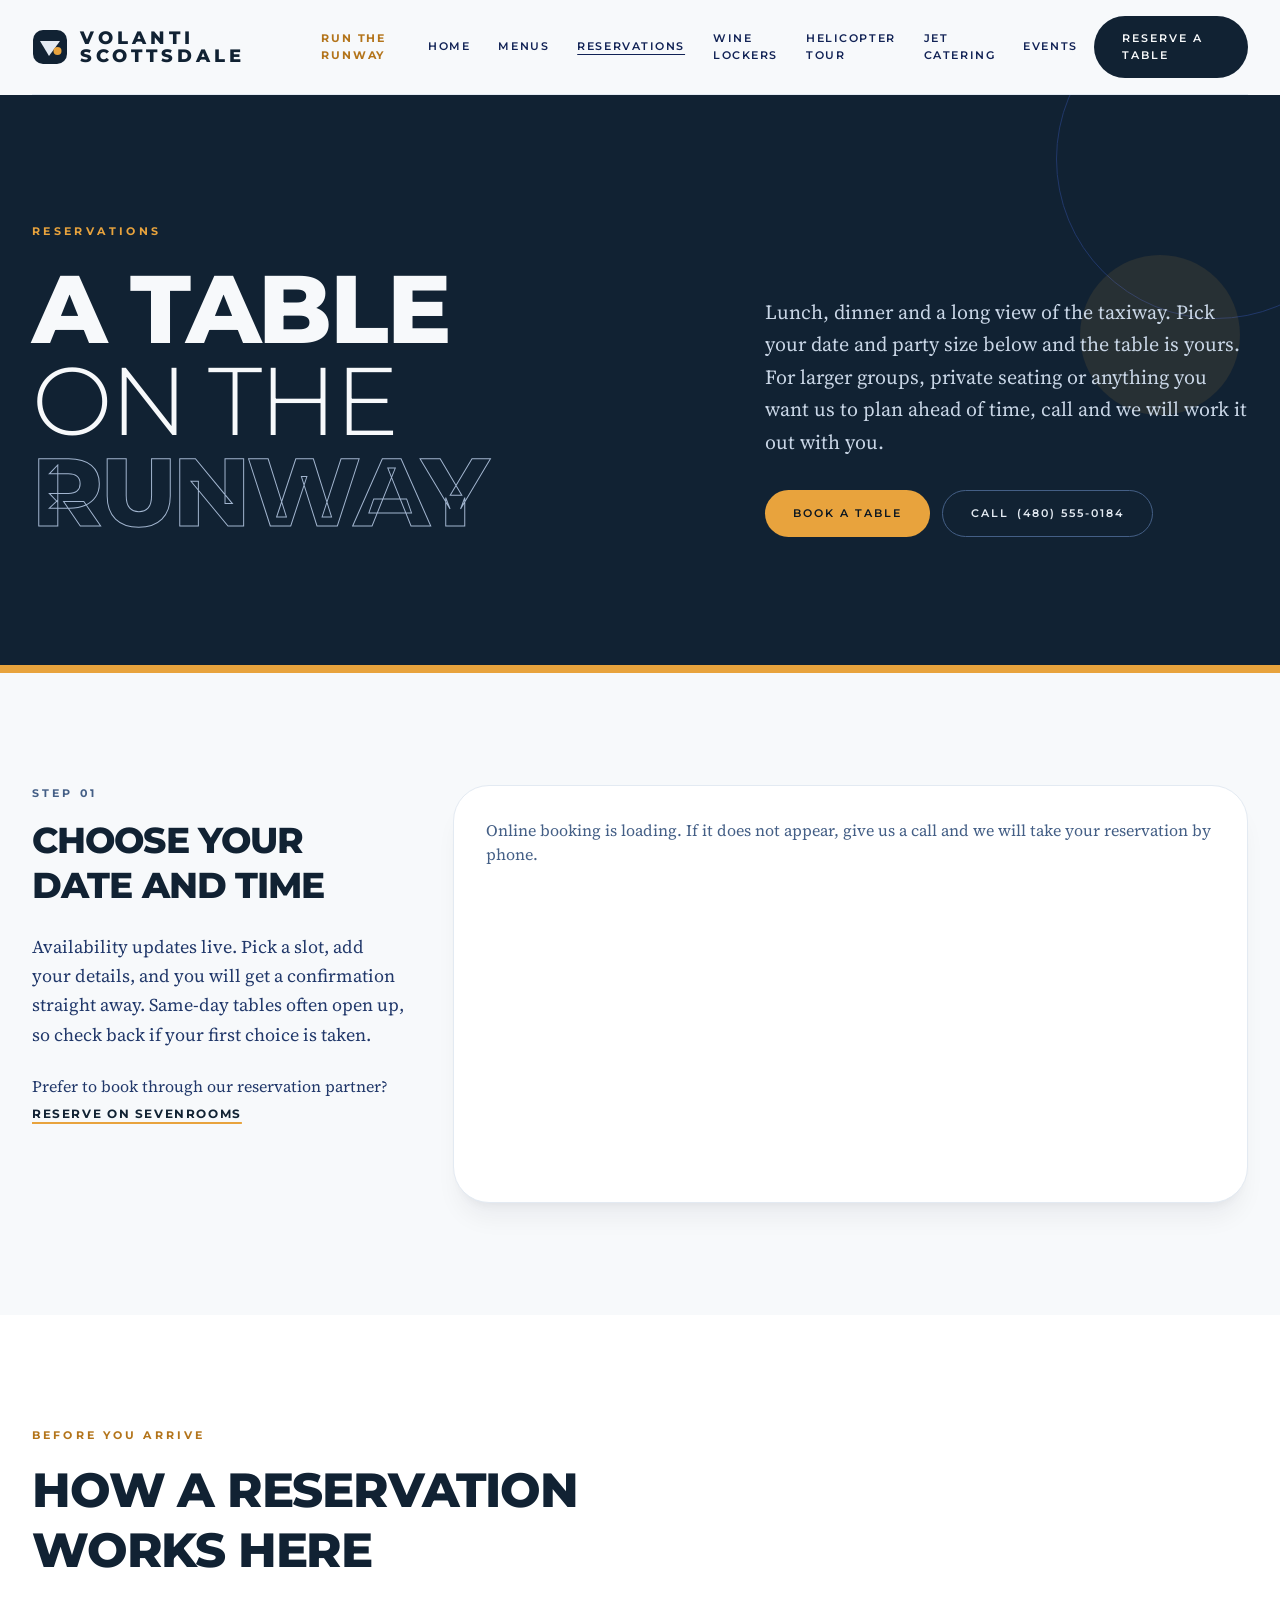
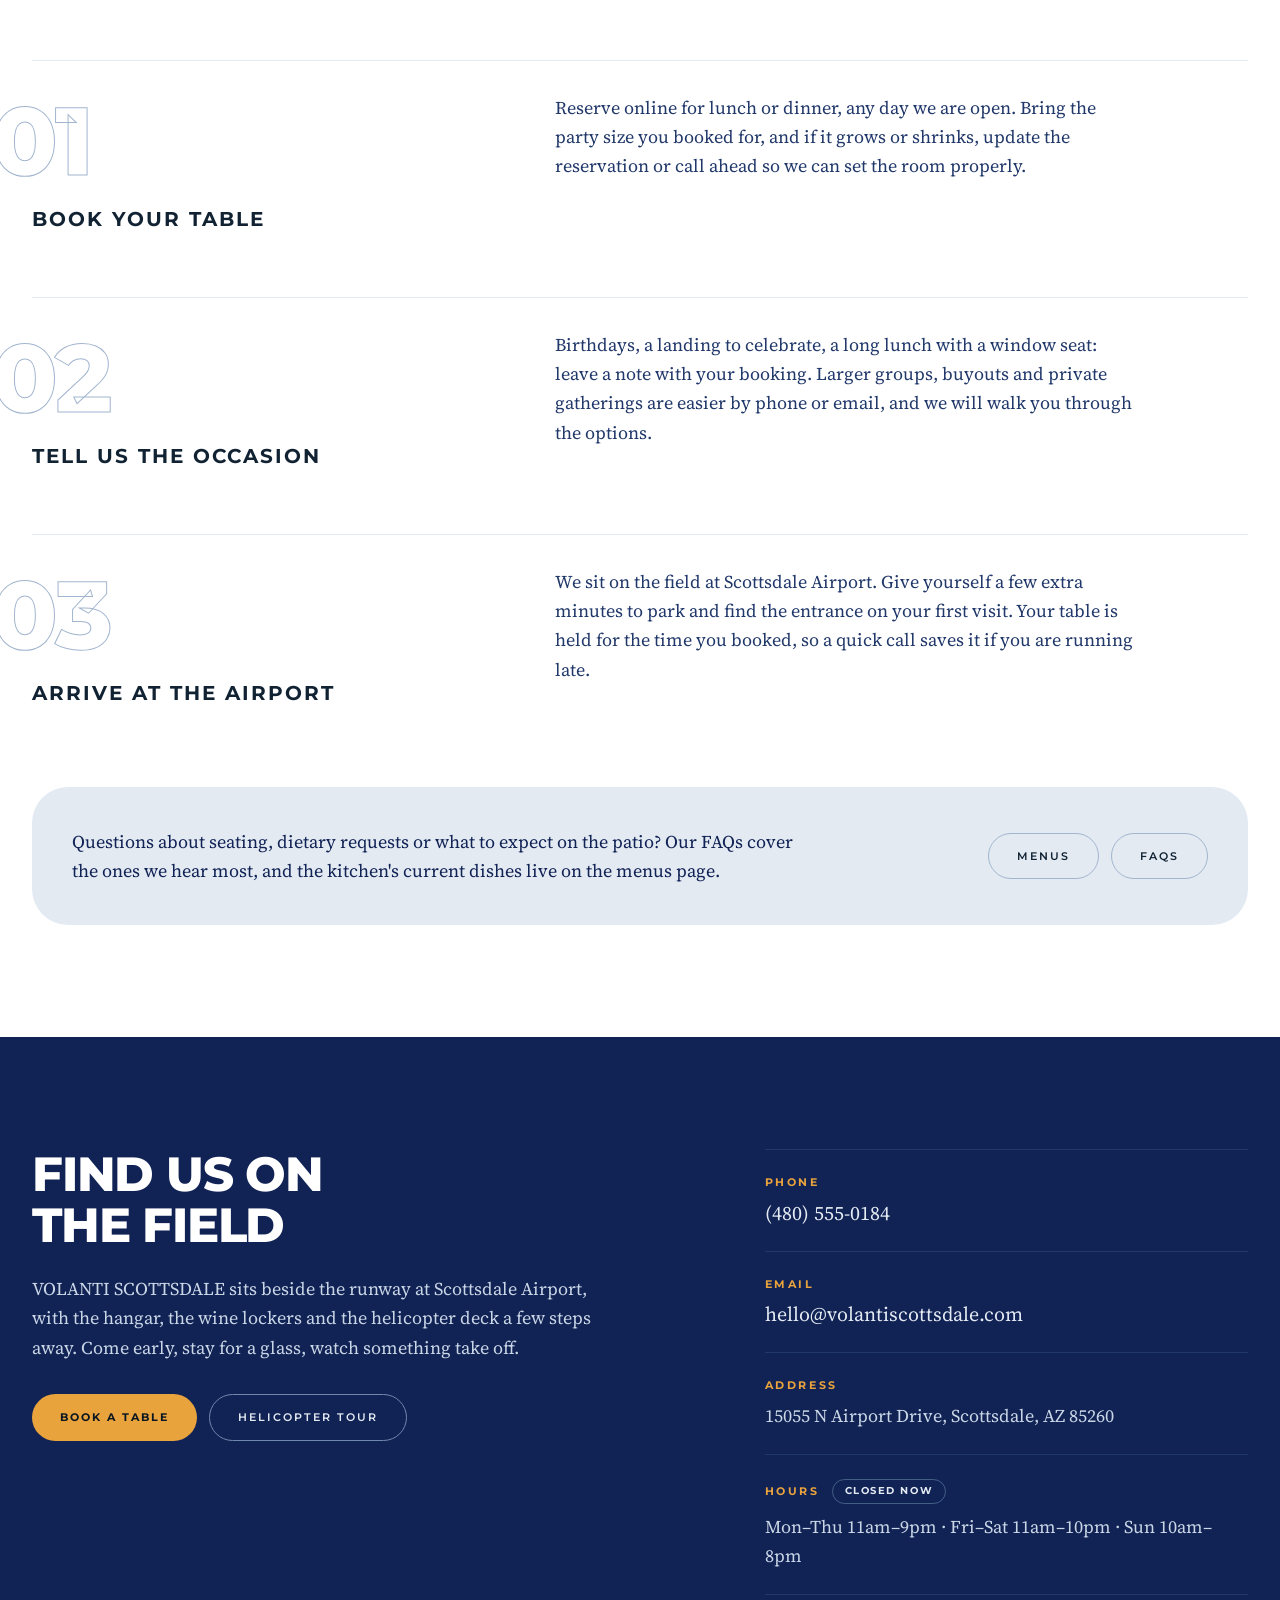
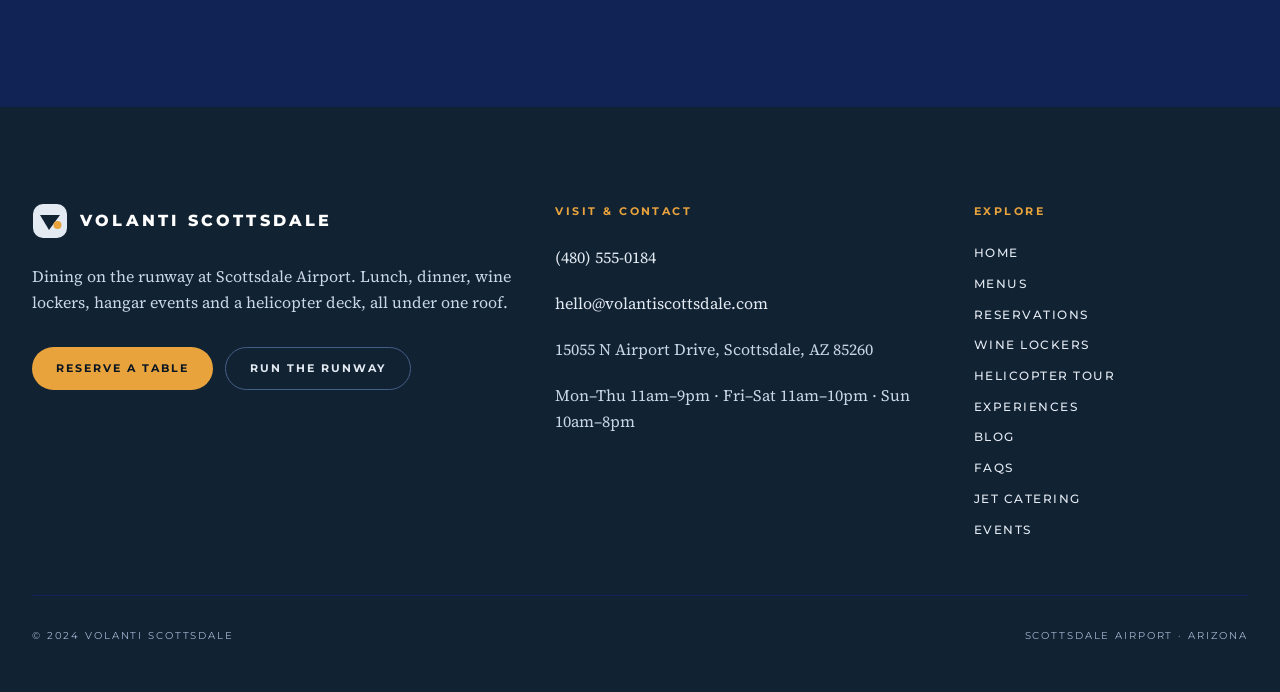
==== 9967610.html @ dc447f07 "Initial site generated by Tibly" ====
<!DOCTYPE html>
<html lang="en">
<head>
<meta charset="utf-8">
<meta name="viewport" content="width=device-width, initial-scale=1">
<title>Reservations | VOLANTI SCOTTSDALE</title>
<meta name="description" content="Book a table at VOLANTI SCOTTSDALE, the restaurant on the runway at Scottsdale Airport. Reserve online in a few taps, or call us for larger parties and special requests.">
<link rel="canonical" href="https://volanti-scottsdale-bf6c.sites.tibly.ai/9967610">
<meta property="og:type" content="website">
<meta property="og:url" content="https://volanti-scottsdale-bf6c.sites.tibly.ai/9967610">
<meta property="og:site_name" content="VOLANTI SCOTTSDALE">
<meta property="og:title" content="Reservations | VOLANTI SCOTTSDALE">
<meta property="og:description" content="Book a table at VOLANTI SCOTTSDALE, the restaurant on the runway at Scottsdale Airport. Reserve online in a few taps, or call us for larger parties and special requests.">
<meta name="twitter:card" content="summary_large_image">
<script type="application/ld+json" data-tibly-business>{"@context":"https://schema.org","@type":"FoodEstablishment","name":"VOLANTI SCOTTSDALE","url":"https://volanti-scottsdale-bf6c.sites.tibly.ai/"}</script>
<link rel="icon" href="/favicon.svg" type="image/svg+xml">
<link rel="preconnect" href="https://fonts.googleapis.com">
<link rel="preconnect" href="https://fonts.gstatic.com" crossorigin>
<link href="https://fonts.googleapis.com/css2?family=Montserrat:ital,wght@0,300;0,400;0,500;0,600;0,700;0,800;1,400&family=Source+Serif+4:ital,opsz,wght@0,8..60,300;0,8..60,400;0,8..60,600;1,8..60,400&display=swap" rel="stylesheet">
<style>details[open] > *:not(summary){animation:tibly-acc .35s ease}@keyframes tibly-acc{from{opacity:0;transform:translateY(-4px)}}</style>
<style>@media (prefers-reduced-motion:no-preference){.tibly-fx{opacity:0;transform:translateY(24px);transition:opacity .7s ease,transform .7s ease}.tibly-fx.tibly-fx-in{opacity:1;transform:none}}</style>
<script>addEventListener('DOMContentLoaded',function(){if(!('IntersectionObserver' in window))return;var io=new IntersectionObserver(function(es){es.forEach(function(en){if(en.isIntersecting){en.target.classList.add('tibly-fx-in');io.unobserve(en.target)}})},{rootMargin:'0px 0px -8% 0px'});document.querySelectorAll('section[data-block] > *').forEach(function(el){var p=getComputedStyle(el).position;if(p==='absolute'||p==='fixed')return;if(el.getBoundingClientRect().top>innerHeight){el.classList.add('tibly-fx');io.observe(el)}})});</script>
<style>.tibly-ba{position:relative;overflow:hidden;--ba:50%;cursor:ew-resize;touch-action:pan-y;user-select:none;-webkit-user-select:none}.tibly-ba>img{display:block;width:100%;height:100%;object-fit:cover}.tibly-ba .tibly-ba-before{position:absolute;inset:0;clip-path:inset(0 calc(100% - var(--ba)) 0 0)}.tibly-ba .tibly-ba-before img{display:block;width:100%;height:100%;object-fit:cover}.tibly-ba::after{content:'';position:absolute;top:0;bottom:0;left:var(--ba);width:2px;margin-left:-1px;background:#fff;box-shadow:0 0 6px rgba(0,0,0,.55);pointer-events:none;z-index:1}.tibly-ba::before{content:'';position:absolute;top:50%;left:var(--ba);width:44px;height:44px;transform:translate(-50%,-50%);border-radius:9999px;background:rgba(0,0,0,.75) url("data:image/svg+xml,%3Csvg%20xmlns='http://www.w3.org/2000/svg'%20viewBox='0%200%2024%2024'%20fill='%23fff'%3E%3Cpath%20d='M9%206l-6%206%206%206zM15%206l6%206-6%206z'/%3E%3C/svg%3E") center/22px 22px no-repeat;border:2px solid #fff;box-shadow:0 2px 8px rgba(0,0,0,.4);pointer-events:none;z-index:1}.tibly-ba input[type=range]{position:absolute;inset:0;width:100%;height:100%;margin:0;opacity:0;pointer-events:none;-webkit-appearance:none;appearance:none;z-index:2}.tibly-gallery-item{position:relative;overflow:hidden;margin:0;display:block;isolation:isolate}.tibly-gallery-item>img,.tibly-gallery-item>a>img{display:block;width:100%;height:100%;object-fit:cover;transition:transform 1.1s cubic-bezier(.2,.7,.2,1),filter .6s ease}.tibly-gallery-item:hover>img,.tibly-gallery-item:hover>a>img,.tibly-gallery-item:focus-within>img{transform:scale(1.06);filter:brightness(1.04)}.tibly-gallery-item>figcaption{position:absolute;left:0;right:0;bottom:0;padding:2.25rem 1rem .9rem;color:#fff;font-size:.875rem;line-height:1.35;background:linear-gradient(to top,rgba(0,0,0,.7),rgba(0,0,0,0));transform:translateY(100%);opacity:0;transition:transform .55s cubic-bezier(.2,.7,.2,1),opacity .45s ease;pointer-events:none}.tibly-gallery-item:hover>figcaption,.tibly-gallery-item:focus-within>figcaption{transform:none;opacity:1}@media (hover:none){.tibly-gallery-item>figcaption{transform:none;opacity:1}}.tibly-gallery[data-gallery-ready] .tibly-gallery-item{opacity:0;transform:translateY(28px) scale(.97);transition:opacity .7s ease,transform .9s cubic-bezier(.2,.7,.2,1);transition-delay:calc(var(--i,0)*70ms)}.tibly-gallery[data-gallery-ready] .tibly-gallery-item.is-in{opacity:1;transform:none}@media (prefers-reduced-motion:reduce){.tibly-gallery .tibly-gallery-item{opacity:1!important;transform:none!important;transition:none!important}.tibly-gallery-item>img{transition:none!important}}[data-lightbox]{cursor:zoom-in}.tibly-lb{position:fixed;inset:0;z-index:9999;background:rgba(8,8,10,.94);-webkit-backdrop-filter:blur(14px);backdrop-filter:blur(14px);display:flex;align-items:center;justify-content:center;cursor:zoom-out;padding:clamp(16px,4vw,48px);animation:tibly-lb-in .28s ease both;touch-action:pan-y}.tibly-lb.is-out{animation:tibly-lb-out .22s ease both}.tibly-lb figure{position:relative;margin:0;max-width:100%;max-height:100%;display:flex;flex-direction:column;align-items:center;cursor:default}.tibly-lb img{display:block;-webkit-user-drag:none;user-select:none;-webkit-user-select:none;max-width:100%;max-height:calc(100vh - clamp(32px,8vw,96px) - 3.5rem);object-fit:contain;border-radius:6px;box-shadow:0 30px 80px rgba(0,0,0,.6);animation:tibly-lb-img .4s cubic-bezier(.2,.7,.2,1) both}.tibly-lb figcaption{color:rgba(255,255,255,.85);font-size:.9rem;line-height:1.4;text-align:center;padding:.9rem 1rem 0;max-width:60ch;min-height:1.5rem}.tibly-lb figcaption:empty{display:none}.tibly-lb button{position:absolute;display:flex;align-items:center;justify-content:center;width:44px;height:44px;border:0;border-radius:9999px;background:rgba(255,255,255,.12);color:#fff;cursor:pointer;transition:background .2s,transform .2s;-webkit-tap-highlight-color:transparent}.tibly-lb button:hover{background:rgba(255,255,255,.24);transform:scale(1.06)}.tibly-lb button:focus-visible{outline:2px solid #fff;outline-offset:2px}.tibly-lb button svg{width:22px;height:22px;fill:none;stroke:currentColor;stroke-width:2;stroke-linecap:round;stroke-linejoin:round}.tibly-lb .tibly-lb-x{top:16px;right:16px}.tibly-lb .tibly-lb-prev,.tibly-lb .tibly-lb-next{top:50%;transform:translateY(-50%)}.tibly-lb .tibly-lb-prev:hover,.tibly-lb .tibly-lb-next:hover{transform:translateY(-50%) scale(1.06)}.tibly-lb .tibly-lb-prev{left:12px}.tibly-lb .tibly-lb-next{right:12px}.tibly-lb .tibly-lb-n{position:absolute;top:24px;left:50%;transform:translateX(-50%);color:rgba(255,255,255,.7);font-size:.8rem;letter-spacing:.08em;font-variant-numeric:tabular-nums}.tibly-lb[data-single] .tibly-lb-prev,.tibly-lb[data-single] .tibly-lb-next,.tibly-lb[data-single] .tibly-lb-n{display:none}@keyframes tibly-lb-in{from{opacity:0}to{opacity:1}}@keyframes tibly-lb-out{from{opacity:1}to{opacity:0}}@keyframes tibly-lb-img{from{opacity:0;transform:scale(.92) translateY(12px)}to{opacity:1;transform:none}}@media (prefers-reduced-motion:reduce){.tibly-lb,.tibly-lb img,.tibly-lb.is-out{animation:none!important}}</style>
<script>document.addEventListener('input',function(e){var t=e.target;if(!t||t.type!=='range')return;var c=t.closest&&t.closest('.tibly-ba');if(c)c.style.setProperty('--ba',t.value+'%')});document.addEventListener('pointerdown',function(e){var c=e.target.closest&&e.target.closest('.tibly-ba');if(!c||e.button>0)return;e.preventDefault();var inp=c.querySelector('input[type=range]');var set=function(x){var r=c.getBoundingClientRect();if(!r.width)return;var p=Math.max(0,Math.min(100,(x-r.left)*100/r.width));c.style.setProperty('--ba',p+'%');if(inp)inp.value=Math.round(p)};set(e.clientX);var mv=function(ev){set(ev.clientX)};var up=function(){document.removeEventListener('pointermove',mv);document.removeEventListener('pointerup',up);document.removeEventListener('pointercancel',up)};document.addEventListener('pointermove',mv);document.addEventListener('pointerup',up);document.addEventListener('pointercancel',up)});document.addEventListener('click',function(e){var im=e.target.closest&&e.target.closest('[data-lightbox]');if(!im||!(im.currentSrc||im.src)||e.target.closest('.tibly-lb'))return;e.preventDefault();var scope=im.closest('.tibly-gallery')||im.closest('section')||im.parentNode;var set=Array.prototype.filter.call(scope.querySelectorAll('[data-lightbox]'),function(x){return x.currentSrc||x.src});var i=Math.max(0,set.indexOf(im));var o=document.createElement('div');o.className='tibly-lb';o.setAttribute('role','dialog');o.setAttribute('aria-modal','true');o.setAttribute('aria-label','Photo viewer');if(set.length<2)o.setAttribute('data-single','');var svgL='<svg viewBox="0 0 24 24"><path d="M15 6l-6 6 6 6"/></svg>',svgR='<svg viewBox="0 0 24 24"><path d="M9 6l6 6-6 6"/></svg>',svgX='<svg viewBox="0 0 24 24"><path d="M6 6l12 12M18 6L6 18"/></svg>';o.innerHTML='<span class="tibly-lb-n"></span><figure><img alt="" draggable="false"><figcaption></figcaption></figure><button type="button" class="tibly-lb-prev" aria-label="Previous photo">'+svgL+'</button><button type="button" class="tibly-lb-next" aria-label="Next photo">'+svgR+'</button><button type="button" class="tibly-lb-x" aria-label="Close">'+svgX+'</button>';var big=o.querySelector('img'),cap=o.querySelector('figcaption'),n=o.querySelector('.tibly-lb-n');var capOf=function(x){var f=x.closest('figure'),c=f&&f.querySelector('figcaption');return (c&&c.textContent.trim())||x.alt||''};var show=function(k){i=(k+set.length)%set.length;var x=set[i];big.style.animation='none';void big.offsetWidth;big.style.animation='';big.src=x.currentSrc||x.src;big.alt=x.alt||'';cap.textContent=capOf(x);n.textContent=(i+1)+' / '+set.length;[set[(i+1)%set.length],set[(i-1+set.length)%set.length]].forEach(function(p){if(p&&p!==x){var pre=new Image();pre.src=p.currentSrc||p.src}})};var prevOverflow=document.documentElement.style.overflow;document.documentElement.style.overflow='hidden';var close=function(){document.removeEventListener('keydown',key);o.classList.add('is-out');var done=function(){o.remove();document.documentElement.style.overflow=prevOverflow;try{im.focus({preventScroll:true})}catch(_){}};if(matchMedia('(prefers-reduced-motion:reduce)').matches)done();else setTimeout(done,220)};var key=function(ev){if(ev.key==='Escape')close();else if(ev.key==='ArrowRight')show(i+1);else if(ev.key==='ArrowLeft')show(i-1)};document.addEventListener('keydown',key);var swiped=false;o.addEventListener('click',function(ev){if(swiped){swiped=false;return}var b=ev.target.closest('button');if(b){ev.stopPropagation();if(b.classList.contains('tibly-lb-prev'))show(i-1);else if(b.classList.contains('tibly-lb-next'))show(i+1);else close();return}if(!ev.target.closest('figure'))close()});var x0=null;o.addEventListener('pointerdown',function(ev){x0=ev.clientX});o.addEventListener('pointerup',function(ev){if(x0===null)return;var dx=ev.clientX-x0;x0=null;if(Math.abs(dx)>40&&set.length>1){swiped=true;show(dx<0?i+1:i-1)}});show(i);document.body.appendChild(o);var xb=o.querySelector('.tibly-lb-x');if(xb)xb.focus({preventScroll:true})});document.addEventListener('click',function(e){var x=e.target.closest&&e.target.closest('[data-announce-close]');if(!x)return;var b=x.closest('[data-announce]');if(b){b.style.display='none';try{sessionStorage.setItem('tibly-announce','1')}catch(_){}}});addEventListener('DOMContentLoaded',function(){try{if(sessionStorage.getItem('tibly-announce')==='1'){var b=document.querySelector('[data-announce]');if(b)b.style.display='none'}}catch(_){}if('IntersectionObserver' in window&&!matchMedia('(prefers-reduced-motion:reduce)').matches){var els=document.querySelectorAll('[data-count]');if(els.length){var io=new IntersectionObserver(function(es){es.forEach(function(en){if(!en.isIntersecting)return;io.unobserve(en.target);var el=en.target,s=el.textContent||'',m=s.match(/[\d,]*\d(?:\.\d+)?/);if(!m)return;var raw=m[0],num=parseFloat(raw.replace(/,/g,''));if(!isFinite(num))return;if(!el.getAttribute('data-count'))el.setAttribute('data-count',s);var pre=s.slice(0,m.index),post=s.slice(m.index+raw.length),grp=raw.indexOf(',')>=0,dec=(raw.split('.')[1]||'').length,t0=performance.now();requestAnimationFrame(function tick(now){var p=Math.min((now-t0)/1400,1);p=1-Math.pow(1-p,3);var v=(num*p).toFixed(dec);if(grp)v=Number(v).toLocaleString('en-US',{minimumFractionDigits:dec});el.textContent=pre+v+post;if(p<1)requestAnimationFrame(tick)})})},{rootMargin:'0px 0px -10% 0px'});els.forEach(function(el){io.observe(el)})}}if('IntersectionObserver' in window&&!matchMedia('(prefers-reduced-motion:reduce)').matches){document.querySelectorAll('.tibly-gallery').forEach(function(g){var items=g.querySelectorAll('.tibly-gallery-item');if(!items.length)return;var gio=new IntersectionObserver(function(es){es.forEach(function(en){if(!en.isIntersecting)return;gio.unobserve(en.target);en.target.classList.add('is-in')})},{rootMargin:'0px 0px -8% 0px',threshold:.1});var watch=function(el,k){el.style.setProperty('--i',k%12);gio.observe(el)};items.forEach(watch);g.setAttribute('data-gallery-ready','');if('MutationObserver' in window)new MutationObserver(function(ms){ms.forEach(function(m){m.addedNodes.forEach(function(nd){if(nd.nodeType===1&&nd.classList&&nd.classList.contains('tibly-gallery-item'))watch(nd,0)})})}).observe(g,{childList:true})})}var badge=document.querySelector('[data-tibly-open]');if(badge){var src=document.querySelector('[data-tibly-field="hours"]');var txt=(src&&src.textContent||'').toLowerCase();var days=['sun','mon','tue','wed','thu','fri','sat'];var toMin=function(h,mm,ap){h=+h;mm=+(mm||0);if(ap==='pm'&&h!==12)h+=12;if(ap==='am'&&h===12)h=0;return h*60+mm};var spans=[];var re=/(sun|mon|tue|wed|thu|fri|sat|daily|every ?day)[a-z]*\s*(?:[-\u2013\u2014]\s*(sun|mon|tue|wed|thu|fri|sat)[a-z]*)?\s*:?\s*(\d{1,2})(?::(\d{2}))?\s*(am|pm)?\s*[-\u2013\u2014]\s*(\d{1,2})(?::(\d{2}))?\s*(am|pm)?/g,mm;while((mm=re.exec(txt))){var d1=mm[1].slice(0,3),d2=mm[2],ap1=mm[5]||(mm[8]==='pm'&&+mm[3]<=+mm[6]?'am':mm[8]),o=toMin(mm[3],mm[4],ap1),c=toMin(mm[6],mm[7],mm[8]);var from=d1==='dai'||d1==='eve'?0:days.indexOf(d1),to=d2?days.indexOf(d2.slice(0,3)):(d1==='dai'||d1==='eve'?6:from);if(from<0)continue;for(var d=from;;d=(d+1)%7){spans.push([d,o,c]);if(d===to)break}}if(spans.length){var now=new Date(),cur=now.getDay(),min=now.getHours()*60+now.getMinutes();var open=spans.some(function(s){return s[0]===cur&&min>=s[1]&&min<s[2]});badge.textContent=open?(badge.getAttribute('data-open-text')||'Open now'):(badge.getAttribute('data-closed-text')||'Closed now');badge.setAttribute('data-state',open?'open':'closed');badge.hidden=false}}});</script>
<style>header a[aria-current="page"]:not(:has(img,svg)){text-decoration:underline;text-underline-offset:4px;text-decoration-thickness:1px}</style>
<style>#nav-open~[class*="peer-checked:"][class*="fixed"]{min-height:100vh;min-height:100dvh}@media (prefers-reduced-motion:no-preference){label[for="nav-open"] span{transition:transform .3s ease,opacity .2s ease}header:has(#nav-open:checked) label[for="nav-open"]:not([aria-label="Close" i]) span:not(:has(span)):nth-of-type(1){transform:translateY(8px) rotate(45deg)}header:has(#nav-open:checked) label[for="nav-open"]:not([aria-label="Close" i]) span:not(:has(span)):nth-of-type(2){opacity:0}header:has(#nav-open:checked) label[for="nav-open"]:not([aria-label="Close" i]) span:not(:has(span)):nth-of-type(3){transform:translateY(-8px) rotate(-45deg)}#nav-open:checked~[class*="peer-checked:"]{animation:tibly-nav-in .25s ease}#nav-open:checked~[class*="peer-checked:"] label[for="nav-open"]{display:inline-block;animation:tibly-x-in .35s ease}@keyframes tibly-nav-in{from{opacity:0;transform:translateY(10px)}}@keyframes tibly-x-in{from{opacity:0;transform:rotate(-90deg) scale(.6)}}}</style>
<link rel="stylesheet" href="/styles.css?v=20c56b38">
</head>
<body>
<!-- block:header -->
<header class="sticky top-0 z-40 w-full bg-surface">
  <div class="mx-auto w-full max-w-7xl px-5 sm:px-8">
    <input type="checkbox" id="nav-open" class="peer sr-only">

    <div class="flex items-center justify-between gap-4 border-b border-brand-100 py-4">
      <a href="/" class="group flex items-center gap-3">
        <svg width="36" height="36" viewBox="0 0 36 36" fill="none" aria-hidden="true" class="shrink-0">
          <rect x="1" y="1" width="34" height="34" rx="10" fill="#112233"/>
          <path d="M8 12h20L17 27z" fill="#E3EAF2"/>
          <circle cx="25.5" cy="22" r="4" fill="#E8A33D"/>
        </svg>
        <span class="font-display text-base font-extrabold uppercase leading-none tracking-[0.22em] text-ink sm:text-lg" data-tibly-field="business-name">VOLANTI SCOTTSDALE</span>
      </a>

      <nav class="hidden items-center gap-4 md:flex lg:gap-7" aria-label="Primary">
        <a href="https://runtherunwayaz.org" class="font-display text-[0.65rem] font-bold uppercase tracking-[0.16em] text-accent-600 transition hover:text-accent-500 lg:text-[0.7rem]">Run the Runway</a>
        <a href="/" class="font-display text-[0.65rem] font-semibold uppercase tracking-[0.14em] text-brand-700 transition hover:text-ink lg:text-[0.7rem]">Home</a>
        <a href="/menus" class="font-display text-[0.65rem] font-semibold uppercase tracking-[0.14em] text-brand-700 transition hover:text-ink lg:text-[0.7rem]">Menus</a>
        <a href="/9967610" class="font-display text-[0.65rem] font-semibold uppercase tracking-[0.14em] text-brand-700 transition hover:text-ink lg:text-[0.7rem]" aria-current="page">Reservations</a>
        <a href="/wine-lockers" class="font-display text-[0.65rem] font-semibold uppercase tracking-[0.14em] text-brand-700 transition hover:text-ink lg:text-[0.7rem]">Wine Lockers</a>
        <a href="/helicopter" class="font-display text-[0.65rem] font-semibold uppercase tracking-[0.14em] text-brand-700 transition hover:text-ink lg:text-[0.7rem]">Helicopter Tour</a>
        <a href="https://www.volantijetcatering.com" class="font-display text-[0.65rem] font-semibold uppercase tracking-[0.14em] text-brand-700 transition hover:text-ink lg:text-[0.7rem]">Jet Catering</a>
        <a href="https://volantihangarevents.com" class="font-display text-[0.65rem] font-semibold uppercase tracking-[0.14em] text-brand-700 transition hover:text-ink lg:text-[0.7rem]">Events</a>
      </nav>

      <div class="flex items-center gap-3">
        <a href="https://www.sevenrooms.com/explore/volanti/reservations/create/search/" class="btn hidden sm:inline-flex">Reserve a Table</a>
        <label for="nav-open" class="md:hidden cursor-pointer p-2 text-ink" aria-label="Menu">
          <span class="block h-0.5 w-7 bg-current"></span>
          <span class="mt-1.5 block h-0.5 w-7 bg-current"></span>
          <span class="mt-1.5 block h-0.5 w-7 bg-current"></span>
        </label>
      </div>
    </div>

    <div class="hidden peer-checked:flex md:hidden fixed inset-0 z-50 flex-col bg-brand-800 px-5 py-4 text-brand-50 overflow-y-auto">
      <div class="flex items-center justify-between">
        <span class="flex items-center gap-3">
          <svg width="36" height="36" viewBox="0 0 36 36" fill="none" aria-hidden="true" class="shrink-0">
            <rect x="1" y="1" width="34" height="34" rx="10" fill="#E3EAF2"/>
            <path d="M8 12h20L17 27z" fill="#112233"/>
            <circle cx="25.5" cy="22" r="4" fill="#E8A33D"/>
          </svg>
          <span class="font-display text-sm font-extrabold uppercase tracking-[0.2em]">VOLANTI SCOTTSDALE</span>
        </span>
        <label for="nav-open" aria-label="Close" class="cursor-pointer p-2">
          <svg width="26" height="26" viewBox="0 0 24 24" fill="none" stroke="currentColor" stroke-width="1.8" aria-hidden="true"><path d="M5 5l14 14M19 5L5 19"/></svg>
        </label>
      </div>

      <nav class="mt-10 flex flex-col gap-5" aria-label="Mobile">
        <a href="https://runtherunwayaz.org" class="font-display text-3xl font-bold uppercase tracking-tight text-accent-400">Run the Runway</a>
        <a href="/" class="font-display text-3xl font-light tracking-tight transition hover:text-accent-300">Home</a>
        <a href="/menus" class="font-display text-3xl font-light tracking-tight transition hover:text-accent-300">Menus</a>
        <a href="/9967610" class="font-display text-3xl font-light tracking-tight transition hover:text-accent-300" aria-current="page">Reservations</a>
        <a href="/wine-lockers" class="font-display text-3xl font-light tracking-tight transition hover:text-accent-300">Wine Lockers</a>
        <a href="/helicopter" class="font-display text-3xl font-light tracking-tight transition hover:text-accent-300">Helicopter Tour</a>
        <a href="https://www.volantijetcatering.com" class="font-display text-3xl font-light tracking-tight transition hover:text-accent-300">Jet Catering</a>
        <a href="https://volantihangarevents.com" class="font-display text-3xl font-light tracking-tight transition hover:text-accent-300">Events</a>
      </nav>

      <div class="mt-auto pt-10">
        <a href="https://www.sevenrooms.com/explore/volanti/reservations/create/search/" class="flex w-full items-center justify-center rounded-full bg-accent-400 px-7 py-4 font-display text-xs font-bold uppercase tracking-[0.18em] text-brand-900 transition hover:bg-accent-300">Reserve a Table</a>
      </div>
    </div>
  </div>
</header>
<!-- /block:header -->
<!-- block:image-hero -->
<section class="relative overflow-hidden bg-brand-800 text-brand-50" data-block="image-hero">
  <div class="pointer-events-none absolute -right-24 -top-24 hidden h-80 w-80 rounded-full border border-brand-600 md:block"></div>
  <div class="pointer-events-none absolute right-10 top-40 hidden h-40 w-40 rounded-full bg-accent-400/10 animate-pulse-soft lg:block"></div>

  <div class="relative mx-auto w-full max-w-7xl px-5 py-20 sm:px-8 md:py-32">
    <div class="grid grid-cols-1 gap-12 md:grid-cols-12 md:gap-10">
      <div class="md:col-span-7">
        <p class="font-display text-[0.7rem] font-bold uppercase tracking-[0.3em] text-accent-400">Reservations</p>
        <h1 class="mt-6 font-display text-4xl font-extrabold uppercase leading-[0.95] tracking-tight sm:text-6xl md:text-7xl lg:text-8xl">
          A table<br>
          <span class="font-light">on the</span><br>
          <span class="text-transparent [-webkit-text-stroke:1px_var(--color-brand-300)]">runway</span>
        </h1>
      </div>

      <div class="flex flex-col justify-end md:col-span-5">
        <p class="max-w-prose font-body text-lg leading-relaxed text-brand-200 md:text-xl">
          Lunch, dinner and a long view of the taxiway. Pick your date and party size below and the table is yours. For larger groups, private seating or anything you want us to plan ahead of time, call and we will work it out with you.
        </p>
        <div class="mt-8 flex flex-wrap gap-3">
          <a href="#book" class="btn bg-accent-400 text-brand-900 hover:bg-accent-300">Book a table</a>
          <a href="tel:+14805550184" class="btn-secondary border-brand-500 text-brand-100 hover:border-accent-400 hover:bg-accent-400 hover:text-brand-900">Call <span data-tibly-field="phone">(480) 555-0184</span></a>
        </div>
      </div>
    </div>
  </div>
  <div class="h-2 w-full bg-accent-400"></div>
</section>
<!-- /block:image-hero -->
<!-- block:booking -->
<section id="book" class="bg-surface py-16 md:py-28" data-block="booking">
  <div class="mx-auto w-full max-w-7xl px-5 sm:px-8">
    <div class="grid grid-cols-1 gap-10 md:grid-cols-12 md:gap-12">
      <div class="md:col-span-4">
        <p class="font-display text-[0.7rem] font-bold uppercase tracking-[0.28em] text-brand-500">Step 01</p>
        <h2 class="mt-4 font-display text-3xl font-extrabold uppercase leading-tight tracking-tight text-ink sm:text-4xl">
          Choose your<br>date and time
        </h2>
        <p class="mt-6 max-w-prose font-body text-lg leading-relaxed text-brand-600">
          Availability updates live. Pick a slot, add your details, and you will get a confirmation straight away. Same-day tables often open up, so check back if your first choice is taken.
        </p>
        <p class="mt-6 font-body text-base leading-relaxed text-brand-600">
          Prefer to book through our reservation partner?
          <a href="https://www.sevenrooms.com/explore/volanti/reservations/create/search/" class="font-display text-[0.72rem] font-bold uppercase tracking-[0.14em] text-brand-800 underline decoration-accent-400 decoration-2 underline-offset-4 transition hover:text-accent-600">Reserve on SevenRooms</a>
        </p>
      </div>

      <div class="md:col-span-8">
        <div class="rounded-2xl border border-brand-100 bg-white p-4 shadow-xl shadow-brand-900/5 sm:p-6 md:p-8">
          <div data-tibly-booking class="min-h-[22rem] font-body text-base text-brand-500">
            Online booking is loading. If it does not appear, give us a call and we will take your reservation by phone.
          </div>
        </div>
      </div>
    </div>
  </div>
</section>
<!-- /block:booking -->
<!-- block:warm-intro -->
<section class="overflow-hidden bg-white py-16 md:py-28" data-block="warm-intro">
  <div class="mx-auto w-full max-w-7xl px-5 sm:px-8">
    <div class="max-w-2xl">
      <p class="font-display text-[0.7rem] font-bold uppercase tracking-[0.28em] text-accent-600">Before you arrive</p>
      <h2 class="mt-4 font-display text-3xl font-extrabold uppercase leading-tight tracking-tight text-ink sm:text-5xl">
        How a reservation<br class="hidden sm:block"> works here
      </h2>
    </div>

    <div class="mt-12 space-y-12 md:mt-20 md:space-y-16">

      <article class="grid grid-cols-1 gap-4 border-t border-brand-100 pt-8 md:grid-cols-12 md:gap-10">
        <div class="md:col-span-4">
          <span class="block font-display text-6xl font-extrabold leading-none tracking-tight text-transparent [-webkit-text-stroke:1px_var(--color-brand-300)] md:-ml-4 md:text-8xl lg:-ml-10">01</span>
          <h3 class="mt-4 font-display text-xl font-bold uppercase tracking-[0.1em] text-ink">Book your table</h3>
        </div>
        <div class="md:col-span-7 md:col-start-6">
          <p class="max-w-prose font-body text-lg leading-relaxed text-brand-600">
            Reserve online for lunch or dinner, any day we are open. Bring the party size you booked for, and if it grows or shrinks, update the reservation or call ahead so we can set the room properly.
          </p>
        </div>
      </article>

      <article class="grid grid-cols-1 gap-4 border-t border-brand-100 pt-8 md:grid-cols-12 md:gap-10">
        <div class="md:col-span-4">
          <span class="block font-display text-6xl font-extrabold leading-none tracking-tight text-transparent [-webkit-text-stroke:1px_var(--color-brand-300)] md:-ml-4 md:text-8xl lg:-ml-10">02</span>
          <h3 class="mt-4 font-display text-xl font-bold uppercase tracking-[0.1em] text-ink">Tell us the occasion</h3>
        </div>
        <div class="md:col-span-7 md:col-start-6">
          <p class="max-w-prose font-body text-lg leading-relaxed text-brand-600">
            Birthdays, a landing to celebrate, a long lunch with a window seat: leave a note with your booking. Larger groups, buyouts and private gatherings are easier by phone or email, and we will walk you through the options.
          </p>
        </div>
      </article>

      <article class="grid grid-cols-1 gap-4 border-t border-brand-100 pt-8 md:grid-cols-12 md:gap-10">
        <div class="md:col-span-4">
          <span class="block font-display text-6xl font-extrabold leading-none tracking-tight text-transparent [-webkit-text-stroke:1px_var(--color-brand-300)] md:-ml-4 md:text-8xl lg:-ml-10">03</span>
          <h3 class="mt-4 font-display text-xl font-bold uppercase tracking-[0.1em] text-ink">Arrive at the airport</h3>
        </div>
        <div class="md:col-span-7 md:col-start-6">
          <p class="max-w-prose font-body text-lg leading-relaxed text-brand-600">
            We sit on the field at Scottsdale Airport. Give yourself a few extra minutes to park and find the entrance on your first visit. Your table is held for the time you booked, so a quick call saves it if you are running late.
          </p>
        </div>
      </article>

    </div>

    <div class="mt-14 rounded-2xl bg-brand-100 p-6 md:mt-20 md:p-10">
      <div class="grid grid-cols-1 gap-6 md:grid-cols-12 md:items-center">
        <p class="font-body text-lg leading-relaxed text-brand-700 md:col-span-8">
          Questions about seating, dietary requests or what to expect on the patio? Our FAQs cover the ones we hear most, and the kitchen's current dishes live on the menus page.
        </p>
        <div class="flex flex-wrap gap-3 md:col-span-4 md:justify-end">
          <a href="/menus" class="btn-secondary">Menus</a>
          <a href="/faqs" class="btn-secondary">FAQs</a>
        </div>
      </div>
    </div>
  </div>
</section>
<!-- /block:warm-intro -->
<!-- block:visit-cta -->
<section class="bg-brand-700 py-16 text-brand-100 md:py-28" data-block="visit-cta">
  <div class="mx-auto w-full max-w-7xl px-5 sm:px-8">
    <div class="grid grid-cols-1 gap-12 md:grid-cols-12 md:gap-10">

      <div class="md:col-span-6">
        <h2 class="font-display text-3xl font-extrabold uppercase leading-[1.05] tracking-tight text-white sm:text-5xl">
          Find us on<br>the field
        </h2>
        <p class="mt-6 max-w-prose font-body text-lg leading-relaxed text-brand-200">
          <span data-tibly-field="business-name">VOLANTI SCOTTSDALE</span> sits beside the runway at Scottsdale Airport, with the hangar, the wine lockers and the helicopter deck a few steps away. Come early, stay for a glass, watch something take off.
        </p>
        <div class="mt-8 flex flex-wrap gap-3">
          <a href="#book" class="inline-flex items-center justify-center rounded-full bg-accent-400 px-7 py-3.5 font-display text-[0.7rem] font-bold uppercase tracking-[0.18em] text-brand-900 transition duration-300 hover:-translate-y-0.5 hover:bg-accent-300">Book a table</a>
          <a href="/helicopter" class="btn-secondary border-brand-400 text-brand-100 hover:border-brand-100 hover:bg-brand-100 hover:text-brand-800">Helicopter Tour</a>
        </div>
      </div>

      <div class="md:col-span-5 md:col-start-8">
        <dl class="divide-y divide-brand-600 border-y border-brand-600">
          <div class="py-6">
            <dt class="font-display text-[0.68rem] font-bold uppercase tracking-[0.24em] text-accent-400">Phone</dt>
            <dd class="mt-2 font-body text-xl">
              <a href="tel:+14805550184" class="transition hover:text-accent-300"><span data-tibly-field="phone">(480) 555-0184</span></a>
            </dd>
          </div>
          <div class="py-6">
            <dt class="font-display text-[0.68rem] font-bold uppercase tracking-[0.24em] text-accent-400">Email</dt>
            <dd class="mt-2 font-body text-xl">
              <a href="mailto:hello@volantiscottsdale.com" class="break-words transition hover:text-accent-300"><span data-tibly-field="email">hello@volantiscottsdale.com</span></a>
            </dd>
          </div>
          <div class="py-6">
            <dt class="font-display text-[0.68rem] font-bold uppercase tracking-[0.24em] text-accent-400">Address</dt>
            <dd class="mt-2 font-body text-lg leading-relaxed text-brand-200">
              <span data-tibly-field="address">15055 N Airport Drive, Scottsdale, AZ 85260</span>
            </dd>
          </div>
          <div class="py-6">
            <dt class="flex flex-wrap items-center gap-3 font-display text-[0.68rem] font-bold uppercase tracking-[0.24em] text-accent-400">
              Hours
              <span data-tibly-open hidden class="rounded-full border border-brand-500 px-3 py-1 font-display text-[0.6rem] font-bold uppercase tracking-[0.16em] text-brand-100 data-[state=open]:border-accent-400 data-[state=open]:text-accent-300"></span>
            </dt>
            <dd class="mt-2 font-body text-lg leading-relaxed text-brand-200">
              <span data-tibly-field="hours">Mon&ndash;Thu 11am&ndash;9pm &middot; Fri&ndash;Sat 11am&ndash;10pm &middot; Sun 10am&ndash;8pm</span>
            </dd>
          </div>
        </dl>
      </div>

    </div>
  </div>
</section>
<!-- /block:visit-cta -->
<!-- block:footer -->
<footer class="bg-brand-800 pb-24 pt-16 text-brand-100 md:pb-12 md:pt-24">
  <div class="mx-auto w-full max-w-7xl px-5 sm:px-8">
    <div class="grid grid-cols-1 gap-12 md:grid-cols-12 md:gap-10">

      <div class="md:col-span-5">
        <div class="flex items-center gap-3">
          <svg width="36" height="36" viewBox="0 0 36 36" fill="none" aria-hidden="true" class="shrink-0">
            <rect x="1" y="1" width="34" height="34" rx="10" fill="#E3EAF2"/>
            <path d="M8 12h20L17 27z" fill="#112233"/>
            <circle cx="25.5" cy="22" r="4" fill="#E8A33D"/>
          </svg>
          <span class="font-display text-base font-extrabold uppercase leading-none tracking-[0.2em] text-white" data-tibly-field="business-name">VOLANTI SCOTTSDALE</span>
        </div>
        <p class="mt-6 max-w-prose font-body text-base leading-relaxed text-brand-200">
          Dining on the runway at Scottsdale Airport. Lunch, dinner, wine lockers, hangar events and a helicopter deck, all under one roof.
        </p>
        <div class="mt-8 flex flex-wrap gap-3" data-tibly-field="links">
          <a href="https://www.sevenrooms.com/explore/volanti/reservations/create/search/" class="inline-flex items-center rounded-full bg-accent-400 px-6 py-3 font-display text-[0.7rem] font-bold uppercase tracking-[0.18em] text-brand-900 transition hover:bg-accent-300">Reserve a Table</a>
          <a href="https://runtherunwayaz.org" class="inline-flex items-center rounded-full border border-brand-500 px-6 py-3 font-display text-[0.7rem] font-bold uppercase tracking-[0.18em] text-brand-100 transition hover:border-accent-400 hover:text-accent-300">Run the Runway</a>
        </div>
      </div>

      <div class="md:col-span-4">
        <h2 class="font-display text-[0.7rem] font-bold uppercase tracking-[0.22em] text-accent-400">Visit &amp; Contact</h2>
        <ul class="mt-6 space-y-5 font-body text-base leading-relaxed">
          <li>
            <a href="tel:+14805550184" class="transition hover:text-accent-300"><span data-tibly-field="phone">(480) 555-0184</span></a>
          </li>
          <li>
            <a href="mailto:hello@volantiscottsdale.com" class="break-words transition hover:text-accent-300"><span data-tibly-field="email">hello@volantiscottsdale.com</span></a>
          </li>
          <li>
            <span data-tibly-field="address" class="block text-brand-200">15055 N Airport Drive, Scottsdale, AZ 85260</span>
          </li>
          <li>
            <span data-tibly-field="hours" class="block text-brand-200">Mon&ndash;Thu 11am&ndash;9pm &middot; Fri&ndash;Sat 11am&ndash;10pm &middot; Sun 10am&ndash;8pm</span>
          </li>
        </ul>
      </div>

      <nav class="md:col-span-3" aria-label="Footer">
        <h2 class="font-display text-[0.7rem] font-bold uppercase tracking-[0.22em] text-accent-400">Explore</h2>
        <ul class="mt-6 grid grid-cols-2 gap-x-6 gap-y-3 font-display text-[0.78rem] font-medium uppercase tracking-[0.12em] md:grid-cols-1">
          <li><a href="/" class="transition hover:text-accent-300">Home</a></li>
          <li><a href="/menus" class="transition hover:text-accent-300">Menus</a></li>
          <li><a href="/9967610" class="transition hover:text-accent-300">Reservations</a></li>
          <li><a href="/wine-lockers" class="transition hover:text-accent-300">Wine Lockers</a></li>
          <li><a href="/helicopter" class="transition hover:text-accent-300">Helicopter Tour</a></li>
          <li><a href="/experiences" class="transition hover:text-accent-300">Experiences</a></li>
          <li><a href="/blog" class="transition hover:text-accent-300">Blog</a></li>
          <li><a href="/faqs" class="transition hover:text-accent-300">FAQs</a></li>
          <li><a href="https://www.volantijetcatering.com" class="transition hover:text-accent-300">Jet Catering</a></li>
          <li><a href="https://volantihangarevents.com" class="transition hover:text-accent-300">Events</a></li>
        </ul>
      </nav>
    </div>

    <div class="mt-14 flex flex-col gap-4 border-t border-brand-700 pt-8 font-display text-[0.65rem] uppercase tracking-[0.18em] text-brand-300 md:flex-row md:items-center md:justify-between">
      <p>&copy; 2024 <span data-tibly-field="business-name">VOLANTI SCOTTSDALE</span></p>
      <p>Scottsdale Airport &middot; Arizona</p>
    </div>
  </div>

  <div class="md:hidden fixed bottom-0 inset-x-0 z-40 border-t border-brand-700 bg-brand-800 p-3">
    <a href="tel:+14805550184" class="flex w-full items-center justify-center gap-2 rounded-full bg-accent-400 px-6 py-4 font-display text-sm font-bold uppercase tracking-[0.16em] text-brand-900 transition hover:bg-accent-300">
      Call <span data-tibly-field="phone">(480) 555-0184</span>
    </a>
  </div>
</footer>
<!-- /block:footer -->
  <script async src="https://api.tibly.ai/widget/v1.js"></script>
</body>
</html>
---- styles.css ----
/*! tailwindcss v4.3.2 | MIT License | https://tailwindcss.com */
@layer properties{@supports (((-webkit-hyphens:none)) and (not (margin-trim:inline))) or ((-moz-orient:inline) and (not (color:rgb(from red r g b)))){*,:before,:after,::backdrop{--tw-space-y-reverse:0;--tw-divide-y-reverse:0;--tw-border-style:solid;--tw-gradient-position:initial;--tw-gradient-from:#0000;--tw-gradient-via:#0000;--tw-gradient-to:#0000;--tw-gradient-stops:initial;--tw-gradient-via-stops:initial;--tw-gradient-from-position:0%;--tw-gradient-via-position:50%;--tw-gradient-to-position:100%;--tw-leading:initial;--tw-font-weight:initial;--tw-tracking:initial;--tw-shadow:0 0 #0000;--tw-shadow-color:initial;--tw-shadow-alpha:100%;--tw-inset-shadow:0 0 #0000;--tw-inset-shadow-color:initial;--tw-inset-shadow-alpha:100%;--tw-ring-color:initial;--tw-ring-shadow:0 0 #0000;--tw-inset-ring-color:initial;--tw-inset-ring-shadow:0 0 #0000;--tw-ring-inset:initial;--tw-ring-offset-width:0px;--tw-ring-offset-color:#fff;--tw-ring-offset-shadow:0 0 #0000;--tw-duration:initial;--tw-translate-x:0;--tw-translate-y:0;--tw-translate-z:0;--tw-outline-style:solid}}}@layer theme{:root,:host{--font-sans:ui-sans-serif, system-ui, sans-serif, "Apple Color Emoji", "Segoe UI Emoji", "Segoe UI Symbol", "Noto Color Emoji";--font-mono:ui-monospace, SFMono-Regular, Menlo, Monaco, Consolas, "Liberation Mono", "Courier New", monospace;--color-white:#fff;--spacing:.25rem;--container-sm:24rem;--container-xl:36rem;--container-2xl:42rem;--container-4xl:56rem;--container-7xl:80rem;--text-xs:.75rem;--text-xs--line-height:calc(1 / .75);--text-sm:.875rem;--text-sm--line-height:calc(1.25 / .875);--text-base:1rem;--text-base--line-height:calc(1.5 / 1);--text-lg:1.125rem;--text-lg--line-height:calc(1.75 / 1.125);--text-xl:1.25rem;--text-xl--line-height:calc(1.75 / 1.25);--text-2xl:1.5rem;--text-2xl--line-height:calc(2 / 1.5);--text-3xl:1.875rem;--text-3xl--line-height:calc(2.25 / 1.875);--text-4xl:2.25rem;--text-4xl--line-height:calc(2.5 / 2.25);--text-5xl:3rem;--text-5xl--line-height:1;--text-6xl:3.75rem;--text-6xl--line-height:1;--text-7xl:4.5rem;--text-7xl--line-height:1;--text-8xl:6rem;--text-8xl--line-height:1;--text-9xl:8rem;--text-9xl--line-height:1;--font-weight-extralight:200;--font-weight-light:300;--font-weight-medium:500;--font-weight-semibold:600;--font-weight-bold:700;--font-weight-extrabold:800;--tracking-tighter:-.05em;--tracking-tight:-.025em;--leading-tight:1.25;--leading-snug:1.375;--leading-relaxed:1.625;--radius-sm:.5rem;--radius-md:.875rem;--radius-lg:1rem;--radius-xl:1.75rem;--radius-2xl:2.25rem;--aspect-video:16 / 9;--default-transition-duration:.15s;--default-transition-timing-function:cubic-bezier(.4, 0, .2, 1);--default-font-family:var(--font-sans);--default-mono-font-family:var(--font-mono);--color-brand-50:#f7f9fb;--color-brand-100:#e3eaf2;--color-brand-200:#c9d6e6;--color-brand-300:#a2b5cf;--color-brand-400:#6f89ad;--color-brand-500:#445f86;--color-brand-600:#21386a;--color-brand-700:#125;--color-brand-800:#123;--color-brand-900:#0a1621;--color-accent-50:#fdf6ea;--color-accent-100:#fae9cc;--color-accent-200:#f5d49e;--color-accent-300:#f0be6e;--color-accent-400:#e8a33d;--color-accent-500:#d88f23;--color-accent-600:#b3741a;--color-accent-700:#8c5a15;--color-accent-800:#654111;--color-accent-900:#42290b;--color-surface:#f7f9fb;--color-ink:#123;--font-display:"Montserrat", ui-sans-serif, system-ui, sans-serif;--font-body:"Source Serif 4", ui-serif, Georgia, serif;--animate-marquee:marquee 30s linear infinite;--animate-kenburns:kenburns 18s ease-in-out infinite alternate;--animate-float:float 6s ease-in-out infinite;--animate-pulse-soft:pulse-soft 4s ease-in-out infinite;--animate-spin-slow:spin-slow 24s linear infinite}}@layer base{*,:after,:before,::backdrop{box-sizing:border-box;border:0 solid;margin:0;padding:0}::file-selector-button{box-sizing:border-box;border:0 solid;margin:0;padding:0}html,:host{-webkit-text-size-adjust:100%;tab-size:4;line-height:1.5;font-family:var(--default-font-family,ui-sans-serif, system-ui, sans-serif, "Apple Color Emoji", "Segoe UI Emoji", "Segoe UI Symbol", "Noto Color Emoji");font-feature-settings:var(--default-font-feature-settings,normal);font-variation-settings:var(--default-font-variation-settings,normal);-webkit-tap-highlight-color:transparent}hr{height:0;color:inherit;border-top-width:1px}abbr:where([title]){-webkit-text-decoration:underline dotted;text-decoration:underline dotted}h1,h2,h3,h4,h5,h6{font-size:inherit;font-weight:inherit}a{color:inherit;-webkit-text-decoration:inherit;-webkit-text-decoration:inherit;-webkit-text-decoration:inherit;text-decoration:inherit}b,strong{font-weight:bolder}code,kbd,samp,pre{font-family:var(--default-mono-font-family,ui-monospace, SFMono-Regular, Menlo, Monaco, Consolas, "Liberation Mono", "Courier New", monospace);font-feature-settings:var(--default-mono-font-feature-settings,normal);font-variation-settings:var(--default-mono-font-variation-settings,normal);font-size:1em}small{font-size:80%}sub,sup{vertical-align:baseline;font-size:75%;line-height:0;position:relative}sub{bottom:-.25em}sup{top:-.5em}table{text-indent:0;border-color:inherit;border-collapse:collapse}:-moz-focusring{outline:auto}progress{vertical-align:baseline}summary{display:list-item}ol,ul,menu{list-style:none}img,svg,video,canvas,audio,iframe,embed,object{vertical-align:middle;display:block}img,video{max-width:100%;height:auto}button,input,select,optgroup,textarea{font:inherit;font-feature-settings:inherit;font-variation-settings:inherit;letter-spacing:inherit;color:inherit;opacity:1;background-color:#0000;border-radius:0}::file-selector-button{font:inherit;font-feature-settings:inherit;font-variation-settings:inherit;letter-spacing:inherit;color:inherit;opacity:1;background-color:#0000;border-radius:0}:where(select:is([multiple],[size])) optgroup{font-weight:bolder}:where(select:is([multiple],[size])) optgroup option{padding-inline-start:20px}::file-selector-button{margin-inline-end:4px}::placeholder{opacity:1}@supports (not ((-webkit-appearance:-apple-pay-button))) or (contain-intrinsic-size:1px){::placeholder{color:currentColor}@supports (color:color-mix(in lab, red, red)){::placeholder{color:color-mix(in oklab, currentcolor 50%, transparent)}}}textarea{resize:vertical}::-webkit-search-decoration{-webkit-appearance:none}::-webkit-date-and-time-value{min-height:1lh;text-align:inherit}::-webkit-datetime-edit{display:inline-flex}::-webkit-datetime-edit-fields-wrapper{padding:0}::-webkit-datetime-edit{padding-block:0}::-webkit-datetime-edit-year-field{padding-block:0}::-webkit-datetime-edit-month-field{padding-block:0}::-webkit-datetime-edit-day-field{padding-block:0}::-webkit-datetime-edit-hour-field{padding-block:0}::-webkit-datetime-edit-minute-field{padding-block:0}::-webkit-datetime-edit-second-field{padding-block:0}::-webkit-datetime-edit-millisecond-field{padding-block:0}::-webkit-datetime-edit-meridiem-field{padding-block:0}::-webkit-calendar-picker-indicator{line-height:1}:-moz-ui-invalid{box-shadow:none}button,input:where([type=button],[type=reset],[type=submit]){appearance:button}::file-selector-button{appearance:button}::-webkit-inner-spin-button{height:auto}::-webkit-outer-spin-button{height:auto}[hidden]:where(:not([hidden=until-found])){display:none!important}}@layer components{.btn{justify-content:center;align-items:center;gap:calc(var(--spacing) * 2);background-color:var(--color-brand-800);padding-inline:calc(var(--spacing) * 7);padding-block:calc(var(--spacing) * 3.5);font-family:var(--font-display);--tw-font-weight:var(--font-weight-semibold);font-size:.7rem;font-weight:var(--font-weight-semibold);--tw-tracking:.18em;letter-spacing:.18em;color:var(--color-brand-50);text-transform:uppercase;transition-property:color,background-color,border-color,outline-color,text-decoration-color,fill,stroke,--tw-gradient-from,--tw-gradient-via,--tw-gradient-to,opacity,box-shadow,transform,translate,scale,rotate,filter,-webkit-backdrop-filter,backdrop-filter,display,content-visibility,overlay,pointer-events;transition-timing-function:var(--tw-ease,var(--default-transition-timing-function));transition-duration:var(--tw-duration,var(--default-transition-duration));--tw-duration:.3s;border-radius:3.40282e38px;transition-duration:.3s;display:inline-flex}@media (hover:hover){.btn:hover{--tw-translate-y:calc(var(--spacing) * -.5);translate:var(--tw-translate-x) var(--tw-translate-y);background-color:var(--color-brand-700)}}.btn:focus-visible{outline-style:var(--tw-outline-style);outline-offset:2px;outline-width:2px;outline-color:var(--color-accent-400)}.btn-secondary{justify-content:center;align-items:center;gap:calc(var(--spacing) * 2);border-style:var(--tw-border-style);border-width:1px;border-color:var(--color-brand-300);padding-inline:calc(var(--spacing) * 7);padding-block:calc(var(--spacing) * 3.5);font-family:var(--font-display);--tw-font-weight:var(--font-weight-semibold);font-size:.7rem;font-weight:var(--font-weight-semibold);--tw-tracking:.18em;letter-spacing:.18em;color:var(--color-brand-800);text-transform:uppercase;transition-property:color,background-color,border-color,outline-color,text-decoration-color,fill,stroke,--tw-gradient-from,--tw-gradient-via,--tw-gradient-to,opacity,box-shadow,transform,translate,scale,rotate,filter,-webkit-backdrop-filter,backdrop-filter,display,content-visibility,overlay,pointer-events;transition-timing-function:var(--tw-ease,var(--default-transition-timing-function));transition-duration:var(--tw-duration,var(--default-transition-duration));--tw-duration:.3s;background-color:#0000;border-radius:3.40282e38px;transition-duration:.3s;display:inline-flex}@media (hover:hover){.btn-secondary:hover{border-color:var(--color-brand-800);background-color:var(--color-brand-800);color:var(--color-brand-50)}}.btn-secondary:focus-visible{outline-style:var(--tw-outline-style);outline-offset:2px;outline-width:2px;outline-color:var(--color-accent-400)}.card{border-radius:var(--radius-xl);border-style:var(--tw-border-style);border-width:1px;border-color:var(--color-brand-100);background-color:var(--color-white);padding:calc(var(--spacing) * 6);transition-property:color,background-color,border-color,outline-color,text-decoration-color,fill,stroke,--tw-gradient-from,--tw-gradient-via,--tw-gradient-to,opacity,box-shadow,transform,translate,scale,rotate,filter,-webkit-backdrop-filter,backdrop-filter,display,content-visibility,overlay,pointer-events;transition-timing-function:var(--tw-ease,var(--default-transition-timing-function));transition-duration:var(--tw-duration,var(--default-transition-duration));--tw-duration:.3s;transition-duration:.3s}@media (hover:hover){.card:hover{border-color:var(--color-brand-200);--tw-shadow:0 20px 25px -5px var(--tw-shadow-color,#0000001a), 0 8px 10px -6px var(--tw-shadow-color,#0000001a);box-shadow:var(--tw-inset-shadow), var(--tw-inset-ring-shadow), var(--tw-ring-offset-shadow), var(--tw-ring-shadow), var(--tw-shadow);--tw-shadow-color:#0a16210d}@supports (color:color-mix(in lab, red, red)){.card:hover{--tw-shadow-color:color-mix(in oklab, color-mix(in oklab, var(--color-brand-900) 5%, transparent) var(--tw-shadow-alpha), transparent)}}}@media (min-width:48rem){.card{padding:calc(var(--spacing) * 8)}}}@layer utilities{.pointer-events-none{pointer-events:none}.sr-only{clip-path:inset(50%);white-space:nowrap;border-width:0;width:1px;height:1px;margin:-1px;padding:0;position:absolute;overflow:hidden}.absolute{position:absolute}.fixed{position:fixed}.relative{position:relative}.sticky{position:sticky}.inset-0{inset:0}.inset-x-0{inset-inline:0}.inset-y-0{inset-block:0}.-top-24{top:calc(var(--spacing) * -24)}.-top-28{top:calc(var(--spacing) * -28)}.top-0{top:0}.top-1\/2{top:50%}.top-40{top:calc(var(--spacing) * 40)}.-right-10{right:calc(var(--spacing) * -10)}.-right-24{right:calc(var(--spacing) * -24)}.-right-28{right:calc(var(--spacing) * -28)}.right-0{right:0}.right-10{right:calc(var(--spacing) * 10)}.bottom-0{bottom:0}.isolate{isolation:isolate}.z-10{z-index:10}.z-40{z-index:40}.z-50{z-index:50}.mx-auto{margin-inline:auto}.mt-1\.5{margin-top:calc(var(--spacing) * 1.5)}.mt-2{margin-top:calc(var(--spacing) * 2)}.mt-3{margin-top:calc(var(--spacing) * 3)}.mt-4{margin-top:calc(var(--spacing) * 4)}.mt-5{margin-top:calc(var(--spacing) * 5)}.mt-6{margin-top:calc(var(--spacing) * 6)}.mt-7{margin-top:calc(var(--spacing) * 7)}.mt-8{margin-top:calc(var(--spacing) * 8)}.mt-9{margin-top:calc(var(--spacing) * 9)}.mt-10{margin-top:calc(var(--spacing) * 10)}.mt-12{margin-top:calc(var(--spacing) * 12)}.mt-14{margin-top:calc(var(--spacing) * 14)}.mt-16{margin-top:calc(var(--spacing) * 16)}.mt-auto{margin-top:auto}.-ml-1{margin-left:calc(var(--spacing) * -1)}.-ml-2{margin-left:calc(var(--spacing) * -2)}.-ml-5{margin-left:calc(var(--spacing) * -5)}.ml-3{margin-left:calc(var(--spacing) * 3)}.block{display:block}.flex{display:flex}.grid{display:grid}.hidden{display:none}.inline-block{display:inline-block}.inline-flex{display:inline-flex}.table{display:table}.aspect-video{aspect-ratio:var(--aspect-video)}.h-0\.5{height:calc(var(--spacing) * .5)}.h-2{height:calc(var(--spacing) * 2)}.h-16{height:calc(var(--spacing) * 16)}.h-40{height:calc(var(--spacing) * 40)}.h-72{height:calc(var(--spacing) * 72)}.h-80{height:calc(var(--spacing) * 80)}.h-full{height:100%}.h-px{height:1px}.min-h-\[22rem\]{min-height:22rem}.min-h-\[88svh\]{min-height:88svh}.w-1\/3{width:33.3333%}.w-7{width:calc(var(--spacing) * 7)}.w-10{width:calc(var(--spacing) * 10)}.w-14{width:calc(var(--spacing) * 14)}.w-16{width:calc(var(--spacing) * 16)}.w-20{width:calc(var(--spacing) * 20)}.w-24{width:calc(var(--spacing) * 24)}.w-40{width:calc(var(--spacing) * 40)}.w-72{width:calc(var(--spacing) * 72)}.w-80{width:calc(var(--spacing) * 80)}.w-fit{width:fit-content}.w-full{width:100%}.max-w-2xl{max-width:var(--container-2xl)}.max-w-4xl{max-width:var(--container-4xl)}.max-w-7xl{max-width:var(--container-7xl)}.max-w-prose{max-width:65ch}.max-w-sm{max-width:var(--container-sm)}.max-w-xl{max-width:var(--container-xl)}.shrink-0{flex-shrink:0}.animate-float{animation:var(--animate-float)}.animate-pulse-soft{animation:var(--animate-pulse-soft)}.cursor-pointer{cursor:pointer}.grid-cols-1{grid-template-columns:repeat(1,minmax(0,1fr))}.grid-cols-2{grid-template-columns:repeat(2,minmax(0,1fr))}.flex-col{flex-direction:column}.flex-wrap{flex-wrap:wrap}.items-baseline{align-items:baseline}.items-center{align-items:center}.items-end{align-items:flex-end}.items-start{align-items:flex-start}.justify-between{justify-content:space-between}.justify-center{justify-content:center}.justify-end{justify-content:flex-end}.gap-2{gap:calc(var(--spacing) * 2)}.gap-3{gap:calc(var(--spacing) * 3)}.gap-4{gap:calc(var(--spacing) * 4)}.gap-5{gap:calc(var(--spacing) * 5)}.gap-6{gap:calc(var(--spacing) * 6)}.gap-8{gap:calc(var(--spacing) * 8)}.gap-10{gap:calc(var(--spacing) * 10)}.gap-12{gap:calc(var(--spacing) * 12)}:where(.space-y-0>:not(:last-child)){--tw-space-y-reverse:0;margin-block:0}:where(.space-y-2>:not(:last-child)){--tw-space-y-reverse:0;margin-block-start:calc(calc(var(--spacing) * 2) * var(--tw-space-y-reverse));margin-block-end:calc(calc(var(--spacing) * 2) * calc(1 - var(--tw-space-y-reverse)))}:where(.space-y-5>:not(:last-child)){--tw-space-y-reverse:0;margin-block-start:calc(calc(var(--spacing) * 5) * var(--tw-space-y-reverse));margin-block-end:calc(calc(var(--spacing) * 5) * calc(1 - var(--tw-space-y-reverse)))}:where(.space-y-6>:not(:last-child)){--tw-space-y-reverse:0;margin-block-start:calc(calc(var(--spacing) * 6) * var(--tw-space-y-reverse));margin-block-end:calc(calc(var(--spacing) * 6) * calc(1 - var(--tw-space-y-reverse)))}:where(.space-y-7>:not(:last-child)){--tw-space-y-reverse:0;margin-block-start:calc(calc(var(--spacing) * 7) * var(--tw-space-y-reverse));margin-block-end:calc(calc(var(--spacing) * 7) * calc(1 - var(--tw-space-y-reverse)))}:where(.space-y-12>:not(:last-child)){--tw-space-y-reverse:0;margin-block-start:calc(calc(var(--spacing) * 12) * var(--tw-space-y-reverse));margin-block-end:calc(calc(var(--spacing) * 12) * calc(1 - var(--tw-space-y-reverse)))}:where(.space-y-14>:not(:last-child)){--tw-space-y-reverse:0;margin-block-start:calc(calc(var(--spacing) * 14) * var(--tw-space-y-reverse));margin-block-end:calc(calc(var(--spacing) * 14) * calc(1 - var(--tw-space-y-reverse)))}.gap-x-6{column-gap:calc(var(--spacing) * 6)}.gap-y-3{row-gap:calc(var(--spacing) * 3)}:where(.divide-y>:not(:last-child)){--tw-divide-y-reverse:0;border-bottom-style:var(--tw-border-style);border-top-style:var(--tw-border-style);border-top-width:calc(1px * var(--tw-divide-y-reverse));border-bottom-width:calc(1px * calc(1 - var(--tw-divide-y-reverse)))}:where(.divide-brand-100>:not(:last-child)){border-color:var(--color-brand-100)}:where(.divide-brand-600>:not(:last-child)){border-color:var(--color-brand-600)}.overflow-hidden{overflow:hidden}.overflow-y-auto{overflow-y:auto}.rounded-2xl{border-radius:var(--radius-2xl)}.rounded-full{border-radius:3.40282e38px}.rounded-md{border-radius:var(--radius-md)}.rounded-xl{border-radius:var(--radius-xl)}.border{border-style:var(--tw-border-style);border-width:1px}.border-0{border-style:var(--tw-border-style);border-width:0}.border-y{border-block-style:var(--tw-border-style);border-block-width:1px}.border-t{border-top-style:var(--tw-border-style);border-top-width:1px}.border-b{border-bottom-style:var(--tw-border-style);border-bottom-width:1px}.border-l{border-left-style:var(--tw-border-style);border-left-width:1px}.border-l-0{border-left-style:var(--tw-border-style);border-left-width:0}.border-l-2{border-left-style:var(--tw-border-style);border-left-width:2px}.border-accent-400{border-color:var(--color-accent-400)}.border-accent-400\/40{border-color:#e8a33d66}@supports (color:color-mix(in lab, red, red)){.border-accent-400\/40{border-color:color-mix(in oklab, var(--color-accent-400) 40%, transparent)}}.border-accent-400\/60{border-color:#e8a33d99}@supports (color:color-mix(in lab, red, red)){.border-accent-400\/60{border-color:color-mix(in oklab, var(--color-accent-400) 60%, transparent)}}.border-brand-100{border-color:var(--color-brand-100)}.border-brand-200{border-color:var(--color-brand-200)}.border-brand-300{border-color:var(--color-brand-300)}.border-brand-300\/60{border-color:#a2b5cf99}@supports (color:color-mix(in lab, red, red)){.border-brand-300\/60{border-color:color-mix(in oklab, var(--color-brand-300) 60%, transparent)}}.border-brand-400{border-color:var(--color-brand-400)}.border-brand-500{border-color:var(--color-brand-500)}.border-brand-600{border-color:var(--color-brand-600)}.border-brand-700{border-color:var(--color-brand-700)}.border-transparent{border-color:#0000}.border-white\/15{border-color:#ffffff26}@supports (color:color-mix(in lab, red, red)){.border-white\/15{border-color:color-mix(in oklab, var(--color-white) 15%, transparent)}}.bg-accent-400{background-color:var(--color-accent-400)}.bg-accent-400\/10{background-color:#e8a33d1a}@supports (color:color-mix(in lab, red, red)){.bg-accent-400\/10{background-color:color-mix(in oklab, var(--color-accent-400) 10%, transparent)}}.bg-accent-400\/90{background-color:#e8a33de6}@supports (color:color-mix(in lab, red, red)){.bg-accent-400\/90{background-color:color-mix(in oklab, var(--color-accent-400) 90%, transparent)}}.bg-brand-50{background-color:var(--color-brand-50)}.bg-brand-100{background-color:var(--color-brand-100)}.bg-brand-300{background-color:var(--color-brand-300)}.bg-brand-700{background-color:var(--color-brand-700)}.bg-brand-700\/60{background-color:#1259}@supports (color:color-mix(in lab, red, red)){.bg-brand-700\/60{background-color:color-mix(in oklab, var(--color-brand-700) 60%, transparent)}}.bg-brand-800{background-color:var(--color-brand-800)}.bg-brand-900\/40{background-color:#0a162166}@supports (color:color-mix(in lab, red, red)){.bg-brand-900\/40{background-color:color-mix(in oklab, var(--color-brand-900) 40%, transparent)}}.bg-current{background-color:currentColor}.bg-ink{background-color:var(--color-ink)}.bg-surface{background-color:var(--color-surface)}.bg-white{background-color:var(--color-white)}.bg-gradient-to-t{--tw-gradient-position:to top in oklab;background-image:linear-gradient(var(--tw-gradient-stops))}.from-brand-900\/92{--tw-gradient-from:#0a1621eb}@supports (color:color-mix(in lab, red, red)){.from-brand-900\/92{--tw-gradient-from:color-mix(in oklab, var(--color-brand-900) 92%, transparent)}}.from-brand-900\/92{--tw-gradient-stops:var(--tw-gradient-via-stops,var(--tw-gradient-position), var(--tw-gradient-from) var(--tw-gradient-from-position), var(--tw-gradient-to) var(--tw-gradient-to-position))}.via-brand-900\/60{--tw-gradient-via:#0a162199}@supports (color:color-mix(in lab, red, red)){.via-brand-900\/60{--tw-gradient-via:color-mix(in oklab, var(--color-brand-900) 60%, transparent)}}.via-brand-900\/60{--tw-gradient-via-stops:var(--tw-gradient-position), var(--tw-gradient-from) var(--tw-gradient-from-position), var(--tw-gradient-via) var(--tw-gradient-via-position), var(--tw-gradient-to) var(--tw-gradient-to-position);--tw-gradient-stops:var(--tw-gradient-via-stops)}.to-brand-900\/25{--tw-gradient-to:#0a162140}@supports (color:color-mix(in lab, red, red)){.to-brand-900\/25{--tw-gradient-to:color-mix(in oklab, var(--color-brand-900) 25%, transparent)}}.to-brand-900\/25{--tw-gradient-stops:var(--tw-gradient-via-stops,var(--tw-gradient-position), var(--tw-gradient-from) var(--tw-gradient-from-position), var(--tw-gradient-to) var(--tw-gradient-to-position))}.object-cover{object-fit:cover}.p-2{padding:calc(var(--spacing) * 2)}.p-3{padding:calc(var(--spacing) * 3)}.p-4{padding:calc(var(--spacing) * 4)}.p-6{padding:calc(var(--spacing) * 6)}.p-7{padding:calc(var(--spacing) * 7)}.p-8{padding:calc(var(--spacing) * 8)}.px-3{padding-inline:calc(var(--spacing) * 3)}.px-4{padding-inline:calc(var(--spacing) * 4)}.px-5{padding-inline:calc(var(--spacing) * 5)}.px-6{padding-inline:calc(var(--spacing) * 6)}.px-7{padding-inline:calc(var(--spacing) * 7)}.px-8{padding-inline:calc(var(--spacing) * 8)}.py-1{padding-block:var(--spacing)}.py-1\.5{padding-block:calc(var(--spacing) * 1.5)}.py-2{padding-block:calc(var(--spacing) * 2)}.py-3{padding-block:calc(var(--spacing) * 3)}.py-3\.5{padding-block:calc(var(--spacing) * 3.5)}.py-4{padding-block:calc(var(--spacing) * 4)}.py-6{padding-block:calc(var(--spacing) * 6)}.py-7{padding-block:calc(var(--spacing) * 7)}.py-8{padding-block:calc(var(--spacing) * 8)}.py-10{padding-block:calc(var(--spacing) * 10)}.py-12{padding-block:calc(var(--spacing) * 12)}.py-16{padding-block:calc(var(--spacing) * 16)}.py-20{padding-block:calc(var(--spacing) * 20)}.py-24{padding-block:calc(var(--spacing) * 24)}.pt-4{padding-top:calc(var(--spacing) * 4)}.pt-6{padding-top:calc(var(--spacing) * 6)}.pt-8{padding-top:calc(var(--spacing) * 8)}.pt-10{padding-top:calc(var(--spacing) * 10)}.pt-12{padding-top:calc(var(--spacing) * 12)}.pt-16{padding-top:calc(var(--spacing) * 16)}.pt-28{padding-top:calc(var(--spacing) * 28)}.pb-0\.5{padding-bottom:calc(var(--spacing) * .5)}.pb-1{padding-bottom:var(--spacing)}.pb-3{padding-bottom:calc(var(--spacing) * 3)}.pb-4{padding-bottom:calc(var(--spacing) * 4)}.pb-12{padding-bottom:calc(var(--spacing) * 12)}.pb-16{padding-bottom:calc(var(--spacing) * 16)}.pb-24{padding-bottom:calc(var(--spacing) * 24)}.pl-6{padding-left:calc(var(--spacing) * 6)}.font-body{font-family:var(--font-body)}.font-display{font-family:var(--font-display)}.text-2xl{font-size:var(--text-2xl);line-height:var(--tw-leading,var(--text-2xl--line-height))}.text-3xl{font-size:var(--text-3xl);line-height:var(--tw-leading,var(--text-3xl--line-height))}.text-4xl{font-size:var(--text-4xl);line-height:var(--tw-leading,var(--text-4xl--line-height))}.text-5xl{font-size:var(--text-5xl);line-height:var(--tw-leading,var(--text-5xl--line-height))}.text-6xl{font-size:var(--text-6xl);line-height:var(--tw-leading,var(--text-6xl--line-height))}.text-7xl{font-size:var(--text-7xl);line-height:var(--tw-leading,var(--text-7xl--line-height))}.text-base{font-size:var(--text-base);line-height:var(--tw-leading,var(--text-base--line-height))}.text-lg{font-size:var(--text-lg);line-height:var(--tw-leading,var(--text-lg--line-height))}.text-sm{font-size:var(--text-sm);line-height:var(--tw-leading,var(--text-sm--line-height))}.text-xl{font-size:var(--text-xl);line-height:var(--tw-leading,var(--text-xl--line-height))}.text-xs{font-size:var(--text-xs);line-height:var(--tw-leading,var(--text-xs--line-height))}.text-\[0\.6rem\]{font-size:.6rem}.text-\[0\.7rem\]{font-size:.7rem}.text-\[0\.62rem\]{font-size:.62rem}.text-\[0\.65rem\]{font-size:.65rem}.text-\[0\.68rem\]{font-size:.68rem}.text-\[0\.72rem\]{font-size:.72rem}.text-\[0\.78rem\]{font-size:.78rem}.text-\[6\.5rem\]{font-size:6.5rem}.leading-\[0\.9\]{--tw-leading:.9;line-height:.9}.leading-\[0\.75\]{--tw-leading:.75;line-height:.75}.leading-\[0\.92\]{--tw-leading:.92;line-height:.92}.leading-\[0\.95\]{--tw-leading:.95;line-height:.95}.leading-\[1\.02\]{--tw-leading:1.02;line-height:1.02}.leading-\[1\.05\]{--tw-leading:1.05;line-height:1.05}.leading-\[1\.75\]{--tw-leading:1.75;line-height:1.75}.leading-none{--tw-leading:1;line-height:1}.leading-relaxed{--tw-leading:var(--leading-relaxed);line-height:var(--leading-relaxed)}.leading-snug{--tw-leading:var(--leading-snug);line-height:var(--leading-snug)}.leading-tight{--tw-leading:var(--leading-tight);line-height:var(--leading-tight)}.font-bold{--tw-font-weight:var(--font-weight-bold);font-weight:var(--font-weight-bold)}.font-extrabold{--tw-font-weight:var(--font-weight-extrabold);font-weight:var(--font-weight-extrabold)}.font-extralight{--tw-font-weight:var(--font-weight-extralight);font-weight:var(--font-weight-extralight)}.font-light{--tw-font-weight:var(--font-weight-light);font-weight:var(--font-weight-light)}.font-medium{--tw-font-weight:var(--font-weight-medium);font-weight:var(--font-weight-medium)}.font-semibold{--tw-font-weight:var(--font-weight-semibold);font-weight:var(--font-weight-semibold)}.tracking-\[0\.1em\]{--tw-tracking:.1em;letter-spacing:.1em}.tracking-\[0\.2em\]{--tw-tracking:.2em;letter-spacing:.2em}.tracking-\[0\.3em\]{--tw-tracking:.3em;letter-spacing:.3em}.tracking-\[0\.08em\]{--tw-tracking:.08em;letter-spacing:.08em}.tracking-\[0\.12em\]{--tw-tracking:.12em;letter-spacing:.12em}.tracking-\[0\.14em\]{--tw-tracking:.14em;letter-spacing:.14em}.tracking-\[0\.16em\]{--tw-tracking:.16em;letter-spacing:.16em}.tracking-\[0\.18em\]{--tw-tracking:.18em;letter-spacing:.18em}.tracking-\[0\.22em\]{--tw-tracking:.22em;letter-spacing:.22em}.tracking-\[0\.24em\]{--tw-tracking:.24em;letter-spacing:.24em}.tracking-\[0\.28em\]{--tw-tracking:.28em;letter-spacing:.28em}.tracking-\[0\.35em\]{--tw-tracking:.35em;letter-spacing:.35em}.tracking-tight{--tw-tracking:var(--tracking-tight);letter-spacing:var(--tracking-tight)}.tracking-tighter{--tw-tracking:var(--tracking-tighter);letter-spacing:var(--tracking-tighter)}.break-words{overflow-wrap:break-word}.text-accent-300{color:var(--color-accent-300)}.text-accent-400{color:var(--color-accent-400)}.text-accent-500{color:var(--color-accent-500)}.text-accent-600{color:var(--color-accent-600)}.text-brand-50{color:var(--color-brand-50)}.text-brand-100{color:var(--color-brand-100)}.text-brand-200{color:var(--color-brand-200)}.text-brand-300{color:var(--color-brand-300)}.text-brand-400{color:var(--color-brand-400)}.text-brand-500{color:var(--color-brand-500)}.text-brand-600{color:var(--color-brand-600)}.text-brand-700{color:var(--color-brand-700)}.text-brand-800{color:var(--color-brand-800)}.text-brand-900{color:var(--color-brand-900)}.text-ink{color:var(--color-ink)}.text-transparent{color:#0000}.text-white{color:var(--color-white)}.uppercase{text-transform:uppercase}.italic{font-style:italic}.underline{text-decoration-line:underline}.decoration-accent-400{-webkit-text-decoration-color:var(--color-accent-400);-webkit-text-decoration-color:var(--color-accent-400);text-decoration-color:var(--color-accent-400)}.decoration-brand-500{-webkit-text-decoration-color:var(--color-brand-500);-webkit-text-decoration-color:var(--color-brand-500);text-decoration-color:var(--color-brand-500)}.decoration-brand-600{-webkit-text-decoration-color:var(--color-brand-600);-webkit-text-decoration-color:var(--color-brand-600);text-decoration-color:var(--color-brand-600)}.decoration-2{text-decoration-thickness:2px}.underline-offset-4{text-underline-offset:4px}.underline-offset-8{text-underline-offset:8px}.shadow-xl{--tw-shadow:0 20px 25px -5px var(--tw-shadow-color,#0000001a), 0 8px 10px -6px var(--tw-shadow-color,#0000001a);box-shadow:var(--tw-inset-shadow), var(--tw-inset-ring-shadow), var(--tw-ring-offset-shadow), var(--tw-ring-shadow), var(--tw-shadow)}.shadow-brand-900\/5{--tw-shadow-color:#0a16210d}@supports (color:color-mix(in lab, red, red)){.shadow-brand-900\/5{--tw-shadow-color:color-mix(in oklab, color-mix(in oklab, var(--color-brand-900) 5%, transparent) var(--tw-shadow-alpha), transparent)}}.transition{transition-property:color,background-color,border-color,outline-color,text-decoration-color,fill,stroke,--tw-gradient-from,--tw-gradient-via,--tw-gradient-to,opacity,box-shadow,transform,translate,scale,rotate,filter,-webkit-backdrop-filter,backdrop-filter,display,content-visibility,overlay,pointer-events;transition-timing-function:var(--tw-ease,var(--default-transition-timing-function));transition-duration:var(--tw-duration,var(--default-transition-duration))}.transition-all{transition-property:all;transition-timing-function:var(--tw-ease,var(--default-transition-timing-function));transition-duration:var(--tw-duration,var(--default-transition-duration))}.transition-transform{transition-property:transform,translate,scale,rotate;transition-timing-function:var(--tw-ease,var(--default-transition-timing-function));transition-duration:var(--tw-duration,var(--default-transition-duration))}.duration-300{--tw-duration:.3s;transition-duration:.3s}.\[-webkit-text-stroke\:1\.5px_var\(--color-accent-400\)\]{-webkit-text-stroke:1.5px var(--color-accent-400)}.\[-webkit-text-stroke\:1\.5px_var\(--color-brand-300\)\]{-webkit-text-stroke:1.5px var(--color-brand-300)}.\[-webkit-text-stroke\:1px_var\(--color-accent-400\)\]{-webkit-text-stroke:1px var(--color-accent-400)}.\[-webkit-text-stroke\:1px_var\(--color-brand-100\)\]{-webkit-text-stroke:1px var(--color-brand-100)}.\[-webkit-text-stroke\:1px_var\(--color-brand-300\)\]{-webkit-text-stroke:1px var(--color-brand-300)}.\[-webkit-text-stroke\:1px_var\(--color-brand-400\)\]{-webkit-text-stroke:1px var(--color-brand-400)}.\[-webkit-text-stroke\:1px_var\(--color-ink\)\]{-webkit-text-stroke:1px var(--color-ink)}@media (hover:hover){.group-hover\:w-16:is(:where(.group):hover *){width:calc(var(--spacing) * 16)}.group-hover\:translate-x-1:is(:where(.group):hover *){--tw-translate-x:var(--spacing);translate:var(--tw-translate-x) var(--tw-translate-y)}.group-hover\:bg-accent-500:is(:where(.group):hover *){background-color:var(--color-accent-500)}.group-hover\:text-accent-600:is(:where(.group):hover *){color:var(--color-accent-600)}}.peer-checked\:flex:is(:where(.peer):checked~*){display:flex}.first-letter\:float-left:first-letter{float:left}.first-letter\:mt-1:first-letter{margin-top:var(--spacing)}.first-letter\:mr-3:first-letter{margin-right:calc(var(--spacing) * 3)}.first-letter\:font-display:first-letter{font-family:var(--font-display)}.first-letter\:text-6xl:first-letter{font-size:var(--text-6xl);line-height:var(--tw-leading,var(--text-6xl--line-height))}.first-letter\:leading-\[0\.78\]:first-letter{--tw-leading:.78;line-height:.78}.first-letter\:font-light:first-letter{--tw-font-weight:var(--font-weight-light);font-weight:var(--font-weight-light)}.first-letter\:text-brand-700:first-letter{color:var(--color-brand-700)}@media (hover:hover){.hover\:-translate-y-0\.5:hover{--tw-translate-y:calc(var(--spacing) * -.5);translate:var(--tw-translate-x) var(--tw-translate-y)}.hover\:border-accent-300:hover{border-color:var(--color-accent-300)}.hover\:border-accent-400:hover{border-color:var(--color-accent-400)}.hover\:border-brand-100:hover{border-color:var(--color-brand-100)}.hover\:border-white:hover{border-color:var(--color-white)}.hover\:bg-accent-300:hover{background-color:var(--color-accent-300)}.hover\:bg-accent-400:hover{background-color:var(--color-accent-400)}.hover\:bg-brand-100:hover{background-color:var(--color-brand-100)}.hover\:bg-white:hover{background-color:var(--color-white)}.hover\:text-accent-300:hover{color:var(--color-accent-300)}.hover\:text-accent-500:hover{color:var(--color-accent-500)}.hover\:text-accent-600:hover{color:var(--color-accent-600)}.hover\:text-brand-700:hover{color:var(--color-brand-700)}.hover\:text-brand-800:hover{color:var(--color-brand-800)}.hover\:text-brand-900:hover{color:var(--color-brand-900)}.hover\:text-ink:hover{color:var(--color-ink)}.hover\:text-white:hover{color:var(--color-white)}.hover\:underline:hover{text-decoration-line:underline}.hover\:decoration-accent-400:hover{-webkit-text-decoration-color:var(--color-accent-400);-webkit-text-decoration-color:var(--color-accent-400);text-decoration-color:var(--color-accent-400)}.hover\:underline-offset-4:hover{text-underline-offset:4px}}.focus-visible\:outline-2:focus-visible{outline-style:var(--tw-outline-style);outline-width:2px}.focus-visible\:outline-offset-2:focus-visible{outline-offset:2px}.focus-visible\:outline-accent-200:focus-visible{outline-color:var(--color-accent-200)}.focus-visible\:outline-accent-400:focus-visible{outline-color:var(--color-accent-400)}.data-\[state\=closed\]\:border-brand-500[data-state=closed]{border-color:var(--color-brand-500)}.data-\[state\=closed\]\:text-brand-300[data-state=closed]{color:var(--color-brand-300)}.data-\[state\=open\]\:border-accent-400[data-state=open]{border-color:var(--color-accent-400)}.data-\[state\=open\]\:bg-accent-400[data-state=open]{background-color:var(--color-accent-400)}.data-\[state\=open\]\:text-accent-300[data-state=open]{color:var(--color-accent-300)}.data-\[state\=open\]\:text-brand-900[data-state=open]{color:var(--color-brand-900)}@media (min-width:40rem){.sm\:-ml-4{margin-left:calc(var(--spacing) * -4)}.sm\:-ml-8{margin-left:calc(var(--spacing) * -8)}.sm\:block{display:block}.sm\:inline-flex{display:inline-flex}.sm\:w-auto{width:auto}.sm\:grid-cols-2{grid-template-columns:repeat(2,minmax(0,1fr))}.sm\:grid-cols-3{grid-template-columns:repeat(3,minmax(0,1fr))}.sm\:flex-row{flex-direction:row}.sm\:flex-wrap{flex-wrap:wrap}.sm\:items-center{align-items:center}.sm\:gap-5{gap:calc(var(--spacing) * 5)}.sm\:p-6{padding:calc(var(--spacing) * 6)}.sm\:p-10{padding:calc(var(--spacing) * 10)}.sm\:px-8{padding-inline:calc(var(--spacing) * 8)}.sm\:px-10{padding-inline:calc(var(--spacing) * 10)}.sm\:text-2xl{font-size:var(--text-2xl);line-height:var(--tw-leading,var(--text-2xl--line-height))}.sm\:text-3xl{font-size:var(--text-3xl);line-height:var(--tw-leading,var(--text-3xl--line-height))}.sm\:text-4xl{font-size:var(--text-4xl);line-height:var(--tw-leading,var(--text-4xl--line-height))}.sm\:text-5xl{font-size:var(--text-5xl);line-height:var(--tw-leading,var(--text-5xl--line-height))}.sm\:text-6xl{font-size:var(--text-6xl);line-height:var(--tw-leading,var(--text-6xl--line-height))}.sm\:text-7xl{font-size:var(--text-7xl);line-height:var(--tw-leading,var(--text-7xl--line-height))}.sm\:text-8xl{font-size:var(--text-8xl);line-height:var(--tw-leading,var(--text-8xl--line-height))}.sm\:text-lg{font-size:var(--text-lg);line-height:var(--tw-leading,var(--text-lg--line-height))}.sm\:text-\[10rem\]{font-size:10rem}}@media (min-width:48rem){.md\:sticky{position:sticky}.md\:top-28{top:calc(var(--spacing) * 28)}.md\:col-span-3{grid-column:span 3/span 3}.md\:col-span-4{grid-column:span 4/span 4}.md\:col-span-5{grid-column:span 5/span 5}.md\:col-span-6{grid-column:span 6/span 6}.md\:col-span-7{grid-column:span 7/span 7}.md\:col-span-8{grid-column:span 8/span 8}.md\:col-span-9{grid-column:span 9/span 9}.md\:col-span-10{grid-column:span 10/span 10}.md\:col-start-5{grid-column-start:5}.md\:col-start-6{grid-column-start:6}.md\:col-start-7{grid-column-start:7}.md\:col-start-8{grid-column-start:8}.md\:col-start-9{grid-column-start:9}.md\:mt-2{margin-top:calc(var(--spacing) * 2)}.md\:mt-4{margin-top:calc(var(--spacing) * 4)}.md\:mt-14{margin-top:calc(var(--spacing) * 14)}.md\:mt-16{margin-top:calc(var(--spacing) * 16)}.md\:mt-20{margin-top:calc(var(--spacing) * 20)}.md\:mt-24{margin-top:calc(var(--spacing) * 24)}.md\:-ml-4{margin-left:calc(var(--spacing) * -4)}.md\:-ml-6{margin-left:calc(var(--spacing) * -6)}.md\:-ml-7{margin-left:calc(var(--spacing) * -7)}.md\:-ml-8{margin-left:calc(var(--spacing) * -8)}.md\:-ml-20{margin-left:calc(var(--spacing) * -20)}.md\:block{display:block}.md\:flex{display:flex}.md\:hidden{display:none}.md\:h-96{height:calc(var(--spacing) * 96)}.md\:w-96{width:calc(var(--spacing) * 96)}.md\:w-full{width:100%}.md\:grid-cols-1{grid-template-columns:repeat(1,minmax(0,1fr))}.md\:grid-cols-2{grid-template-columns:repeat(2,minmax(0,1fr))}.md\:grid-cols-12{grid-template-columns:repeat(12,minmax(0,1fr))}.md\:flex-col{flex-direction:column}.md\:flex-row{flex-direction:row}.md\:items-baseline{align-items:baseline}.md\:items-center{align-items:center}.md\:items-end{align-items:flex-end}.md\:items-start{align-items:flex-start}.md\:justify-between{justify-content:space-between}.md\:justify-end{justify-content:flex-end}.md\:gap-6{gap:calc(var(--spacing) * 6)}.md\:gap-8{gap:calc(var(--spacing) * 8)}.md\:gap-10{gap:calc(var(--spacing) * 10)}.md\:gap-12{gap:calc(var(--spacing) * 12)}.md\:gap-14{gap:calc(var(--spacing) * 14)}.md\:gap-16{gap:calc(var(--spacing) * 16)}:where(.md\:space-y-16>:not(:last-child)){--tw-space-y-reverse:0;margin-block-start:calc(calc(var(--spacing) * 16) * var(--tw-space-y-reverse));margin-block-end:calc(calc(var(--spacing) * 16) * calc(1 - var(--tw-space-y-reverse)))}:where(.md\:space-y-20>:not(:last-child)){--tw-space-y-reverse:0;margin-block-start:calc(calc(var(--spacing) * 20) * var(--tw-space-y-reverse));margin-block-end:calc(calc(var(--spacing) * 20) * calc(1 - var(--tw-space-y-reverse)))}.md\:self-end{align-self:flex-end}.md\:border-t-0{border-top-style:var(--tw-border-style);border-top-width:0}.md\:border-l{border-left-style:var(--tw-border-style);border-left-width:1px}.md\:border-brand-700{border-color:var(--color-brand-700)}.md\:p-7{padding:calc(var(--spacing) * 7)}.md\:p-8{padding:calc(var(--spacing) * 8)}.md\:p-9{padding:calc(var(--spacing) * 9)}.md\:p-10{padding:calc(var(--spacing) * 10)}.md\:p-14{padding:calc(var(--spacing) * 14)}.md\:px-14{padding-inline:calc(var(--spacing) * 14)}.md\:px-16{padding-inline:calc(var(--spacing) * 16)}.md\:py-8{padding-block:calc(var(--spacing) * 8)}.md\:py-14{padding-block:calc(var(--spacing) * 14)}.md\:py-16{padding-block:calc(var(--spacing) * 16)}.md\:py-20{padding-block:calc(var(--spacing) * 20)}.md\:py-24{padding-block:calc(var(--spacing) * 24)}.md\:py-28{padding-block:calc(var(--spacing) * 28)}.md\:py-32{padding-block:calc(var(--spacing) * 32)}.md\:py-36{padding-block:calc(var(--spacing) * 36)}.md\:pt-2{padding-top:calc(var(--spacing) * 2)}.md\:pt-6{padding-top:calc(var(--spacing) * 6)}.md\:pt-12{padding-top:calc(var(--spacing) * 12)}.md\:pt-16{padding-top:calc(var(--spacing) * 16)}.md\:pt-24{padding-top:calc(var(--spacing) * 24)}.md\:pt-40{padding-top:calc(var(--spacing) * 40)}.md\:pb-6{padding-bottom:calc(var(--spacing) * 6)}.md\:pb-12{padding-bottom:calc(var(--spacing) * 12)}.md\:pb-16{padding-bottom:calc(var(--spacing) * 16)}.md\:pb-24{padding-bottom:calc(var(--spacing) * 24)}.md\:pb-28{padding-bottom:calc(var(--spacing) * 28)}.md\:pl-12{padding-left:calc(var(--spacing) * 12)}.md\:pl-14{padding-left:calc(var(--spacing) * 14)}.md\:text-right{text-align:right}.md\:text-2xl{font-size:var(--text-2xl);line-height:var(--tw-leading,var(--text-2xl--line-height))}.md\:text-3xl{font-size:var(--text-3xl);line-height:var(--tw-leading,var(--text-3xl--line-height))}.md\:text-4xl{font-size:var(--text-4xl);line-height:var(--tw-leading,var(--text-4xl--line-height))}.md\:text-5xl{font-size:var(--text-5xl);line-height:var(--tw-leading,var(--text-5xl--line-height))}.md\:text-6xl{font-size:var(--text-6xl);line-height:var(--tw-leading,var(--text-6xl--line-height))}.md\:text-7xl{font-size:var(--text-7xl);line-height:var(--tw-leading,var(--text-7xl--line-height))}.md\:text-8xl{font-size:var(--text-8xl);line-height:var(--tw-leading,var(--text-8xl--line-height))}.md\:text-9xl{font-size:var(--text-9xl);line-height:var(--tw-leading,var(--text-9xl--line-height))}.md\:text-lg{font-size:var(--text-lg);line-height:var(--tw-leading,var(--text-lg--line-height))}.md\:text-sm{font-size:var(--text-sm);line-height:var(--tw-leading,var(--text-sm--line-height))}.md\:text-xl{font-size:var(--text-xl);line-height:var(--tw-leading,var(--text-xl--line-height))}.md\:text-\[1\.19rem\]{font-size:1.19rem}.md\:text-\[2\.1rem\]{font-size:2.1rem}.md\:text-\[8rem\]{font-size:8rem}.md\:text-\[9rem\]{font-size:9rem}.md\:text-\[14rem\]{font-size:14rem}.md\:leading-\[1\.25\]{--tw-leading:1.25;line-height:1.25}.md\:leading-relaxed{--tw-leading:var(--leading-relaxed);line-height:var(--leading-relaxed)}}@media (min-width:64rem){.lg\:col-span-2{grid-column:span 2/span 2}.lg\:col-span-3{grid-column:span 3/span 3}.lg\:col-span-4{grid-column:span 4/span 4}.lg\:col-span-5{grid-column:span 5/span 5}.lg\:col-span-7{grid-column:span 7/span 7}.lg\:col-span-8{grid-column:span 8/span 8}.lg\:col-span-9{grid-column:span 9/span 9}.lg\:col-start-5{grid-column-start:5}.lg\:-ml-10{margin-left:calc(var(--spacing) * -10)}.lg\:-ml-14{margin-left:calc(var(--spacing) * -14)}.lg\:-ml-16{margin-left:calc(var(--spacing) * -16)}.lg\:-ml-28{margin-left:calc(var(--spacing) * -28)}.lg\:block{display:block}.lg\:grid-cols-3{grid-template-columns:repeat(3,minmax(0,1fr))}.lg\:grid-cols-4{grid-template-columns:repeat(4,minmax(0,1fr))}.lg\:grid-cols-12{grid-template-columns:repeat(12,minmax(0,1fr))}.lg\:flex-col{flex-direction:column}.lg\:items-end{align-items:flex-end}.lg\:gap-7{gap:calc(var(--spacing) * 7)}.lg\:gap-16{gap:calc(var(--spacing) * 16)}.lg\:gap-20{gap:calc(var(--spacing) * 20)}.lg\:py-40{padding-block:calc(var(--spacing) * 40)}.lg\:text-8xl{font-size:var(--text-8xl);line-height:var(--tw-leading,var(--text-8xl--line-height))}.lg\:text-9xl{font-size:var(--text-9xl);line-height:var(--tw-leading,var(--text-9xl--line-height))}.lg\:text-\[0\.7rem\]{font-size:.7rem}.lg\:text-\[10rem\]{font-size:10rem}.lg\:text-\[11rem\]{font-size:11rem}}}[data-tb-bg]{position:relative}.tb-bg{pointer-events:none;position:absolute;inset:0;overflow:hidden}.tb-bg video,.tb-bg img{object-fit:cover;width:100%;height:100%}.tb-bg-tint{background:#000;position:absolute;inset:0}[data-tb-bg]>:not(.tb-bg){z-index:1;position:relative}@media (prefers-reduced-motion:reduce){.tb-bg video{display:none}}@property --tw-space-y-reverse{syntax:"*";inherits:false;initial-value:0}@property --tw-divide-y-reverse{syntax:"*";inherits:false;initial-value:0}@property --tw-border-style{syntax:"*";inherits:false;initial-value:solid}@property --tw-gradient-position{syntax:"*";inherits:false}@property --tw-gradient-from{syntax:"<color>";inherits:false;initial-value:#0000}@property --tw-gradient-via{syntax:"<color>";inherits:false;initial-value:#0000}@property --tw-gradient-to{syntax:"<color>";inherits:false;initial-value:#0000}@property --tw-gradient-stops{syntax:"*";inherits:false}@property --tw-gradient-via-stops{syntax:"*";inherits:false}@property --tw-gradient-from-position{syntax:"<length-percentage>";inherits:false;initial-value:0%}@property --tw-gradient-via-position{syntax:"<length-percentage>";inherits:false;initial-value:50%}@property --tw-gradient-to-position{syntax:"<length-percentage>";inherits:false;initial-value:100%}@property --tw-leading{syntax:"*";inherits:false}@property --tw-font-weight{syntax:"*";inherits:false}@property --tw-tracking{syntax:"*";inherits:false}@property --tw-shadow{syntax:"*";inherits:false;initial-value:0 0 #0000}@property --tw-shadow-color{syntax:"*";inherits:false}@property --tw-shadow-alpha{syntax:"<percentage>";inherits:false;initial-value:100%}@property --tw-inset-shadow{syntax:"*";inherits:false;initial-value:0 0 #0000}@property --tw-inset-shadow-color{syntax:"*";inherits:false}@property --tw-inset-shadow-alpha{syntax:"<percentage>";inherits:false;initial-value:100%}@property --tw-ring-color{syntax:"*";inherits:false}@property --tw-ring-shadow{syntax:"*";inherits:false;initial-value:0 0 #0000}@property --tw-inset-ring-color{syntax:"*";inherits:false}@property --tw-inset-ring-shadow{syntax:"*";inherits:false;initial-value:0 0 #0000}@property --tw-ring-inset{syntax:"*";inherits:false}@property --tw-ring-offset-width{syntax:"<length>";inherits:false;initial-value:0}@property --tw-ring-offset-color{syntax:"*";inherits:false;initial-value:#fff}@property --tw-ring-offset-shadow{syntax:"*";inherits:false;initial-value:0 0 #0000}@property --tw-duration{syntax:"*";inherits:false}@property --tw-translate-x{syntax:"*";inherits:false;initial-value:0}@property --tw-translate-y{syntax:"*";inherits:false;initial-value:0}@property --tw-translate-z{syntax:"*";inherits:false;initial-value:0}@property --tw-outline-style{syntax:"*";inherits:false;initial-value:solid}@keyframes marquee{to{transform:translate(-50%)}}@keyframes kenburns{to{transform:scale(1.08)}}@keyframes float{0%,to{transform:translateY(0)}50%{transform:translateY(-12px)}}@keyframes pulse-soft{0%,to{opacity:1}50%{opacity:.55}}@keyframes spin-slow{to{transform:rotate(360deg)}}
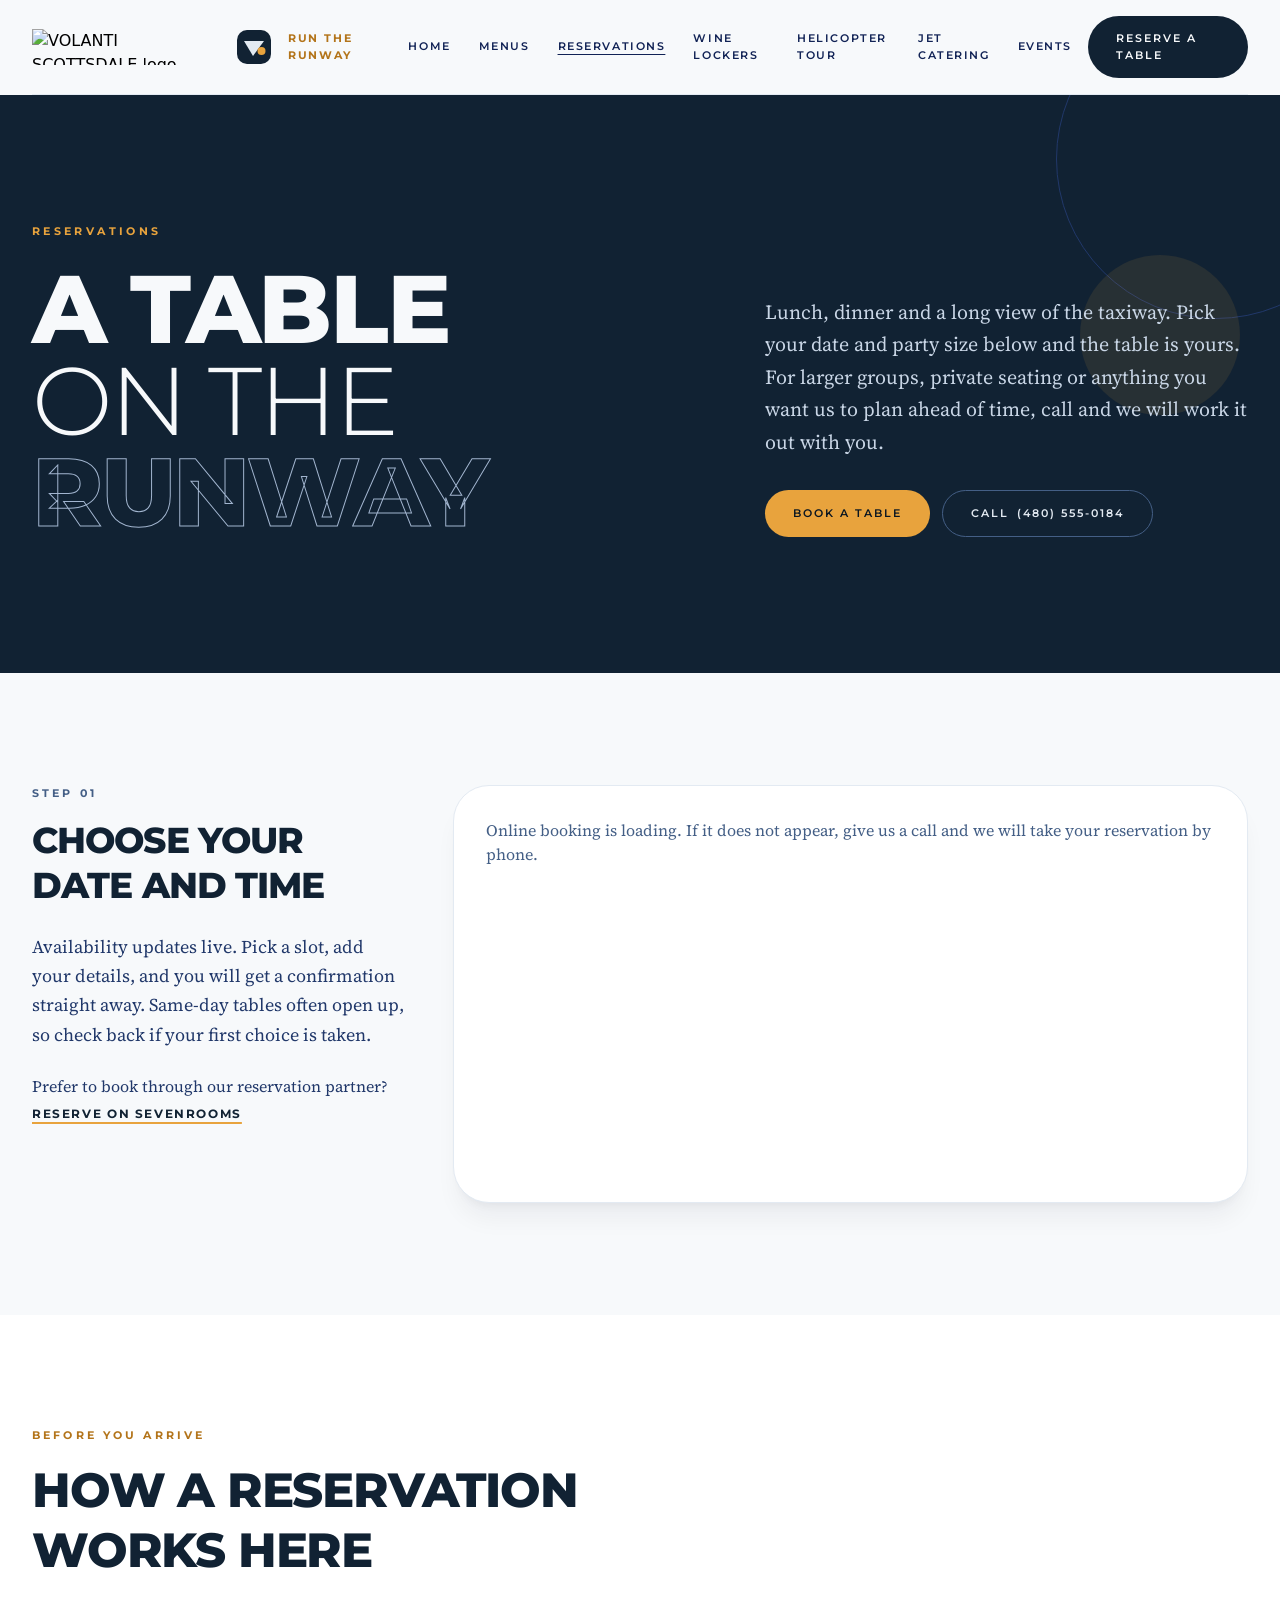
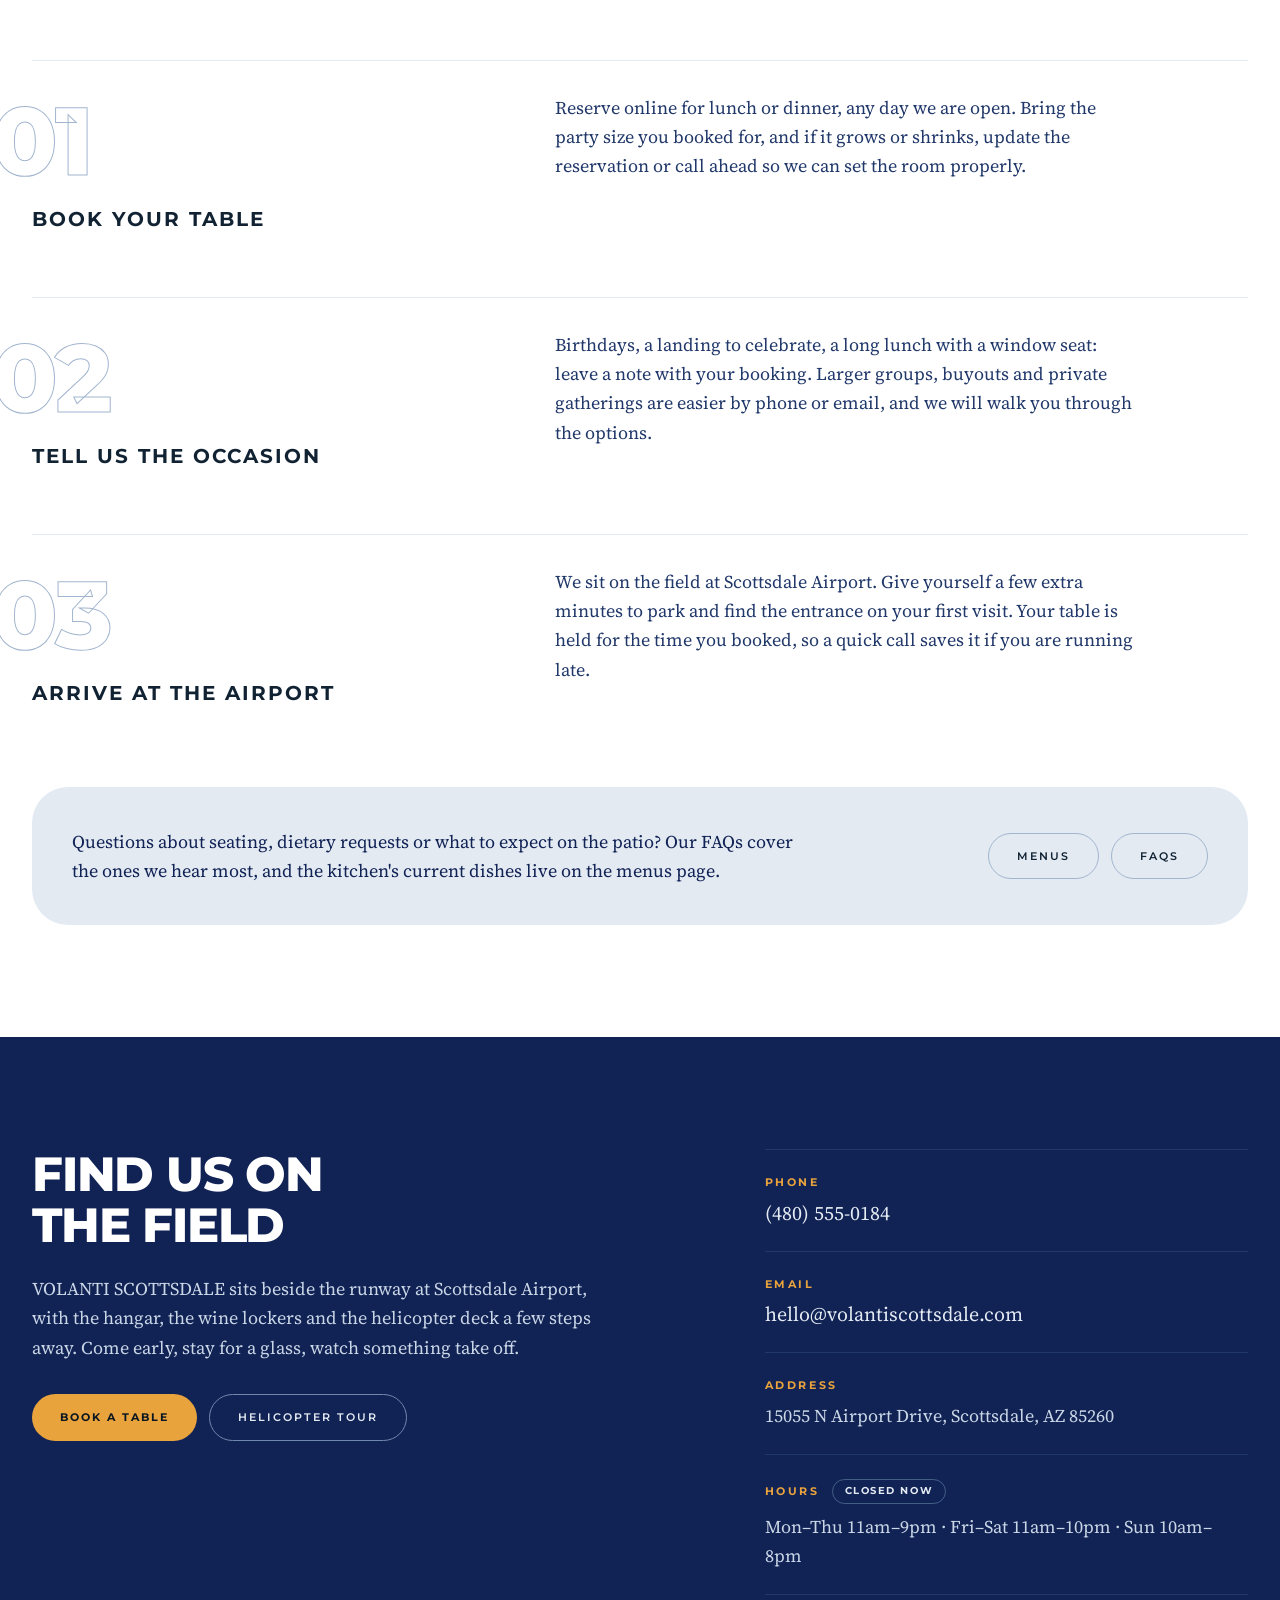
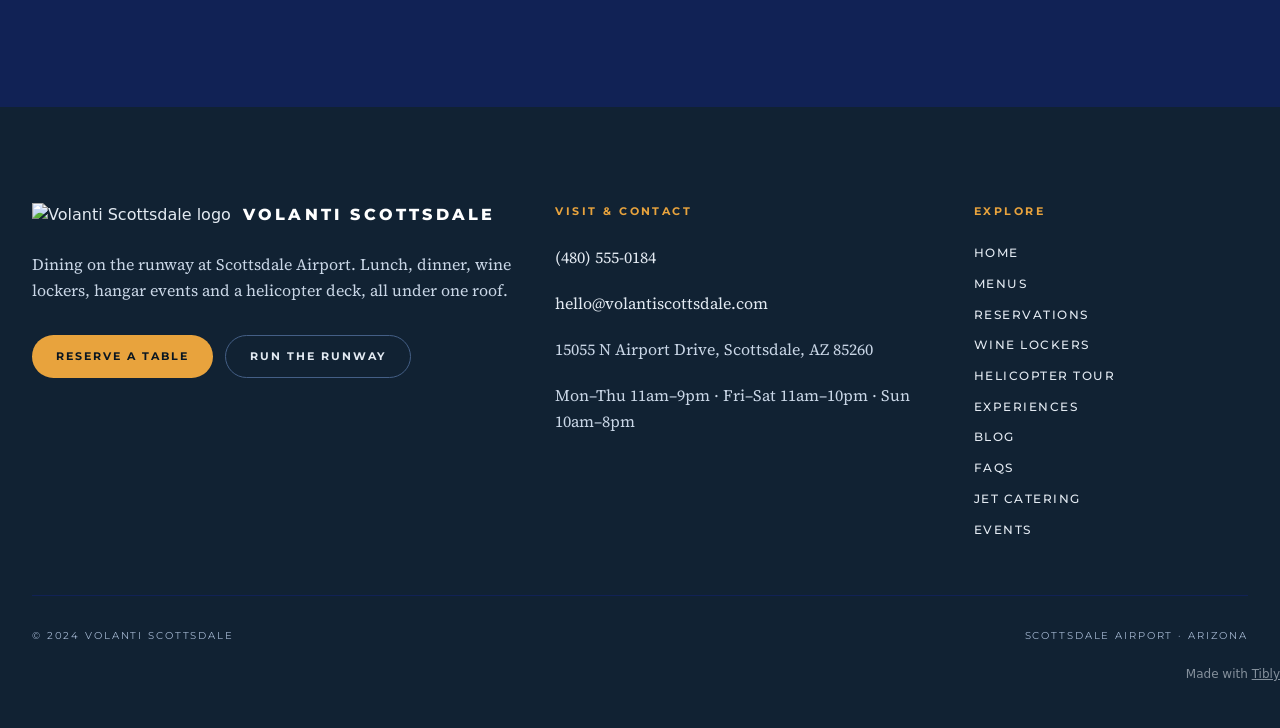
==== commit be671e09: "Publish 5 changes via Tibly" ====
--- a/9967610.html
+++ b/9967610.html
@@ -13,48 +13,49 @@
 <meta property="og:description" content="Book a table at VOLANTI SCOTTSDALE, the restaurant on the runway at Scottsdale Airport. Reserve online in a few taps, or call us for larger parties and special requests.">
 <meta name="twitter:card" content="summary_large_image">
 <script type="application/ld+json" data-tibly-business>{"@context":"https://schema.org","@type":"FoodEstablishment","name":"VOLANTI SCOTTSDALE","url":"https://volanti-scottsdale-bf6c.sites.tibly.ai/"}</script>
-<link rel="icon" href="/favicon.svg" type="image/svg+xml">
 <link rel="preconnect" href="https://fonts.googleapis.com">
 <link rel="preconnect" href="https://fonts.gstatic.com" crossorigin>
 <link href="https://fonts.googleapis.com/css2?family=Montserrat:ital,wght@0,300;0,400;0,500;0,600;0,700;0,800;1,400&family=Source+Serif+4:ital,opsz,wght@0,8..60,300;0,8..60,400;0,8..60,600;1,8..60,400&display=swap" rel="stylesheet">
 <style>details[open] > *:not(summary){animation:tibly-acc .35s ease}@keyframes tibly-acc{from{opacity:0;transform:translateY(-4px)}}</style>
 <style>@media (prefers-reduced-motion:no-preference){.tibly-fx{opacity:0;transform:translateY(24px);transition:opacity .7s ease,transform .7s ease}.tibly-fx.tibly-fx-in{opacity:1;transform:none}}</style>
 <script>addEventListener('DOMContentLoaded',function(){if(!('IntersectionObserver' in window))return;var io=new IntersectionObserver(function(es){es.forEach(function(en){if(en.isIntersecting){en.target.classList.add('tibly-fx-in');io.unobserve(en.target)}})},{rootMargin:'0px 0px -8% 0px'});document.querySelectorAll('section[data-block] > *').forEach(function(el){var p=getComputedStyle(el).position;if(p==='absolute'||p==='fixed')return;if(el.getBoundingClientRect().top>innerHeight){el.classList.add('tibly-fx');io.observe(el)}})});</script>
+
+<link rel="icon" href="https://br-winter-boat-ajcnusyq.storage.c-3.us-east-2.aws.neon.tech/tibly-site-media/sites/20a2a979-ffe7-46c9-9e67-ef5b201b06fc/d455a220aa80208096e04dc2bdc10773.webp">
 <style>.tibly-ba{position:relative;overflow:hidden;--ba:50%;cursor:ew-resize;touch-action:pan-y;user-select:none;-webkit-user-select:none}.tibly-ba>img{display:block;width:100%;height:100%;object-fit:cover}.tibly-ba .tibly-ba-before{position:absolute;inset:0;clip-path:inset(0 calc(100% - var(--ba)) 0 0)}.tibly-ba .tibly-ba-before img{display:block;width:100%;height:100%;object-fit:cover}.tibly-ba::after{content:'';position:absolute;top:0;bottom:0;left:var(--ba);width:2px;margin-left:-1px;background:#fff;box-shadow:0 0 6px rgba(0,0,0,.55);pointer-events:none;z-index:1}.tibly-ba::before{content:'';position:absolute;top:50%;left:var(--ba);width:44px;height:44px;transform:translate(-50%,-50%);border-radius:9999px;background:rgba(0,0,0,.75) url("data:image/svg+xml,%3Csvg%20xmlns='http://www.w3.org/2000/svg'%20viewBox='0%200%2024%2024'%20fill='%23fff'%3E%3Cpath%20d='M9%206l-6%206%206%206zM15%206l6%206-6%206z'/%3E%3C/svg%3E") center/22px 22px no-repeat;border:2px solid #fff;box-shadow:0 2px 8px rgba(0,0,0,.4);pointer-events:none;z-index:1}.tibly-ba input[type=range]{position:absolute;inset:0;width:100%;height:100%;margin:0;opacity:0;pointer-events:none;-webkit-appearance:none;appearance:none;z-index:2}.tibly-gallery-item{position:relative;overflow:hidden;margin:0;display:block;isolation:isolate}.tibly-gallery-item>img,.tibly-gallery-item>a>img{display:block;width:100%;height:100%;object-fit:cover;transition:transform 1.1s cubic-bezier(.2,.7,.2,1),filter .6s ease}.tibly-gallery-item:hover>img,.tibly-gallery-item:hover>a>img,.tibly-gallery-item:focus-within>img{transform:scale(1.06);filter:brightness(1.04)}.tibly-gallery-item>figcaption{position:absolute;left:0;right:0;bottom:0;padding:2.25rem 1rem .9rem;color:#fff;font-size:.875rem;line-height:1.35;background:linear-gradient(to top,rgba(0,0,0,.7),rgba(0,0,0,0));transform:translateY(100%);opacity:0;transition:transform .55s cubic-bezier(.2,.7,.2,1),opacity .45s ease;pointer-events:none}.tibly-gallery-item:hover>figcaption,.tibly-gallery-item:focus-within>figcaption{transform:none;opacity:1}@media (hover:none){.tibly-gallery-item>figcaption{transform:none;opacity:1}}.tibly-gallery[data-gallery-ready] .tibly-gallery-item{opacity:0;transform:translateY(28px) scale(.97);transition:opacity .7s ease,transform .9s cubic-bezier(.2,.7,.2,1);transition-delay:calc(var(--i,0)*70ms)}.tibly-gallery[data-gallery-ready] .tibly-gallery-item.is-in{opacity:1;transform:none}@media (prefers-reduced-motion:reduce){.tibly-gallery .tibly-gallery-item{opacity:1!important;transform:none!important;transition:none!important}.tibly-gallery-item>img{transition:none!important}}[data-lightbox]{cursor:zoom-in}.tibly-lb{position:fixed;inset:0;z-index:9999;background:rgba(8,8,10,.94);-webkit-backdrop-filter:blur(14px);backdrop-filter:blur(14px);display:flex;align-items:center;justify-content:center;cursor:zoom-out;padding:clamp(16px,4vw,48px);animation:tibly-lb-in .28s ease both;touch-action:pan-y}.tibly-lb.is-out{animation:tibly-lb-out .22s ease both}.tibly-lb figure{position:relative;margin:0;max-width:100%;max-height:100%;display:flex;flex-direction:column;align-items:center;cursor:default}.tibly-lb img{display:block;-webkit-user-drag:none;user-select:none;-webkit-user-select:none;max-width:100%;max-height:calc(100vh - clamp(32px,8vw,96px) - 3.5rem);object-fit:contain;border-radius:6px;box-shadow:0 30px 80px rgba(0,0,0,.6);animation:tibly-lb-img .4s cubic-bezier(.2,.7,.2,1) both}.tibly-lb figcaption{color:rgba(255,255,255,.85);font-size:.9rem;line-height:1.4;text-align:center;padding:.9rem 1rem 0;max-width:60ch;min-height:1.5rem}.tibly-lb figcaption:empty{display:none}.tibly-lb button{position:absolute;display:flex;align-items:center;justify-content:center;width:44px;height:44px;border:0;border-radius:9999px;background:rgba(255,255,255,.12);color:#fff;cursor:pointer;transition:background .2s,transform .2s;-webkit-tap-highlight-color:transparent}.tibly-lb button:hover{background:rgba(255,255,255,.24);transform:scale(1.06)}.tibly-lb button:focus-visible{outline:2px solid #fff;outline-offset:2px}.tibly-lb button svg{width:22px;height:22px;fill:none;stroke:currentColor;stroke-width:2;stroke-linecap:round;stroke-linejoin:round}.tibly-lb .tibly-lb-x{top:16px;right:16px}.tibly-lb .tibly-lb-prev,.tibly-lb .tibly-lb-next{top:50%;transform:translateY(-50%)}.tibly-lb .tibly-lb-prev:hover,.tibly-lb .tibly-lb-next:hover{transform:translateY(-50%) scale(1.06)}.tibly-lb .tibly-lb-prev{left:12px}.tibly-lb .tibly-lb-next{right:12px}.tibly-lb .tibly-lb-n{position:absolute;top:24px;left:50%;transform:translateX(-50%);color:rgba(255,255,255,.7);font-size:.8rem;letter-spacing:.08em;font-variant-numeric:tabular-nums}.tibly-lb[data-single] .tibly-lb-prev,.tibly-lb[data-single] .tibly-lb-next,.tibly-lb[data-single] .tibly-lb-n{display:none}@keyframes tibly-lb-in{from{opacity:0}to{opacity:1}}@keyframes tibly-lb-out{from{opacity:1}to{opacity:0}}@keyframes tibly-lb-img{from{opacity:0;transform:scale(.92) translateY(12px)}to{opacity:1;transform:none}}@media (prefers-reduced-motion:reduce){.tibly-lb,.tibly-lb img,.tibly-lb.is-out{animation:none!important}}</style>
 <script>document.addEventListener('input',function(e){var t=e.target;if(!t||t.type!=='range')return;var c=t.closest&&t.closest('.tibly-ba');if(c)c.style.setProperty('--ba',t.value+'%')});document.addEventListener('pointerdown',function(e){var c=e.target.closest&&e.target.closest('.tibly-ba');if(!c||e.button>0)return;e.preventDefault();var inp=c.querySelector('input[type=range]');var set=function(x){var r=c.getBoundingClientRect();if(!r.width)return;var p=Math.max(0,Math.min(100,(x-r.left)*100/r.width));c.style.setProperty('--ba',p+'%');if(inp)inp.value=Math.round(p)};set(e.clientX);var mv=function(ev){set(ev.clientX)};var up=function(){document.removeEventListener('pointermove',mv);document.removeEventListener('pointerup',up);document.removeEventListener('pointercancel',up)};document.addEventListener('pointermove',mv);document.addEventListener('pointerup',up);document.addEventListener('pointercancel',up)});document.addEventListener('click',function(e){var im=e.target.closest&&e.target.closest('[data-lightbox]');if(!im||!(im.currentSrc||im.src)||e.target.closest('.tibly-lb'))return;e.preventDefault();var scope=im.closest('.tibly-gallery')||im.closest('section')||im.parentNode;var set=Array.prototype.filter.call(scope.querySelectorAll('[data-lightbox]'),function(x){return x.currentSrc||x.src});var i=Math.max(0,set.indexOf(im));var o=document.createElement('div');o.className='tibly-lb';o.setAttribute('role','dialog');o.setAttribute('aria-modal','true');o.setAttribute('aria-label','Photo viewer');if(set.length<2)o.setAttribute('data-single','');var svgL='<svg viewBox="0 0 24 24"><path d="M15 6l-6 6 6 6"/></svg>',svgR='<svg viewBox="0 0 24 24"><path d="M9 6l6 6-6 6"/></svg>',svgX='<svg viewBox="0 0 24 24"><path d="M6 6l12 12M18 6L6 18"/></svg>';o.innerHTML='<span class="tibly-lb-n"></span><figure><img alt="" draggable="false"><figcaption></figcaption></figure><button type="button" class="tibly-lb-prev" aria-label="Previous photo">'+svgL+'</button><button type="button" class="tibly-lb-next" aria-label="Next photo">'+svgR+'</button><button type="button" class="tibly-lb-x" aria-label="Close">'+svgX+'</button>';var big=o.querySelector('img'),cap=o.querySelector('figcaption'),n=o.querySelector('.tibly-lb-n');var capOf=function(x){var f=x.closest('figure'),c=f&&f.querySelector('figcaption');return (c&&c.textContent.trim())||x.alt||''};var show=function(k){i=(k+set.length)%set.length;var x=set[i];big.style.animation='none';void big.offsetWidth;big.style.animation='';big.src=x.currentSrc||x.src;big.alt=x.alt||'';cap.textContent=capOf(x);n.textContent=(i+1)+' / '+set.length;[set[(i+1)%set.length],set[(i-1+set.length)%set.length]].forEach(function(p){if(p&&p!==x){var pre=new Image();pre.src=p.currentSrc||p.src}})};var prevOverflow=document.documentElement.style.overflow;document.documentElement.style.overflow='hidden';var close=function(){document.removeEventListener('keydown',key);o.classList.add('is-out');var done=function(){o.remove();document.documentElement.style.overflow=prevOverflow;try{im.focus({preventScroll:true})}catch(_){}};if(matchMedia('(prefers-reduced-motion:reduce)').matches)done();else setTimeout(done,220)};var key=function(ev){if(ev.key==='Escape')close();else if(ev.key==='ArrowRight')show(i+1);else if(ev.key==='ArrowLeft')show(i-1)};document.addEventListener('keydown',key);var swiped=false;o.addEventListener('click',function(ev){if(swiped){swiped=false;return}var b=ev.target.closest('button');if(b){ev.stopPropagation();if(b.classList.contains('tibly-lb-prev'))show(i-1);else if(b.classList.contains('tibly-lb-next'))show(i+1);else close();return}if(!ev.target.closest('figure'))close()});var x0=null;o.addEventListener('pointerdown',function(ev){x0=ev.clientX});o.addEventListener('pointerup',function(ev){if(x0===null)return;var dx=ev.clientX-x0;x0=null;if(Math.abs(dx)>40&&set.length>1){swiped=true;show(dx<0?i+1:i-1)}});show(i);document.body.appendChild(o);var xb=o.querySelector('.tibly-lb-x');if(xb)xb.focus({preventScroll:true})});document.addEventListener('click',function(e){var x=e.target.closest&&e.target.closest('[data-announce-close]');if(!x)return;var b=x.closest('[data-announce]');if(b){b.style.display='none';try{sessionStorage.setItem('tibly-announce','1')}catch(_){}}});addEventListener('DOMContentLoaded',function(){try{if(sessionStorage.getItem('tibly-announce')==='1'){var b=document.querySelector('[data-announce]');if(b)b.style.display='none'}}catch(_){}if('IntersectionObserver' in window&&!matchMedia('(prefers-reduced-motion:reduce)').matches){var els=document.querySelectorAll('[data-count]');if(els.length){var io=new IntersectionObserver(function(es){es.forEach(function(en){if(!en.isIntersecting)return;io.unobserve(en.target);var el=en.target,s=el.textContent||'',m=s.match(/[\d,]*\d(?:\.\d+)?/);if(!m)return;var raw=m[0],num=parseFloat(raw.replace(/,/g,''));if(!isFinite(num))return;if(!el.getAttribute('data-count'))el.setAttribute('data-count',s);var pre=s.slice(0,m.index),post=s.slice(m.index+raw.length),grp=raw.indexOf(',')>=0,dec=(raw.split('.')[1]||'').length,t0=performance.now();requestAnimationFrame(function tick(now){var p=Math.min((now-t0)/1400,1);p=1-Math.pow(1-p,3);var v=(num*p).toFixed(dec);if(grp)v=Number(v).toLocaleString('en-US',{minimumFractionDigits:dec});el.textContent=pre+v+post;if(p<1)requestAnimationFrame(tick)})})},{rootMargin:'0px 0px -10% 0px'});els.forEach(function(el){io.observe(el)})}}if('IntersectionObserver' in window&&!matchMedia('(prefers-reduced-motion:reduce)').matches){document.querySelectorAll('.tibly-gallery').forEach(function(g){var items=g.querySelectorAll('.tibly-gallery-item');if(!items.length)return;var gio=new IntersectionObserver(function(es){es.forEach(function(en){if(!en.isIntersecting)return;gio.unobserve(en.target);en.target.classList.add('is-in')})},{rootMargin:'0px 0px -8% 0px',threshold:.1});var watch=function(el,k){el.style.setProperty('--i',k%12);gio.observe(el)};items.forEach(watch);g.setAttribute('data-gallery-ready','');if('MutationObserver' in window)new MutationObserver(function(ms){ms.forEach(function(m){m.addedNodes.forEach(function(nd){if(nd.nodeType===1&&nd.classList&&nd.classList.contains('tibly-gallery-item'))watch(nd,0)})})}).observe(g,{childList:true})})}var badge=document.querySelector('[data-tibly-open]');if(badge){var src=document.querySelector('[data-tibly-field="hours"]');var txt=(src&&src.textContent||'').toLowerCase();var days=['sun','mon','tue','wed','thu','fri','sat'];var toMin=function(h,mm,ap){h=+h;mm=+(mm||0);if(ap==='pm'&&h!==12)h+=12;if(ap==='am'&&h===12)h=0;return h*60+mm};var spans=[];var re=/(sun|mon|tue|wed|thu|fri|sat|daily|every ?day)[a-z]*\s*(?:[-\u2013\u2014]\s*(sun|mon|tue|wed|thu|fri|sat)[a-z]*)?\s*:?\s*(\d{1,2})(?::(\d{2}))?\s*(am|pm)?\s*[-\u2013\u2014]\s*(\d{1,2})(?::(\d{2}))?\s*(am|pm)?/g,mm;while((mm=re.exec(txt))){var d1=mm[1].slice(0,3),d2=mm[2],ap1=mm[5]||(mm[8]==='pm'&&+mm[3]<=+mm[6]?'am':mm[8]),o=toMin(mm[3],mm[4],ap1),c=toMin(mm[6],mm[7],mm[8]);var from=d1==='dai'||d1==='eve'?0:days.indexOf(d1),to=d2?days.indexOf(d2.slice(0,3)):(d1==='dai'||d1==='eve'?6:from);if(from<0)continue;for(var d=from;;d=(d+1)%7){spans.push([d,o,c]);if(d===to)break}}if(spans.length){var now=new Date(),cur=now.getDay(),min=now.getHours()*60+now.getMinutes();var open=spans.some(function(s){return s[0]===cur&&min>=s[1]&&min<s[2]});badge.textContent=open?(badge.getAttribute('data-open-text')||'Open now'):(badge.getAttribute('data-closed-text')||'Closed now');badge.setAttribute('data-state',open?'open':'closed');badge.hidden=false}}});</script>
 <style>header a[aria-current="page"]:not(:has(img,svg)){text-decoration:underline;text-underline-offset:4px;text-decoration-thickness:1px}</style>
 <style>#nav-open~[class*="peer-checked:"][class*="fixed"]{min-height:100vh;min-height:100dvh}@media (prefers-reduced-motion:no-preference){label[for="nav-open"] span{transition:transform .3s ease,opacity .2s ease}header:has(#nav-open:checked) label[for="nav-open"]:not([aria-label="Close" i]) span:not(:has(span)):nth-of-type(1){transform:translateY(8px) rotate(45deg)}header:has(#nav-open:checked) label[for="nav-open"]:not([aria-label="Close" i]) span:not(:has(span)):nth-of-type(2){opacity:0}header:has(#nav-open:checked) label[for="nav-open"]:not([aria-label="Close" i]) span:not(:has(span)):nth-of-type(3){transform:translateY(-8px) rotate(-45deg)}#nav-open:checked~[class*="peer-checked:"]{animation:tibly-nav-in .25s ease}#nav-open:checked~[class*="peer-checked:"] label[for="nav-open"]{display:inline-block;animation:tibly-x-in .35s ease}@keyframes tibly-nav-in{from{opacity:0;transform:translateY(10px)}}@keyframes tibly-x-in{from{opacity:0;transform:rotate(-90deg) scale(.6)}}}</style>
-<link rel="stylesheet" href="/styles.css?v=20c56b38">
+<link rel="stylesheet" href="/styles.css?v=80b8ef83">
 </head>
 <body>
 <!-- block:header -->
 <header class="sticky top-0 z-40 w-full bg-surface">
   <div class="mx-auto w-full max-w-7xl px-5 sm:px-8">
-    <input type="checkbox" id="nav-open" class="peer sr-only">
+    <input type="checkbox" id="nav-open" class="peer sr-only"/>
 
     <div class="flex items-center justify-between gap-4 border-b border-brand-100 py-4">
-      <a href="/" class="group flex items-center gap-3">
+      <a class="group flex items-center gap-3" href="/"><img data-tibly-logo="" src="https://br-winter-boat-ajcnusyq.storage.c-3.us-east-2.aws.neon.tech/tibly-site-media/sites/20a2a979-ffe7-46c9-9e67-ef5b201b06fc/a7d19541ecc7aaaa133e98862545978d.webp" alt="VOLANTI SCOTTSDALE logo" style="height:36px;width:auto;display:inline-block;vertical-align:middle"/> 
         <svg width="36" height="36" viewBox="0 0 36 36" fill="none" aria-hidden="true" class="shrink-0">
-          <rect x="1" y="1" width="34" height="34" rx="10" fill="#112233"/>
-          <path d="M8 12h20L17 27z" fill="#E3EAF2"/>
-          <circle cx="25.5" cy="22" r="4" fill="#E8A33D"/>
+          <rect x="1" y="1" width="34" height="34" rx="10" fill="#112233"></rect>
+          <path d="M8 12h20L17 27z" fill="#E3EAF2"></path>
+          <circle cx="25.5" cy="22" r="4" fill="#E8A33D"></circle>
         </svg>
-        <span class="font-display text-base font-extrabold uppercase leading-none tracking-[0.22em] text-ink sm:text-lg" data-tibly-field="business-name">VOLANTI SCOTTSDALE</span>
+        
       </a>
 
       <nav class="hidden items-center gap-4 md:flex lg:gap-7" aria-label="Primary">
-        <a href="https://runtherunwayaz.org" class="font-display text-[0.65rem] font-bold uppercase tracking-[0.16em] text-accent-600 transition hover:text-accent-500 lg:text-[0.7rem]">Run the Runway</a>
-        <a href="/" class="font-display text-[0.65rem] font-semibold uppercase tracking-[0.14em] text-brand-700 transition hover:text-ink lg:text-[0.7rem]">Home</a>
-        <a href="/menus" class="font-display text-[0.65rem] font-semibold uppercase tracking-[0.14em] text-brand-700 transition hover:text-ink lg:text-[0.7rem]">Menus</a>
-        <a href="/9967610" class="font-display text-[0.65rem] font-semibold uppercase tracking-[0.14em] text-brand-700 transition hover:text-ink lg:text-[0.7rem]" aria-current="page">Reservations</a>
-        <a href="/wine-lockers" class="font-display text-[0.65rem] font-semibold uppercase tracking-[0.14em] text-brand-700 transition hover:text-ink lg:text-[0.7rem]">Wine Lockers</a>
-        <a href="/helicopter" class="font-display text-[0.65rem] font-semibold uppercase tracking-[0.14em] text-brand-700 transition hover:text-ink lg:text-[0.7rem]">Helicopter Tour</a>
-        <a href="https://www.volantijetcatering.com" class="font-display text-[0.65rem] font-semibold uppercase tracking-[0.14em] text-brand-700 transition hover:text-ink lg:text-[0.7rem]">Jet Catering</a>
-        <a href="https://volantihangarevents.com" class="font-display text-[0.65rem] font-semibold uppercase tracking-[0.14em] text-brand-700 transition hover:text-ink lg:text-[0.7rem]">Events</a>
+        <a class="font-display text-[0.65rem] font-bold uppercase tracking-[0.16em] text-accent-600 transition hover:text-accent-500 lg:text-[0.7rem]" href="https://runtherunwayaz.org">Run the Runway</a>
+        <a class="font-display text-[0.65rem] font-semibold uppercase tracking-[0.14em] text-brand-700 transition hover:text-ink lg:text-[0.7rem]" href="/">Home</a>
+        <a class="font-display text-[0.65rem] font-semibold uppercase tracking-[0.14em] text-brand-700 transition hover:text-ink lg:text-[0.7rem]" href="/menus">Menus</a>
+        <a class="font-display text-[0.65rem] font-semibold uppercase tracking-[0.14em] text-brand-700 transition hover:text-ink lg:text-[0.7rem]" href="/9967610" aria-current="page">Reservations</a>
+        <a class="font-display text-[0.65rem] font-semibold uppercase tracking-[0.14em] text-brand-700 transition hover:text-ink lg:text-[0.7rem]" href="/wine-lockers">Wine Lockers</a>
+        <a class="font-display text-[0.65rem] font-semibold uppercase tracking-[0.14em] text-brand-700 transition hover:text-ink lg:text-[0.7rem]" href="/helicopter">Helicopter Tour</a>
+        <a class="font-display text-[0.65rem] font-semibold uppercase tracking-[0.14em] text-brand-700 transition hover:text-ink lg:text-[0.7rem]" href="https://www.volantijetcatering.com">Jet Catering</a>
+        <a class="font-display text-[0.65rem] font-semibold uppercase tracking-[0.14em] text-brand-700 transition hover:text-ink lg:text-[0.7rem]" href="https://volantihangarevents.com">Events</a>
       </nav>
 
       <div class="flex items-center gap-3">
-        <a href="https://www.sevenrooms.com/explore/volanti/reservations/create/search/" class="btn hidden sm:inline-flex">Reserve a Table</a>
+        <a class="btn hidden sm:inline-flex" href="https://www.sevenrooms.com/explore/volanti/reservations/create/search/">Reserve a Table</a>
         <label for="nav-open" class="md:hidden cursor-pointer p-2 text-ink" aria-label="Menu">
           <span class="block h-0.5 w-7 bg-current"></span>
           <span class="mt-1.5 block h-0.5 w-7 bg-current"></span>
@@ -67,30 +68,30 @@
       <div class="flex items-center justify-between">
         <span class="flex items-center gap-3">
           <svg width="36" height="36" viewBox="0 0 36 36" fill="none" aria-hidden="true" class="shrink-0">
-            <rect x="1" y="1" width="34" height="34" rx="10" fill="#E3EAF2"/>
-            <path d="M8 12h20L17 27z" fill="#112233"/>
-            <circle cx="25.5" cy="22" r="4" fill="#E8A33D"/>
+            <rect x="1" y="1" width="34" height="34" rx="10" fill="#E3EAF2"></rect>
+            <path d="M8 12h20L17 27z" fill="#112233"></path>
+            <circle cx="25.5" cy="22" r="4" fill="#E8A33D"></circle>
           </svg>
           <span class="font-display text-sm font-extrabold uppercase tracking-[0.2em]">VOLANTI SCOTTSDALE</span>
         </span>
         <label for="nav-open" aria-label="Close" class="cursor-pointer p-2">
-          <svg width="26" height="26" viewBox="0 0 24 24" fill="none" stroke="currentColor" stroke-width="1.8" aria-hidden="true"><path d="M5 5l14 14M19 5L5 19"/></svg>
+          <svg width="26" height="26" viewBox="0 0 24 24" fill="none" stroke="currentColor" stroke-width="1.8" aria-hidden="true"><path d="M5 5l14 14M19 5L5 19"></path></svg>
         </label>
       </div>
 
       <nav class="mt-10 flex flex-col gap-5" aria-label="Mobile">
-        <a href="https://runtherunwayaz.org" class="font-display text-3xl font-bold uppercase tracking-tight text-accent-400">Run the Runway</a>
-        <a href="/" class="font-display text-3xl font-light tracking-tight transition hover:text-accent-300">Home</a>
-        <a href="/menus" class="font-display text-3xl font-light tracking-tight transition hover:text-accent-300">Menus</a>
-        <a href="/9967610" class="font-display text-3xl font-light tracking-tight transition hover:text-accent-300" aria-current="page">Reservations</a>
-        <a href="/wine-lockers" class="font-display text-3xl font-light tracking-tight transition hover:text-accent-300">Wine Lockers</a>
-        <a href="/helicopter" class="font-display text-3xl font-light tracking-tight transition hover:text-accent-300">Helicopter Tour</a>
-        <a href="https://www.volantijetcatering.com" class="font-display text-3xl font-light tracking-tight transition hover:text-accent-300">Jet Catering</a>
-        <a href="https://volantihangarevents.com" class="font-display text-3xl font-light tracking-tight transition hover:text-accent-300">Events</a>
+        <a class="font-display text-3xl font-bold uppercase tracking-tight text-accent-400" href="https://runtherunwayaz.org">Run the Runway</a>
+        <a class="font-display text-3xl font-light tracking-tight transition hover:text-accent-300" href="/">Home</a>
+        <a class="font-display text-3xl font-light tracking-tight transition hover:text-accent-300" href="/menus">Menus</a>
+        <a class="font-display text-3xl font-light tracking-tight transition hover:text-accent-300" href="/9967610" aria-current="page">Reservations</a>
+        <a class="font-display text-3xl font-light tracking-tight transition hover:text-accent-300" href="/wine-lockers">Wine Lockers</a>
+        <a class="font-display text-3xl font-light tracking-tight transition hover:text-accent-300" href="/helicopter">Helicopter Tour</a>
+        <a class="font-display text-3xl font-light tracking-tight transition hover:text-accent-300" href="https://www.volantijetcatering.com">Jet Catering</a>
+        <a class="font-display text-3xl font-light tracking-tight transition hover:text-accent-300" href="https://volantihangarevents.com">Events</a>
       </nav>
 
       <div class="mt-auto pt-10">
-        <a href="https://www.sevenrooms.com/explore/volanti/reservations/create/search/" class="flex w-full items-center justify-center rounded-full bg-accent-400 px-7 py-4 font-display text-xs font-bold uppercase tracking-[0.18em] text-brand-900 transition hover:bg-accent-300">Reserve a Table</a>
+        <a class="flex w-full items-center justify-center rounded-full bg-accent-400 px-7 py-4 font-display text-xs font-bold uppercase tracking-[0.18em] text-brand-900 transition hover:bg-accent-300" href="https://www.sevenrooms.com/explore/volanti/reservations/create/search/">Reserve a Table</a>
       </div>
     </div>
   </div>
@@ -280,11 +281,7 @@
 
       <div class="md:col-span-5">
         <div class="flex items-center gap-3">
-          <svg width="36" height="36" viewBox="0 0 36 36" fill="none" aria-hidden="true" class="shrink-0">
-            <rect x="1" y="1" width="34" height="34" rx="10" fill="#E3EAF2"/>
-            <path d="M8 12h20L17 27z" fill="#112233"/>
-            <circle cx="25.5" cy="22" r="4" fill="#E8A33D"/>
-          </svg>
+          <img src="https://br-winter-boat-ajcnusyq.storage.c-3.us-east-2.aws.neon.tech/tibly-site-media/sites/20a2a979-ffe7-46c9-9e67-ef5b201b06fc/d455a220aa80208096e04dc2bdc10773.webp" alt="Volanti Scottsdale logo" loading="lazy" class="h-9 w-auto shrink-0">
           <span class="font-display text-base font-extrabold uppercase leading-none tracking-[0.2em] text-white" data-tibly-field="business-name">VOLANTI SCOTTSDALE</span>
         </div>
         <p class="mt-6 max-w-prose font-body text-base leading-relaxed text-brand-200">
@@ -342,7 +339,7 @@
       Call <span data-tibly-field="phone">(480) 555-0184</span>
     </a>
   </div>
-</footer>
+<div data-tibly-made-with style="text-align:right;font-size:12px;line-height:1;opacity:.55;margin-top:24px;white-space:nowrap;">Made with <a href="https://tibly.ai" target="_blank" rel="noopener" style="display:inline;color:inherit;font-size:inherit;margin:0;text-decoration:underline;">Tibly</a></div></footer>
 <!-- /block:footer -->
   <script async src="https://api.tibly.ai/widget/v1.js"></script>
 </body>
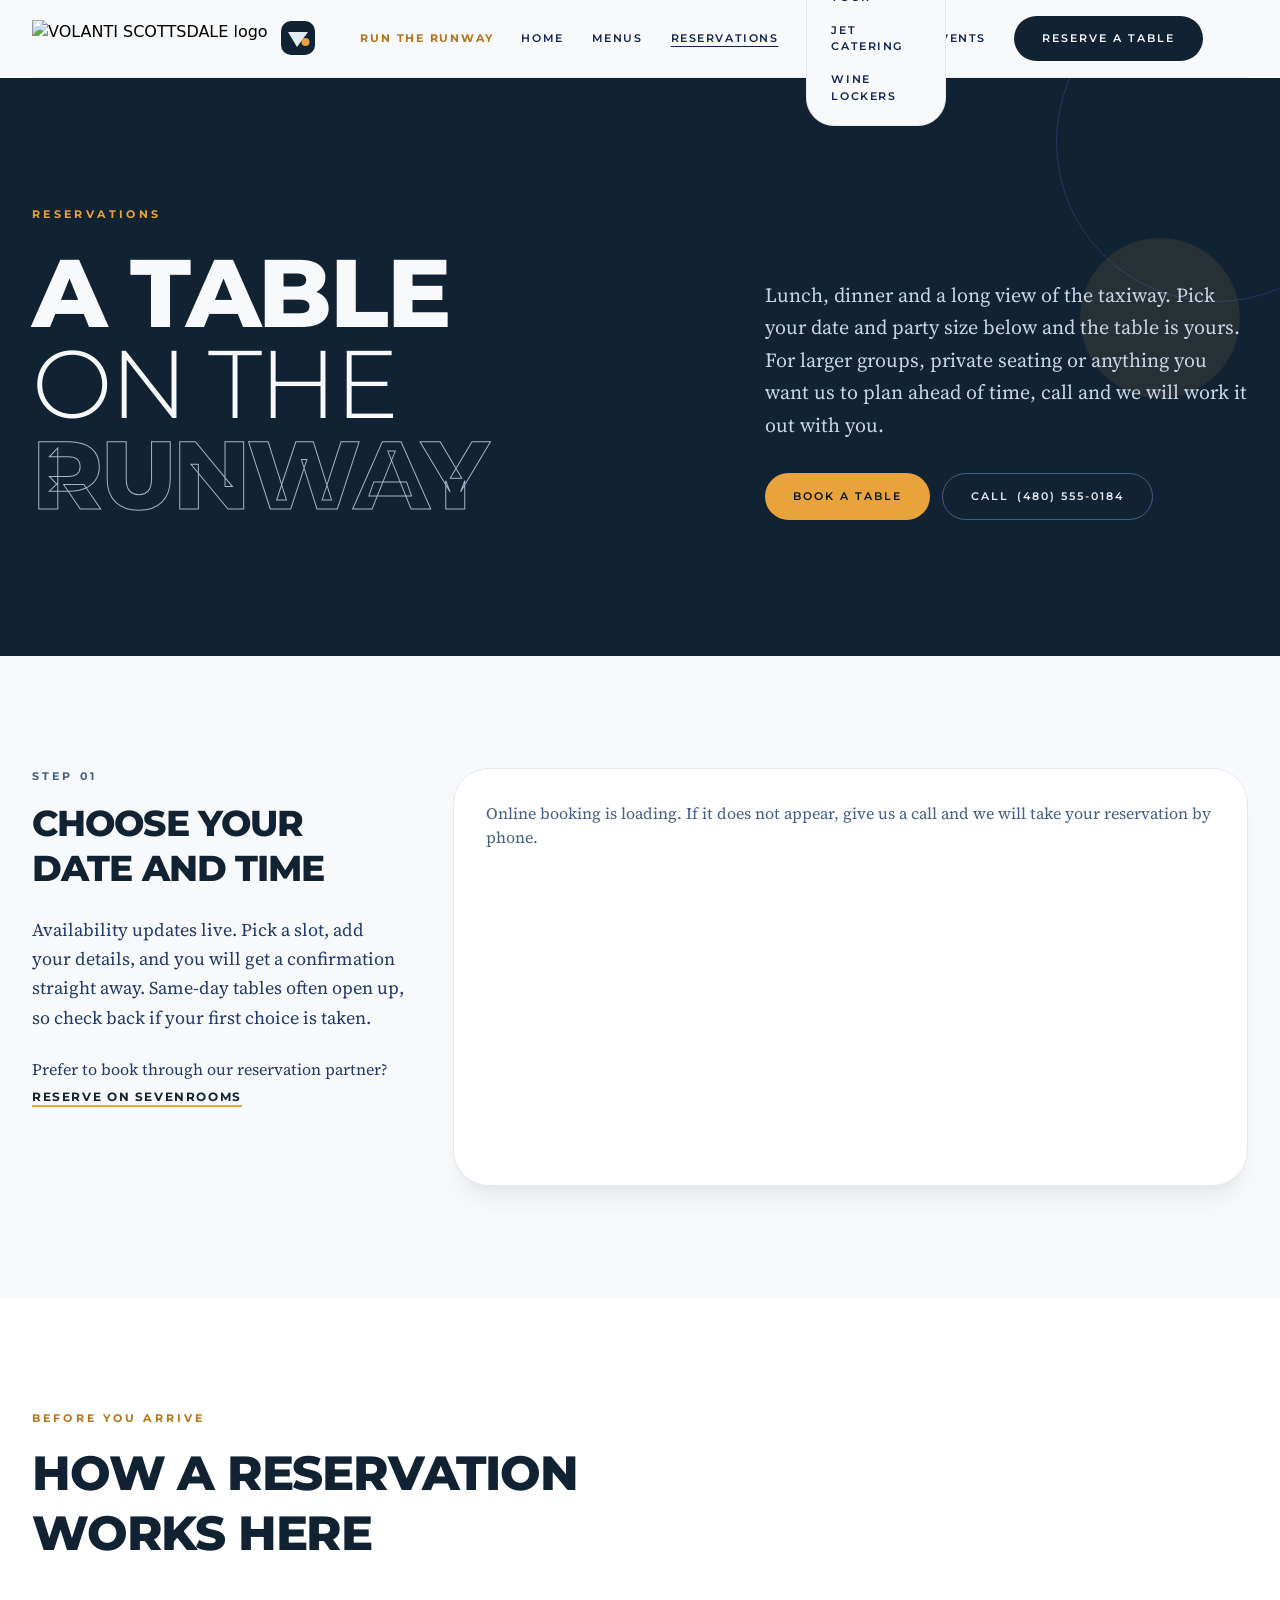
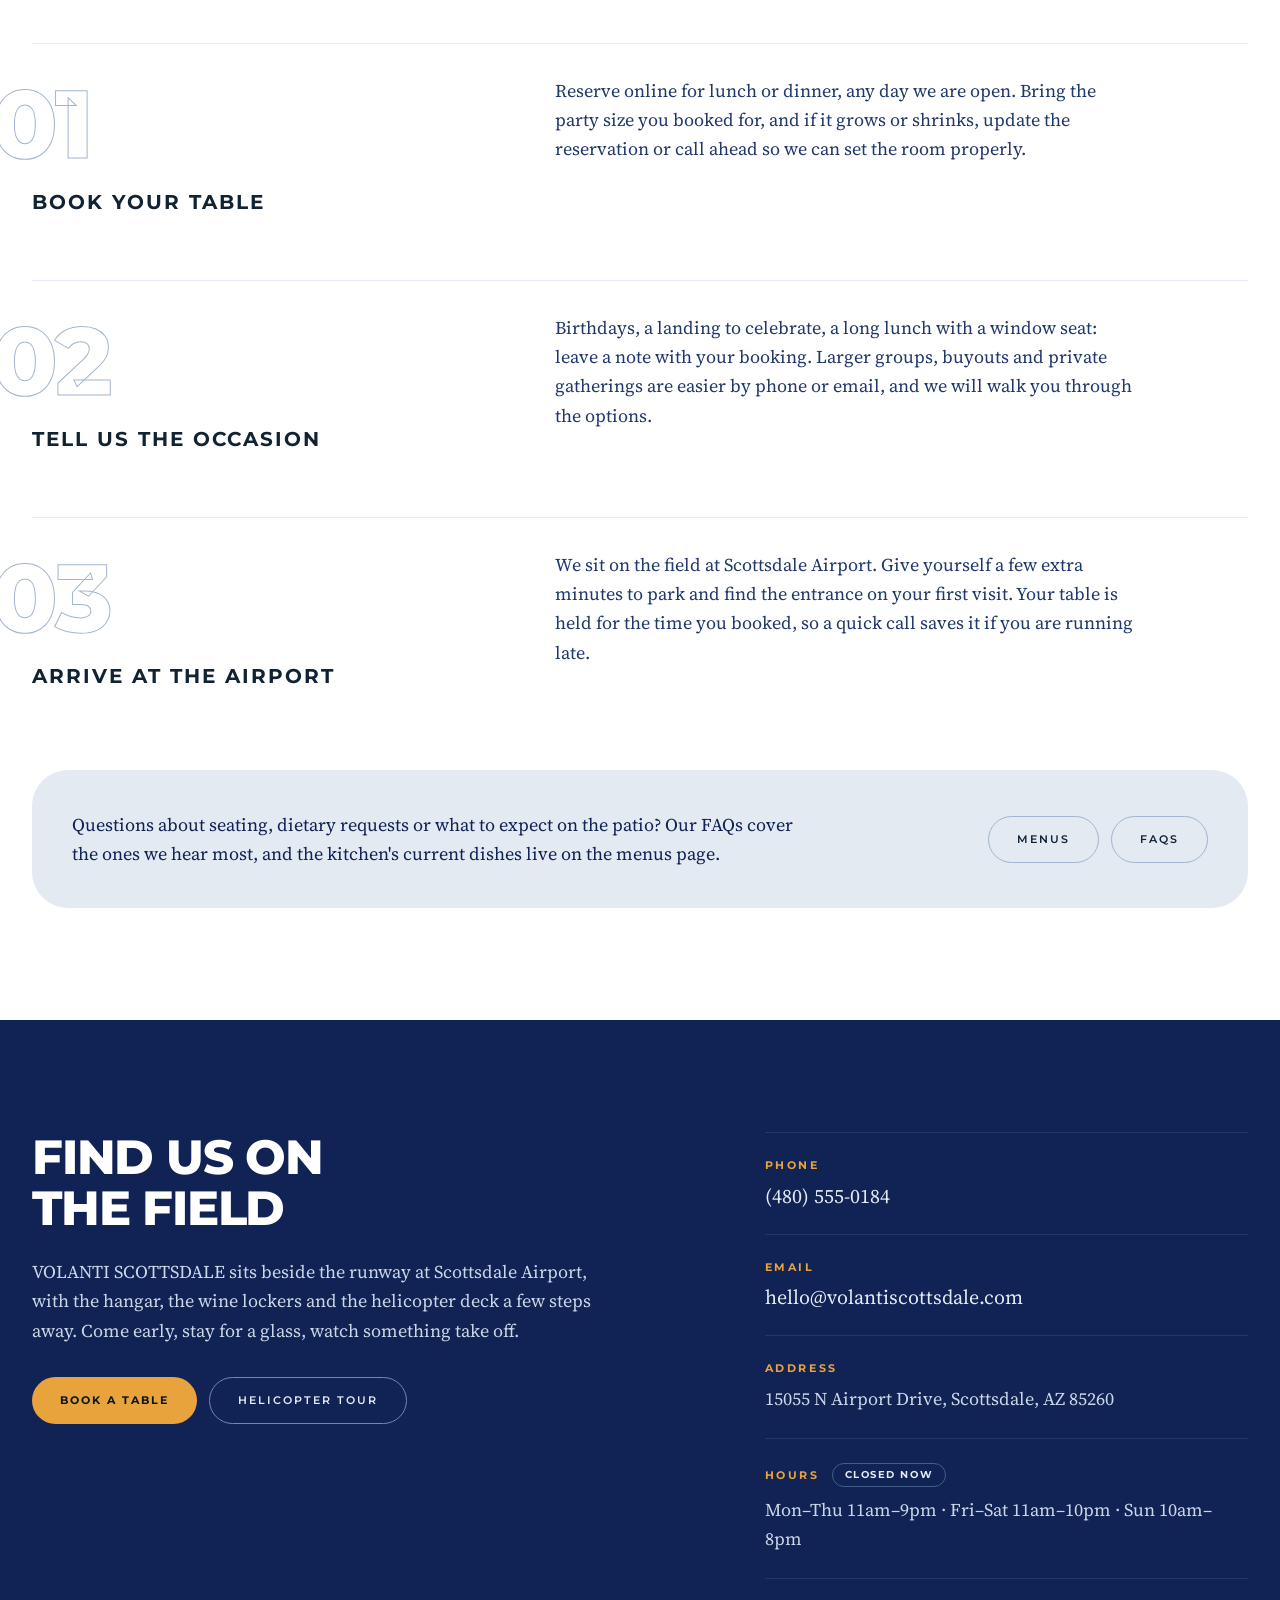
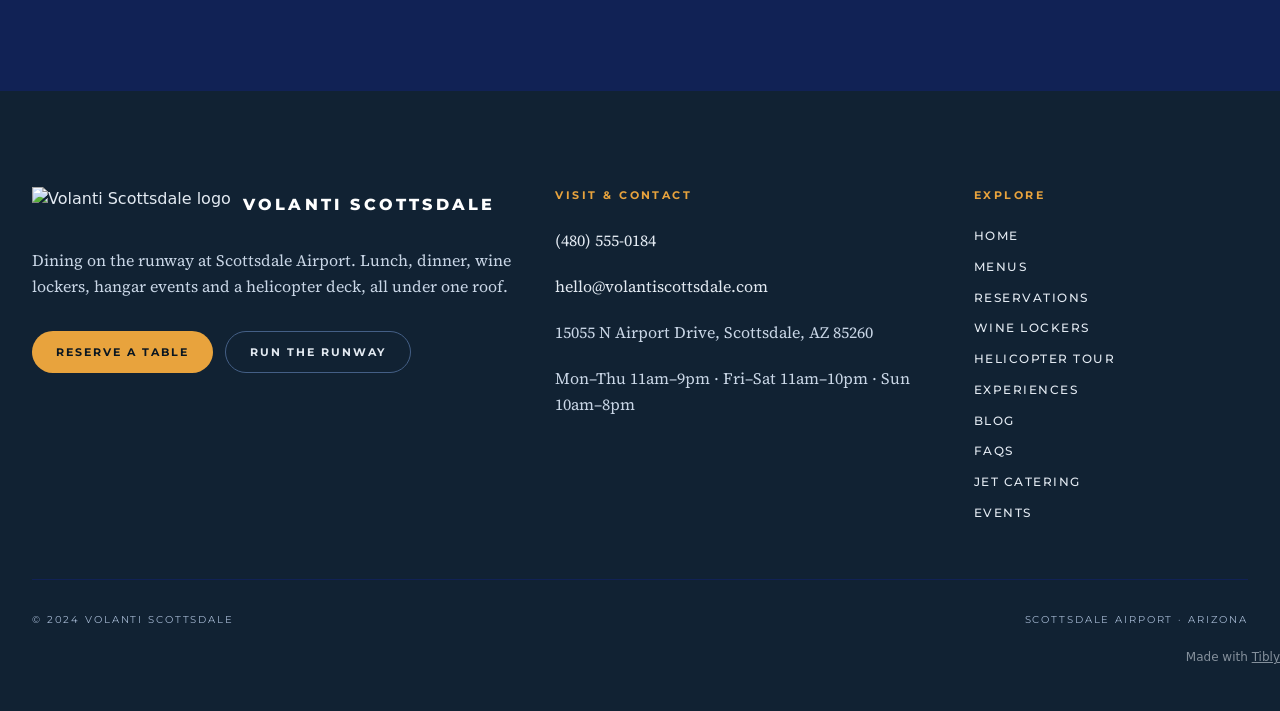
==== commit 815a8465: "Publish 2 changes via Tibly" ====
--- a/9967610.html
+++ b/9967610.html
@@ -25,7 +25,7 @@
 <script>document.addEventListener('input',function(e){var t=e.target;if(!t||t.type!=='range')return;var c=t.closest&&t.closest('.tibly-ba');if(c)c.style.setProperty('--ba',t.value+'%')});document.addEventListener('pointerdown',function(e){var c=e.target.closest&&e.target.closest('.tibly-ba');if(!c||e.button>0)return;e.preventDefault();var inp=c.querySelector('input[type=range]');var set=function(x){var r=c.getBoundingClientRect();if(!r.width)return;var p=Math.max(0,Math.min(100,(x-r.left)*100/r.width));c.style.setProperty('--ba',p+'%');if(inp)inp.value=Math.round(p)};set(e.clientX);var mv=function(ev){set(ev.clientX)};var up=function(){document.removeEventListener('pointermove',mv);document.removeEventListener('pointerup',up);document.removeEventListener('pointercancel',up)};document.addEventListener('pointermove',mv);document.addEventListener('pointerup',up);document.addEventListener('pointercancel',up)});document.addEventListener('click',function(e){var im=e.target.closest&&e.target.closest('[data-lightbox]');if(!im||!(im.currentSrc||im.src)||e.target.closest('.tibly-lb'))return;e.preventDefault();var scope=im.closest('.tibly-gallery')||im.closest('section')||im.parentNode;var set=Array.prototype.filter.call(scope.querySelectorAll('[data-lightbox]'),function(x){return x.currentSrc||x.src});var i=Math.max(0,set.indexOf(im));var o=document.createElement('div');o.className='tibly-lb';o.setAttribute('role','dialog');o.setAttribute('aria-modal','true');o.setAttribute('aria-label','Photo viewer');if(set.length<2)o.setAttribute('data-single','');var svgL='<svg viewBox="0 0 24 24"><path d="M15 6l-6 6 6 6"/></svg>',svgR='<svg viewBox="0 0 24 24"><path d="M9 6l6 6-6 6"/></svg>',svgX='<svg viewBox="0 0 24 24"><path d="M6 6l12 12M18 6L6 18"/></svg>';o.innerHTML='<span class="tibly-lb-n"></span><figure><img alt="" draggable="false"><figcaption></figcaption></figure><button type="button" class="tibly-lb-prev" aria-label="Previous photo">'+svgL+'</button><button type="button" class="tibly-lb-next" aria-label="Next photo">'+svgR+'</button><button type="button" class="tibly-lb-x" aria-label="Close">'+svgX+'</button>';var big=o.querySelector('img'),cap=o.querySelector('figcaption'),n=o.querySelector('.tibly-lb-n');var capOf=function(x){var f=x.closest('figure'),c=f&&f.querySelector('figcaption');return (c&&c.textContent.trim())||x.alt||''};var show=function(k){i=(k+set.length)%set.length;var x=set[i];big.style.animation='none';void big.offsetWidth;big.style.animation='';big.src=x.currentSrc||x.src;big.alt=x.alt||'';cap.textContent=capOf(x);n.textContent=(i+1)+' / '+set.length;[set[(i+1)%set.length],set[(i-1+set.length)%set.length]].forEach(function(p){if(p&&p!==x){var pre=new Image();pre.src=p.currentSrc||p.src}})};var prevOverflow=document.documentElement.style.overflow;document.documentElement.style.overflow='hidden';var close=function(){document.removeEventListener('keydown',key);o.classList.add('is-out');var done=function(){o.remove();document.documentElement.style.overflow=prevOverflow;try{im.focus({preventScroll:true})}catch(_){}};if(matchMedia('(prefers-reduced-motion:reduce)').matches)done();else setTimeout(done,220)};var key=function(ev){if(ev.key==='Escape')close();else if(ev.key==='ArrowRight')show(i+1);else if(ev.key==='ArrowLeft')show(i-1)};document.addEventListener('keydown',key);var swiped=false;o.addEventListener('click',function(ev){if(swiped){swiped=false;return}var b=ev.target.closest('button');if(b){ev.stopPropagation();if(b.classList.contains('tibly-lb-prev'))show(i-1);else if(b.classList.contains('tibly-lb-next'))show(i+1);else close();return}if(!ev.target.closest('figure'))close()});var x0=null;o.addEventListener('pointerdown',function(ev){x0=ev.clientX});o.addEventListener('pointerup',function(ev){if(x0===null)return;var dx=ev.clientX-x0;x0=null;if(Math.abs(dx)>40&&set.length>1){swiped=true;show(dx<0?i+1:i-1)}});show(i);document.body.appendChild(o);var xb=o.querySelector('.tibly-lb-x');if(xb)xb.focus({preventScroll:true})});document.addEventListener('click',function(e){var x=e.target.closest&&e.target.closest('[data-announce-close]');if(!x)return;var b=x.closest('[data-announce]');if(b){b.style.display='none';try{sessionStorage.setItem('tibly-announce','1')}catch(_){}}});addEventListener('DOMContentLoaded',function(){try{if(sessionStorage.getItem('tibly-announce')==='1'){var b=document.querySelector('[data-announce]');if(b)b.style.display='none'}}catch(_){}if('IntersectionObserver' in window&&!matchMedia('(prefers-reduced-motion:reduce)').matches){var els=document.querySelectorAll('[data-count]');if(els.length){var io=new IntersectionObserver(function(es){es.forEach(function(en){if(!en.isIntersecting)return;io.unobserve(en.target);var el=en.target,s=el.textContent||'',m=s.match(/[\d,]*\d(?:\.\d+)?/);if(!m)return;var raw=m[0],num=parseFloat(raw.replace(/,/g,''));if(!isFinite(num))return;if(!el.getAttribute('data-count'))el.setAttribute('data-count',s);var pre=s.slice(0,m.index),post=s.slice(m.index+raw.length),grp=raw.indexOf(',')>=0,dec=(raw.split('.')[1]||'').length,t0=performance.now();requestAnimationFrame(function tick(now){var p=Math.min((now-t0)/1400,1);p=1-Math.pow(1-p,3);var v=(num*p).toFixed(dec);if(grp)v=Number(v).toLocaleString('en-US',{minimumFractionDigits:dec});el.textContent=pre+v+post;if(p<1)requestAnimationFrame(tick)})})},{rootMargin:'0px 0px -10% 0px'});els.forEach(function(el){io.observe(el)})}}if('IntersectionObserver' in window&&!matchMedia('(prefers-reduced-motion:reduce)').matches){document.querySelectorAll('.tibly-gallery').forEach(function(g){var items=g.querySelectorAll('.tibly-gallery-item');if(!items.length)return;var gio=new IntersectionObserver(function(es){es.forEach(function(en){if(!en.isIntersecting)return;gio.unobserve(en.target);en.target.classList.add('is-in')})},{rootMargin:'0px 0px -8% 0px',threshold:.1});var watch=function(el,k){el.style.setProperty('--i',k%12);gio.observe(el)};items.forEach(watch);g.setAttribute('data-gallery-ready','');if('MutationObserver' in window)new MutationObserver(function(ms){ms.forEach(function(m){m.addedNodes.forEach(function(nd){if(nd.nodeType===1&&nd.classList&&nd.classList.contains('tibly-gallery-item'))watch(nd,0)})})}).observe(g,{childList:true})})}var badge=document.querySelector('[data-tibly-open]');if(badge){var src=document.querySelector('[data-tibly-field="hours"]');var txt=(src&&src.textContent||'').toLowerCase();var days=['sun','mon','tue','wed','thu','fri','sat'];var toMin=function(h,mm,ap){h=+h;mm=+(mm||0);if(ap==='pm'&&h!==12)h+=12;if(ap==='am'&&h===12)h=0;return h*60+mm};var spans=[];var re=/(sun|mon|tue|wed|thu|fri|sat|daily|every ?day)[a-z]*\s*(?:[-\u2013\u2014]\s*(sun|mon|tue|wed|thu|fri|sat)[a-z]*)?\s*:?\s*(\d{1,2})(?::(\d{2}))?\s*(am|pm)?\s*[-\u2013\u2014]\s*(\d{1,2})(?::(\d{2}))?\s*(am|pm)?/g,mm;while((mm=re.exec(txt))){var d1=mm[1].slice(0,3),d2=mm[2],ap1=mm[5]||(mm[8]==='pm'&&+mm[3]<=+mm[6]?'am':mm[8]),o=toMin(mm[3],mm[4],ap1),c=toMin(mm[6],mm[7],mm[8]);var from=d1==='dai'||d1==='eve'?0:days.indexOf(d1),to=d2?days.indexOf(d2.slice(0,3)):(d1==='dai'||d1==='eve'?6:from);if(from<0)continue;for(var d=from;;d=(d+1)%7){spans.push([d,o,c]);if(d===to)break}}if(spans.length){var now=new Date(),cur=now.getDay(),min=now.getHours()*60+now.getMinutes();var open=spans.some(function(s){return s[0]===cur&&min>=s[1]&&min<s[2]});badge.textContent=open?(badge.getAttribute('data-open-text')||'Open now'):(badge.getAttribute('data-closed-text')||'Closed now');badge.setAttribute('data-state',open?'open':'closed');badge.hidden=false}}});</script>
 <style>header a[aria-current="page"]:not(:has(img,svg)){text-decoration:underline;text-underline-offset:4px;text-decoration-thickness:1px}</style>
 <style>#nav-open~[class*="peer-checked:"][class*="fixed"]{min-height:100vh;min-height:100dvh}@media (prefers-reduced-motion:no-preference){label[for="nav-open"] span{transition:transform .3s ease,opacity .2s ease}header:has(#nav-open:checked) label[for="nav-open"]:not([aria-label="Close" i]) span:not(:has(span)):nth-of-type(1){transform:translateY(8px) rotate(45deg)}header:has(#nav-open:checked) label[for="nav-open"]:not([aria-label="Close" i]) span:not(:has(span)):nth-of-type(2){opacity:0}header:has(#nav-open:checked) label[for="nav-open"]:not([aria-label="Close" i]) span:not(:has(span)):nth-of-type(3){transform:translateY(-8px) rotate(-45deg)}#nav-open:checked~[class*="peer-checked:"]{animation:tibly-nav-in .25s ease}#nav-open:checked~[class*="peer-checked:"] label[for="nav-open"]{display:inline-block;animation:tibly-x-in .35s ease}@keyframes tibly-nav-in{from{opacity:0;transform:translateY(10px)}}@keyframes tibly-x-in{from{opacity:0;transform:rotate(-90deg) scale(.6)}}}</style>
-<link rel="stylesheet" href="/styles.css?v=80b8ef83">
+<link rel="stylesheet" href="/styles.css?v=4f7e7bba">
 </head>
 <body>
 <!-- block:header -->
@@ -48,14 +48,19 @@
         <a class="font-display text-[0.65rem] font-semibold uppercase tracking-[0.14em] text-brand-700 transition hover:text-ink lg:text-[0.7rem]" href="/">Home</a>
         <a class="font-display text-[0.65rem] font-semibold uppercase tracking-[0.14em] text-brand-700 transition hover:text-ink lg:text-[0.7rem]" href="/menus">Menus</a>
         <a class="font-display text-[0.65rem] font-semibold uppercase tracking-[0.14em] text-brand-700 transition hover:text-ink lg:text-[0.7rem]" href="/9967610" aria-current="page">Reservations</a>
-        <a class="font-display text-[0.65rem] font-semibold uppercase tracking-[0.14em] text-brand-700 transition hover:text-ink lg:text-[0.7rem]" href="/wine-lockers">Wine Lockers</a>
-        <a class="font-display text-[0.65rem] font-semibold uppercase tracking-[0.14em] text-brand-700 transition hover:text-ink lg:text-[0.7rem]" href="/helicopter">Helicopter Tour</a>
-        <a class="font-display text-[0.65rem] font-semibold uppercase tracking-[0.14em] text-brand-700 transition hover:text-ink lg:text-[0.7rem]" href="https://www.volantijetcatering.com">Jet Catering</a>
+        <div class="relative group flex items-center">
+          <button type="button" class="block appearance-none border-0 bg-transparent p-0 font-display text-[0.65rem] font-semibold uppercase leading-none tracking-[0.14em] text-brand-700 transition hover:text-ink lg:text-[0.7rem]">Experiences</button>
+          <div class="invisible absolute left-0 top-full z-50 w-56 rounded-xl border border-brand-100 bg-surface p-3 opacity-0 shadow-lg transition group-hover:visible group-hover:opacity-100 group-focus-within:visible group-focus-within:opacity-100">
+            <a class="block rounded-lg px-3 py-2 font-display text-[0.65rem] font-semibold uppercase tracking-[0.14em] text-brand-700 transition hover:text-ink lg:text-[0.7rem]" href="/helicopter">Helicopter Tour</a>
+            <a class="block rounded-lg px-3 py-2 font-display text-[0.65rem] font-semibold uppercase tracking-[0.14em] text-brand-700 transition hover:text-ink lg:text-[0.7rem]" href="https://www.volantijetcatering.com">Jet Catering</a>
+            <a class="block rounded-lg px-3 py-2 font-display text-[0.65rem] font-semibold uppercase tracking-[0.14em] text-brand-700 transition hover:text-ink lg:text-[0.7rem]" href="/wine-lockers">Wine Lockers</a>
+          </div>
+        </div>
         <a class="font-display text-[0.65rem] font-semibold uppercase tracking-[0.14em] text-brand-700 transition hover:text-ink lg:text-[0.7rem]" href="https://volantihangarevents.com">Events</a>
+        <a class="btn" href="https://www.sevenrooms.com/explore/volanti/reservations/create/search/">Reserve a Table</a>
       </nav>
 
       <div class="flex items-center gap-3">
-        <a class="btn hidden sm:inline-flex" href="https://www.sevenrooms.com/explore/volanti/reservations/create/search/">Reserve a Table</a>
         <label for="nav-open" class="md:hidden cursor-pointer p-2 text-ink" aria-label="Menu">
           <span class="block h-0.5 w-7 bg-current"></span>
           <span class="mt-1.5 block h-0.5 w-7 bg-current"></span>
@@ -84,9 +89,14 @@
         <a class="font-display text-3xl font-light tracking-tight transition hover:text-accent-300" href="/">Home</a>
         <a class="font-display text-3xl font-light tracking-tight transition hover:text-accent-300" href="/menus">Menus</a>
         <a class="font-display text-3xl font-light tracking-tight transition hover:text-accent-300" href="/9967610" aria-current="page">Reservations</a>
-        <a class="font-display text-3xl font-light tracking-tight transition hover:text-accent-300" href="/wine-lockers">Wine Lockers</a>
-        <a class="font-display text-3xl font-light tracking-tight transition hover:text-accent-300" href="/helicopter">Helicopter Tour</a>
-        <a class="font-display text-3xl font-light tracking-tight transition hover:text-accent-300" href="https://www.volantijetcatering.com">Jet Catering</a>
+        <div>
+          <p class="font-display text-xs font-bold uppercase tracking-[0.2em] text-accent-400">Experiences</p>
+          <div class="mt-4 flex flex-col gap-4 border-l border-brand-600 pl-4">
+            <a class="font-display text-2xl font-light tracking-tight transition hover:text-accent-300" href="/helicopter">Helicopter Tour</a>
+            <a class="font-display text-2xl font-light tracking-tight transition hover:text-accent-300" href="https://www.volantijetcatering.com">Jet Catering</a>
+            <a class="font-display text-2xl font-light tracking-tight transition hover:text-accent-300" href="/wine-lockers">Wine Lockers</a>
+          </div>
+        </div>
         <a class="font-display text-3xl font-light tracking-tight transition hover:text-accent-300" href="https://volantihangarevents.com">Events</a>
       </nav>
 
--- a/styles.css
+++ b/styles.css
@@ -1,2 +1,2 @@
 /*! tailwindcss v4.3.2 | MIT License | https://tailwindcss.com */
-@layer properties{@supports (((-webkit-hyphens:none)) and (not (margin-trim:inline))) or ((-moz-orient:inline) and (not (color:rgb(from red r g b)))){*,:before,:after,::backdrop{--tw-space-y-reverse:0;--tw-divide-y-reverse:0;--tw-border-style:solid;--tw-gradient-position:initial;--tw-gradient-from:#0000;--tw-gradient-via:#0000;--tw-gradient-to:#0000;--tw-gradient-stops:initial;--tw-gradient-via-stops:initial;--tw-gradient-from-position:0%;--tw-gradient-via-position:50%;--tw-gradient-to-position:100%;--tw-leading:initial;--tw-font-weight:initial;--tw-tracking:initial;--tw-shadow:0 0 #0000;--tw-shadow-color:initial;--tw-shadow-alpha:100%;--tw-inset-shadow:0 0 #0000;--tw-inset-shadow-color:initial;--tw-inset-shadow-alpha:100%;--tw-ring-color:initial;--tw-ring-shadow:0 0 #0000;--tw-inset-ring-color:initial;--tw-inset-ring-shadow:0 0 #0000;--tw-ring-inset:initial;--tw-ring-offset-width:0px;--tw-ring-offset-color:#fff;--tw-ring-offset-shadow:0 0 #0000;--tw-duration:initial;--tw-translate-x:0;--tw-translate-y:0;--tw-translate-z:0;--tw-outline-style:solid}}}@layer theme{:root,:host{--font-sans:ui-sans-serif, system-ui, sans-serif, "Apple Color Emoji", "Segoe UI Emoji", "Segoe UI Symbol", "Noto Color Emoji";--font-mono:ui-monospace, SFMono-Regular, Menlo, Monaco, Consolas, "Liberation Mono", "Courier New", monospace;--color-white:#fff;--spacing:.25rem;--container-sm:24rem;--container-xl:36rem;--container-2xl:42rem;--container-4xl:56rem;--container-7xl:80rem;--text-xs:.75rem;--text-xs--line-height:calc(1 / .75);--text-sm:.875rem;--text-sm--line-height:calc(1.25 / .875);--text-base:1rem;--text-base--line-height:calc(1.5 / 1);--text-lg:1.125rem;--text-lg--line-height:calc(1.75 / 1.125);--text-xl:1.25rem;--text-xl--line-height:calc(1.75 / 1.25);--text-2xl:1.5rem;--text-2xl--line-height:calc(2 / 1.5);--text-3xl:1.875rem;--text-3xl--line-height:calc(2.25 / 1.875);--text-4xl:2.25rem;--text-4xl--line-height:calc(2.5 / 2.25);--text-5xl:3rem;--text-5xl--line-height:1;--text-6xl:3.75rem;--text-6xl--line-height:1;--text-7xl:4.5rem;--text-7xl--line-height:1;--text-8xl:6rem;--text-8xl--line-height:1;--text-9xl:8rem;--text-9xl--line-height:1;--font-weight-extralight:200;--font-weight-light:300;--font-weight-medium:500;--font-weight-semibold:600;--font-weight-bold:700;--font-weight-extrabold:800;--tracking-tighter:-.05em;--tracking-tight:-.025em;--leading-tight:1.25;--leading-snug:1.375;--leading-relaxed:1.625;--radius-sm:.5rem;--radius-md:.875rem;--radius-lg:1rem;--radius-xl:1.75rem;--radius-2xl:2.25rem;--aspect-video:16 / 9;--default-transition-duration:.15s;--default-transition-timing-function:cubic-bezier(.4, 0, .2, 1);--default-font-family:var(--font-sans);--default-mono-font-family:var(--font-mono);--color-brand-50:#f7f9fb;--color-brand-100:#e3eaf2;--color-brand-200:#c9d6e6;--color-brand-300:#a2b5cf;--color-brand-400:#6f89ad;--color-brand-500:#445f86;--color-brand-600:#21386a;--color-brand-700:#125;--color-brand-800:#123;--color-brand-900:#0a1621;--color-accent-50:#fdf6ea;--color-accent-100:#fae9cc;--color-accent-200:#f5d49e;--color-accent-300:#f0be6e;--color-accent-400:#e8a33d;--color-accent-500:#d88f23;--color-accent-600:#b3741a;--color-accent-700:#8c5a15;--color-accent-800:#654111;--color-accent-900:#42290b;--color-surface:#f7f9fb;--color-ink:#123;--font-display:"Montserrat", ui-sans-serif, system-ui, sans-serif;--font-body:"Source Serif 4", ui-serif, Georgia, serif;--animate-marquee:marquee 30s linear infinite;--animate-kenburns:kenburns 18s ease-in-out infinite alternate;--animate-float:float 6s ease-in-out infinite;--animate-pulse-soft:pulse-soft 4s ease-in-out infinite;--animate-spin-slow:spin-slow 24s linear infinite}}@layer base{*,:after,:before,::backdrop{box-sizing:border-box;border:0 solid;margin:0;padding:0}::file-selector-button{box-sizing:border-box;border:0 solid;margin:0;padding:0}html,:host{-webkit-text-size-adjust:100%;tab-size:4;line-height:1.5;font-family:var(--default-font-family,ui-sans-serif, system-ui, sans-serif, "Apple Color Emoji", "Segoe UI Emoji", "Segoe UI Symbol", "Noto Color Emoji");font-feature-settings:var(--default-font-feature-settings,normal);font-variation-settings:var(--default-font-variation-settings,normal);-webkit-tap-highlight-color:transparent}hr{height:0;color:inherit;border-top-width:1px}abbr:where([title]){-webkit-text-decoration:underline dotted;text-decoration:underline dotted}h1,h2,h3,h4,h5,h6{font-size:inherit;font-weight:inherit}a{color:inherit;-webkit-text-decoration:inherit;-webkit-text-decoration:inherit;-webkit-text-decoration:inherit;text-decoration:inherit}b,strong{font-weight:bolder}code,kbd,samp,pre{font-family:var(--default-mono-font-family,ui-monospace, SFMono-Regular, Menlo, Monaco, Consolas, "Liberation Mono", "Courier New", monospace);font-feature-settings:var(--default-mono-font-feature-settings,normal);font-variation-settings:var(--default-mono-font-variation-settings,normal);font-size:1em}small{font-size:80%}sub,sup{vertical-align:baseline;font-size:75%;line-height:0;position:relative}sub{bottom:-.25em}sup{top:-.5em}table{text-indent:0;border-color:inherit;border-collapse:collapse}:-moz-focusring{outline:auto}progress{vertical-align:baseline}summary{display:list-item}ol,ul,menu{list-style:none}img,svg,video,canvas,audio,iframe,embed,object{vertical-align:middle;display:block}img,video{max-width:100%;height:auto}button,input,select,optgroup,textarea{font:inherit;font-feature-settings:inherit;font-variation-settings:inherit;letter-spacing:inherit;color:inherit;opacity:1;background-color:#0000;border-radius:0}::file-selector-button{font:inherit;font-feature-settings:inherit;font-variation-settings:inherit;letter-spacing:inherit;color:inherit;opacity:1;background-color:#0000;border-radius:0}:where(select:is([multiple],[size])) optgroup{font-weight:bolder}:where(select:is([multiple],[size])) optgroup option{padding-inline-start:20px}::file-selector-button{margin-inline-end:4px}::placeholder{opacity:1}@supports (not ((-webkit-appearance:-apple-pay-button))) or (contain-intrinsic-size:1px){::placeholder{color:currentColor}@supports (color:color-mix(in lab, red, red)){::placeholder{color:color-mix(in oklab, currentcolor 50%, transparent)}}}textarea{resize:vertical}::-webkit-search-decoration{-webkit-appearance:none}::-webkit-date-and-time-value{min-height:1lh;text-align:inherit}::-webkit-datetime-edit{display:inline-flex}::-webkit-datetime-edit-fields-wrapper{padding:0}::-webkit-datetime-edit{padding-block:0}::-webkit-datetime-edit-year-field{padding-block:0}::-webkit-datetime-edit-month-field{padding-block:0}::-webkit-datetime-edit-day-field{padding-block:0}::-webkit-datetime-edit-hour-field{padding-block:0}::-webkit-datetime-edit-minute-field{padding-block:0}::-webkit-datetime-edit-second-field{padding-block:0}::-webkit-datetime-edit-millisecond-field{padding-block:0}::-webkit-datetime-edit-meridiem-field{padding-block:0}::-webkit-calendar-picker-indicator{line-height:1}:-moz-ui-invalid{box-shadow:none}button,input:where([type=button],[type=reset],[type=submit]){appearance:button}::file-selector-button{appearance:button}::-webkit-inner-spin-button{height:auto}::-webkit-outer-spin-button{height:auto}[hidden]:where(:not([hidden=until-found])){display:none!important}}@layer components{.btn{justify-content:center;align-items:center;gap:calc(var(--spacing) * 2);background-color:var(--color-brand-800);padding-inline:calc(var(--spacing) * 7);padding-block:calc(var(--spacing) * 3.5);font-family:var(--font-display);--tw-font-weight:var(--font-weight-semibold);font-size:.7rem;font-weight:var(--font-weight-semibold);--tw-tracking:.18em;letter-spacing:.18em;color:var(--color-brand-50);text-transform:uppercase;transition-property:color,background-color,border-color,outline-color,text-decoration-color,fill,stroke,--tw-gradient-from,--tw-gradient-via,--tw-gradient-to,opacity,box-shadow,transform,translate,scale,rotate,filter,-webkit-backdrop-filter,backdrop-filter,display,content-visibility,overlay,pointer-events;transition-timing-function:var(--tw-ease,var(--default-transition-timing-function));transition-duration:var(--tw-duration,var(--default-transition-duration));--tw-duration:.3s;border-radius:3.40282e38px;transition-duration:.3s;display:inline-flex}@media (hover:hover){.btn:hover{--tw-translate-y:calc(var(--spacing) * -.5);translate:var(--tw-translate-x) var(--tw-translate-y);background-color:var(--color-brand-700)}}.btn:focus-visible{outline-style:var(--tw-outline-style);outline-offset:2px;outline-width:2px;outline-color:var(--color-accent-400)}.btn-secondary{justify-content:center;align-items:center;gap:calc(var(--spacing) * 2);border-style:var(--tw-border-style);border-width:1px;border-color:var(--color-brand-300);padding-inline:calc(var(--spacing) * 7);padding-block:calc(var(--spacing) * 3.5);font-family:var(--font-display);--tw-font-weight:var(--font-weight-semibold);font-size:.7rem;font-weight:var(--font-weight-semibold);--tw-tracking:.18em;letter-spacing:.18em;color:var(--color-brand-800);text-transform:uppercase;transition-property:color,background-color,border-color,outline-color,text-decoration-color,fill,stroke,--tw-gradient-from,--tw-gradient-via,--tw-gradient-to,opacity,box-shadow,transform,translate,scale,rotate,filter,-webkit-backdrop-filter,backdrop-filter,display,content-visibility,overlay,pointer-events;transition-timing-function:var(--tw-ease,var(--default-transition-timing-function));transition-duration:var(--tw-duration,var(--default-transition-duration));--tw-duration:.3s;background-color:#0000;border-radius:3.40282e38px;transition-duration:.3s;display:inline-flex}@media (hover:hover){.btn-secondary:hover{border-color:var(--color-brand-800);background-color:var(--color-brand-800);color:var(--color-brand-50)}}.btn-secondary:focus-visible{outline-style:var(--tw-outline-style);outline-offset:2px;outline-width:2px;outline-color:var(--color-accent-400)}.card{border-radius:var(--radius-xl);border-style:var(--tw-border-style);border-width:1px;border-color:var(--color-brand-100);background-color:var(--color-white);padding:calc(var(--spacing) * 6);transition-property:color,background-color,border-color,outline-color,text-decoration-color,fill,stroke,--tw-gradient-from,--tw-gradient-via,--tw-gradient-to,opacity,box-shadow,transform,translate,scale,rotate,filter,-webkit-backdrop-filter,backdrop-filter,display,content-visibility,overlay,pointer-events;transition-timing-function:var(--tw-ease,var(--default-transition-timing-function));transition-duration:var(--tw-duration,var(--default-transition-duration));--tw-duration:.3s;transition-duration:.3s}@media (hover:hover){.card:hover{border-color:var(--color-brand-200);--tw-shadow:0 20px 25px -5px var(--tw-shadow-color,#0000001a), 0 8px 10px -6px var(--tw-shadow-color,#0000001a);box-shadow:var(--tw-inset-shadow), var(--tw-inset-ring-shadow), var(--tw-ring-offset-shadow), var(--tw-ring-shadow), var(--tw-shadow);--tw-shadow-color:#0a16210d}@supports (color:color-mix(in lab, red, red)){.card:hover{--tw-shadow-color:color-mix(in oklab, color-mix(in oklab, var(--color-brand-900) 5%, transparent) var(--tw-shadow-alpha), transparent)}}}@media (min-width:48rem){.card{padding:calc(var(--spacing) * 8)}}}@layer utilities{.pointer-events-none{pointer-events:none}.sr-only{clip-path:inset(50%);white-space:nowrap;border-width:0;width:1px;height:1px;margin:-1px;padding:0;position:absolute;overflow:hidden}.absolute{position:absolute}.fixed{position:fixed}.relative{position:relative}.sticky{position:sticky}.inset-0{inset:0}.inset-x-0{inset-inline:0}.inset-y-0{inset-block:0}.-top-24{top:calc(var(--spacing) * -24)}.-top-28{top:calc(var(--spacing) * -28)}.top-0{top:0}.top-1\/2{top:50%}.top-40{top:calc(var(--spacing) * 40)}.-right-10{right:calc(var(--spacing) * -10)}.-right-24{right:calc(var(--spacing) * -24)}.-right-28{right:calc(var(--spacing) * -28)}.right-0{right:0}.right-10{right:calc(var(--spacing) * 10)}.bottom-0{bottom:0}.isolate{isolation:isolate}.z-10{z-index:10}.z-40{z-index:40}.z-50{z-index:50}.mx-auto{margin-inline:auto}.mt-1\.5{margin-top:calc(var(--spacing) * 1.5)}.mt-2{margin-top:calc(var(--spacing) * 2)}.mt-3{margin-top:calc(var(--spacing) * 3)}.mt-4{margin-top:calc(var(--spacing) * 4)}.mt-5{margin-top:calc(var(--spacing) * 5)}.mt-6{margin-top:calc(var(--spacing) * 6)}.mt-7{margin-top:calc(var(--spacing) * 7)}.mt-8{margin-top:calc(var(--spacing) * 8)}.mt-9{margin-top:calc(var(--spacing) * 9)}.mt-10{margin-top:calc(var(--spacing) * 10)}.mt-12{margin-top:calc(var(--spacing) * 12)}.mt-14{margin-top:calc(var(--spacing) * 14)}.mt-16{margin-top:calc(var(--spacing) * 16)}.mt-auto{margin-top:auto}.-ml-1{margin-left:calc(var(--spacing) * -1)}.-ml-2{margin-left:calc(var(--spacing) * -2)}.-ml-5{margin-left:calc(var(--spacing) * -5)}.ml-3{margin-left:calc(var(--spacing) * 3)}.block{display:block}.flex{display:flex}.grid{display:grid}.hidden{display:none}.inline-block{display:inline-block}.inline-flex{display:inline-flex}.table{display:table}.aspect-video{aspect-ratio:var(--aspect-video)}.h-0\.5{height:calc(var(--spacing) * .5)}.h-2{height:calc(var(--spacing) * 2)}.h-16{height:calc(var(--spacing) * 16)}.h-40{height:calc(var(--spacing) * 40)}.h-72{height:calc(var(--spacing) * 72)}.h-80{height:calc(var(--spacing) * 80)}.h-full{height:100%}.h-px{height:1px}.min-h-\[22rem\]{min-height:22rem}.min-h-\[88svh\]{min-height:88svh}.w-1\/3{width:33.3333%}.w-7{width:calc(var(--spacing) * 7)}.w-10{width:calc(var(--spacing) * 10)}.w-14{width:calc(var(--spacing) * 14)}.w-16{width:calc(var(--spacing) * 16)}.w-20{width:calc(var(--spacing) * 20)}.w-24{width:calc(var(--spacing) * 24)}.w-40{width:calc(var(--spacing) * 40)}.w-72{width:calc(var(--spacing) * 72)}.w-80{width:calc(var(--spacing) * 80)}.w-fit{width:fit-content}.w-full{width:100%}.max-w-2xl{max-width:var(--container-2xl)}.max-w-4xl{max-width:var(--container-4xl)}.max-w-7xl{max-width:var(--container-7xl)}.max-w-prose{max-width:65ch}.max-w-sm{max-width:var(--container-sm)}.max-w-xl{max-width:var(--container-xl)}.shrink-0{flex-shrink:0}.animate-float{animation:var(--animate-float)}.animate-pulse-soft{animation:var(--animate-pulse-soft)}.cursor-pointer{cursor:pointer}.grid-cols-1{grid-template-columns:repeat(1,minmax(0,1fr))}.grid-cols-2{grid-template-columns:repeat(2,minmax(0,1fr))}.flex-col{flex-direction:column}.flex-wrap{flex-wrap:wrap}.items-baseline{align-items:baseline}.items-center{align-items:center}.items-end{align-items:flex-end}.items-start{align-items:flex-start}.justify-between{justify-content:space-between}.justify-center{justify-content:center}.justify-end{justify-content:flex-end}.gap-2{gap:calc(var(--spacing) * 2)}.gap-3{gap:calc(var(--spacing) * 3)}.gap-4{gap:calc(var(--spacing) * 4)}.gap-5{gap:calc(var(--spacing) * 5)}.gap-6{gap:calc(var(--spacing) * 6)}.gap-8{gap:calc(var(--spacing) * 8)}.gap-10{gap:calc(var(--spacing) * 10)}.gap-12{gap:calc(var(--spacing) * 12)}:where(.space-y-0>:not(:last-child)){--tw-space-y-reverse:0;margin-block:0}:where(.space-y-2>:not(:last-child)){--tw-space-y-reverse:0;margin-block-start:calc(calc(var(--spacing) * 2) * var(--tw-space-y-reverse));margin-block-end:calc(calc(var(--spacing) * 2) * calc(1 - var(--tw-space-y-reverse)))}:where(.space-y-5>:not(:last-child)){--tw-space-y-reverse:0;margin-block-start:calc(calc(var(--spacing) * 5) * var(--tw-space-y-reverse));margin-block-end:calc(calc(var(--spacing) * 5) * calc(1 - var(--tw-space-y-reverse)))}:where(.space-y-6>:not(:last-child)){--tw-space-y-reverse:0;margin-block-start:calc(calc(var(--spacing) * 6) * var(--tw-space-y-reverse));margin-block-end:calc(calc(var(--spacing) * 6) * calc(1 - var(--tw-space-y-reverse)))}:where(.space-y-7>:not(:last-child)){--tw-space-y-reverse:0;margin-block-start:calc(calc(var(--spacing) * 7) * var(--tw-space-y-reverse));margin-block-end:calc(calc(var(--spacing) * 7) * calc(1 - var(--tw-space-y-reverse)))}:where(.space-y-12>:not(:last-child)){--tw-space-y-reverse:0;margin-block-start:calc(calc(var(--spacing) * 12) * var(--tw-space-y-reverse));margin-block-end:calc(calc(var(--spacing) * 12) * calc(1 - var(--tw-space-y-reverse)))}:where(.space-y-14>:not(:last-child)){--tw-space-y-reverse:0;margin-block-start:calc(calc(var(--spacing) * 14) * var(--tw-space-y-reverse));margin-block-end:calc(calc(var(--spacing) * 14) * calc(1 - var(--tw-space-y-reverse)))}.gap-x-6{column-gap:calc(var(--spacing) * 6)}.gap-y-3{row-gap:calc(var(--spacing) * 3)}:where(.divide-y>:not(:last-child)){--tw-divide-y-reverse:0;border-bottom-style:var(--tw-border-style);border-top-style:var(--tw-border-style);border-top-width:calc(1px * var(--tw-divide-y-reverse));border-bottom-width:calc(1px * calc(1 - var(--tw-divide-y-reverse)))}:where(.divide-brand-100>:not(:last-child)){border-color:var(--color-brand-100)}:where(.divide-brand-600>:not(:last-child)){border-color:var(--color-brand-600)}.overflow-hidden{overflow:hidden}.overflow-y-auto{overflow-y:auto}.rounded-2xl{border-radius:var(--radius-2xl)}.rounded-full{border-radius:3.40282e38px}.rounded-md{border-radius:var(--radius-md)}.rounded-xl{border-radius:var(--radius-xl)}.border{border-style:var(--tw-border-style);border-width:1px}.border-0{border-style:var(--tw-border-style);border-width:0}.border-y{border-block-style:var(--tw-border-style);border-block-width:1px}.border-t{border-top-style:var(--tw-border-style);border-top-width:1px}.border-b{border-bottom-style:var(--tw-border-style);border-bottom-width:1px}.border-l{border-left-style:var(--tw-border-style);border-left-width:1px}.border-l-0{border-left-style:var(--tw-border-style);border-left-width:0}.border-l-2{border-left-style:var(--tw-border-style);border-left-width:2px}.border-accent-400{border-color:var(--color-accent-400)}.border-accent-400\/40{border-color:#e8a33d66}@supports (color:color-mix(in lab, red, red)){.border-accent-400\/40{border-color:color-mix(in oklab, var(--color-accent-400) 40%, transparent)}}.border-accent-400\/60{border-color:#e8a33d99}@supports (color:color-mix(in lab, red, red)){.border-accent-400\/60{border-color:color-mix(in oklab, var(--color-accent-400) 60%, transparent)}}.border-brand-100{border-color:var(--color-brand-100)}.border-brand-200{border-color:var(--color-brand-200)}.border-brand-300{border-color:var(--color-brand-300)}.border-brand-300\/60{border-color:#a2b5cf99}@supports (color:color-mix(in lab, red, red)){.border-brand-300\/60{border-color:color-mix(in oklab, var(--color-brand-300) 60%, transparent)}}.border-brand-400{border-color:var(--color-brand-400)}.border-brand-500{border-color:var(--color-brand-500)}.border-brand-600{border-color:var(--color-brand-600)}.border-brand-700{border-color:var(--color-brand-700)}.border-transparent{border-color:#0000}.border-white\/15{border-color:#ffffff26}@supports (color:color-mix(in lab, red, red)){.border-white\/15{border-color:color-mix(in oklab, var(--color-white) 15%, transparent)}}.bg-accent-400{background-color:var(--color-accent-400)}.bg-accent-400\/10{background-color:#e8a33d1a}@supports (color:color-mix(in lab, red, red)){.bg-accent-400\/10{background-color:color-mix(in oklab, var(--color-accent-400) 10%, transparent)}}.bg-accent-400\/90{background-color:#e8a33de6}@supports (color:color-mix(in lab, red, red)){.bg-accent-400\/90{background-color:color-mix(in oklab, var(--color-accent-400) 90%, transparent)}}.bg-brand-50{background-color:var(--color-brand-50)}.bg-brand-100{background-color:var(--color-brand-100)}.bg-brand-300{background-color:var(--color-brand-300)}.bg-brand-700{background-color:var(--color-brand-700)}.bg-brand-700\/60{background-color:#1259}@supports (color:color-mix(in lab, red, red)){.bg-brand-700\/60{background-color:color-mix(in oklab, var(--color-brand-700) 60%, transparent)}}.bg-brand-800{background-color:var(--color-brand-800)}.bg-brand-900\/40{background-color:#0a162166}@supports (color:color-mix(in lab, red, red)){.bg-brand-900\/40{background-color:color-mix(in oklab, var(--color-brand-900) 40%, transparent)}}.bg-current{background-color:currentColor}.bg-ink{background-color:var(--color-ink)}.bg-surface{background-color:var(--color-surface)}.bg-white{background-color:var(--color-white)}.bg-gradient-to-t{--tw-gradient-position:to top in oklab;background-image:linear-gradient(var(--tw-gradient-stops))}.from-brand-900\/92{--tw-gradient-from:#0a1621eb}@supports (color:color-mix(in lab, red, red)){.from-brand-900\/92{--tw-gradient-from:color-mix(in oklab, var(--color-brand-900) 92%, transparent)}}.from-brand-900\/92{--tw-gradient-stops:var(--tw-gradient-via-stops,var(--tw-gradient-position), var(--tw-gradient-from) var(--tw-gradient-from-position), var(--tw-gradient-to) var(--tw-gradient-to-position))}.via-brand-900\/60{--tw-gradient-via:#0a162199}@supports (color:color-mix(in lab, red, red)){.via-brand-900\/60{--tw-gradient-via:color-mix(in oklab, var(--color-brand-900) 60%, transparent)}}.via-brand-900\/60{--tw-gradient-via-stops:var(--tw-gradient-position), var(--tw-gradient-from) var(--tw-gradient-from-position), var(--tw-gradient-via) var(--tw-gradient-via-position), var(--tw-gradient-to) var(--tw-gradient-to-position);--tw-gradient-stops:var(--tw-gradient-via-stops)}.to-brand-900\/25{--tw-gradient-to:#0a162140}@supports (color:color-mix(in lab, red, red)){.to-brand-900\/25{--tw-gradient-to:color-mix(in oklab, var(--color-brand-900) 25%, transparent)}}.to-brand-900\/25{--tw-gradient-stops:var(--tw-gradient-via-stops,var(--tw-gradient-position), var(--tw-gradient-from) var(--tw-gradient-from-position), var(--tw-gradient-to) var(--tw-gradient-to-position))}.object-cover{object-fit:cover}.p-2{padding:calc(var(--spacing) * 2)}.p-3{padding:calc(var(--spacing) * 3)}.p-4{padding:calc(var(--spacing) * 4)}.p-6{padding:calc(var(--spacing) * 6)}.p-7{padding:calc(var(--spacing) * 7)}.p-8{padding:calc(var(--spacing) * 8)}.px-3{padding-inline:calc(var(--spacing) * 3)}.px-4{padding-inline:calc(var(--spacing) * 4)}.px-5{padding-inline:calc(var(--spacing) * 5)}.px-6{padding-inline:calc(var(--spacing) * 6)}.px-7{padding-inline:calc(var(--spacing) * 7)}.px-8{padding-inline:calc(var(--spacing) * 8)}.py-1{padding-block:var(--spacing)}.py-1\.5{padding-block:calc(var(--spacing) * 1.5)}.py-2{padding-block:calc(var(--spacing) * 2)}.py-3{padding-block:calc(var(--spacing) * 3)}.py-3\.5{padding-block:calc(var(--spacing) * 3.5)}.py-4{padding-block:calc(var(--spacing) * 4)}.py-6{padding-block:calc(var(--spacing) * 6)}.py-7{padding-block:calc(var(--spacing) * 7)}.py-8{padding-block:calc(var(--spacing) * 8)}.py-10{padding-block:calc(var(--spacing) * 10)}.py-12{padding-block:calc(var(--spacing) * 12)}.py-16{padding-block:calc(var(--spacing) * 16)}.py-20{padding-block:calc(var(--spacing) * 20)}.py-24{padding-block:calc(var(--spacing) * 24)}.pt-4{padding-top:calc(var(--spacing) * 4)}.pt-6{padding-top:calc(var(--spacing) * 6)}.pt-8{padding-top:calc(var(--spacing) * 8)}.pt-10{padding-top:calc(var(--spacing) * 10)}.pt-12{padding-top:calc(var(--spacing) * 12)}.pt-16{padding-top:calc(var(--spacing) * 16)}.pt-28{padding-top:calc(var(--spacing) * 28)}.pb-0\.5{padding-bottom:calc(var(--spacing) * .5)}.pb-1{padding-bottom:var(--spacing)}.pb-3{padding-bottom:calc(var(--spacing) * 3)}.pb-4{padding-bottom:calc(var(--spacing) * 4)}.pb-12{padding-bottom:calc(var(--spacing) * 12)}.pb-16{padding-bottom:calc(var(--spacing) * 16)}.pb-24{padding-bottom:calc(var(--spacing) * 24)}.pl-6{padding-left:calc(var(--spacing) * 6)}.font-body{font-family:var(--font-body)}.font-display{font-family:var(--font-display)}.text-2xl{font-size:var(--text-2xl);line-height:var(--tw-leading,var(--text-2xl--line-height))}.text-3xl{font-size:var(--text-3xl);line-height:var(--tw-leading,var(--text-3xl--line-height))}.text-4xl{font-size:var(--text-4xl);line-height:var(--tw-leading,var(--text-4xl--line-height))}.text-5xl{font-size:var(--text-5xl);line-height:var(--tw-leading,var(--text-5xl--line-height))}.text-6xl{font-size:var(--text-6xl);line-height:var(--tw-leading,var(--text-6xl--line-height))}.text-7xl{font-size:var(--text-7xl);line-height:var(--tw-leading,var(--text-7xl--line-height))}.text-base{font-size:var(--text-base);line-height:var(--tw-leading,var(--text-base--line-height))}.text-lg{font-size:var(--text-lg);line-height:var(--tw-leading,var(--text-lg--line-height))}.text-sm{font-size:var(--text-sm);line-height:var(--tw-leading,var(--text-sm--line-height))}.text-xl{font-size:var(--text-xl);line-height:var(--tw-leading,var(--text-xl--line-height))}.text-xs{font-size:var(--text-xs);line-height:var(--tw-leading,var(--text-xs--line-height))}.text-\[0\.6rem\]{font-size:.6rem}.text-\[0\.7rem\]{font-size:.7rem}.text-\[0\.62rem\]{font-size:.62rem}.text-\[0\.65rem\]{font-size:.65rem}.text-\[0\.68rem\]{font-size:.68rem}.text-\[0\.72rem\]{font-size:.72rem}.text-\[0\.78rem\]{font-size:.78rem}.text-\[6\.5rem\]{font-size:6.5rem}.leading-\[0\.9\]{--tw-leading:.9;line-height:.9}.leading-\[0\.75\]{--tw-leading:.75;line-height:.75}.leading-\[0\.92\]{--tw-leading:.92;line-height:.92}.leading-\[0\.95\]{--tw-leading:.95;line-height:.95}.leading-\[1\.02\]{--tw-leading:1.02;line-height:1.02}.leading-\[1\.05\]{--tw-leading:1.05;line-height:1.05}.leading-\[1\.75\]{--tw-leading:1.75;line-height:1.75}.leading-none{--tw-leading:1;line-height:1}.leading-relaxed{--tw-leading:var(--leading-relaxed);line-height:var(--leading-relaxed)}.leading-snug{--tw-leading:var(--leading-snug);line-height:var(--leading-snug)}.leading-tight{--tw-leading:var(--leading-tight);line-height:var(--leading-tight)}.font-bold{--tw-font-weight:var(--font-weight-bold);font-weight:var(--font-weight-bold)}.font-extrabold{--tw-font-weight:var(--font-weight-extrabold);font-weight:var(--font-weight-extrabold)}.font-extralight{--tw-font-weight:var(--font-weight-extralight);font-weight:var(--font-weight-extralight)}.font-light{--tw-font-weight:var(--font-weight-light);font-weight:var(--font-weight-light)}.font-medium{--tw-font-weight:var(--font-weight-medium);font-weight:var(--font-weight-medium)}.font-semibold{--tw-font-weight:var(--font-weight-semibold);font-weight:var(--font-weight-semibold)}.tracking-\[0\.1em\]{--tw-tracking:.1em;letter-spacing:.1em}.tracking-\[0\.2em\]{--tw-tracking:.2em;letter-spacing:.2em}.tracking-\[0\.3em\]{--tw-tracking:.3em;letter-spacing:.3em}.tracking-\[0\.08em\]{--tw-tracking:.08em;letter-spacing:.08em}.tracking-\[0\.12em\]{--tw-tracking:.12em;letter-spacing:.12em}.tracking-\[0\.14em\]{--tw-tracking:.14em;letter-spacing:.14em}.tracking-\[0\.16em\]{--tw-tracking:.16em;letter-spacing:.16em}.tracking-\[0\.18em\]{--tw-tracking:.18em;letter-spacing:.18em}.tracking-\[0\.22em\]{--tw-tracking:.22em;letter-spacing:.22em}.tracking-\[0\.24em\]{--tw-tracking:.24em;letter-spacing:.24em}.tracking-\[0\.28em\]{--tw-tracking:.28em;letter-spacing:.28em}.tracking-\[0\.35em\]{--tw-tracking:.35em;letter-spacing:.35em}.tracking-tight{--tw-tracking:var(--tracking-tight);letter-spacing:var(--tracking-tight)}.tracking-tighter{--tw-tracking:var(--tracking-tighter);letter-spacing:var(--tracking-tighter)}.break-words{overflow-wrap:break-word}.text-accent-300{color:var(--color-accent-300)}.text-accent-400{color:var(--color-accent-400)}.text-accent-500{color:var(--color-accent-500)}.text-accent-600{color:var(--color-accent-600)}.text-brand-50{color:var(--color-brand-50)}.text-brand-100{color:var(--color-brand-100)}.text-brand-200{color:var(--color-brand-200)}.text-brand-300{color:var(--color-brand-300)}.text-brand-400{color:var(--color-brand-400)}.text-brand-500{color:var(--color-brand-500)}.text-brand-600{color:var(--color-brand-600)}.text-brand-700{color:var(--color-brand-700)}.text-brand-800{color:var(--color-brand-800)}.text-brand-900{color:var(--color-brand-900)}.text-ink{color:var(--color-ink)}.text-transparent{color:#0000}.text-white{color:var(--color-white)}.uppercase{text-transform:uppercase}.italic{font-style:italic}.underline{text-decoration-line:underline}.decoration-accent-400{-webkit-text-decoration-color:var(--color-accent-400);-webkit-text-decoration-color:var(--color-accent-400);text-decoration-color:var(--color-accent-400)}.decoration-brand-500{-webkit-text-decoration-color:var(--color-brand-500);-webkit-text-decoration-color:var(--color-brand-500);text-decoration-color:var(--color-brand-500)}.decoration-brand-600{-webkit-text-decoration-color:var(--color-brand-600);-webkit-text-decoration-color:var(--color-brand-600);text-decoration-color:var(--color-brand-600)}.decoration-2{text-decoration-thickness:2px}.underline-offset-4{text-underline-offset:4px}.underline-offset-8{text-underline-offset:8px}.shadow-xl{--tw-shadow:0 20px 25px -5px var(--tw-shadow-color,#0000001a), 0 8px 10px -6px var(--tw-shadow-color,#0000001a);box-shadow:var(--tw-inset-shadow), var(--tw-inset-ring-shadow), var(--tw-ring-offset-shadow), var(--tw-ring-shadow), var(--tw-shadow)}.shadow-brand-900\/5{--tw-shadow-color:#0a16210d}@supports (color:color-mix(in lab, red, red)){.shadow-brand-900\/5{--tw-shadow-color:color-mix(in oklab, color-mix(in oklab, var(--color-brand-900) 5%, transparent) var(--tw-shadow-alpha), transparent)}}.transition{transition-property:color,background-color,border-color,outline-color,text-decoration-color,fill,stroke,--tw-gradient-from,--tw-gradient-via,--tw-gradient-to,opacity,box-shadow,transform,translate,scale,rotate,filter,-webkit-backdrop-filter,backdrop-filter,display,content-visibility,overlay,pointer-events;transition-timing-function:var(--tw-ease,var(--default-transition-timing-function));transition-duration:var(--tw-duration,var(--default-transition-duration))}.transition-all{transition-property:all;transition-timing-function:var(--tw-ease,var(--default-transition-timing-function));transition-duration:var(--tw-duration,var(--default-transition-duration))}.transition-transform{transition-property:transform,translate,scale,rotate;transition-timing-function:var(--tw-ease,var(--default-transition-timing-function));transition-duration:var(--tw-duration,var(--default-transition-duration))}.duration-300{--tw-duration:.3s;transition-duration:.3s}.\[-webkit-text-stroke\:1\.5px_var\(--color-accent-400\)\]{-webkit-text-stroke:1.5px var(--color-accent-400)}.\[-webkit-text-stroke\:1\.5px_var\(--color-brand-300\)\]{-webkit-text-stroke:1.5px var(--color-brand-300)}.\[-webkit-text-stroke\:1px_var\(--color-accent-400\)\]{-webkit-text-stroke:1px var(--color-accent-400)}.\[-webkit-text-stroke\:1px_var\(--color-brand-100\)\]{-webkit-text-stroke:1px var(--color-brand-100)}.\[-webkit-text-stroke\:1px_var\(--color-brand-300\)\]{-webkit-text-stroke:1px var(--color-brand-300)}.\[-webkit-text-stroke\:1px_var\(--color-brand-400\)\]{-webkit-text-stroke:1px var(--color-brand-400)}.\[-webkit-text-stroke\:1px_var\(--color-ink\)\]{-webkit-text-stroke:1px var(--color-ink)}@media (hover:hover){.group-hover\:w-16:is(:where(.group):hover *){width:calc(var(--spacing) * 16)}.group-hover\:translate-x-1:is(:where(.group):hover *){--tw-translate-x:var(--spacing);translate:var(--tw-translate-x) var(--tw-translate-y)}.group-hover\:bg-accent-500:is(:where(.group):hover *){background-color:var(--color-accent-500)}.group-hover\:text-accent-600:is(:where(.group):hover *){color:var(--color-accent-600)}}.peer-checked\:flex:is(:where(.peer):checked~*){display:flex}.first-letter\:float-left:first-letter{float:left}.first-letter\:mt-1:first-letter{margin-top:var(--spacing)}.first-letter\:mr-3:first-letter{margin-right:calc(var(--spacing) * 3)}.first-letter\:font-display:first-letter{font-family:var(--font-display)}.first-letter\:text-6xl:first-letter{font-size:var(--text-6xl);line-height:var(--tw-leading,var(--text-6xl--line-height))}.first-letter\:leading-\[0\.78\]:first-letter{--tw-leading:.78;line-height:.78}.first-letter\:font-light:first-letter{--tw-font-weight:var(--font-weight-light);font-weight:var(--font-weight-light)}.first-letter\:text-brand-700:first-letter{color:var(--color-brand-700)}@media (hover:hover){.hover\:-translate-y-0\.5:hover{--tw-translate-y:calc(var(--spacing) * -.5);translate:var(--tw-translate-x) var(--tw-translate-y)}.hover\:border-accent-300:hover{border-color:var(--color-accent-300)}.hover\:border-accent-400:hover{border-color:var(--color-accent-400)}.hover\:border-brand-100:hover{border-color:var(--color-brand-100)}.hover\:border-white:hover{border-color:var(--color-white)}.hover\:bg-accent-300:hover{background-color:var(--color-accent-300)}.hover\:bg-accent-400:hover{background-color:var(--color-accent-400)}.hover\:bg-brand-100:hover{background-color:var(--color-brand-100)}.hover\:bg-white:hover{background-color:var(--color-white)}.hover\:text-accent-300:hover{color:var(--color-accent-300)}.hover\:text-accent-500:hover{color:var(--color-accent-500)}.hover\:text-accent-600:hover{color:var(--color-accent-600)}.hover\:text-brand-700:hover{color:var(--color-brand-700)}.hover\:text-brand-800:hover{color:var(--color-brand-800)}.hover\:text-brand-900:hover{color:var(--color-brand-900)}.hover\:text-ink:hover{color:var(--color-ink)}.hover\:text-white:hover{color:var(--color-white)}.hover\:underline:hover{text-decoration-line:underline}.hover\:decoration-accent-400:hover{-webkit-text-decoration-color:var(--color-accent-400);-webkit-text-decoration-color:var(--color-accent-400);text-decoration-color:var(--color-accent-400)}.hover\:underline-offset-4:hover{text-underline-offset:4px}}.focus-visible\:outline-2:focus-visible{outline-style:var(--tw-outline-style);outline-width:2px}.focus-visible\:outline-offset-2:focus-visible{outline-offset:2px}.focus-visible\:outline-accent-200:focus-visible{outline-color:var(--color-accent-200)}.focus-visible\:outline-accent-400:focus-visible{outline-color:var(--color-accent-400)}.data-\[state\=closed\]\:border-brand-500[data-state=closed]{border-color:var(--color-brand-500)}.data-\[state\=closed\]\:text-brand-300[data-state=closed]{color:var(--color-brand-300)}.data-\[state\=open\]\:border-accent-400[data-state=open]{border-color:var(--color-accent-400)}.data-\[state\=open\]\:bg-accent-400[data-state=open]{background-color:var(--color-accent-400)}.data-\[state\=open\]\:text-accent-300[data-state=open]{color:var(--color-accent-300)}.data-\[state\=open\]\:text-brand-900[data-state=open]{color:var(--color-brand-900)}@media (min-width:40rem){.sm\:-ml-4{margin-left:calc(var(--spacing) * -4)}.sm\:-ml-8{margin-left:calc(var(--spacing) * -8)}.sm\:block{display:block}.sm\:inline-flex{display:inline-flex}.sm\:w-auto{width:auto}.sm\:grid-cols-2{grid-template-columns:repeat(2,minmax(0,1fr))}.sm\:grid-cols-3{grid-template-columns:repeat(3,minmax(0,1fr))}.sm\:flex-row{flex-direction:row}.sm\:flex-wrap{flex-wrap:wrap}.sm\:items-center{align-items:center}.sm\:gap-5{gap:calc(var(--spacing) * 5)}.sm\:p-6{padding:calc(var(--spacing) * 6)}.sm\:p-10{padding:calc(var(--spacing) * 10)}.sm\:px-8{padding-inline:calc(var(--spacing) * 8)}.sm\:px-10{padding-inline:calc(var(--spacing) * 10)}.sm\:text-2xl{font-size:var(--text-2xl);line-height:var(--tw-leading,var(--text-2xl--line-height))}.sm\:text-3xl{font-size:var(--text-3xl);line-height:var(--tw-leading,var(--text-3xl--line-height))}.sm\:text-4xl{font-size:var(--text-4xl);line-height:var(--tw-leading,var(--text-4xl--line-height))}.sm\:text-5xl{font-size:var(--text-5xl);line-height:var(--tw-leading,var(--text-5xl--line-height))}.sm\:text-6xl{font-size:var(--text-6xl);line-height:var(--tw-leading,var(--text-6xl--line-height))}.sm\:text-7xl{font-size:var(--text-7xl);line-height:var(--tw-leading,var(--text-7xl--line-height))}.sm\:text-8xl{font-size:var(--text-8xl);line-height:var(--tw-leading,var(--text-8xl--line-height))}.sm\:text-lg{font-size:var(--text-lg);line-height:var(--tw-leading,var(--text-lg--line-height))}.sm\:text-\[10rem\]{font-size:10rem}}@media (min-width:48rem){.md\:sticky{position:sticky}.md\:top-28{top:calc(var(--spacing) * 28)}.md\:col-span-3{grid-column:span 3/span 3}.md\:col-span-4{grid-column:span 4/span 4}.md\:col-span-5{grid-column:span 5/span 5}.md\:col-span-6{grid-column:span 6/span 6}.md\:col-span-7{grid-column:span 7/span 7}.md\:col-span-8{grid-column:span 8/span 8}.md\:col-span-9{grid-column:span 9/span 9}.md\:col-span-10{grid-column:span 10/span 10}.md\:col-start-5{grid-column-start:5}.md\:col-start-6{grid-column-start:6}.md\:col-start-7{grid-column-start:7}.md\:col-start-8{grid-column-start:8}.md\:col-start-9{grid-column-start:9}.md\:mt-2{margin-top:calc(var(--spacing) * 2)}.md\:mt-4{margin-top:calc(var(--spacing) * 4)}.md\:mt-14{margin-top:calc(var(--spacing) * 14)}.md\:mt-16{margin-top:calc(var(--spacing) * 16)}.md\:mt-20{margin-top:calc(var(--spacing) * 20)}.md\:mt-24{margin-top:calc(var(--spacing) * 24)}.md\:-ml-4{margin-left:calc(var(--spacing) * -4)}.md\:-ml-6{margin-left:calc(var(--spacing) * -6)}.md\:-ml-7{margin-left:calc(var(--spacing) * -7)}.md\:-ml-8{margin-left:calc(var(--spacing) * -8)}.md\:-ml-20{margin-left:calc(var(--spacing) * -20)}.md\:block{display:block}.md\:flex{display:flex}.md\:hidden{display:none}.md\:h-96{height:calc(var(--spacing) * 96)}.md\:w-96{width:calc(var(--spacing) * 96)}.md\:w-full{width:100%}.md\:grid-cols-1{grid-template-columns:repeat(1,minmax(0,1fr))}.md\:grid-cols-2{grid-template-columns:repeat(2,minmax(0,1fr))}.md\:grid-cols-12{grid-template-columns:repeat(12,minmax(0,1fr))}.md\:flex-col{flex-direction:column}.md\:flex-row{flex-direction:row}.md\:items-baseline{align-items:baseline}.md\:items-center{align-items:center}.md\:items-end{align-items:flex-end}.md\:items-start{align-items:flex-start}.md\:justify-between{justify-content:space-between}.md\:justify-end{justify-content:flex-end}.md\:gap-6{gap:calc(var(--spacing) * 6)}.md\:gap-8{gap:calc(var(--spacing) * 8)}.md\:gap-10{gap:calc(var(--spacing) * 10)}.md\:gap-12{gap:calc(var(--spacing) * 12)}.md\:gap-14{gap:calc(var(--spacing) * 14)}.md\:gap-16{gap:calc(var(--spacing) * 16)}:where(.md\:space-y-16>:not(:last-child)){--tw-space-y-reverse:0;margin-block-start:calc(calc(var(--spacing) * 16) * var(--tw-space-y-reverse));margin-block-end:calc(calc(var(--spacing) * 16) * calc(1 - var(--tw-space-y-reverse)))}:where(.md\:space-y-20>:not(:last-child)){--tw-space-y-reverse:0;margin-block-start:calc(calc(var(--spacing) * 20) * var(--tw-space-y-reverse));margin-block-end:calc(calc(var(--spacing) * 20) * calc(1 - var(--tw-space-y-reverse)))}.md\:self-end{align-self:flex-end}.md\:border-t-0{border-top-style:var(--tw-border-style);border-top-width:0}.md\:border-l{border-left-style:var(--tw-border-style);border-left-width:1px}.md\:border-brand-700{border-color:var(--color-brand-700)}.md\:p-7{padding:calc(var(--spacing) * 7)}.md\:p-8{padding:calc(var(--spacing) * 8)}.md\:p-9{padding:calc(var(--spacing) * 9)}.md\:p-10{padding:calc(var(--spacing) * 10)}.md\:p-14{padding:calc(var(--spacing) * 14)}.md\:px-14{padding-inline:calc(var(--spacing) * 14)}.md\:px-16{padding-inline:calc(var(--spacing) * 16)}.md\:py-8{padding-block:calc(var(--spacing) * 8)}.md\:py-14{padding-block:calc(var(--spacing) * 14)}.md\:py-16{padding-block:calc(var(--spacing) * 16)}.md\:py-20{padding-block:calc(var(--spacing) * 20)}.md\:py-24{padding-block:calc(var(--spacing) * 24)}.md\:py-28{padding-block:calc(var(--spacing) * 28)}.md\:py-32{padding-block:calc(var(--spacing) * 32)}.md\:py-36{padding-block:calc(var(--spacing) * 36)}.md\:pt-2{padding-top:calc(var(--spacing) * 2)}.md\:pt-6{padding-top:calc(var(--spacing) * 6)}.md\:pt-12{padding-top:calc(var(--spacing) * 12)}.md\:pt-16{padding-top:calc(var(--spacing) * 16)}.md\:pt-24{padding-top:calc(var(--spacing) * 24)}.md\:pt-40{padding-top:calc(var(--spacing) * 40)}.md\:pb-6{padding-bottom:calc(var(--spacing) * 6)}.md\:pb-12{padding-bottom:calc(var(--spacing) * 12)}.md\:pb-16{padding-bottom:calc(var(--spacing) * 16)}.md\:pb-24{padding-bottom:calc(var(--spacing) * 24)}.md\:pb-28{padding-bottom:calc(var(--spacing) * 28)}.md\:pl-12{padding-left:calc(var(--spacing) * 12)}.md\:pl-14{padding-left:calc(var(--spacing) * 14)}.md\:text-right{text-align:right}.md\:text-2xl{font-size:var(--text-2xl);line-height:var(--tw-leading,var(--text-2xl--line-height))}.md\:text-3xl{font-size:var(--text-3xl);line-height:var(--tw-leading,var(--text-3xl--line-height))}.md\:text-4xl{font-size:var(--text-4xl);line-height:var(--tw-leading,var(--text-4xl--line-height))}.md\:text-5xl{font-size:var(--text-5xl);line-height:var(--tw-leading,var(--text-5xl--line-height))}.md\:text-6xl{font-size:var(--text-6xl);line-height:var(--tw-leading,var(--text-6xl--line-height))}.md\:text-7xl{font-size:var(--text-7xl);line-height:var(--tw-leading,var(--text-7xl--line-height))}.md\:text-8xl{font-size:var(--text-8xl);line-height:var(--tw-leading,var(--text-8xl--line-height))}.md\:text-9xl{font-size:var(--text-9xl);line-height:var(--tw-leading,var(--text-9xl--line-height))}.md\:text-lg{font-size:var(--text-lg);line-height:var(--tw-leading,var(--text-lg--line-height))}.md\:text-sm{font-size:var(--text-sm);line-height:var(--tw-leading,var(--text-sm--line-height))}.md\:text-xl{font-size:var(--text-xl);line-height:var(--tw-leading,var(--text-xl--line-height))}.md\:text-\[1\.19rem\]{font-size:1.19rem}.md\:text-\[2\.1rem\]{font-size:2.1rem}.md\:text-\[8rem\]{font-size:8rem}.md\:text-\[9rem\]{font-size:9rem}.md\:text-\[14rem\]{font-size:14rem}.md\:leading-\[1\.25\]{--tw-leading:1.25;line-height:1.25}.md\:leading-relaxed{--tw-leading:var(--leading-relaxed);line-height:var(--leading-relaxed)}}@media (min-width:64rem){.lg\:col-span-2{grid-column:span 2/span 2}.lg\:col-span-3{grid-column:span 3/span 3}.lg\:col-span-4{grid-column:span 4/span 4}.lg\:col-span-5{grid-column:span 5/span 5}.lg\:col-span-7{grid-column:span 7/span 7}.lg\:col-span-8{grid-column:span 8/span 8}.lg\:col-span-9{grid-column:span 9/span 9}.lg\:col-start-5{grid-column-start:5}.lg\:-ml-10{margin-left:calc(var(--spacing) * -10)}.lg\:-ml-14{margin-left:calc(var(--spacing) * -14)}.lg\:-ml-16{margin-left:calc(var(--spacing) * -16)}.lg\:-ml-28{margin-left:calc(var(--spacing) * -28)}.lg\:block{display:block}.lg\:grid-cols-3{grid-template-columns:repeat(3,minmax(0,1fr))}.lg\:grid-cols-4{grid-template-columns:repeat(4,minmax(0,1fr))}.lg\:grid-cols-12{grid-template-columns:repeat(12,minmax(0,1fr))}.lg\:flex-col{flex-direction:column}.lg\:items-end{align-items:flex-end}.lg\:gap-7{gap:calc(var(--spacing) * 7)}.lg\:gap-16{gap:calc(var(--spacing) * 16)}.lg\:gap-20{gap:calc(var(--spacing) * 20)}.lg\:py-40{padding-block:calc(var(--spacing) * 40)}.lg\:text-8xl{font-size:var(--text-8xl);line-height:var(--tw-leading,var(--text-8xl--line-height))}.lg\:text-9xl{font-size:var(--text-9xl);line-height:var(--tw-leading,var(--text-9xl--line-height))}.lg\:text-\[0\.7rem\]{font-size:.7rem}.lg\:text-\[10rem\]{font-size:10rem}.lg\:text-\[11rem\]{font-size:11rem}}}[data-tb-bg]{position:relative}.tb-bg{pointer-events:none;position:absolute;inset:0;overflow:hidden}.tb-bg video,.tb-bg img{object-fit:cover;width:100%;height:100%}.tb-bg-tint{background:#000;position:absolute;inset:0}[data-tb-bg]>:not(.tb-bg){z-index:1;position:relative}@media (prefers-reduced-motion:reduce){.tb-bg video{display:none}}@property --tw-space-y-reverse{syntax:"*";inherits:false;initial-value:0}@property --tw-divide-y-reverse{syntax:"*";inherits:false;initial-value:0}@property --tw-border-style{syntax:"*";inherits:false;initial-value:solid}@property --tw-gradient-position{syntax:"*";inherits:false}@property --tw-gradient-from{syntax:"<color>";inherits:false;initial-value:#0000}@property --tw-gradient-via{syntax:"<color>";inherits:false;initial-value:#0000}@property --tw-gradient-to{syntax:"<color>";inherits:false;initial-value:#0000}@property --tw-gradient-stops{syntax:"*";inherits:false}@property --tw-gradient-via-stops{syntax:"*";inherits:false}@property --tw-gradient-from-position{syntax:"<length-percentage>";inherits:false;initial-value:0%}@property --tw-gradient-via-position{syntax:"<length-percentage>";inherits:false;initial-value:50%}@property --tw-gradient-to-position{syntax:"<length-percentage>";inherits:false;initial-value:100%}@property --tw-leading{syntax:"*";inherits:false}@property --tw-font-weight{syntax:"*";inherits:false}@property --tw-tracking{syntax:"*";inherits:false}@property --tw-shadow{syntax:"*";inherits:false;initial-value:0 0 #0000}@property --tw-shadow-color{syntax:"*";inherits:false}@property --tw-shadow-alpha{syntax:"<percentage>";inherits:false;initial-value:100%}@property --tw-inset-shadow{syntax:"*";inherits:false;initial-value:0 0 #0000}@property --tw-inset-shadow-color{syntax:"*";inherits:false}@property --tw-inset-shadow-alpha{syntax:"<percentage>";inherits:false;initial-value:100%}@property --tw-ring-color{syntax:"*";inherits:false}@property --tw-ring-shadow{syntax:"*";inherits:false;initial-value:0 0 #0000}@property --tw-inset-ring-color{syntax:"*";inherits:false}@property --tw-inset-ring-shadow{syntax:"*";inherits:false;initial-value:0 0 #0000}@property --tw-ring-inset{syntax:"*";inherits:false}@property --tw-ring-offset-width{syntax:"<length>";inherits:false;initial-value:0}@property --tw-ring-offset-color{syntax:"*";inherits:false;initial-value:#fff}@property --tw-ring-offset-shadow{syntax:"*";inherits:false;initial-value:0 0 #0000}@property --tw-duration{syntax:"*";inherits:false}@property --tw-translate-x{syntax:"*";inherits:false;initial-value:0}@property --tw-translate-y{syntax:"*";inherits:false;initial-value:0}@property --tw-translate-z{syntax:"*";inherits:false;initial-value:0}@property --tw-outline-style{syntax:"*";inherits:false;initial-value:solid}@keyframes marquee{to{transform:translate(-50%)}}@keyframes kenburns{to{transform:scale(1.08)}}@keyframes float{0%,to{transform:translateY(0)}50%{transform:translateY(-12px)}}@keyframes pulse-soft{0%,to{opacity:1}50%{opacity:.55}}@keyframes spin-slow{to{transform:rotate(360deg)}}+@layer properties{@supports (((-webkit-hyphens:none)) and (not (margin-trim:inline))) or ((-moz-orient:inline) and (not (color:rgb(from red r g b)))){*,:before,:after,::backdrop{--tw-space-y-reverse:0;--tw-divide-y-reverse:0;--tw-border-style:solid;--tw-gradient-position:initial;--tw-gradient-from:#0000;--tw-gradient-via:#0000;--tw-gradient-to:#0000;--tw-gradient-stops:initial;--tw-gradient-via-stops:initial;--tw-gradient-from-position:0%;--tw-gradient-via-position:50%;--tw-gradient-to-position:100%;--tw-leading:initial;--tw-font-weight:initial;--tw-tracking:initial;--tw-shadow:0 0 #0000;--tw-shadow-color:initial;--tw-shadow-alpha:100%;--tw-inset-shadow:0 0 #0000;--tw-inset-shadow-color:initial;--tw-inset-shadow-alpha:100%;--tw-ring-color:initial;--tw-ring-shadow:0 0 #0000;--tw-inset-ring-color:initial;--tw-inset-ring-shadow:0 0 #0000;--tw-ring-inset:initial;--tw-ring-offset-width:0px;--tw-ring-offset-color:#fff;--tw-ring-offset-shadow:0 0 #0000;--tw-duration:initial;--tw-translate-x:0;--tw-translate-y:0;--tw-translate-z:0;--tw-outline-style:solid}}}@layer theme{:root,:host{--font-sans:ui-sans-serif, system-ui, sans-serif, "Apple Color Emoji", "Segoe UI Emoji", "Segoe UI Symbol", "Noto Color Emoji";--font-mono:ui-monospace, SFMono-Regular, Menlo, Monaco, Consolas, "Liberation Mono", "Courier New", monospace;--color-white:#fff;--spacing:.25rem;--container-sm:24rem;--container-xl:36rem;--container-2xl:42rem;--container-4xl:56rem;--container-7xl:80rem;--text-xs:.75rem;--text-xs--line-height:calc(1 / .75);--text-sm:.875rem;--text-sm--line-height:calc(1.25 / .875);--text-base:1rem;--text-base--line-height:calc(1.5 / 1);--text-lg:1.125rem;--text-lg--line-height:calc(1.75 / 1.125);--text-xl:1.25rem;--text-xl--line-height:calc(1.75 / 1.25);--text-2xl:1.5rem;--text-2xl--line-height:calc(2 / 1.5);--text-3xl:1.875rem;--text-3xl--line-height:calc(2.25 / 1.875);--text-4xl:2.25rem;--text-4xl--line-height:calc(2.5 / 2.25);--text-5xl:3rem;--text-5xl--line-height:1;--text-6xl:3.75rem;--text-6xl--line-height:1;--text-7xl:4.5rem;--text-7xl--line-height:1;--text-8xl:6rem;--text-8xl--line-height:1;--text-9xl:8rem;--text-9xl--line-height:1;--font-weight-extralight:200;--font-weight-light:300;--font-weight-medium:500;--font-weight-semibold:600;--font-weight-bold:700;--font-weight-extrabold:800;--tracking-tighter:-.05em;--tracking-tight:-.025em;--leading-tight:1.25;--leading-snug:1.375;--leading-relaxed:1.625;--radius-sm:.5rem;--radius-md:.875rem;--radius-lg:1rem;--radius-xl:1.75rem;--radius-2xl:2.25rem;--aspect-video:16 / 9;--default-transition-duration:.15s;--default-transition-timing-function:cubic-bezier(.4, 0, .2, 1);--default-font-family:var(--font-sans);--default-mono-font-family:var(--font-mono);--color-brand-50:#f7f9fb;--color-brand-100:#e3eaf2;--color-brand-200:#c9d6e6;--color-brand-300:#a2b5cf;--color-brand-400:#6f89ad;--color-brand-500:#445f86;--color-brand-600:#21386a;--color-brand-700:#125;--color-brand-800:#123;--color-brand-900:#0a1621;--color-accent-50:#fdf6ea;--color-accent-100:#fae9cc;--color-accent-200:#f5d49e;--color-accent-300:#f0be6e;--color-accent-400:#e8a33d;--color-accent-500:#d88f23;--color-accent-600:#b3741a;--color-accent-700:#8c5a15;--color-accent-800:#654111;--color-accent-900:#42290b;--color-surface:#f7f9fb;--color-ink:#123;--font-display:"Montserrat", ui-sans-serif, system-ui, sans-serif;--font-body:"Source Serif 4", ui-serif, Georgia, serif;--animate-marquee:marquee 30s linear infinite;--animate-kenburns:kenburns 18s ease-in-out infinite alternate;--animate-float:float 6s ease-in-out infinite;--animate-pulse-soft:pulse-soft 4s ease-in-out infinite;--animate-spin-slow:spin-slow 24s linear infinite}}@layer base{*,:after,:before,::backdrop{box-sizing:border-box;border:0 solid;margin:0;padding:0}::file-selector-button{box-sizing:border-box;border:0 solid;margin:0;padding:0}html,:host{-webkit-text-size-adjust:100%;tab-size:4;line-height:1.5;font-family:var(--default-font-family,ui-sans-serif, system-ui, sans-serif, "Apple Color Emoji", "Segoe UI Emoji", "Segoe UI Symbol", "Noto Color Emoji");font-feature-settings:var(--default-font-feature-settings,normal);font-variation-settings:var(--default-font-variation-settings,normal);-webkit-tap-highlight-color:transparent}hr{height:0;color:inherit;border-top-width:1px}abbr:where([title]){-webkit-text-decoration:underline dotted;text-decoration:underline dotted}h1,h2,h3,h4,h5,h6{font-size:inherit;font-weight:inherit}a{color:inherit;-webkit-text-decoration:inherit;-webkit-text-decoration:inherit;-webkit-text-decoration:inherit;text-decoration:inherit}b,strong{font-weight:bolder}code,kbd,samp,pre{font-family:var(--default-mono-font-family,ui-monospace, SFMono-Regular, Menlo, Monaco, Consolas, "Liberation Mono", "Courier New", monospace);font-feature-settings:var(--default-mono-font-feature-settings,normal);font-variation-settings:var(--default-mono-font-variation-settings,normal);font-size:1em}small{font-size:80%}sub,sup{vertical-align:baseline;font-size:75%;line-height:0;position:relative}sub{bottom:-.25em}sup{top:-.5em}table{text-indent:0;border-color:inherit;border-collapse:collapse}:-moz-focusring{outline:auto}progress{vertical-align:baseline}summary{display:list-item}ol,ul,menu{list-style:none}img,svg,video,canvas,audio,iframe,embed,object{vertical-align:middle;display:block}img,video{max-width:100%;height:auto}button,input,select,optgroup,textarea{font:inherit;font-feature-settings:inherit;font-variation-settings:inherit;letter-spacing:inherit;color:inherit;opacity:1;background-color:#0000;border-radius:0}::file-selector-button{font:inherit;font-feature-settings:inherit;font-variation-settings:inherit;letter-spacing:inherit;color:inherit;opacity:1;background-color:#0000;border-radius:0}:where(select:is([multiple],[size])) optgroup{font-weight:bolder}:where(select:is([multiple],[size])) optgroup option{padding-inline-start:20px}::file-selector-button{margin-inline-end:4px}::placeholder{opacity:1}@supports (not ((-webkit-appearance:-apple-pay-button))) or (contain-intrinsic-size:1px){::placeholder{color:currentColor}@supports (color:color-mix(in lab, red, red)){::placeholder{color:color-mix(in oklab, currentcolor 50%, transparent)}}}textarea{resize:vertical}::-webkit-search-decoration{-webkit-appearance:none}::-webkit-date-and-time-value{min-height:1lh;text-align:inherit}::-webkit-datetime-edit{display:inline-flex}::-webkit-datetime-edit-fields-wrapper{padding:0}::-webkit-datetime-edit{padding-block:0}::-webkit-datetime-edit-year-field{padding-block:0}::-webkit-datetime-edit-month-field{padding-block:0}::-webkit-datetime-edit-day-field{padding-block:0}::-webkit-datetime-edit-hour-field{padding-block:0}::-webkit-datetime-edit-minute-field{padding-block:0}::-webkit-datetime-edit-second-field{padding-block:0}::-webkit-datetime-edit-millisecond-field{padding-block:0}::-webkit-datetime-edit-meridiem-field{padding-block:0}::-webkit-calendar-picker-indicator{line-height:1}:-moz-ui-invalid{box-shadow:none}button,input:where([type=button],[type=reset],[type=submit]){appearance:button}::file-selector-button{appearance:button}::-webkit-inner-spin-button{height:auto}::-webkit-outer-spin-button{height:auto}[hidden]:where(:not([hidden=until-found])){display:none!important}}@layer components{.btn{justify-content:center;align-items:center;gap:calc(var(--spacing) * 2);background-color:var(--color-brand-800);padding-inline:calc(var(--spacing) * 7);padding-block:calc(var(--spacing) * 3.5);font-family:var(--font-display);--tw-font-weight:var(--font-weight-semibold);font-size:.7rem;font-weight:var(--font-weight-semibold);--tw-tracking:.18em;letter-spacing:.18em;color:var(--color-brand-50);text-transform:uppercase;transition-property:color,background-color,border-color,outline-color,text-decoration-color,fill,stroke,--tw-gradient-from,--tw-gradient-via,--tw-gradient-to,opacity,box-shadow,transform,translate,scale,rotate,filter,-webkit-backdrop-filter,backdrop-filter,display,content-visibility,overlay,pointer-events;transition-timing-function:var(--tw-ease,var(--default-transition-timing-function));transition-duration:var(--tw-duration,var(--default-transition-duration));--tw-duration:.3s;border-radius:3.40282e38px;transition-duration:.3s;display:inline-flex}@media (hover:hover){.btn:hover{--tw-translate-y:calc(var(--spacing) * -.5);translate:var(--tw-translate-x) var(--tw-translate-y);background-color:var(--color-brand-700)}}.btn:focus-visible{outline-style:var(--tw-outline-style);outline-offset:2px;outline-width:2px;outline-color:var(--color-accent-400)}.btn-secondary{justify-content:center;align-items:center;gap:calc(var(--spacing) * 2);border-style:var(--tw-border-style);border-width:1px;border-color:var(--color-brand-300);padding-inline:calc(var(--spacing) * 7);padding-block:calc(var(--spacing) * 3.5);font-family:var(--font-display);--tw-font-weight:var(--font-weight-semibold);font-size:.7rem;font-weight:var(--font-weight-semibold);--tw-tracking:.18em;letter-spacing:.18em;color:var(--color-brand-800);text-transform:uppercase;transition-property:color,background-color,border-color,outline-color,text-decoration-color,fill,stroke,--tw-gradient-from,--tw-gradient-via,--tw-gradient-to,opacity,box-shadow,transform,translate,scale,rotate,filter,-webkit-backdrop-filter,backdrop-filter,display,content-visibility,overlay,pointer-events;transition-timing-function:var(--tw-ease,var(--default-transition-timing-function));transition-duration:var(--tw-duration,var(--default-transition-duration));--tw-duration:.3s;background-color:#0000;border-radius:3.40282e38px;transition-duration:.3s;display:inline-flex}@media (hover:hover){.btn-secondary:hover{border-color:var(--color-brand-800);background-color:var(--color-brand-800);color:var(--color-brand-50)}}.btn-secondary:focus-visible{outline-style:var(--tw-outline-style);outline-offset:2px;outline-width:2px;outline-color:var(--color-accent-400)}.card{border-radius:var(--radius-xl);border-style:var(--tw-border-style);border-width:1px;border-color:var(--color-brand-100);background-color:var(--color-white);padding:calc(var(--spacing) * 6);transition-property:color,background-color,border-color,outline-color,text-decoration-color,fill,stroke,--tw-gradient-from,--tw-gradient-via,--tw-gradient-to,opacity,box-shadow,transform,translate,scale,rotate,filter,-webkit-backdrop-filter,backdrop-filter,display,content-visibility,overlay,pointer-events;transition-timing-function:var(--tw-ease,var(--default-transition-timing-function));transition-duration:var(--tw-duration,var(--default-transition-duration));--tw-duration:.3s;transition-duration:.3s}@media (hover:hover){.card:hover{border-color:var(--color-brand-200);--tw-shadow:0 20px 25px -5px var(--tw-shadow-color,#0000001a), 0 8px 10px -6px var(--tw-shadow-color,#0000001a);box-shadow:var(--tw-inset-shadow), var(--tw-inset-ring-shadow), var(--tw-ring-offset-shadow), var(--tw-ring-shadow), var(--tw-shadow);--tw-shadow-color:#0a16210d}@supports (color:color-mix(in lab, red, red)){.card:hover{--tw-shadow-color:color-mix(in oklab, color-mix(in oklab, var(--color-brand-900) 5%, transparent) var(--tw-shadow-alpha), transparent)}}}@media (min-width:48rem){.card{padding:calc(var(--spacing) * 8)}}}@layer utilities{.pointer-events-none{pointer-events:none}.sr-only{clip-path:inset(50%);white-space:nowrap;border-width:0;width:1px;height:1px;margin:-1px;padding:0;position:absolute;overflow:hidden}.absolute{position:absolute}.fixed{position:fixed}.relative{position:relative}.sticky{position:sticky}.inset-0{inset:0}.inset-x-0{inset-inline:0}.inset-y-0{inset-block:0}.-top-24{top:calc(var(--spacing) * -24)}.-top-28{top:calc(var(--spacing) * -28)}.top-0{top:0}.top-1\/2{top:50%}.top-40{top:calc(var(--spacing) * 40)}.-right-10{right:calc(var(--spacing) * -10)}.-right-24{right:calc(var(--spacing) * -24)}.-right-28{right:calc(var(--spacing) * -28)}.right-0{right:0}.right-10{right:calc(var(--spacing) * 10)}.bottom-0{bottom:0}.isolate{isolation:isolate}.z-10{z-index:10}.z-40{z-index:40}.z-50{z-index:50}.mx-auto{margin-inline:auto}.mt-1\.5{margin-top:calc(var(--spacing) * 1.5)}.mt-2{margin-top:calc(var(--spacing) * 2)}.mt-3{margin-top:calc(var(--spacing) * 3)}.mt-4{margin-top:calc(var(--spacing) * 4)}.mt-5{margin-top:calc(var(--spacing) * 5)}.mt-6{margin-top:calc(var(--spacing) * 6)}.mt-7{margin-top:calc(var(--spacing) * 7)}.mt-8{margin-top:calc(var(--spacing) * 8)}.mt-9{margin-top:calc(var(--spacing) * 9)}.mt-10{margin-top:calc(var(--spacing) * 10)}.mt-12{margin-top:calc(var(--spacing) * 12)}.mt-14{margin-top:calc(var(--spacing) * 14)}.mt-16{margin-top:calc(var(--spacing) * 16)}.mt-auto{margin-top:auto}.-ml-1{margin-left:calc(var(--spacing) * -1)}.-ml-2{margin-left:calc(var(--spacing) * -2)}.-ml-5{margin-left:calc(var(--spacing) * -5)}.ml-3{margin-left:calc(var(--spacing) * 3)}.block{display:block}.flex{display:flex}.grid{display:grid}.hidden{display:none}.inline-block{display:inline-block}.inline-flex{display:inline-flex}.table{display:table}.aspect-video{aspect-ratio:var(--aspect-video)}.h-0\.5{height:calc(var(--spacing) * .5)}.h-2{height:calc(var(--spacing) * 2)}.h-9{height:calc(var(--spacing) * 9)}.h-16{height:calc(var(--spacing) * 16)}.h-40{height:calc(var(--spacing) * 40)}.h-72{height:calc(var(--spacing) * 72)}.h-80{height:calc(var(--spacing) * 80)}.h-full{height:100%}.h-px{height:1px}.min-h-\[22rem\]{min-height:22rem}.min-h-\[88svh\]{min-height:88svh}.w-1\/3{width:33.3333%}.w-7{width:calc(var(--spacing) * 7)}.w-10{width:calc(var(--spacing) * 10)}.w-14{width:calc(var(--spacing) * 14)}.w-16{width:calc(var(--spacing) * 16)}.w-20{width:calc(var(--spacing) * 20)}.w-24{width:calc(var(--spacing) * 24)}.w-40{width:calc(var(--spacing) * 40)}.w-72{width:calc(var(--spacing) * 72)}.w-80{width:calc(var(--spacing) * 80)}.w-auto{width:auto}.w-fit{width:fit-content}.w-full{width:100%}.max-w-2xl{max-width:var(--container-2xl)}.max-w-4xl{max-width:var(--container-4xl)}.max-w-7xl{max-width:var(--container-7xl)}.max-w-prose{max-width:65ch}.max-w-sm{max-width:var(--container-sm)}.max-w-xl{max-width:var(--container-xl)}.shrink-0{flex-shrink:0}.animate-float{animation:var(--animate-float)}.animate-pulse-soft{animation:var(--animate-pulse-soft)}.cursor-pointer{cursor:pointer}.grid-cols-1{grid-template-columns:repeat(1,minmax(0,1fr))}.grid-cols-2{grid-template-columns:repeat(2,minmax(0,1fr))}.flex-col{flex-direction:column}.flex-wrap{flex-wrap:wrap}.items-baseline{align-items:baseline}.items-center{align-items:center}.items-end{align-items:flex-end}.items-start{align-items:flex-start}.justify-between{justify-content:space-between}.justify-center{justify-content:center}.justify-end{justify-content:flex-end}.gap-2{gap:calc(var(--spacing) * 2)}.gap-3{gap:calc(var(--spacing) * 3)}.gap-4{gap:calc(var(--spacing) * 4)}.gap-5{gap:calc(var(--spacing) * 5)}.gap-6{gap:calc(var(--spacing) * 6)}.gap-8{gap:calc(var(--spacing) * 8)}.gap-10{gap:calc(var(--spacing) * 10)}.gap-12{gap:calc(var(--spacing) * 12)}:where(.space-y-0>:not(:last-child)){--tw-space-y-reverse:0;margin-block:0}:where(.space-y-2>:not(:last-child)){--tw-space-y-reverse:0;margin-block-start:calc(calc(var(--spacing) * 2) * var(--tw-space-y-reverse));margin-block-end:calc(calc(var(--spacing) * 2) * calc(1 - var(--tw-space-y-reverse)))}:where(.space-y-5>:not(:last-child)){--tw-space-y-reverse:0;margin-block-start:calc(calc(var(--spacing) * 5) * var(--tw-space-y-reverse));margin-block-end:calc(calc(var(--spacing) * 5) * calc(1 - var(--tw-space-y-reverse)))}:where(.space-y-6>:not(:last-child)){--tw-space-y-reverse:0;margin-block-start:calc(calc(var(--spacing) * 6) * var(--tw-space-y-reverse));margin-block-end:calc(calc(var(--spacing) * 6) * calc(1 - var(--tw-space-y-reverse)))}:where(.space-y-7>:not(:last-child)){--tw-space-y-reverse:0;margin-block-start:calc(calc(var(--spacing) * 7) * var(--tw-space-y-reverse));margin-block-end:calc(calc(var(--spacing) * 7) * calc(1 - var(--tw-space-y-reverse)))}:where(.space-y-12>:not(:last-child)){--tw-space-y-reverse:0;margin-block-start:calc(calc(var(--spacing) * 12) * var(--tw-space-y-reverse));margin-block-end:calc(calc(var(--spacing) * 12) * calc(1 - var(--tw-space-y-reverse)))}:where(.space-y-14>:not(:last-child)){--tw-space-y-reverse:0;margin-block-start:calc(calc(var(--spacing) * 14) * var(--tw-space-y-reverse));margin-block-end:calc(calc(var(--spacing) * 14) * calc(1 - var(--tw-space-y-reverse)))}.gap-x-6{column-gap:calc(var(--spacing) * 6)}.gap-y-3{row-gap:calc(var(--spacing) * 3)}:where(.divide-y>:not(:last-child)){--tw-divide-y-reverse:0;border-bottom-style:var(--tw-border-style);border-top-style:var(--tw-border-style);border-top-width:calc(1px * var(--tw-divide-y-reverse));border-bottom-width:calc(1px * calc(1 - var(--tw-divide-y-reverse)))}:where(.divide-brand-100>:not(:last-child)){border-color:var(--color-brand-100)}:where(.divide-brand-600>:not(:last-child)){border-color:var(--color-brand-600)}.overflow-hidden{overflow:hidden}.overflow-y-auto{overflow-y:auto}.rounded-2xl{border-radius:var(--radius-2xl)}.rounded-full{border-radius:3.40282e38px}.rounded-md{border-radius:var(--radius-md)}.rounded-xl{border-radius:var(--radius-xl)}.border{border-style:var(--tw-border-style);border-width:1px}.border-0{border-style:var(--tw-border-style);border-width:0}.border-y{border-block-style:var(--tw-border-style);border-block-width:1px}.border-t{border-top-style:var(--tw-border-style);border-top-width:1px}.border-b{border-bottom-style:var(--tw-border-style);border-bottom-width:1px}.border-l{border-left-style:var(--tw-border-style);border-left-width:1px}.border-l-0{border-left-style:var(--tw-border-style);border-left-width:0}.border-l-2{border-left-style:var(--tw-border-style);border-left-width:2px}.border-accent-400{border-color:var(--color-accent-400)}.border-accent-400\/40{border-color:#e8a33d66}@supports (color:color-mix(in lab, red, red)){.border-accent-400\/40{border-color:color-mix(in oklab, var(--color-accent-400) 40%, transparent)}}.border-accent-400\/60{border-color:#e8a33d99}@supports (color:color-mix(in lab, red, red)){.border-accent-400\/60{border-color:color-mix(in oklab, var(--color-accent-400) 60%, transparent)}}.border-brand-100{border-color:var(--color-brand-100)}.border-brand-200{border-color:var(--color-brand-200)}.border-brand-300{border-color:var(--color-brand-300)}.border-brand-300\/60{border-color:#a2b5cf99}@supports (color:color-mix(in lab, red, red)){.border-brand-300\/60{border-color:color-mix(in oklab, var(--color-brand-300) 60%, transparent)}}.border-brand-400{border-color:var(--color-brand-400)}.border-brand-500{border-color:var(--color-brand-500)}.border-brand-600{border-color:var(--color-brand-600)}.border-brand-700{border-color:var(--color-brand-700)}.border-transparent{border-color:#0000}.border-white\/15{border-color:#ffffff26}@supports (color:color-mix(in lab, red, red)){.border-white\/15{border-color:color-mix(in oklab, var(--color-white) 15%, transparent)}}.bg-accent-400{background-color:var(--color-accent-400)}.bg-accent-400\/10{background-color:#e8a33d1a}@supports (color:color-mix(in lab, red, red)){.bg-accent-400\/10{background-color:color-mix(in oklab, var(--color-accent-400) 10%, transparent)}}.bg-accent-400\/90{background-color:#e8a33de6}@supports (color:color-mix(in lab, red, red)){.bg-accent-400\/90{background-color:color-mix(in oklab, var(--color-accent-400) 90%, transparent)}}.bg-brand-50{background-color:var(--color-brand-50)}.bg-brand-100{background-color:var(--color-brand-100)}.bg-brand-300{background-color:var(--color-brand-300)}.bg-brand-700{background-color:var(--color-brand-700)}.bg-brand-700\/60{background-color:#1259}@supports (color:color-mix(in lab, red, red)){.bg-brand-700\/60{background-color:color-mix(in oklab, var(--color-brand-700) 60%, transparent)}}.bg-brand-800{background-color:var(--color-brand-800)}.bg-brand-900\/40{background-color:#0a162166}@supports (color:color-mix(in lab, red, red)){.bg-brand-900\/40{background-color:color-mix(in oklab, var(--color-brand-900) 40%, transparent)}}.bg-current{background-color:currentColor}.bg-ink{background-color:var(--color-ink)}.bg-surface{background-color:var(--color-surface)}.bg-white{background-color:var(--color-white)}.bg-gradient-to-t{--tw-gradient-position:to top in oklab;background-image:linear-gradient(var(--tw-gradient-stops))}.from-brand-900\/92{--tw-gradient-from:#0a1621eb}@supports (color:color-mix(in lab, red, red)){.from-brand-900\/92{--tw-gradient-from:color-mix(in oklab, var(--color-brand-900) 92%, transparent)}}.from-brand-900\/92{--tw-gradient-stops:var(--tw-gradient-via-stops,var(--tw-gradient-position), var(--tw-gradient-from) var(--tw-gradient-from-position), var(--tw-gradient-to) var(--tw-gradient-to-position))}.via-brand-900\/60{--tw-gradient-via:#0a162199}@supports (color:color-mix(in lab, red, red)){.via-brand-900\/60{--tw-gradient-via:color-mix(in oklab, var(--color-brand-900) 60%, transparent)}}.via-brand-900\/60{--tw-gradient-via-stops:var(--tw-gradient-position), var(--tw-gradient-from) var(--tw-gradient-from-position), var(--tw-gradient-via) var(--tw-gradient-via-position), var(--tw-gradient-to) var(--tw-gradient-to-position);--tw-gradient-stops:var(--tw-gradient-via-stops)}.to-brand-900\/25{--tw-gradient-to:#0a162140}@supports (color:color-mix(in lab, red, red)){.to-brand-900\/25{--tw-gradient-to:color-mix(in oklab, var(--color-brand-900) 25%, transparent)}}.to-brand-900\/25{--tw-gradient-stops:var(--tw-gradient-via-stops,var(--tw-gradient-position), var(--tw-gradient-from) var(--tw-gradient-from-position), var(--tw-gradient-to) var(--tw-gradient-to-position))}.object-cover{object-fit:cover}.p-2{padding:calc(var(--spacing) * 2)}.p-3{padding:calc(var(--spacing) * 3)}.p-4{padding:calc(var(--spacing) * 4)}.p-6{padding:calc(var(--spacing) * 6)}.p-7{padding:calc(var(--spacing) * 7)}.p-8{padding:calc(var(--spacing) * 8)}.px-3{padding-inline:calc(var(--spacing) * 3)}.px-4{padding-inline:calc(var(--spacing) * 4)}.px-5{padding-inline:calc(var(--spacing) * 5)}.px-6{padding-inline:calc(var(--spacing) * 6)}.px-7{padding-inline:calc(var(--spacing) * 7)}.px-8{padding-inline:calc(var(--spacing) * 8)}.py-1{padding-block:var(--spacing)}.py-1\.5{padding-block:calc(var(--spacing) * 1.5)}.py-2{padding-block:calc(var(--spacing) * 2)}.py-3{padding-block:calc(var(--spacing) * 3)}.py-3\.5{padding-block:calc(var(--spacing) * 3.5)}.py-4{padding-block:calc(var(--spacing) * 4)}.py-6{padding-block:calc(var(--spacing) * 6)}.py-7{padding-block:calc(var(--spacing) * 7)}.py-8{padding-block:calc(var(--spacing) * 8)}.py-10{padding-block:calc(var(--spacing) * 10)}.py-12{padding-block:calc(var(--spacing) * 12)}.py-16{padding-block:calc(var(--spacing) * 16)}.py-20{padding-block:calc(var(--spacing) * 20)}.py-24{padding-block:calc(var(--spacing) * 24)}.pt-4{padding-top:calc(var(--spacing) * 4)}.pt-6{padding-top:calc(var(--spacing) * 6)}.pt-8{padding-top:calc(var(--spacing) * 8)}.pt-10{padding-top:calc(var(--spacing) * 10)}.pt-12{padding-top:calc(var(--spacing) * 12)}.pt-16{padding-top:calc(var(--spacing) * 16)}.pt-28{padding-top:calc(var(--spacing) * 28)}.pb-0\.5{padding-bottom:calc(var(--spacing) * .5)}.pb-1{padding-bottom:var(--spacing)}.pb-3{padding-bottom:calc(var(--spacing) * 3)}.pb-4{padding-bottom:calc(var(--spacing) * 4)}.pb-12{padding-bottom:calc(var(--spacing) * 12)}.pb-16{padding-bottom:calc(var(--spacing) * 16)}.pb-24{padding-bottom:calc(var(--spacing) * 24)}.pl-6{padding-left:calc(var(--spacing) * 6)}.font-body{font-family:var(--font-body)}.font-display{font-family:var(--font-display)}.text-2xl{font-size:var(--text-2xl);line-height:var(--tw-leading,var(--text-2xl--line-height))}.text-3xl{font-size:var(--text-3xl);line-height:var(--tw-leading,var(--text-3xl--line-height))}.text-4xl{font-size:var(--text-4xl);line-height:var(--tw-leading,var(--text-4xl--line-height))}.text-5xl{font-size:var(--text-5xl);line-height:var(--tw-leading,var(--text-5xl--line-height))}.text-6xl{font-size:var(--text-6xl);line-height:var(--tw-leading,var(--text-6xl--line-height))}.text-7xl{font-size:var(--text-7xl);line-height:var(--tw-leading,var(--text-7xl--line-height))}.text-base{font-size:var(--text-base);line-height:var(--tw-leading,var(--text-base--line-height))}.text-lg{font-size:var(--text-lg);line-height:var(--tw-leading,var(--text-lg--line-height))}.text-sm{font-size:var(--text-sm);line-height:var(--tw-leading,var(--text-sm--line-height))}.text-xl{font-size:var(--text-xl);line-height:var(--tw-leading,var(--text-xl--line-height))}.text-xs{font-size:var(--text-xs);line-height:var(--tw-leading,var(--text-xs--line-height))}.text-\[0\.6rem\]{font-size:.6rem}.text-\[0\.7rem\]{font-size:.7rem}.text-\[0\.62rem\]{font-size:.62rem}.text-\[0\.65rem\]{font-size:.65rem}.text-\[0\.68rem\]{font-size:.68rem}.text-\[0\.72rem\]{font-size:.72rem}.text-\[0\.78rem\]{font-size:.78rem}.text-\[6\.5rem\]{font-size:6.5rem}.leading-\[0\.9\]{--tw-leading:.9;line-height:.9}.leading-\[0\.75\]{--tw-leading:.75;line-height:.75}.leading-\[0\.92\]{--tw-leading:.92;line-height:.92}.leading-\[0\.95\]{--tw-leading:.95;line-height:.95}.leading-\[1\.02\]{--tw-leading:1.02;line-height:1.02}.leading-\[1\.05\]{--tw-leading:1.05;line-height:1.05}.leading-\[1\.75\]{--tw-leading:1.75;line-height:1.75}.leading-none{--tw-leading:1;line-height:1}.leading-relaxed{--tw-leading:var(--leading-relaxed);line-height:var(--leading-relaxed)}.leading-snug{--tw-leading:var(--leading-snug);line-height:var(--leading-snug)}.leading-tight{--tw-leading:var(--leading-tight);line-height:var(--leading-tight)}.font-bold{--tw-font-weight:var(--font-weight-bold);font-weight:var(--font-weight-bold)}.font-extrabold{--tw-font-weight:var(--font-weight-extrabold);font-weight:var(--font-weight-extrabold)}.font-extralight{--tw-font-weight:var(--font-weight-extralight);font-weight:var(--font-weight-extralight)}.font-light{--tw-font-weight:var(--font-weight-light);font-weight:var(--font-weight-light)}.font-medium{--tw-font-weight:var(--font-weight-medium);font-weight:var(--font-weight-medium)}.font-semibold{--tw-font-weight:var(--font-weight-semibold);font-weight:var(--font-weight-semibold)}.tracking-\[0\.1em\]{--tw-tracking:.1em;letter-spacing:.1em}.tracking-\[0\.2em\]{--tw-tracking:.2em;letter-spacing:.2em}.tracking-\[0\.3em\]{--tw-tracking:.3em;letter-spacing:.3em}.tracking-\[0\.08em\]{--tw-tracking:.08em;letter-spacing:.08em}.tracking-\[0\.12em\]{--tw-tracking:.12em;letter-spacing:.12em}.tracking-\[0\.14em\]{--tw-tracking:.14em;letter-spacing:.14em}.tracking-\[0\.16em\]{--tw-tracking:.16em;letter-spacing:.16em}.tracking-\[0\.18em\]{--tw-tracking:.18em;letter-spacing:.18em}.tracking-\[0\.22em\]{--tw-tracking:.22em;letter-spacing:.22em}.tracking-\[0\.24em\]{--tw-tracking:.24em;letter-spacing:.24em}.tracking-\[0\.28em\]{--tw-tracking:.28em;letter-spacing:.28em}.tracking-\[0\.35em\]{--tw-tracking:.35em;letter-spacing:.35em}.tracking-tight{--tw-tracking:var(--tracking-tight);letter-spacing:var(--tracking-tight)}.tracking-tighter{--tw-tracking:var(--tracking-tighter);letter-spacing:var(--tracking-tighter)}.break-words{overflow-wrap:break-word}.text-accent-300{color:var(--color-accent-300)}.text-accent-400{color:var(--color-accent-400)}.text-accent-500{color:var(--color-accent-500)}.text-accent-600{color:var(--color-accent-600)}.text-brand-50{color:var(--color-brand-50)}.text-brand-100{color:var(--color-brand-100)}.text-brand-200{color:var(--color-brand-200)}.text-brand-300{color:var(--color-brand-300)}.text-brand-400{color:var(--color-brand-400)}.text-brand-500{color:var(--color-brand-500)}.text-brand-600{color:var(--color-brand-600)}.text-brand-700{color:var(--color-brand-700)}.text-brand-800{color:var(--color-brand-800)}.text-brand-900{color:var(--color-brand-900)}.text-ink{color:var(--color-ink)}.text-transparent{color:#0000}.text-white{color:var(--color-white)}.uppercase{text-transform:uppercase}.italic{font-style:italic}.underline{text-decoration-line:underline}.decoration-accent-400{-webkit-text-decoration-color:var(--color-accent-400);-webkit-text-decoration-color:var(--color-accent-400);text-decoration-color:var(--color-accent-400)}.decoration-brand-500{-webkit-text-decoration-color:var(--color-brand-500);-webkit-text-decoration-color:var(--color-brand-500);text-decoration-color:var(--color-brand-500)}.decoration-brand-600{-webkit-text-decoration-color:var(--color-brand-600);-webkit-text-decoration-color:var(--color-brand-600);text-decoration-color:var(--color-brand-600)}.decoration-2{text-decoration-thickness:2px}.underline-offset-4{text-underline-offset:4px}.underline-offset-8{text-underline-offset:8px}.shadow-xl{--tw-shadow:0 20px 25px -5px var(--tw-shadow-color,#0000001a), 0 8px 10px -6px var(--tw-shadow-color,#0000001a);box-shadow:var(--tw-inset-shadow), var(--tw-inset-ring-shadow), var(--tw-ring-offset-shadow), var(--tw-ring-shadow), var(--tw-shadow)}.shadow-brand-900\/5{--tw-shadow-color:#0a16210d}@supports (color:color-mix(in lab, red, red)){.shadow-brand-900\/5{--tw-shadow-color:color-mix(in oklab, color-mix(in oklab, var(--color-brand-900) 5%, transparent) var(--tw-shadow-alpha), transparent)}}.transition{transition-property:color,background-color,border-color,outline-color,text-decoration-color,fill,stroke,--tw-gradient-from,--tw-gradient-via,--tw-gradient-to,opacity,box-shadow,transform,translate,scale,rotate,filter,-webkit-backdrop-filter,backdrop-filter,display,content-visibility,overlay,pointer-events;transition-timing-function:var(--tw-ease,var(--default-transition-timing-function));transition-duration:var(--tw-duration,var(--default-transition-duration))}.transition-all{transition-property:all;transition-timing-function:var(--tw-ease,var(--default-transition-timing-function));transition-duration:var(--tw-duration,var(--default-transition-duration))}.transition-transform{transition-property:transform,translate,scale,rotate;transition-timing-function:var(--tw-ease,var(--default-transition-timing-function));transition-duration:var(--tw-duration,var(--default-transition-duration))}.duration-300{--tw-duration:.3s;transition-duration:.3s}.\[-webkit-text-stroke\:1\.5px_var\(--color-accent-400\)\]{-webkit-text-stroke:1.5px var(--color-accent-400)}.\[-webkit-text-stroke\:1\.5px_var\(--color-brand-300\)\]{-webkit-text-stroke:1.5px var(--color-brand-300)}.\[-webkit-text-stroke\:1px_var\(--color-accent-400\)\]{-webkit-text-stroke:1px var(--color-accent-400)}.\[-webkit-text-stroke\:1px_var\(--color-brand-100\)\]{-webkit-text-stroke:1px var(--color-brand-100)}.\[-webkit-text-stroke\:1px_var\(--color-brand-300\)\]{-webkit-text-stroke:1px var(--color-brand-300)}.\[-webkit-text-stroke\:1px_var\(--color-brand-400\)\]{-webkit-text-stroke:1px var(--color-brand-400)}.\[-webkit-text-stroke\:1px_var\(--color-ink\)\]{-webkit-text-stroke:1px var(--color-ink)}@media (hover:hover){.group-hover\:w-16:is(:where(.group):hover *){width:calc(var(--spacing) * 16)}.group-hover\:translate-x-1:is(:where(.group):hover *){--tw-translate-x:var(--spacing);translate:var(--tw-translate-x) var(--tw-translate-y)}.group-hover\:bg-accent-500:is(:where(.group):hover *){background-color:var(--color-accent-500)}.group-hover\:text-accent-600:is(:where(.group):hover *){color:var(--color-accent-600)}}.peer-checked\:flex:is(:where(.peer):checked~*){display:flex}.first-letter\:float-left:first-letter{float:left}.first-letter\:mt-1:first-letter{margin-top:var(--spacing)}.first-letter\:mr-3:first-letter{margin-right:calc(var(--spacing) * 3)}.first-letter\:font-display:first-letter{font-family:var(--font-display)}.first-letter\:text-6xl:first-letter{font-size:var(--text-6xl);line-height:var(--tw-leading,var(--text-6xl--line-height))}.first-letter\:leading-\[0\.78\]:first-letter{--tw-leading:.78;line-height:.78}.first-letter\:font-light:first-letter{--tw-font-weight:var(--font-weight-light);font-weight:var(--font-weight-light)}.first-letter\:text-brand-700:first-letter{color:var(--color-brand-700)}@media (hover:hover){.hover\:-translate-y-0\.5:hover{--tw-translate-y:calc(var(--spacing) * -.5);translate:var(--tw-translate-x) var(--tw-translate-y)}.hover\:border-accent-300:hover{border-color:var(--color-accent-300)}.hover\:border-accent-400:hover{border-color:var(--color-accent-400)}.hover\:border-brand-100:hover{border-color:var(--color-brand-100)}.hover\:border-white:hover{border-color:var(--color-white)}.hover\:bg-accent-300:hover{background-color:var(--color-accent-300)}.hover\:bg-accent-400:hover{background-color:var(--color-accent-400)}.hover\:bg-brand-100:hover{background-color:var(--color-brand-100)}.hover\:bg-white:hover{background-color:var(--color-white)}.hover\:text-accent-300:hover{color:var(--color-accent-300)}.hover\:text-accent-500:hover{color:var(--color-accent-500)}.hover\:text-accent-600:hover{color:var(--color-accent-600)}.hover\:text-brand-700:hover{color:var(--color-brand-700)}.hover\:text-brand-800:hover{color:var(--color-brand-800)}.hover\:text-brand-900:hover{color:var(--color-brand-900)}.hover\:text-ink:hover{color:var(--color-ink)}.hover\:text-white:hover{color:var(--color-white)}.hover\:underline:hover{text-decoration-line:underline}.hover\:decoration-accent-400:hover{-webkit-text-decoration-color:var(--color-accent-400);-webkit-text-decoration-color:var(--color-accent-400);text-decoration-color:var(--color-accent-400)}.hover\:underline-offset-4:hover{text-underline-offset:4px}}.focus-visible\:outline-2:focus-visible{outline-style:var(--tw-outline-style);outline-width:2px}.focus-visible\:outline-offset-2:focus-visible{outline-offset:2px}.focus-visible\:outline-accent-200:focus-visible{outline-color:var(--color-accent-200)}.focus-visible\:outline-accent-400:focus-visible{outline-color:var(--color-accent-400)}.data-\[state\=closed\]\:border-brand-500[data-state=closed]{border-color:var(--color-brand-500)}.data-\[state\=closed\]\:text-brand-300[data-state=closed]{color:var(--color-brand-300)}.data-\[state\=open\]\:border-accent-400[data-state=open]{border-color:var(--color-accent-400)}.data-\[state\=open\]\:bg-accent-400[data-state=open]{background-color:var(--color-accent-400)}.data-\[state\=open\]\:text-accent-300[data-state=open]{color:var(--color-accent-300)}.data-\[state\=open\]\:text-brand-900[data-state=open]{color:var(--color-brand-900)}@media (min-width:40rem){.sm\:-ml-4{margin-left:calc(var(--spacing) * -4)}.sm\:-ml-8{margin-left:calc(var(--spacing) * -8)}.sm\:block{display:block}.sm\:inline-flex{display:inline-flex}.sm\:w-auto{width:auto}.sm\:grid-cols-2{grid-template-columns:repeat(2,minmax(0,1fr))}.sm\:grid-cols-3{grid-template-columns:repeat(3,minmax(0,1fr))}.sm\:flex-row{flex-direction:row}.sm\:flex-wrap{flex-wrap:wrap}.sm\:items-center{align-items:center}.sm\:gap-5{gap:calc(var(--spacing) * 5)}.sm\:p-6{padding:calc(var(--spacing) * 6)}.sm\:p-10{padding:calc(var(--spacing) * 10)}.sm\:px-8{padding-inline:calc(var(--spacing) * 8)}.sm\:px-10{padding-inline:calc(var(--spacing) * 10)}.sm\:text-2xl{font-size:var(--text-2xl);line-height:var(--tw-leading,var(--text-2xl--line-height))}.sm\:text-3xl{font-size:var(--text-3xl);line-height:var(--tw-leading,var(--text-3xl--line-height))}.sm\:text-4xl{font-size:var(--text-4xl);line-height:var(--tw-leading,var(--text-4xl--line-height))}.sm\:text-5xl{font-size:var(--text-5xl);line-height:var(--tw-leading,var(--text-5xl--line-height))}.sm\:text-6xl{font-size:var(--text-6xl);line-height:var(--tw-leading,var(--text-6xl--line-height))}.sm\:text-7xl{font-size:var(--text-7xl);line-height:var(--tw-leading,var(--text-7xl--line-height))}.sm\:text-8xl{font-size:var(--text-8xl);line-height:var(--tw-leading,var(--text-8xl--line-height))}.sm\:text-lg{font-size:var(--text-lg);line-height:var(--tw-leading,var(--text-lg--line-height))}.sm\:text-\[10rem\]{font-size:10rem}}@media (min-width:48rem){.md\:sticky{position:sticky}.md\:top-28{top:calc(var(--spacing) * 28)}.md\:col-span-3{grid-column:span 3/span 3}.md\:col-span-4{grid-column:span 4/span 4}.md\:col-span-5{grid-column:span 5/span 5}.md\:col-span-6{grid-column:span 6/span 6}.md\:col-span-7{grid-column:span 7/span 7}.md\:col-span-8{grid-column:span 8/span 8}.md\:col-span-9{grid-column:span 9/span 9}.md\:col-span-10{grid-column:span 10/span 10}.md\:col-start-5{grid-column-start:5}.md\:col-start-6{grid-column-start:6}.md\:col-start-7{grid-column-start:7}.md\:col-start-8{grid-column-start:8}.md\:col-start-9{grid-column-start:9}.md\:mt-2{margin-top:calc(var(--spacing) * 2)}.md\:mt-4{margin-top:calc(var(--spacing) * 4)}.md\:mt-14{margin-top:calc(var(--spacing) * 14)}.md\:mt-16{margin-top:calc(var(--spacing) * 16)}.md\:mt-20{margin-top:calc(var(--spacing) * 20)}.md\:mt-24{margin-top:calc(var(--spacing) * 24)}.md\:-ml-4{margin-left:calc(var(--spacing) * -4)}.md\:-ml-6{margin-left:calc(var(--spacing) * -6)}.md\:-ml-7{margin-left:calc(var(--spacing) * -7)}.md\:-ml-8{margin-left:calc(var(--spacing) * -8)}.md\:-ml-20{margin-left:calc(var(--spacing) * -20)}.md\:block{display:block}.md\:flex{display:flex}.md\:hidden{display:none}.md\:h-96{height:calc(var(--spacing) * 96)}.md\:w-96{width:calc(var(--spacing) * 96)}.md\:w-full{width:100%}.md\:grid-cols-1{grid-template-columns:repeat(1,minmax(0,1fr))}.md\:grid-cols-2{grid-template-columns:repeat(2,minmax(0,1fr))}.md\:grid-cols-12{grid-template-columns:repeat(12,minmax(0,1fr))}.md\:flex-col{flex-direction:column}.md\:flex-row{flex-direction:row}.md\:items-baseline{align-items:baseline}.md\:items-center{align-items:center}.md\:items-end{align-items:flex-end}.md\:items-start{align-items:flex-start}.md\:justify-between{justify-content:space-between}.md\:justify-end{justify-content:flex-end}.md\:gap-6{gap:calc(var(--spacing) * 6)}.md\:gap-8{gap:calc(var(--spacing) * 8)}.md\:gap-10{gap:calc(var(--spacing) * 10)}.md\:gap-12{gap:calc(var(--spacing) * 12)}.md\:gap-14{gap:calc(var(--spacing) * 14)}.md\:gap-16{gap:calc(var(--spacing) * 16)}:where(.md\:space-y-16>:not(:last-child)){--tw-space-y-reverse:0;margin-block-start:calc(calc(var(--spacing) * 16) * var(--tw-space-y-reverse));margin-block-end:calc(calc(var(--spacing) * 16) * calc(1 - var(--tw-space-y-reverse)))}:where(.md\:space-y-20>:not(:last-child)){--tw-space-y-reverse:0;margin-block-start:calc(calc(var(--spacing) * 20) * var(--tw-space-y-reverse));margin-block-end:calc(calc(var(--spacing) * 20) * calc(1 - var(--tw-space-y-reverse)))}.md\:self-end{align-self:flex-end}.md\:border-t-0{border-top-style:var(--tw-border-style);border-top-width:0}.md\:border-l{border-left-style:var(--tw-border-style);border-left-width:1px}.md\:border-brand-700{border-color:var(--color-brand-700)}.md\:p-7{padding:calc(var(--spacing) * 7)}.md\:p-8{padding:calc(var(--spacing) * 8)}.md\:p-9{padding:calc(var(--spacing) * 9)}.md\:p-10{padding:calc(var(--spacing) * 10)}.md\:p-14{padding:calc(var(--spacing) * 14)}.md\:px-14{padding-inline:calc(var(--spacing) * 14)}.md\:px-16{padding-inline:calc(var(--spacing) * 16)}.md\:py-8{padding-block:calc(var(--spacing) * 8)}.md\:py-14{padding-block:calc(var(--spacing) * 14)}.md\:py-16{padding-block:calc(var(--spacing) * 16)}.md\:py-20{padding-block:calc(var(--spacing) * 20)}.md\:py-24{padding-block:calc(var(--spacing) * 24)}.md\:py-28{padding-block:calc(var(--spacing) * 28)}.md\:py-32{padding-block:calc(var(--spacing) * 32)}.md\:py-36{padding-block:calc(var(--spacing) * 36)}.md\:pt-2{padding-top:calc(var(--spacing) * 2)}.md\:pt-6{padding-top:calc(var(--spacing) * 6)}.md\:pt-12{padding-top:calc(var(--spacing) * 12)}.md\:pt-16{padding-top:calc(var(--spacing) * 16)}.md\:pt-24{padding-top:calc(var(--spacing) * 24)}.md\:pt-40{padding-top:calc(var(--spacing) * 40)}.md\:pb-6{padding-bottom:calc(var(--spacing) * 6)}.md\:pb-12{padding-bottom:calc(var(--spacing) * 12)}.md\:pb-16{padding-bottom:calc(var(--spacing) * 16)}.md\:pb-24{padding-bottom:calc(var(--spacing) * 24)}.md\:pb-28{padding-bottom:calc(var(--spacing) * 28)}.md\:pl-12{padding-left:calc(var(--spacing) * 12)}.md\:pl-14{padding-left:calc(var(--spacing) * 14)}.md\:text-right{text-align:right}.md\:text-2xl{font-size:var(--text-2xl);line-height:var(--tw-leading,var(--text-2xl--line-height))}.md\:text-3xl{font-size:var(--text-3xl);line-height:var(--tw-leading,var(--text-3xl--line-height))}.md\:text-4xl{font-size:var(--text-4xl);line-height:var(--tw-leading,var(--text-4xl--line-height))}.md\:text-5xl{font-size:var(--text-5xl);line-height:var(--tw-leading,var(--text-5xl--line-height))}.md\:text-6xl{font-size:var(--text-6xl);line-height:var(--tw-leading,var(--text-6xl--line-height))}.md\:text-7xl{font-size:var(--text-7xl);line-height:var(--tw-leading,var(--text-7xl--line-height))}.md\:text-8xl{font-size:var(--text-8xl);line-height:var(--tw-leading,var(--text-8xl--line-height))}.md\:text-9xl{font-size:var(--text-9xl);line-height:var(--tw-leading,var(--text-9xl--line-height))}.md\:text-lg{font-size:var(--text-lg);line-height:var(--tw-leading,var(--text-lg--line-height))}.md\:text-sm{font-size:var(--text-sm);line-height:var(--tw-leading,var(--text-sm--line-height))}.md\:text-xl{font-size:var(--text-xl);line-height:var(--tw-leading,var(--text-xl--line-height))}.md\:text-\[1\.19rem\]{font-size:1.19rem}.md\:text-\[2\.1rem\]{font-size:2.1rem}.md\:text-\[8rem\]{font-size:8rem}.md\:text-\[9rem\]{font-size:9rem}.md\:text-\[14rem\]{font-size:14rem}.md\:leading-\[1\.25\]{--tw-leading:1.25;line-height:1.25}.md\:leading-relaxed{--tw-leading:var(--leading-relaxed);line-height:var(--leading-relaxed)}}@media (min-width:64rem){.lg\:col-span-2{grid-column:span 2/span 2}.lg\:col-span-3{grid-column:span 3/span 3}.lg\:col-span-4{grid-column:span 4/span 4}.lg\:col-span-5{grid-column:span 5/span 5}.lg\:col-span-7{grid-column:span 7/span 7}.lg\:col-span-8{grid-column:span 8/span 8}.lg\:col-span-9{grid-column:span 9/span 9}.lg\:col-start-5{grid-column-start:5}.lg\:-ml-10{margin-left:calc(var(--spacing) * -10)}.lg\:-ml-14{margin-left:calc(var(--spacing) * -14)}.lg\:-ml-16{margin-left:calc(var(--spacing) * -16)}.lg\:-ml-28{margin-left:calc(var(--spacing) * -28)}.lg\:block{display:block}.lg\:grid-cols-3{grid-template-columns:repeat(3,minmax(0,1fr))}.lg\:grid-cols-4{grid-template-columns:repeat(4,minmax(0,1fr))}.lg\:grid-cols-12{grid-template-columns:repeat(12,minmax(0,1fr))}.lg\:flex-col{flex-direction:column}.lg\:items-end{align-items:flex-end}.lg\:gap-7{gap:calc(var(--spacing) * 7)}.lg\:gap-16{gap:calc(var(--spacing) * 16)}.lg\:gap-20{gap:calc(var(--spacing) * 20)}.lg\:py-40{padding-block:calc(var(--spacing) * 40)}.lg\:text-8xl{font-size:var(--text-8xl);line-height:var(--tw-leading,var(--text-8xl--line-height))}.lg\:text-9xl{font-size:var(--text-9xl);line-height:var(--tw-leading,var(--text-9xl--line-height))}.lg\:text-\[0\.7rem\]{font-size:.7rem}.lg\:text-\[10rem\]{font-size:10rem}.lg\:text-\[11rem\]{font-size:11rem}}}[data-tb-bg]{position:relative}.tb-bg{pointer-events:none;position:absolute;inset:0;overflow:hidden}.tb-bg video,.tb-bg img{object-fit:cover;width:100%;height:100%}.tb-bg-tint{background:#000;position:absolute;inset:0}[data-tb-bg]>:not(.tb-bg){z-index:1;position:relative}@media (prefers-reduced-motion:reduce){.tb-bg video{display:none}}@property --tw-space-y-reverse{syntax:"*";inherits:false;initial-value:0}@property --tw-divide-y-reverse{syntax:"*";inherits:false;initial-value:0}@property --tw-border-style{syntax:"*";inherits:false;initial-value:solid}@property --tw-gradient-position{syntax:"*";inherits:false}@property --tw-gradient-from{syntax:"<color>";inherits:false;initial-value:#0000}@property --tw-gradient-via{syntax:"<color>";inherits:false;initial-value:#0000}@property --tw-gradient-to{syntax:"<color>";inherits:false;initial-value:#0000}@property --tw-gradient-stops{syntax:"*";inherits:false}@property --tw-gradient-via-stops{syntax:"*";inherits:false}@property --tw-gradient-from-position{syntax:"<length-percentage>";inherits:false;initial-value:0%}@property --tw-gradient-via-position{syntax:"<length-percentage>";inherits:false;initial-value:50%}@property --tw-gradient-to-position{syntax:"<length-percentage>";inherits:false;initial-value:100%}@property --tw-leading{syntax:"*";inherits:false}@property --tw-font-weight{syntax:"*";inherits:false}@property --tw-tracking{syntax:"*";inherits:false}@property --tw-shadow{syntax:"*";inherits:false;initial-value:0 0 #0000}@property --tw-shadow-color{syntax:"*";inherits:false}@property --tw-shadow-alpha{syntax:"<percentage>";inherits:false;initial-value:100%}@property --tw-inset-shadow{syntax:"*";inherits:false;initial-value:0 0 #0000}@property --tw-inset-shadow-color{syntax:"*";inherits:false}@property --tw-inset-shadow-alpha{syntax:"<percentage>";inherits:false;initial-value:100%}@property --tw-ring-color{syntax:"*";inherits:false}@property --tw-ring-shadow{syntax:"*";inherits:false;initial-value:0 0 #0000}@property --tw-inset-ring-color{syntax:"*";inherits:false}@property --tw-inset-ring-shadow{syntax:"*";inherits:false;initial-value:0 0 #0000}@property --tw-ring-inset{syntax:"*";inherits:false}@property --tw-ring-offset-width{syntax:"<length>";inherits:false;initial-value:0}@property --tw-ring-offset-color{syntax:"*";inherits:false;initial-value:#fff}@property --tw-ring-offset-shadow{syntax:"*";inherits:false;initial-value:0 0 #0000}@property --tw-duration{syntax:"*";inherits:false}@property --tw-translate-x{syntax:"*";inherits:false;initial-value:0}@property --tw-translate-y{syntax:"*";inherits:false;initial-value:0}@property --tw-translate-z{syntax:"*";inherits:false;initial-value:0}@property --tw-outline-style{syntax:"*";inherits:false;initial-value:solid}@keyframes marquee{to{transform:translate(-50%)}}@keyframes kenburns{to{transform:scale(1.08)}}@keyframes float{0%,to{transform:translateY(0)}50%{transform:translateY(-12px)}}@keyframes pulse-soft{0%,to{opacity:1}50%{opacity:.55}}@keyframes spin-slow{to{transform:rotate(360deg)}}
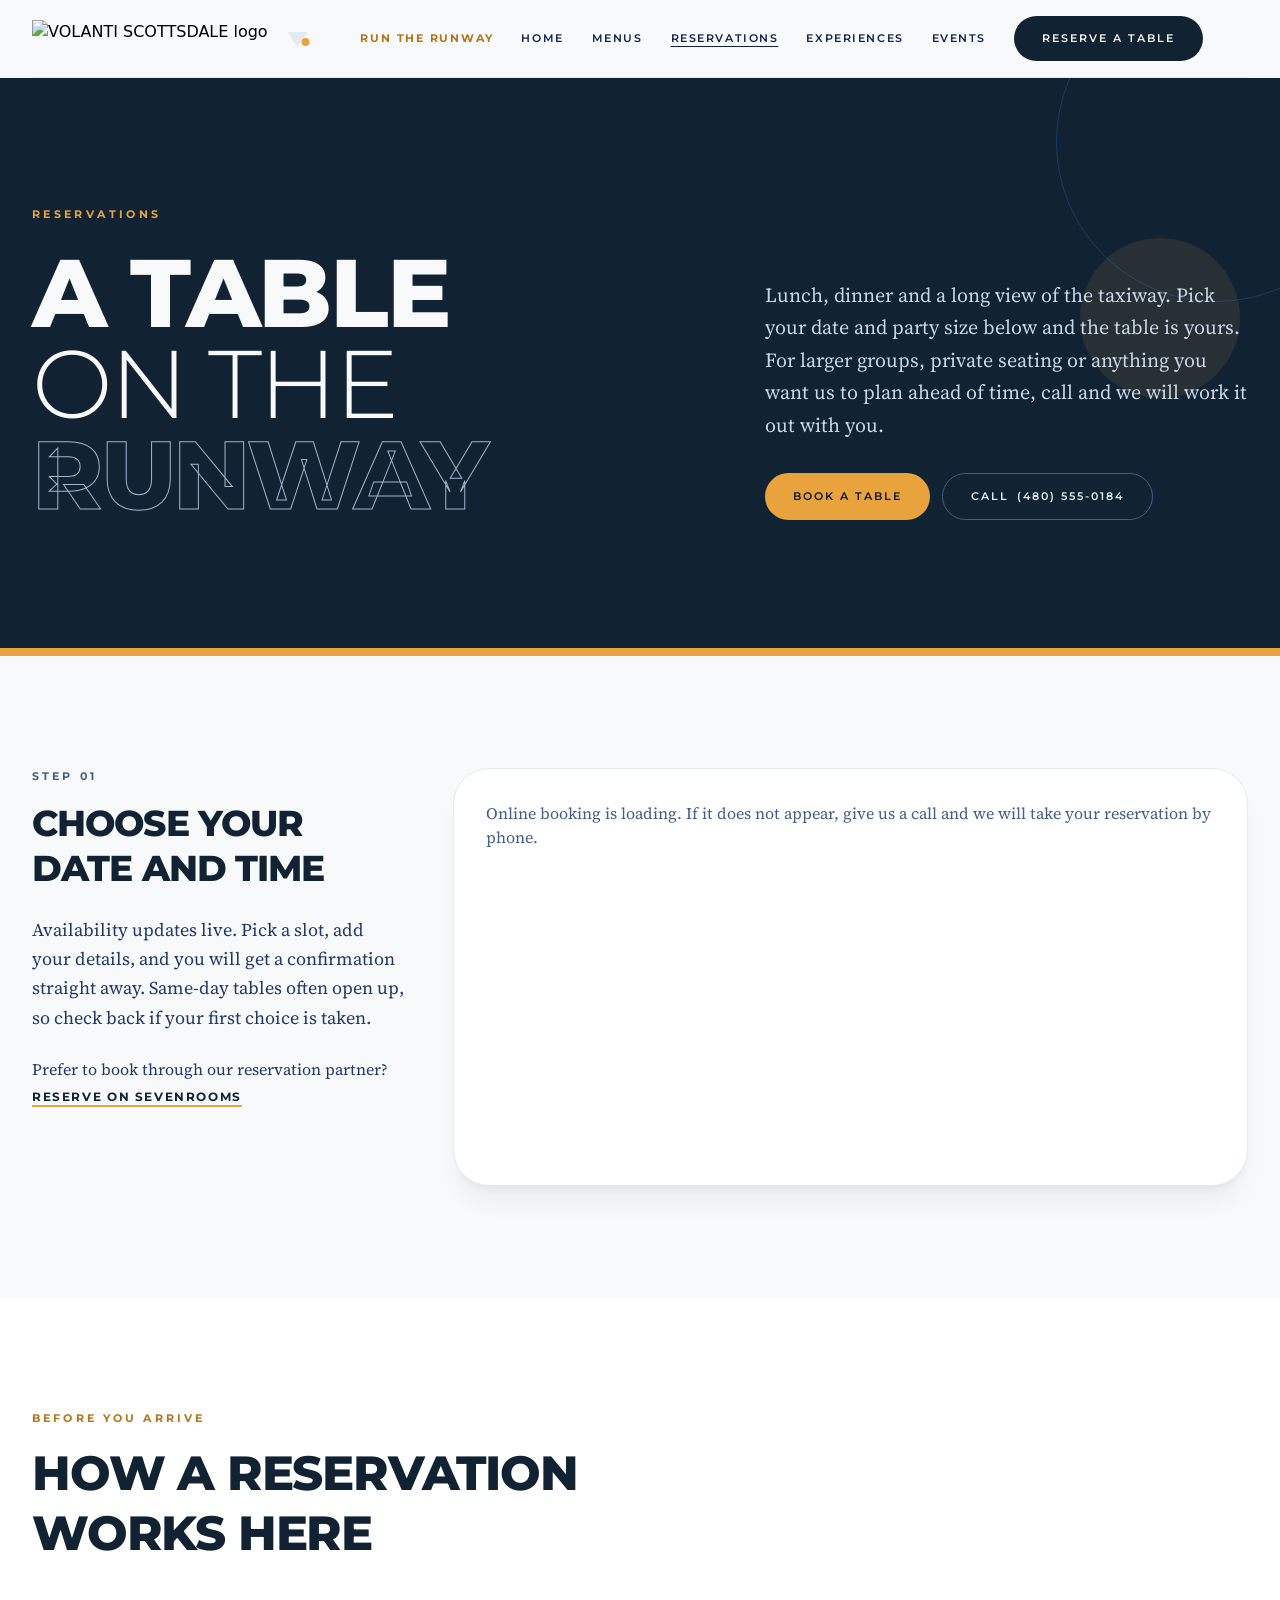
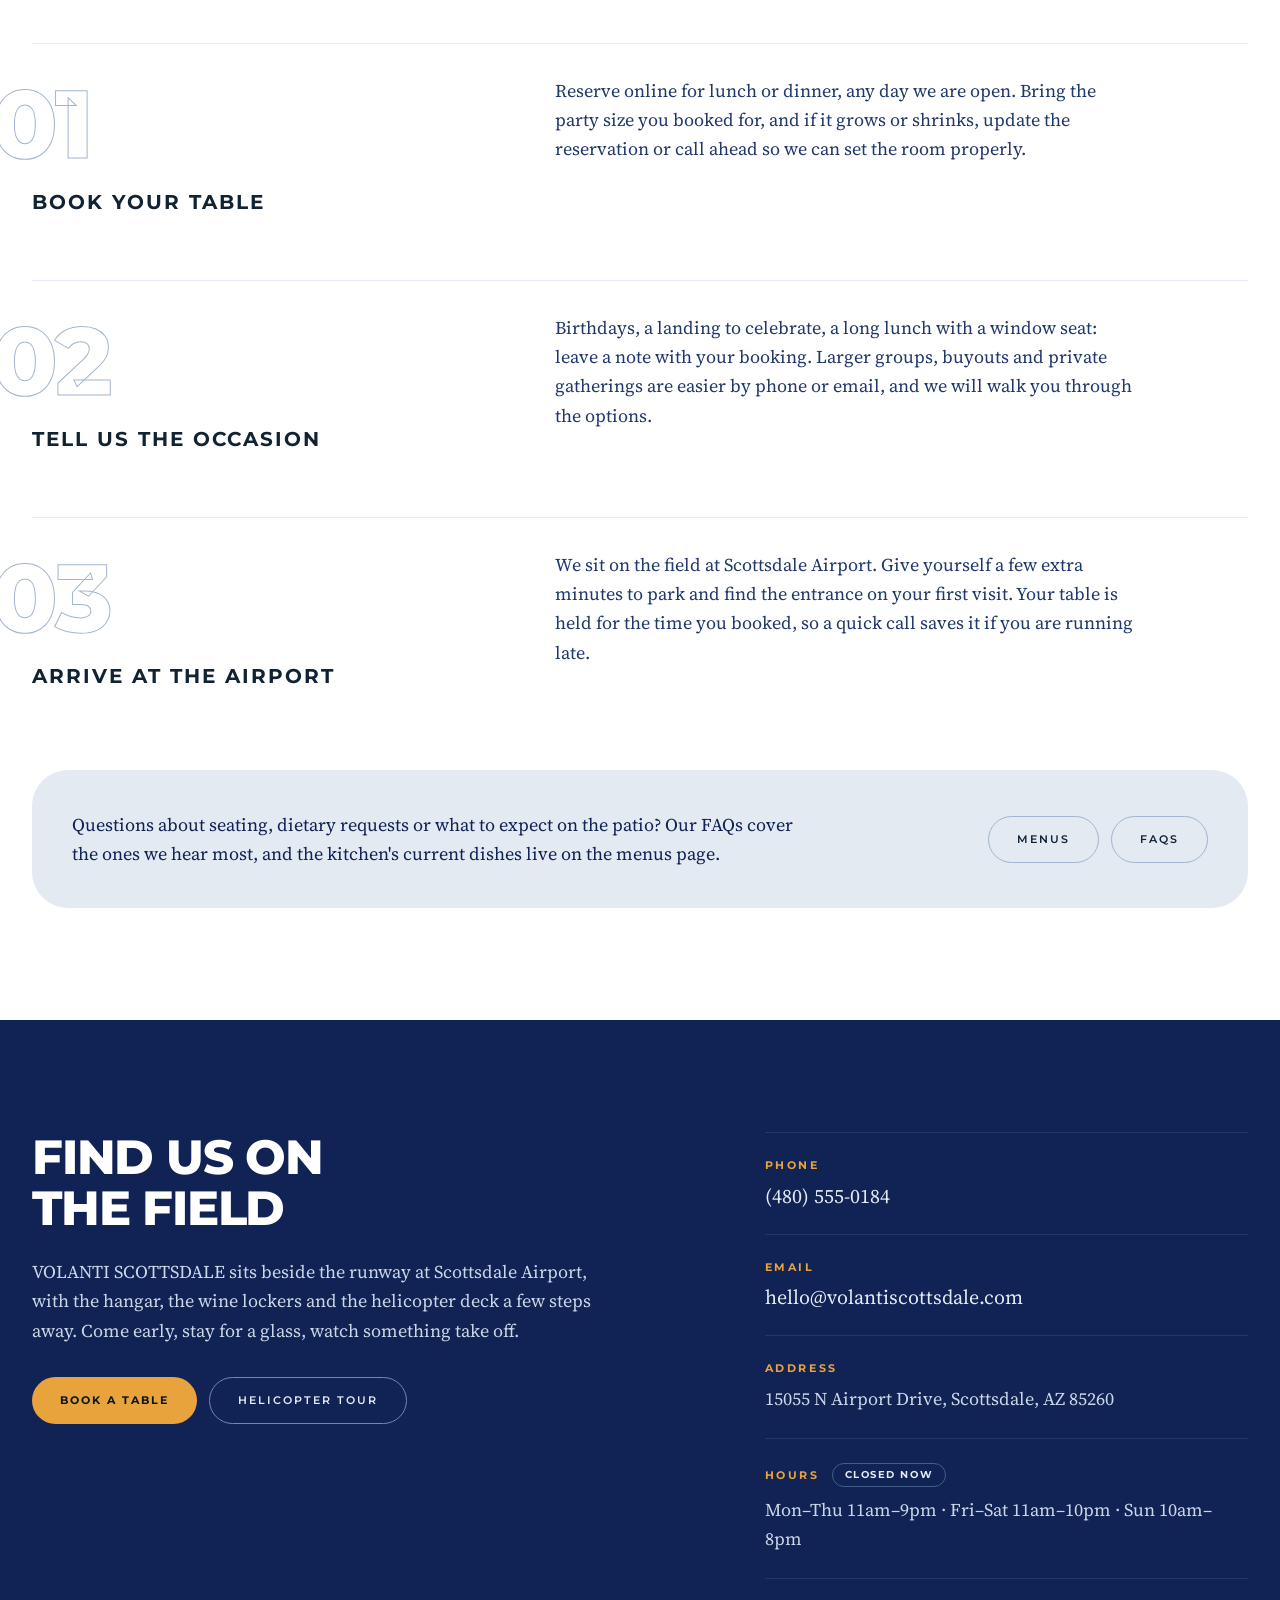
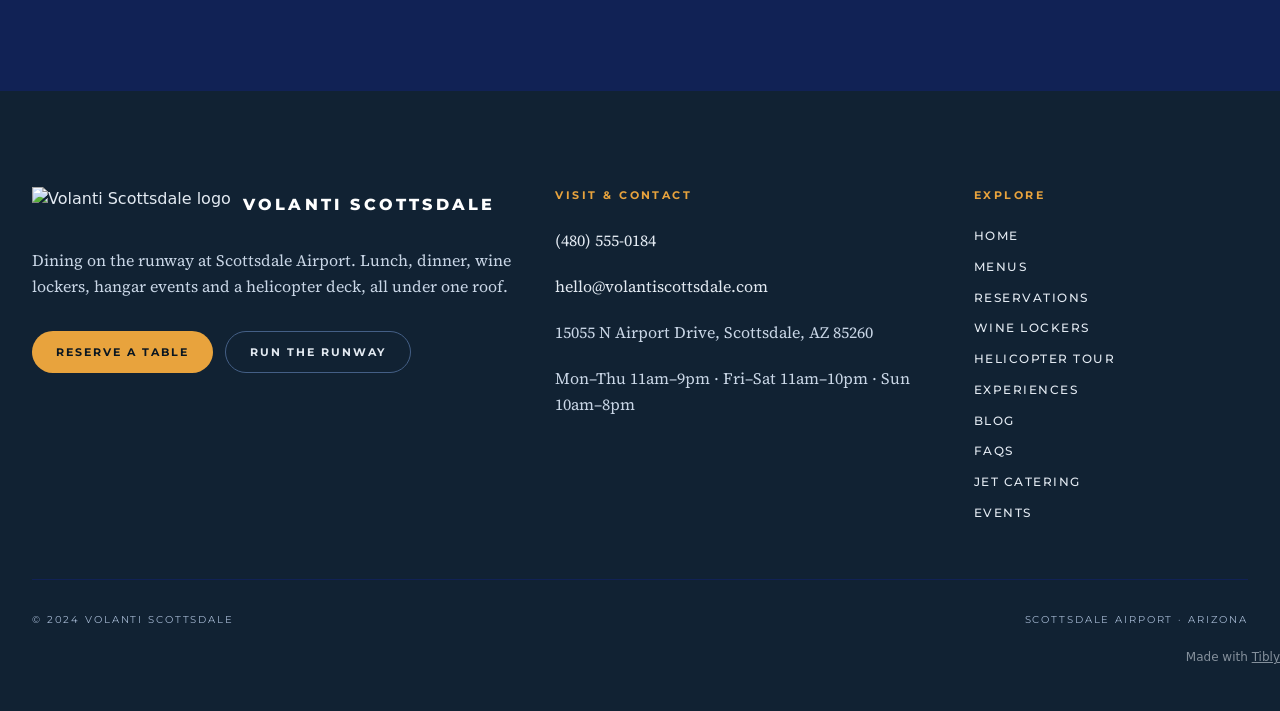
==== commit fc9ca7b3: "Update site copy via Tibly" ====
--- a/9967610.html
+++ b/9967610.html
@@ -36,7 +36,6 @@
     <div class="flex items-center justify-between gap-4 border-b border-brand-100 py-4">
       <a class="group flex items-center gap-3" href="/"><img data-tibly-logo="" src="https://br-winter-boat-ajcnusyq.storage.c-3.us-east-2.aws.neon.tech/tibly-site-media/sites/20a2a979-ffe7-46c9-9e67-ef5b201b06fc/a7d19541ecc7aaaa133e98862545978d.webp" alt="VOLANTI SCOTTSDALE logo" style="height:36px;width:auto;display:inline-block;vertical-align:middle"/> 
         <svg width="36" height="36" viewBox="0 0 36 36" fill="none" aria-hidden="true" class="shrink-0">
-          <rect x="1" y="1" width="34" height="34" rx="10" fill="#112233"></rect>
           <path d="M8 12h20L17 27z" fill="#E3EAF2"></path>
           <circle cx="25.5" cy="22" r="4" fill="#E8A33D"></circle>
         </svg>
--- a/styles.css
+++ b/styles.css
@@ -1,2 +1,2 @@
 /*! tailwindcss v4.3.2 | MIT License | https://tailwindcss.com */
-@layer properties{@supports (((-webkit-hyphens:none)) and (not (margin-trim:inline))) or ((-moz-orient:inline) and (not (color:rgb(from red r g b)))){*,:before,:after,::backdrop{--tw-space-y-reverse:0;--tw-divide-y-reverse:0;--tw-border-style:solid;--tw-gradient-position:initial;--tw-gradient-from:#0000;--tw-gradient-via:#0000;--tw-gradient-to:#0000;--tw-gradient-stops:initial;--tw-gradient-via-stops:initial;--tw-gradient-from-position:0%;--tw-gradient-via-position:50%;--tw-gradient-to-position:100%;--tw-leading:initial;--tw-font-weight:initial;--tw-tracking:initial;--tw-shadow:0 0 #0000;--tw-shadow-color:initial;--tw-shadow-alpha:100%;--tw-inset-shadow:0 0 #0000;--tw-inset-shadow-color:initial;--tw-inset-shadow-alpha:100%;--tw-ring-color:initial;--tw-ring-shadow:0 0 #0000;--tw-inset-ring-color:initial;--tw-inset-ring-shadow:0 0 #0000;--tw-ring-inset:initial;--tw-ring-offset-width:0px;--tw-ring-offset-color:#fff;--tw-ring-offset-shadow:0 0 #0000;--tw-duration:initial;--tw-translate-x:0;--tw-translate-y:0;--tw-translate-z:0;--tw-outline-style:solid}}}@layer theme{:root,:host{--font-sans:ui-sans-serif, system-ui, sans-serif, "Apple Color Emoji", "Segoe UI Emoji", "Segoe UI Symbol", "Noto Color Emoji";--font-mono:ui-monospace, SFMono-Regular, Menlo, Monaco, Consolas, "Liberation Mono", "Courier New", monospace;--color-white:#fff;--spacing:.25rem;--container-sm:24rem;--container-xl:36rem;--container-2xl:42rem;--container-4xl:56rem;--container-7xl:80rem;--text-xs:.75rem;--text-xs--line-height:calc(1 / .75);--text-sm:.875rem;--text-sm--line-height:calc(1.25 / .875);--text-base:1rem;--text-base--line-height:calc(1.5 / 1);--text-lg:1.125rem;--text-lg--line-height:calc(1.75 / 1.125);--text-xl:1.25rem;--text-xl--line-height:calc(1.75 / 1.25);--text-2xl:1.5rem;--text-2xl--line-height:calc(2 / 1.5);--text-3xl:1.875rem;--text-3xl--line-height:calc(2.25 / 1.875);--text-4xl:2.25rem;--text-4xl--line-height:calc(2.5 / 2.25);--text-5xl:3rem;--text-5xl--line-height:1;--text-6xl:3.75rem;--text-6xl--line-height:1;--text-7xl:4.5rem;--text-7xl--line-height:1;--text-8xl:6rem;--text-8xl--line-height:1;--text-9xl:8rem;--text-9xl--line-height:1;--font-weight-extralight:200;--font-weight-light:300;--font-weight-medium:500;--font-weight-semibold:600;--font-weight-bold:700;--font-weight-extrabold:800;--tracking-tighter:-.05em;--tracking-tight:-.025em;--leading-tight:1.25;--leading-snug:1.375;--leading-relaxed:1.625;--radius-sm:.5rem;--radius-md:.875rem;--radius-lg:1rem;--radius-xl:1.75rem;--radius-2xl:2.25rem;--aspect-video:16 / 9;--default-transition-duration:.15s;--default-transition-timing-function:cubic-bezier(.4, 0, .2, 1);--default-font-family:var(--font-sans);--default-mono-font-family:var(--font-mono);--color-brand-50:#f7f9fb;--color-brand-100:#e3eaf2;--color-brand-200:#c9d6e6;--color-brand-300:#a2b5cf;--color-brand-400:#6f89ad;--color-brand-500:#445f86;--color-brand-600:#21386a;--color-brand-700:#125;--color-brand-800:#123;--color-brand-900:#0a1621;--color-accent-50:#fdf6ea;--color-accent-100:#fae9cc;--color-accent-200:#f5d49e;--color-accent-300:#f0be6e;--color-accent-400:#e8a33d;--color-accent-500:#d88f23;--color-accent-600:#b3741a;--color-accent-700:#8c5a15;--color-accent-800:#654111;--color-accent-900:#42290b;--color-surface:#f7f9fb;--color-ink:#123;--font-display:"Montserrat", ui-sans-serif, system-ui, sans-serif;--font-body:"Source Serif 4", ui-serif, Georgia, serif;--animate-marquee:marquee 30s linear infinite;--animate-kenburns:kenburns 18s ease-in-out infinite alternate;--animate-float:float 6s ease-in-out infinite;--animate-pulse-soft:pulse-soft 4s ease-in-out infinite;--animate-spin-slow:spin-slow 24s linear infinite}}@layer base{*,:after,:before,::backdrop{box-sizing:border-box;border:0 solid;margin:0;padding:0}::file-selector-button{box-sizing:border-box;border:0 solid;margin:0;padding:0}html,:host{-webkit-text-size-adjust:100%;tab-size:4;line-height:1.5;font-family:var(--default-font-family,ui-sans-serif, system-ui, sans-serif, "Apple Color Emoji", "Segoe UI Emoji", "Segoe UI Symbol", "Noto Color Emoji");font-feature-settings:var(--default-font-feature-settings,normal);font-variation-settings:var(--default-font-variation-settings,normal);-webkit-tap-highlight-color:transparent}hr{height:0;color:inherit;border-top-width:1px}abbr:where([title]){-webkit-text-decoration:underline dotted;text-decoration:underline dotted}h1,h2,h3,h4,h5,h6{font-size:inherit;font-weight:inherit}a{color:inherit;-webkit-text-decoration:inherit;-webkit-text-decoration:inherit;-webkit-text-decoration:inherit;text-decoration:inherit}b,strong{font-weight:bolder}code,kbd,samp,pre{font-family:var(--default-mono-font-family,ui-monospace, SFMono-Regular, Menlo, Monaco, Consolas, "Liberation Mono", "Courier New", monospace);font-feature-settings:var(--default-mono-font-feature-settings,normal);font-variation-settings:var(--default-mono-font-variation-settings,normal);font-size:1em}small{font-size:80%}sub,sup{vertical-align:baseline;font-size:75%;line-height:0;position:relative}sub{bottom:-.25em}sup{top:-.5em}table{text-indent:0;border-color:inherit;border-collapse:collapse}:-moz-focusring{outline:auto}progress{vertical-align:baseline}summary{display:list-item}ol,ul,menu{list-style:none}img,svg,video,canvas,audio,iframe,embed,object{vertical-align:middle;display:block}img,video{max-width:100%;height:auto}button,input,select,optgroup,textarea{font:inherit;font-feature-settings:inherit;font-variation-settings:inherit;letter-spacing:inherit;color:inherit;opacity:1;background-color:#0000;border-radius:0}::file-selector-button{font:inherit;font-feature-settings:inherit;font-variation-settings:inherit;letter-spacing:inherit;color:inherit;opacity:1;background-color:#0000;border-radius:0}:where(select:is([multiple],[size])) optgroup{font-weight:bolder}:where(select:is([multiple],[size])) optgroup option{padding-inline-start:20px}::file-selector-button{margin-inline-end:4px}::placeholder{opacity:1}@supports (not ((-webkit-appearance:-apple-pay-button))) or (contain-intrinsic-size:1px){::placeholder{color:currentColor}@supports (color:color-mix(in lab, red, red)){::placeholder{color:color-mix(in oklab, currentcolor 50%, transparent)}}}textarea{resize:vertical}::-webkit-search-decoration{-webkit-appearance:none}::-webkit-date-and-time-value{min-height:1lh;text-align:inherit}::-webkit-datetime-edit{display:inline-flex}::-webkit-datetime-edit-fields-wrapper{padding:0}::-webkit-datetime-edit{padding-block:0}::-webkit-datetime-edit-year-field{padding-block:0}::-webkit-datetime-edit-month-field{padding-block:0}::-webkit-datetime-edit-day-field{padding-block:0}::-webkit-datetime-edit-hour-field{padding-block:0}::-webkit-datetime-edit-minute-field{padding-block:0}::-webkit-datetime-edit-second-field{padding-block:0}::-webkit-datetime-edit-millisecond-field{padding-block:0}::-webkit-datetime-edit-meridiem-field{padding-block:0}::-webkit-calendar-picker-indicator{line-height:1}:-moz-ui-invalid{box-shadow:none}button,input:where([type=button],[type=reset],[type=submit]){appearance:button}::file-selector-button{appearance:button}::-webkit-inner-spin-button{height:auto}::-webkit-outer-spin-button{height:auto}[hidden]:where(:not([hidden=until-found])){display:none!important}}@layer components{.btn{justify-content:center;align-items:center;gap:calc(var(--spacing) * 2);background-color:var(--color-brand-800);padding-inline:calc(var(--spacing) * 7);padding-block:calc(var(--spacing) * 3.5);font-family:var(--font-display);--tw-font-weight:var(--font-weight-semibold);font-size:.7rem;font-weight:var(--font-weight-semibold);--tw-tracking:.18em;letter-spacing:.18em;color:var(--color-brand-50);text-transform:uppercase;transition-property:color,background-color,border-color,outline-color,text-decoration-color,fill,stroke,--tw-gradient-from,--tw-gradient-via,--tw-gradient-to,opacity,box-shadow,transform,translate,scale,rotate,filter,-webkit-backdrop-filter,backdrop-filter,display,content-visibility,overlay,pointer-events;transition-timing-function:var(--tw-ease,var(--default-transition-timing-function));transition-duration:var(--tw-duration,var(--default-transition-duration));--tw-duration:.3s;border-radius:3.40282e38px;transition-duration:.3s;display:inline-flex}@media (hover:hover){.btn:hover{--tw-translate-y:calc(var(--spacing) * -.5);translate:var(--tw-translate-x) var(--tw-translate-y);background-color:var(--color-brand-700)}}.btn:focus-visible{outline-style:var(--tw-outline-style);outline-offset:2px;outline-width:2px;outline-color:var(--color-accent-400)}.btn-secondary{justify-content:center;align-items:center;gap:calc(var(--spacing) * 2);border-style:var(--tw-border-style);border-width:1px;border-color:var(--color-brand-300);padding-inline:calc(var(--spacing) * 7);padding-block:calc(var(--spacing) * 3.5);font-family:var(--font-display);--tw-font-weight:var(--font-weight-semibold);font-size:.7rem;font-weight:var(--font-weight-semibold);--tw-tracking:.18em;letter-spacing:.18em;color:var(--color-brand-800);text-transform:uppercase;transition-property:color,background-color,border-color,outline-color,text-decoration-color,fill,stroke,--tw-gradient-from,--tw-gradient-via,--tw-gradient-to,opacity,box-shadow,transform,translate,scale,rotate,filter,-webkit-backdrop-filter,backdrop-filter,display,content-visibility,overlay,pointer-events;transition-timing-function:var(--tw-ease,var(--default-transition-timing-function));transition-duration:var(--tw-duration,var(--default-transition-duration));--tw-duration:.3s;background-color:#0000;border-radius:3.40282e38px;transition-duration:.3s;display:inline-flex}@media (hover:hover){.btn-secondary:hover{border-color:var(--color-brand-800);background-color:var(--color-brand-800);color:var(--color-brand-50)}}.btn-secondary:focus-visible{outline-style:var(--tw-outline-style);outline-offset:2px;outline-width:2px;outline-color:var(--color-accent-400)}.card{border-radius:var(--radius-xl);border-style:var(--tw-border-style);border-width:1px;border-color:var(--color-brand-100);background-color:var(--color-white);padding:calc(var(--spacing) * 6);transition-property:color,background-color,border-color,outline-color,text-decoration-color,fill,stroke,--tw-gradient-from,--tw-gradient-via,--tw-gradient-to,opacity,box-shadow,transform,translate,scale,rotate,filter,-webkit-backdrop-filter,backdrop-filter,display,content-visibility,overlay,pointer-events;transition-timing-function:var(--tw-ease,var(--default-transition-timing-function));transition-duration:var(--tw-duration,var(--default-transition-duration));--tw-duration:.3s;transition-duration:.3s}@media (hover:hover){.card:hover{border-color:var(--color-brand-200);--tw-shadow:0 20px 25px -5px var(--tw-shadow-color,#0000001a), 0 8px 10px -6px var(--tw-shadow-color,#0000001a);box-shadow:var(--tw-inset-shadow), var(--tw-inset-ring-shadow), var(--tw-ring-offset-shadow), var(--tw-ring-shadow), var(--tw-shadow);--tw-shadow-color:#0a16210d}@supports (color:color-mix(in lab, red, red)){.card:hover{--tw-shadow-color:color-mix(in oklab, color-mix(in oklab, var(--color-brand-900) 5%, transparent) var(--tw-shadow-alpha), transparent)}}}@media (min-width:48rem){.card{padding:calc(var(--spacing) * 8)}}}@layer utilities{.pointer-events-none{pointer-events:none}.sr-only{clip-path:inset(50%);white-space:nowrap;border-width:0;width:1px;height:1px;margin:-1px;padding:0;position:absolute;overflow:hidden}.absolute{position:absolute}.fixed{position:fixed}.relative{position:relative}.sticky{position:sticky}.inset-0{inset:0}.inset-x-0{inset-inline:0}.inset-y-0{inset-block:0}.-top-24{top:calc(var(--spacing) * -24)}.-top-28{top:calc(var(--spacing) * -28)}.top-0{top:0}.top-1\/2{top:50%}.top-40{top:calc(var(--spacing) * 40)}.-right-10{right:calc(var(--spacing) * -10)}.-right-24{right:calc(var(--spacing) * -24)}.-right-28{right:calc(var(--spacing) * -28)}.right-0{right:0}.right-10{right:calc(var(--spacing) * 10)}.bottom-0{bottom:0}.isolate{isolation:isolate}.z-10{z-index:10}.z-40{z-index:40}.z-50{z-index:50}.mx-auto{margin-inline:auto}.mt-1\.5{margin-top:calc(var(--spacing) * 1.5)}.mt-2{margin-top:calc(var(--spacing) * 2)}.mt-3{margin-top:calc(var(--spacing) * 3)}.mt-4{margin-top:calc(var(--spacing) * 4)}.mt-5{margin-top:calc(var(--spacing) * 5)}.mt-6{margin-top:calc(var(--spacing) * 6)}.mt-7{margin-top:calc(var(--spacing) * 7)}.mt-8{margin-top:calc(var(--spacing) * 8)}.mt-9{margin-top:calc(var(--spacing) * 9)}.mt-10{margin-top:calc(var(--spacing) * 10)}.mt-12{margin-top:calc(var(--spacing) * 12)}.mt-14{margin-top:calc(var(--spacing) * 14)}.mt-16{margin-top:calc(var(--spacing) * 16)}.mt-auto{margin-top:auto}.-ml-1{margin-left:calc(var(--spacing) * -1)}.-ml-2{margin-left:calc(var(--spacing) * -2)}.-ml-5{margin-left:calc(var(--spacing) * -5)}.ml-3{margin-left:calc(var(--spacing) * 3)}.block{display:block}.flex{display:flex}.grid{display:grid}.hidden{display:none}.inline-block{display:inline-block}.inline-flex{display:inline-flex}.table{display:table}.aspect-video{aspect-ratio:var(--aspect-video)}.h-0\.5{height:calc(var(--spacing) * .5)}.h-2{height:calc(var(--spacing) * 2)}.h-9{height:calc(var(--spacing) * 9)}.h-16{height:calc(var(--spacing) * 16)}.h-40{height:calc(var(--spacing) * 40)}.h-72{height:calc(var(--spacing) * 72)}.h-80{height:calc(var(--spacing) * 80)}.h-full{height:100%}.h-px{height:1px}.min-h-\[22rem\]{min-height:22rem}.min-h-\[88svh\]{min-height:88svh}.w-1\/3{width:33.3333%}.w-7{width:calc(var(--spacing) * 7)}.w-10{width:calc(var(--spacing) * 10)}.w-14{width:calc(var(--spacing) * 14)}.w-16{width:calc(var(--spacing) * 16)}.w-20{width:calc(var(--spacing) * 20)}.w-24{width:calc(var(--spacing) * 24)}.w-40{width:calc(var(--spacing) * 40)}.w-72{width:calc(var(--spacing) * 72)}.w-80{width:calc(var(--spacing) * 80)}.w-auto{width:auto}.w-fit{width:fit-content}.w-full{width:100%}.max-w-2xl{max-width:var(--container-2xl)}.max-w-4xl{max-width:var(--container-4xl)}.max-w-7xl{max-width:var(--container-7xl)}.max-w-prose{max-width:65ch}.max-w-sm{max-width:var(--container-sm)}.max-w-xl{max-width:var(--container-xl)}.shrink-0{flex-shrink:0}.animate-float{animation:var(--animate-float)}.animate-pulse-soft{animation:var(--animate-pulse-soft)}.cursor-pointer{cursor:pointer}.grid-cols-1{grid-template-columns:repeat(1,minmax(0,1fr))}.grid-cols-2{grid-template-columns:repeat(2,minmax(0,1fr))}.flex-col{flex-direction:column}.flex-wrap{flex-wrap:wrap}.items-baseline{align-items:baseline}.items-center{align-items:center}.items-end{align-items:flex-end}.items-start{align-items:flex-start}.justify-between{justify-content:space-between}.justify-center{justify-content:center}.justify-end{justify-content:flex-end}.gap-2{gap:calc(var(--spacing) * 2)}.gap-3{gap:calc(var(--spacing) * 3)}.gap-4{gap:calc(var(--spacing) * 4)}.gap-5{gap:calc(var(--spacing) * 5)}.gap-6{gap:calc(var(--spacing) * 6)}.gap-8{gap:calc(var(--spacing) * 8)}.gap-10{gap:calc(var(--spacing) * 10)}.gap-12{gap:calc(var(--spacing) * 12)}:where(.space-y-0>:not(:last-child)){--tw-space-y-reverse:0;margin-block:0}:where(.space-y-2>:not(:last-child)){--tw-space-y-reverse:0;margin-block-start:calc(calc(var(--spacing) * 2) * var(--tw-space-y-reverse));margin-block-end:calc(calc(var(--spacing) * 2) * calc(1 - var(--tw-space-y-reverse)))}:where(.space-y-5>:not(:last-child)){--tw-space-y-reverse:0;margin-block-start:calc(calc(var(--spacing) * 5) * var(--tw-space-y-reverse));margin-block-end:calc(calc(var(--spacing) * 5) * calc(1 - var(--tw-space-y-reverse)))}:where(.space-y-6>:not(:last-child)){--tw-space-y-reverse:0;margin-block-start:calc(calc(var(--spacing) * 6) * var(--tw-space-y-reverse));margin-block-end:calc(calc(var(--spacing) * 6) * calc(1 - var(--tw-space-y-reverse)))}:where(.space-y-7>:not(:last-child)){--tw-space-y-reverse:0;margin-block-start:calc(calc(var(--spacing) * 7) * var(--tw-space-y-reverse));margin-block-end:calc(calc(var(--spacing) * 7) * calc(1 - var(--tw-space-y-reverse)))}:where(.space-y-12>:not(:last-child)){--tw-space-y-reverse:0;margin-block-start:calc(calc(var(--spacing) * 12) * var(--tw-space-y-reverse));margin-block-end:calc(calc(var(--spacing) * 12) * calc(1 - var(--tw-space-y-reverse)))}:where(.space-y-14>:not(:last-child)){--tw-space-y-reverse:0;margin-block-start:calc(calc(var(--spacing) * 14) * var(--tw-space-y-reverse));margin-block-end:calc(calc(var(--spacing) * 14) * calc(1 - var(--tw-space-y-reverse)))}.gap-x-6{column-gap:calc(var(--spacing) * 6)}.gap-y-3{row-gap:calc(var(--spacing) * 3)}:where(.divide-y>:not(:last-child)){--tw-divide-y-reverse:0;border-bottom-style:var(--tw-border-style);border-top-style:var(--tw-border-style);border-top-width:calc(1px * var(--tw-divide-y-reverse));border-bottom-width:calc(1px * calc(1 - var(--tw-divide-y-reverse)))}:where(.divide-brand-100>:not(:last-child)){border-color:var(--color-brand-100)}:where(.divide-brand-600>:not(:last-child)){border-color:var(--color-brand-600)}.overflow-hidden{overflow:hidden}.overflow-y-auto{overflow-y:auto}.rounded-2xl{border-radius:var(--radius-2xl)}.rounded-full{border-radius:3.40282e38px}.rounded-md{border-radius:var(--radius-md)}.rounded-xl{border-radius:var(--radius-xl)}.border{border-style:var(--tw-border-style);border-width:1px}.border-0{border-style:var(--tw-border-style);border-width:0}.border-y{border-block-style:var(--tw-border-style);border-block-width:1px}.border-t{border-top-style:var(--tw-border-style);border-top-width:1px}.border-b{border-bottom-style:var(--tw-border-style);border-bottom-width:1px}.border-l{border-left-style:var(--tw-border-style);border-left-width:1px}.border-l-0{border-left-style:var(--tw-border-style);border-left-width:0}.border-l-2{border-left-style:var(--tw-border-style);border-left-width:2px}.border-accent-400{border-color:var(--color-accent-400)}.border-accent-400\/40{border-color:#e8a33d66}@supports (color:color-mix(in lab, red, red)){.border-accent-400\/40{border-color:color-mix(in oklab, var(--color-accent-400) 40%, transparent)}}.border-accent-400\/60{border-color:#e8a33d99}@supports (color:color-mix(in lab, red, red)){.border-accent-400\/60{border-color:color-mix(in oklab, var(--color-accent-400) 60%, transparent)}}.border-brand-100{border-color:var(--color-brand-100)}.border-brand-200{border-color:var(--color-brand-200)}.border-brand-300{border-color:var(--color-brand-300)}.border-brand-300\/60{border-color:#a2b5cf99}@supports (color:color-mix(in lab, red, red)){.border-brand-300\/60{border-color:color-mix(in oklab, var(--color-brand-300) 60%, transparent)}}.border-brand-400{border-color:var(--color-brand-400)}.border-brand-500{border-color:var(--color-brand-500)}.border-brand-600{border-color:var(--color-brand-600)}.border-brand-700{border-color:var(--color-brand-700)}.border-transparent{border-color:#0000}.border-white\/15{border-color:#ffffff26}@supports (color:color-mix(in lab, red, red)){.border-white\/15{border-color:color-mix(in oklab, var(--color-white) 15%, transparent)}}.bg-accent-400{background-color:var(--color-accent-400)}.bg-accent-400\/10{background-color:#e8a33d1a}@supports (color:color-mix(in lab, red, red)){.bg-accent-400\/10{background-color:color-mix(in oklab, var(--color-accent-400) 10%, transparent)}}.bg-accent-400\/90{background-color:#e8a33de6}@supports (color:color-mix(in lab, red, red)){.bg-accent-400\/90{background-color:color-mix(in oklab, var(--color-accent-400) 90%, transparent)}}.bg-brand-50{background-color:var(--color-brand-50)}.bg-brand-100{background-color:var(--color-brand-100)}.bg-brand-300{background-color:var(--color-brand-300)}.bg-brand-700{background-color:var(--color-brand-700)}.bg-brand-700\/60{background-color:#1259}@supports (color:color-mix(in lab, red, red)){.bg-brand-700\/60{background-color:color-mix(in oklab, var(--color-brand-700) 60%, transparent)}}.bg-brand-800{background-color:var(--color-brand-800)}.bg-brand-900\/40{background-color:#0a162166}@supports (color:color-mix(in lab, red, red)){.bg-brand-900\/40{background-color:color-mix(in oklab, var(--color-brand-900) 40%, transparent)}}.bg-current{background-color:currentColor}.bg-ink{background-color:var(--color-ink)}.bg-surface{background-color:var(--color-surface)}.bg-white{background-color:var(--color-white)}.bg-gradient-to-t{--tw-gradient-position:to top in oklab;background-image:linear-gradient(var(--tw-gradient-stops))}.from-brand-900\/92{--tw-gradient-from:#0a1621eb}@supports (color:color-mix(in lab, red, red)){.from-brand-900\/92{--tw-gradient-from:color-mix(in oklab, var(--color-brand-900) 92%, transparent)}}.from-brand-900\/92{--tw-gradient-stops:var(--tw-gradient-via-stops,var(--tw-gradient-position), var(--tw-gradient-from) var(--tw-gradient-from-position), var(--tw-gradient-to) var(--tw-gradient-to-position))}.via-brand-900\/60{--tw-gradient-via:#0a162199}@supports (color:color-mix(in lab, red, red)){.via-brand-900\/60{--tw-gradient-via:color-mix(in oklab, var(--color-brand-900) 60%, transparent)}}.via-brand-900\/60{--tw-gradient-via-stops:var(--tw-gradient-position), var(--tw-gradient-from) var(--tw-gradient-from-position), var(--tw-gradient-via) var(--tw-gradient-via-position), var(--tw-gradient-to) var(--tw-gradient-to-position);--tw-gradient-stops:var(--tw-gradient-via-stops)}.to-brand-900\/25{--tw-gradient-to:#0a162140}@supports (color:color-mix(in lab, red, red)){.to-brand-900\/25{--tw-gradient-to:color-mix(in oklab, var(--color-brand-900) 25%, transparent)}}.to-brand-900\/25{--tw-gradient-stops:var(--tw-gradient-via-stops,var(--tw-gradient-position), var(--tw-gradient-from) var(--tw-gradient-from-position), var(--tw-gradient-to) var(--tw-gradient-to-position))}.object-cover{object-fit:cover}.p-2{padding:calc(var(--spacing) * 2)}.p-3{padding:calc(var(--spacing) * 3)}.p-4{padding:calc(var(--spacing) * 4)}.p-6{padding:calc(var(--spacing) * 6)}.p-7{padding:calc(var(--spacing) * 7)}.p-8{padding:calc(var(--spacing) * 8)}.px-3{padding-inline:calc(var(--spacing) * 3)}.px-4{padding-inline:calc(var(--spacing) * 4)}.px-5{padding-inline:calc(var(--spacing) * 5)}.px-6{padding-inline:calc(var(--spacing) * 6)}.px-7{padding-inline:calc(var(--spacing) * 7)}.px-8{padding-inline:calc(var(--spacing) * 8)}.py-1{padding-block:var(--spacing)}.py-1\.5{padding-block:calc(var(--spacing) * 1.5)}.py-2{padding-block:calc(var(--spacing) * 2)}.py-3{padding-block:calc(var(--spacing) * 3)}.py-3\.5{padding-block:calc(var(--spacing) * 3.5)}.py-4{padding-block:calc(var(--spacing) * 4)}.py-6{padding-block:calc(var(--spacing) * 6)}.py-7{padding-block:calc(var(--spacing) * 7)}.py-8{padding-block:calc(var(--spacing) * 8)}.py-10{padding-block:calc(var(--spacing) * 10)}.py-12{padding-block:calc(var(--spacing) * 12)}.py-16{padding-block:calc(var(--spacing) * 16)}.py-20{padding-block:calc(var(--spacing) * 20)}.py-24{padding-block:calc(var(--spacing) * 24)}.pt-4{padding-top:calc(var(--spacing) * 4)}.pt-6{padding-top:calc(var(--spacing) * 6)}.pt-8{padding-top:calc(var(--spacing) * 8)}.pt-10{padding-top:calc(var(--spacing) * 10)}.pt-12{padding-top:calc(var(--spacing) * 12)}.pt-16{padding-top:calc(var(--spacing) * 16)}.pt-28{padding-top:calc(var(--spacing) * 28)}.pb-0\.5{padding-bottom:calc(var(--spacing) * .5)}.pb-1{padding-bottom:var(--spacing)}.pb-3{padding-bottom:calc(var(--spacing) * 3)}.pb-4{padding-bottom:calc(var(--spacing) * 4)}.pb-12{padding-bottom:calc(var(--spacing) * 12)}.pb-16{padding-bottom:calc(var(--spacing) * 16)}.pb-24{padding-bottom:calc(var(--spacing) * 24)}.pl-6{padding-left:calc(var(--spacing) * 6)}.font-body{font-family:var(--font-body)}.font-display{font-family:var(--font-display)}.text-2xl{font-size:var(--text-2xl);line-height:var(--tw-leading,var(--text-2xl--line-height))}.text-3xl{font-size:var(--text-3xl);line-height:var(--tw-leading,var(--text-3xl--line-height))}.text-4xl{font-size:var(--text-4xl);line-height:var(--tw-leading,var(--text-4xl--line-height))}.text-5xl{font-size:var(--text-5xl);line-height:var(--tw-leading,var(--text-5xl--line-height))}.text-6xl{font-size:var(--text-6xl);line-height:var(--tw-leading,var(--text-6xl--line-height))}.text-7xl{font-size:var(--text-7xl);line-height:var(--tw-leading,var(--text-7xl--line-height))}.text-base{font-size:var(--text-base);line-height:var(--tw-leading,var(--text-base--line-height))}.text-lg{font-size:var(--text-lg);line-height:var(--tw-leading,var(--text-lg--line-height))}.text-sm{font-size:var(--text-sm);line-height:var(--tw-leading,var(--text-sm--line-height))}.text-xl{font-size:var(--text-xl);line-height:var(--tw-leading,var(--text-xl--line-height))}.text-xs{font-size:var(--text-xs);line-height:var(--tw-leading,var(--text-xs--line-height))}.text-\[0\.6rem\]{font-size:.6rem}.text-\[0\.7rem\]{font-size:.7rem}.text-\[0\.62rem\]{font-size:.62rem}.text-\[0\.65rem\]{font-size:.65rem}.text-\[0\.68rem\]{font-size:.68rem}.text-\[0\.72rem\]{font-size:.72rem}.text-\[0\.78rem\]{font-size:.78rem}.text-\[6\.5rem\]{font-size:6.5rem}.leading-\[0\.9\]{--tw-leading:.9;line-height:.9}.leading-\[0\.75\]{--tw-leading:.75;line-height:.75}.leading-\[0\.92\]{--tw-leading:.92;line-height:.92}.leading-\[0\.95\]{--tw-leading:.95;line-height:.95}.leading-\[1\.02\]{--tw-leading:1.02;line-height:1.02}.leading-\[1\.05\]{--tw-leading:1.05;line-height:1.05}.leading-\[1\.75\]{--tw-leading:1.75;line-height:1.75}.leading-none{--tw-leading:1;line-height:1}.leading-relaxed{--tw-leading:var(--leading-relaxed);line-height:var(--leading-relaxed)}.leading-snug{--tw-leading:var(--leading-snug);line-height:var(--leading-snug)}.leading-tight{--tw-leading:var(--leading-tight);line-height:var(--leading-tight)}.font-bold{--tw-font-weight:var(--font-weight-bold);font-weight:var(--font-weight-bold)}.font-extrabold{--tw-font-weight:var(--font-weight-extrabold);font-weight:var(--font-weight-extrabold)}.font-extralight{--tw-font-weight:var(--font-weight-extralight);font-weight:var(--font-weight-extralight)}.font-light{--tw-font-weight:var(--font-weight-light);font-weight:var(--font-weight-light)}.font-medium{--tw-font-weight:var(--font-weight-medium);font-weight:var(--font-weight-medium)}.font-semibold{--tw-font-weight:var(--font-weight-semibold);font-weight:var(--font-weight-semibold)}.tracking-\[0\.1em\]{--tw-tracking:.1em;letter-spacing:.1em}.tracking-\[0\.2em\]{--tw-tracking:.2em;letter-spacing:.2em}.tracking-\[0\.3em\]{--tw-tracking:.3em;letter-spacing:.3em}.tracking-\[0\.08em\]{--tw-tracking:.08em;letter-spacing:.08em}.tracking-\[0\.12em\]{--tw-tracking:.12em;letter-spacing:.12em}.tracking-\[0\.14em\]{--tw-tracking:.14em;letter-spacing:.14em}.tracking-\[0\.16em\]{--tw-tracking:.16em;letter-spacing:.16em}.tracking-\[0\.18em\]{--tw-tracking:.18em;letter-spacing:.18em}.tracking-\[0\.22em\]{--tw-tracking:.22em;letter-spacing:.22em}.tracking-\[0\.24em\]{--tw-tracking:.24em;letter-spacing:.24em}.tracking-\[0\.28em\]{--tw-tracking:.28em;letter-spacing:.28em}.tracking-\[0\.35em\]{--tw-tracking:.35em;letter-spacing:.35em}.tracking-tight{--tw-tracking:var(--tracking-tight);letter-spacing:var(--tracking-tight)}.tracking-tighter{--tw-tracking:var(--tracking-tighter);letter-spacing:var(--tracking-tighter)}.break-words{overflow-wrap:break-word}.text-accent-300{color:var(--color-accent-300)}.text-accent-400{color:var(--color-accent-400)}.text-accent-500{color:var(--color-accent-500)}.text-accent-600{color:var(--color-accent-600)}.text-brand-50{color:var(--color-brand-50)}.text-brand-100{color:var(--color-brand-100)}.text-brand-200{color:var(--color-brand-200)}.text-brand-300{color:var(--color-brand-300)}.text-brand-400{color:var(--color-brand-400)}.text-brand-500{color:var(--color-brand-500)}.text-brand-600{color:var(--color-brand-600)}.text-brand-700{color:var(--color-brand-700)}.text-brand-800{color:var(--color-brand-800)}.text-brand-900{color:var(--color-brand-900)}.text-ink{color:var(--color-ink)}.text-transparent{color:#0000}.text-white{color:var(--color-white)}.uppercase{text-transform:uppercase}.italic{font-style:italic}.underline{text-decoration-line:underline}.decoration-accent-400{-webkit-text-decoration-color:var(--color-accent-400);-webkit-text-decoration-color:var(--color-accent-400);text-decoration-color:var(--color-accent-400)}.decoration-brand-500{-webkit-text-decoration-color:var(--color-brand-500);-webkit-text-decoration-color:var(--color-brand-500);text-decoration-color:var(--color-brand-500)}.decoration-brand-600{-webkit-text-decoration-color:var(--color-brand-600);-webkit-text-decoration-color:var(--color-brand-600);text-decoration-color:var(--color-brand-600)}.decoration-2{text-decoration-thickness:2px}.underline-offset-4{text-underline-offset:4px}.underline-offset-8{text-underline-offset:8px}.shadow-xl{--tw-shadow:0 20px 25px -5px var(--tw-shadow-color,#0000001a), 0 8px 10px -6px var(--tw-shadow-color,#0000001a);box-shadow:var(--tw-inset-shadow), var(--tw-inset-ring-shadow), var(--tw-ring-offset-shadow), var(--tw-ring-shadow), var(--tw-shadow)}.shadow-brand-900\/5{--tw-shadow-color:#0a16210d}@supports (color:color-mix(in lab, red, red)){.shadow-brand-900\/5{--tw-shadow-color:color-mix(in oklab, color-mix(in oklab, var(--color-brand-900) 5%, transparent) var(--tw-shadow-alpha), transparent)}}.transition{transition-property:color,background-color,border-color,outline-color,text-decoration-color,fill,stroke,--tw-gradient-from,--tw-gradient-via,--tw-gradient-to,opacity,box-shadow,transform,translate,scale,rotate,filter,-webkit-backdrop-filter,backdrop-filter,display,content-visibility,overlay,pointer-events;transition-timing-function:var(--tw-ease,var(--default-transition-timing-function));transition-duration:var(--tw-duration,var(--default-transition-duration))}.transition-all{transition-property:all;transition-timing-function:var(--tw-ease,var(--default-transition-timing-function));transition-duration:var(--tw-duration,var(--default-transition-duration))}.transition-transform{transition-property:transform,translate,scale,rotate;transition-timing-function:var(--tw-ease,var(--default-transition-timing-function));transition-duration:var(--tw-duration,var(--default-transition-duration))}.duration-300{--tw-duration:.3s;transition-duration:.3s}.\[-webkit-text-stroke\:1\.5px_var\(--color-accent-400\)\]{-webkit-text-stroke:1.5px var(--color-accent-400)}.\[-webkit-text-stroke\:1\.5px_var\(--color-brand-300\)\]{-webkit-text-stroke:1.5px var(--color-brand-300)}.\[-webkit-text-stroke\:1px_var\(--color-accent-400\)\]{-webkit-text-stroke:1px var(--color-accent-400)}.\[-webkit-text-stroke\:1px_var\(--color-brand-100\)\]{-webkit-text-stroke:1px var(--color-brand-100)}.\[-webkit-text-stroke\:1px_var\(--color-brand-300\)\]{-webkit-text-stroke:1px var(--color-brand-300)}.\[-webkit-text-stroke\:1px_var\(--color-brand-400\)\]{-webkit-text-stroke:1px var(--color-brand-400)}.\[-webkit-text-stroke\:1px_var\(--color-ink\)\]{-webkit-text-stroke:1px var(--color-ink)}@media (hover:hover){.group-hover\:w-16:is(:where(.group):hover *){width:calc(var(--spacing) * 16)}.group-hover\:translate-x-1:is(:where(.group):hover *){--tw-translate-x:var(--spacing);translate:var(--tw-translate-x) var(--tw-translate-y)}.group-hover\:bg-accent-500:is(:where(.group):hover *){background-color:var(--color-accent-500)}.group-hover\:text-accent-600:is(:where(.group):hover *){color:var(--color-accent-600)}}.peer-checked\:flex:is(:where(.peer):checked~*){display:flex}.first-letter\:float-left:first-letter{float:left}.first-letter\:mt-1:first-letter{margin-top:var(--spacing)}.first-letter\:mr-3:first-letter{margin-right:calc(var(--spacing) * 3)}.first-letter\:font-display:first-letter{font-family:var(--font-display)}.first-letter\:text-6xl:first-letter{font-size:var(--text-6xl);line-height:var(--tw-leading,var(--text-6xl--line-height))}.first-letter\:leading-\[0\.78\]:first-letter{--tw-leading:.78;line-height:.78}.first-letter\:font-light:first-letter{--tw-font-weight:var(--font-weight-light);font-weight:var(--font-weight-light)}.first-letter\:text-brand-700:first-letter{color:var(--color-brand-700)}@media (hover:hover){.hover\:-translate-y-0\.5:hover{--tw-translate-y:calc(var(--spacing) * -.5);translate:var(--tw-translate-x) var(--tw-translate-y)}.hover\:border-accent-300:hover{border-color:var(--color-accent-300)}.hover\:border-accent-400:hover{border-color:var(--color-accent-400)}.hover\:border-brand-100:hover{border-color:var(--color-brand-100)}.hover\:border-white:hover{border-color:var(--color-white)}.hover\:bg-accent-300:hover{background-color:var(--color-accent-300)}.hover\:bg-accent-400:hover{background-color:var(--color-accent-400)}.hover\:bg-brand-100:hover{background-color:var(--color-brand-100)}.hover\:bg-white:hover{background-color:var(--color-white)}.hover\:text-accent-300:hover{color:var(--color-accent-300)}.hover\:text-accent-500:hover{color:var(--color-accent-500)}.hover\:text-accent-600:hover{color:var(--color-accent-600)}.hover\:text-brand-700:hover{color:var(--color-brand-700)}.hover\:text-brand-800:hover{color:var(--color-brand-800)}.hover\:text-brand-900:hover{color:var(--color-brand-900)}.hover\:text-ink:hover{color:var(--color-ink)}.hover\:text-white:hover{color:var(--color-white)}.hover\:underline:hover{text-decoration-line:underline}.hover\:decoration-accent-400:hover{-webkit-text-decoration-color:var(--color-accent-400);-webkit-text-decoration-color:var(--color-accent-400);text-decoration-color:var(--color-accent-400)}.hover\:underline-offset-4:hover{text-underline-offset:4px}}.focus-visible\:outline-2:focus-visible{outline-style:var(--tw-outline-style);outline-width:2px}.focus-visible\:outline-offset-2:focus-visible{outline-offset:2px}.focus-visible\:outline-accent-200:focus-visible{outline-color:var(--color-accent-200)}.focus-visible\:outline-accent-400:focus-visible{outline-color:var(--color-accent-400)}.data-\[state\=closed\]\:border-brand-500[data-state=closed]{border-color:var(--color-brand-500)}.data-\[state\=closed\]\:text-brand-300[data-state=closed]{color:var(--color-brand-300)}.data-\[state\=open\]\:border-accent-400[data-state=open]{border-color:var(--color-accent-400)}.data-\[state\=open\]\:bg-accent-400[data-state=open]{background-color:var(--color-accent-400)}.data-\[state\=open\]\:text-accent-300[data-state=open]{color:var(--color-accent-300)}.data-\[state\=open\]\:text-brand-900[data-state=open]{color:var(--color-brand-900)}@media (min-width:40rem){.sm\:-ml-4{margin-left:calc(var(--spacing) * -4)}.sm\:-ml-8{margin-left:calc(var(--spacing) * -8)}.sm\:block{display:block}.sm\:inline-flex{display:inline-flex}.sm\:w-auto{width:auto}.sm\:grid-cols-2{grid-template-columns:repeat(2,minmax(0,1fr))}.sm\:grid-cols-3{grid-template-columns:repeat(3,minmax(0,1fr))}.sm\:flex-row{flex-direction:row}.sm\:flex-wrap{flex-wrap:wrap}.sm\:items-center{align-items:center}.sm\:gap-5{gap:calc(var(--spacing) * 5)}.sm\:p-6{padding:calc(var(--spacing) * 6)}.sm\:p-10{padding:calc(var(--spacing) * 10)}.sm\:px-8{padding-inline:calc(var(--spacing) * 8)}.sm\:px-10{padding-inline:calc(var(--spacing) * 10)}.sm\:text-2xl{font-size:var(--text-2xl);line-height:var(--tw-leading,var(--text-2xl--line-height))}.sm\:text-3xl{font-size:var(--text-3xl);line-height:var(--tw-leading,var(--text-3xl--line-height))}.sm\:text-4xl{font-size:var(--text-4xl);line-height:var(--tw-leading,var(--text-4xl--line-height))}.sm\:text-5xl{font-size:var(--text-5xl);line-height:var(--tw-leading,var(--text-5xl--line-height))}.sm\:text-6xl{font-size:var(--text-6xl);line-height:var(--tw-leading,var(--text-6xl--line-height))}.sm\:text-7xl{font-size:var(--text-7xl);line-height:var(--tw-leading,var(--text-7xl--line-height))}.sm\:text-8xl{font-size:var(--text-8xl);line-height:var(--tw-leading,var(--text-8xl--line-height))}.sm\:text-lg{font-size:var(--text-lg);line-height:var(--tw-leading,var(--text-lg--line-height))}.sm\:text-\[10rem\]{font-size:10rem}}@media (min-width:48rem){.md\:sticky{position:sticky}.md\:top-28{top:calc(var(--spacing) * 28)}.md\:col-span-3{grid-column:span 3/span 3}.md\:col-span-4{grid-column:span 4/span 4}.md\:col-span-5{grid-column:span 5/span 5}.md\:col-span-6{grid-column:span 6/span 6}.md\:col-span-7{grid-column:span 7/span 7}.md\:col-span-8{grid-column:span 8/span 8}.md\:col-span-9{grid-column:span 9/span 9}.md\:col-span-10{grid-column:span 10/span 10}.md\:col-start-5{grid-column-start:5}.md\:col-start-6{grid-column-start:6}.md\:col-start-7{grid-column-start:7}.md\:col-start-8{grid-column-start:8}.md\:col-start-9{grid-column-start:9}.md\:mt-2{margin-top:calc(var(--spacing) * 2)}.md\:mt-4{margin-top:calc(var(--spacing) * 4)}.md\:mt-14{margin-top:calc(var(--spacing) * 14)}.md\:mt-16{margin-top:calc(var(--spacing) * 16)}.md\:mt-20{margin-top:calc(var(--spacing) * 20)}.md\:mt-24{margin-top:calc(var(--spacing) * 24)}.md\:-ml-4{margin-left:calc(var(--spacing) * -4)}.md\:-ml-6{margin-left:calc(var(--spacing) * -6)}.md\:-ml-7{margin-left:calc(var(--spacing) * -7)}.md\:-ml-8{margin-left:calc(var(--spacing) * -8)}.md\:-ml-20{margin-left:calc(var(--spacing) * -20)}.md\:block{display:block}.md\:flex{display:flex}.md\:hidden{display:none}.md\:h-96{height:calc(var(--spacing) * 96)}.md\:w-96{width:calc(var(--spacing) * 96)}.md\:w-full{width:100%}.md\:grid-cols-1{grid-template-columns:repeat(1,minmax(0,1fr))}.md\:grid-cols-2{grid-template-columns:repeat(2,minmax(0,1fr))}.md\:grid-cols-12{grid-template-columns:repeat(12,minmax(0,1fr))}.md\:flex-col{flex-direction:column}.md\:flex-row{flex-direction:row}.md\:items-baseline{align-items:baseline}.md\:items-center{align-items:center}.md\:items-end{align-items:flex-end}.md\:items-start{align-items:flex-start}.md\:justify-between{justify-content:space-between}.md\:justify-end{justify-content:flex-end}.md\:gap-6{gap:calc(var(--spacing) * 6)}.md\:gap-8{gap:calc(var(--spacing) * 8)}.md\:gap-10{gap:calc(var(--spacing) * 10)}.md\:gap-12{gap:calc(var(--spacing) * 12)}.md\:gap-14{gap:calc(var(--spacing) * 14)}.md\:gap-16{gap:calc(var(--spacing) * 16)}:where(.md\:space-y-16>:not(:last-child)){--tw-space-y-reverse:0;margin-block-start:calc(calc(var(--spacing) * 16) * var(--tw-space-y-reverse));margin-block-end:calc(calc(var(--spacing) * 16) * calc(1 - var(--tw-space-y-reverse)))}:where(.md\:space-y-20>:not(:last-child)){--tw-space-y-reverse:0;margin-block-start:calc(calc(var(--spacing) * 20) * var(--tw-space-y-reverse));margin-block-end:calc(calc(var(--spacing) * 20) * calc(1 - var(--tw-space-y-reverse)))}.md\:self-end{align-self:flex-end}.md\:border-t-0{border-top-style:var(--tw-border-style);border-top-width:0}.md\:border-l{border-left-style:var(--tw-border-style);border-left-width:1px}.md\:border-brand-700{border-color:var(--color-brand-700)}.md\:p-7{padding:calc(var(--spacing) * 7)}.md\:p-8{padding:calc(var(--spacing) * 8)}.md\:p-9{padding:calc(var(--spacing) * 9)}.md\:p-10{padding:calc(var(--spacing) * 10)}.md\:p-14{padding:calc(var(--spacing) * 14)}.md\:px-14{padding-inline:calc(var(--spacing) * 14)}.md\:px-16{padding-inline:calc(var(--spacing) * 16)}.md\:py-8{padding-block:calc(var(--spacing) * 8)}.md\:py-14{padding-block:calc(var(--spacing) * 14)}.md\:py-16{padding-block:calc(var(--spacing) * 16)}.md\:py-20{padding-block:calc(var(--spacing) * 20)}.md\:py-24{padding-block:calc(var(--spacing) * 24)}.md\:py-28{padding-block:calc(var(--spacing) * 28)}.md\:py-32{padding-block:calc(var(--spacing) * 32)}.md\:py-36{padding-block:calc(var(--spacing) * 36)}.md\:pt-2{padding-top:calc(var(--spacing) * 2)}.md\:pt-6{padding-top:calc(var(--spacing) * 6)}.md\:pt-12{padding-top:calc(var(--spacing) * 12)}.md\:pt-16{padding-top:calc(var(--spacing) * 16)}.md\:pt-24{padding-top:calc(var(--spacing) * 24)}.md\:pt-40{padding-top:calc(var(--spacing) * 40)}.md\:pb-6{padding-bottom:calc(var(--spacing) * 6)}.md\:pb-12{padding-bottom:calc(var(--spacing) * 12)}.md\:pb-16{padding-bottom:calc(var(--spacing) * 16)}.md\:pb-24{padding-bottom:calc(var(--spacing) * 24)}.md\:pb-28{padding-bottom:calc(var(--spacing) * 28)}.md\:pl-12{padding-left:calc(var(--spacing) * 12)}.md\:pl-14{padding-left:calc(var(--spacing) * 14)}.md\:text-right{text-align:right}.md\:text-2xl{font-size:var(--text-2xl);line-height:var(--tw-leading,var(--text-2xl--line-height))}.md\:text-3xl{font-size:var(--text-3xl);line-height:var(--tw-leading,var(--text-3xl--line-height))}.md\:text-4xl{font-size:var(--text-4xl);line-height:var(--tw-leading,var(--text-4xl--line-height))}.md\:text-5xl{font-size:var(--text-5xl);line-height:var(--tw-leading,var(--text-5xl--line-height))}.md\:text-6xl{font-size:var(--text-6xl);line-height:var(--tw-leading,var(--text-6xl--line-height))}.md\:text-7xl{font-size:var(--text-7xl);line-height:var(--tw-leading,var(--text-7xl--line-height))}.md\:text-8xl{font-size:var(--text-8xl);line-height:var(--tw-leading,var(--text-8xl--line-height))}.md\:text-9xl{font-size:var(--text-9xl);line-height:var(--tw-leading,var(--text-9xl--line-height))}.md\:text-lg{font-size:var(--text-lg);line-height:var(--tw-leading,var(--text-lg--line-height))}.md\:text-sm{font-size:var(--text-sm);line-height:var(--tw-leading,var(--text-sm--line-height))}.md\:text-xl{font-size:var(--text-xl);line-height:var(--tw-leading,var(--text-xl--line-height))}.md\:text-\[1\.19rem\]{font-size:1.19rem}.md\:text-\[2\.1rem\]{font-size:2.1rem}.md\:text-\[8rem\]{font-size:8rem}.md\:text-\[9rem\]{font-size:9rem}.md\:text-\[14rem\]{font-size:14rem}.md\:leading-\[1\.25\]{--tw-leading:1.25;line-height:1.25}.md\:leading-relaxed{--tw-leading:var(--leading-relaxed);line-height:var(--leading-relaxed)}}@media (min-width:64rem){.lg\:col-span-2{grid-column:span 2/span 2}.lg\:col-span-3{grid-column:span 3/span 3}.lg\:col-span-4{grid-column:span 4/span 4}.lg\:col-span-5{grid-column:span 5/span 5}.lg\:col-span-7{grid-column:span 7/span 7}.lg\:col-span-8{grid-column:span 8/span 8}.lg\:col-span-9{grid-column:span 9/span 9}.lg\:col-start-5{grid-column-start:5}.lg\:-ml-10{margin-left:calc(var(--spacing) * -10)}.lg\:-ml-14{margin-left:calc(var(--spacing) * -14)}.lg\:-ml-16{margin-left:calc(var(--spacing) * -16)}.lg\:-ml-28{margin-left:calc(var(--spacing) * -28)}.lg\:block{display:block}.lg\:grid-cols-3{grid-template-columns:repeat(3,minmax(0,1fr))}.lg\:grid-cols-4{grid-template-columns:repeat(4,minmax(0,1fr))}.lg\:grid-cols-12{grid-template-columns:repeat(12,minmax(0,1fr))}.lg\:flex-col{flex-direction:column}.lg\:items-end{align-items:flex-end}.lg\:gap-7{gap:calc(var(--spacing) * 7)}.lg\:gap-16{gap:calc(var(--spacing) * 16)}.lg\:gap-20{gap:calc(var(--spacing) * 20)}.lg\:py-40{padding-block:calc(var(--spacing) * 40)}.lg\:text-8xl{font-size:var(--text-8xl);line-height:var(--tw-leading,var(--text-8xl--line-height))}.lg\:text-9xl{font-size:var(--text-9xl);line-height:var(--tw-leading,var(--text-9xl--line-height))}.lg\:text-\[0\.7rem\]{font-size:.7rem}.lg\:text-\[10rem\]{font-size:10rem}.lg\:text-\[11rem\]{font-size:11rem}}}[data-tb-bg]{position:relative}.tb-bg{pointer-events:none;position:absolute;inset:0;overflow:hidden}.tb-bg video,.tb-bg img{object-fit:cover;width:100%;height:100%}.tb-bg-tint{background:#000;position:absolute;inset:0}[data-tb-bg]>:not(.tb-bg){z-index:1;position:relative}@media (prefers-reduced-motion:reduce){.tb-bg video{display:none}}@property --tw-space-y-reverse{syntax:"*";inherits:false;initial-value:0}@property --tw-divide-y-reverse{syntax:"*";inherits:false;initial-value:0}@property --tw-border-style{syntax:"*";inherits:false;initial-value:solid}@property --tw-gradient-position{syntax:"*";inherits:false}@property --tw-gradient-from{syntax:"<color>";inherits:false;initial-value:#0000}@property --tw-gradient-via{syntax:"<color>";inherits:false;initial-value:#0000}@property --tw-gradient-to{syntax:"<color>";inherits:false;initial-value:#0000}@property --tw-gradient-stops{syntax:"*";inherits:false}@property --tw-gradient-via-stops{syntax:"*";inherits:false}@property --tw-gradient-from-position{syntax:"<length-percentage>";inherits:false;initial-value:0%}@property --tw-gradient-via-position{syntax:"<length-percentage>";inherits:false;initial-value:50%}@property --tw-gradient-to-position{syntax:"<length-percentage>";inherits:false;initial-value:100%}@property --tw-leading{syntax:"*";inherits:false}@property --tw-font-weight{syntax:"*";inherits:false}@property --tw-tracking{syntax:"*";inherits:false}@property --tw-shadow{syntax:"*";inherits:false;initial-value:0 0 #0000}@property --tw-shadow-color{syntax:"*";inherits:false}@property --tw-shadow-alpha{syntax:"<percentage>";inherits:false;initial-value:100%}@property --tw-inset-shadow{syntax:"*";inherits:false;initial-value:0 0 #0000}@property --tw-inset-shadow-color{syntax:"*";inherits:false}@property --tw-inset-shadow-alpha{syntax:"<percentage>";inherits:false;initial-value:100%}@property --tw-ring-color{syntax:"*";inherits:false}@property --tw-ring-shadow{syntax:"*";inherits:false;initial-value:0 0 #0000}@property --tw-inset-ring-color{syntax:"*";inherits:false}@property --tw-inset-ring-shadow{syntax:"*";inherits:false;initial-value:0 0 #0000}@property --tw-ring-inset{syntax:"*";inherits:false}@property --tw-ring-offset-width{syntax:"<length>";inherits:false;initial-value:0}@property --tw-ring-offset-color{syntax:"*";inherits:false;initial-value:#fff}@property --tw-ring-offset-shadow{syntax:"*";inherits:false;initial-value:0 0 #0000}@property --tw-duration{syntax:"*";inherits:false}@property --tw-translate-x{syntax:"*";inherits:false;initial-value:0}@property --tw-translate-y{syntax:"*";inherits:false;initial-value:0}@property --tw-translate-z{syntax:"*";inherits:false;initial-value:0}@property --tw-outline-style{syntax:"*";inherits:false;initial-value:solid}@keyframes marquee{to{transform:translate(-50%)}}@keyframes kenburns{to{transform:scale(1.08)}}@keyframes float{0%,to{transform:translateY(0)}50%{transform:translateY(-12px)}}@keyframes pulse-soft{0%,to{opacity:1}50%{opacity:.55}}@keyframes spin-slow{to{transform:rotate(360deg)}}+@layer properties{@supports (((-webkit-hyphens:none)) and (not (margin-trim:inline))) or ((-moz-orient:inline) and (not (color:rgb(from red r g b)))){*,:before,:after,::backdrop{--tw-space-y-reverse:0;--tw-divide-y-reverse:0;--tw-border-style:solid;--tw-gradient-position:initial;--tw-gradient-from:#0000;--tw-gradient-via:#0000;--tw-gradient-to:#0000;--tw-gradient-stops:initial;--tw-gradient-via-stops:initial;--tw-gradient-from-position:0%;--tw-gradient-via-position:50%;--tw-gradient-to-position:100%;--tw-leading:initial;--tw-font-weight:initial;--tw-tracking:initial;--tw-shadow:0 0 #0000;--tw-shadow-color:initial;--tw-shadow-alpha:100%;--tw-inset-shadow:0 0 #0000;--tw-inset-shadow-color:initial;--tw-inset-shadow-alpha:100%;--tw-ring-color:initial;--tw-ring-shadow:0 0 #0000;--tw-inset-ring-color:initial;--tw-inset-ring-shadow:0 0 #0000;--tw-ring-inset:initial;--tw-ring-offset-width:0px;--tw-ring-offset-color:#fff;--tw-ring-offset-shadow:0 0 #0000;--tw-duration:initial;--tw-translate-x:0;--tw-translate-y:0;--tw-translate-z:0;--tw-outline-style:solid}}}@layer theme{:root,:host{--font-sans:ui-sans-serif, system-ui, sans-serif, "Apple Color Emoji", "Segoe UI Emoji", "Segoe UI Symbol", "Noto Color Emoji";--font-mono:ui-monospace, SFMono-Regular, Menlo, Monaco, Consolas, "Liberation Mono", "Courier New", monospace;--color-white:#fff;--spacing:.25rem;--container-sm:24rem;--container-xl:36rem;--container-2xl:42rem;--container-4xl:56rem;--container-7xl:80rem;--text-xs:.75rem;--text-xs--line-height:calc(1 / .75);--text-sm:.875rem;--text-sm--line-height:calc(1.25 / .875);--text-base:1rem;--text-base--line-height:calc(1.5 / 1);--text-lg:1.125rem;--text-lg--line-height:calc(1.75 / 1.125);--text-xl:1.25rem;--text-xl--line-height:calc(1.75 / 1.25);--text-2xl:1.5rem;--text-2xl--line-height:calc(2 / 1.5);--text-3xl:1.875rem;--text-3xl--line-height:calc(2.25 / 1.875);--text-4xl:2.25rem;--text-4xl--line-height:calc(2.5 / 2.25);--text-5xl:3rem;--text-5xl--line-height:1;--text-6xl:3.75rem;--text-6xl--line-height:1;--text-7xl:4.5rem;--text-7xl--line-height:1;--text-8xl:6rem;--text-8xl--line-height:1;--text-9xl:8rem;--text-9xl--line-height:1;--font-weight-extralight:200;--font-weight-light:300;--font-weight-medium:500;--font-weight-semibold:600;--font-weight-bold:700;--font-weight-extrabold:800;--tracking-tighter:-.05em;--tracking-tight:-.025em;--leading-tight:1.25;--leading-snug:1.375;--leading-relaxed:1.625;--radius-sm:.5rem;--radius-md:.875rem;--radius-lg:1rem;--radius-xl:1.75rem;--radius-2xl:2.25rem;--aspect-video:16 / 9;--default-transition-duration:.15s;--default-transition-timing-function:cubic-bezier(.4, 0, .2, 1);--default-font-family:var(--font-sans);--default-mono-font-family:var(--font-mono);--color-brand-50:#f7f9fb;--color-brand-100:#e3eaf2;--color-brand-200:#c9d6e6;--color-brand-300:#a2b5cf;--color-brand-400:#6f89ad;--color-brand-500:#445f86;--color-brand-600:#21386a;--color-brand-700:#125;--color-brand-800:#123;--color-brand-900:#0a1621;--color-accent-50:#fdf6ea;--color-accent-100:#fae9cc;--color-accent-200:#f5d49e;--color-accent-300:#f0be6e;--color-accent-400:#e8a33d;--color-accent-500:#d88f23;--color-accent-600:#b3741a;--color-accent-700:#8c5a15;--color-accent-800:#654111;--color-accent-900:#42290b;--color-surface:#f7f9fb;--color-ink:#123;--font-display:"Montserrat", ui-sans-serif, system-ui, sans-serif;--font-body:"Source Serif 4", ui-serif, Georgia, serif;--animate-marquee:marquee 30s linear infinite;--animate-kenburns:kenburns 18s ease-in-out infinite alternate;--animate-float:float 6s ease-in-out infinite;--animate-pulse-soft:pulse-soft 4s ease-in-out infinite;--animate-spin-slow:spin-slow 24s linear infinite}}@layer base{*,:after,:before,::backdrop{box-sizing:border-box;border:0 solid;margin:0;padding:0}::file-selector-button{box-sizing:border-box;border:0 solid;margin:0;padding:0}html,:host{-webkit-text-size-adjust:100%;tab-size:4;line-height:1.5;font-family:var(--default-font-family,ui-sans-serif, system-ui, sans-serif, "Apple Color Emoji", "Segoe UI Emoji", "Segoe UI Symbol", "Noto Color Emoji");font-feature-settings:var(--default-font-feature-settings,normal);font-variation-settings:var(--default-font-variation-settings,normal);-webkit-tap-highlight-color:transparent}hr{height:0;color:inherit;border-top-width:1px}abbr:where([title]){-webkit-text-decoration:underline dotted;text-decoration:underline dotted}h1,h2,h3,h4,h5,h6{font-size:inherit;font-weight:inherit}a{color:inherit;-webkit-text-decoration:inherit;-webkit-text-decoration:inherit;-webkit-text-decoration:inherit;text-decoration:inherit}b,strong{font-weight:bolder}code,kbd,samp,pre{font-family:var(--default-mono-font-family,ui-monospace, SFMono-Regular, Menlo, Monaco, Consolas, "Liberation Mono", "Courier New", monospace);font-feature-settings:var(--default-mono-font-feature-settings,normal);font-variation-settings:var(--default-mono-font-variation-settings,normal);font-size:1em}small{font-size:80%}sub,sup{vertical-align:baseline;font-size:75%;line-height:0;position:relative}sub{bottom:-.25em}sup{top:-.5em}table{text-indent:0;border-color:inherit;border-collapse:collapse}:-moz-focusring{outline:auto}progress{vertical-align:baseline}summary{display:list-item}ol,ul,menu{list-style:none}img,svg,video,canvas,audio,iframe,embed,object{vertical-align:middle;display:block}img,video{max-width:100%;height:auto}button,input,select,optgroup,textarea{font:inherit;font-feature-settings:inherit;font-variation-settings:inherit;letter-spacing:inherit;color:inherit;opacity:1;background-color:#0000;border-radius:0}::file-selector-button{font:inherit;font-feature-settings:inherit;font-variation-settings:inherit;letter-spacing:inherit;color:inherit;opacity:1;background-color:#0000;border-radius:0}:where(select:is([multiple],[size])) optgroup{font-weight:bolder}:where(select:is([multiple],[size])) optgroup option{padding-inline-start:20px}::file-selector-button{margin-inline-end:4px}::placeholder{opacity:1}@supports (not ((-webkit-appearance:-apple-pay-button))) or (contain-intrinsic-size:1px){::placeholder{color:currentColor}@supports (color:color-mix(in lab, red, red)){::placeholder{color:color-mix(in oklab, currentcolor 50%, transparent)}}}textarea{resize:vertical}::-webkit-search-decoration{-webkit-appearance:none}::-webkit-date-and-time-value{min-height:1lh;text-align:inherit}::-webkit-datetime-edit{display:inline-flex}::-webkit-datetime-edit-fields-wrapper{padding:0}::-webkit-datetime-edit{padding-block:0}::-webkit-datetime-edit-year-field{padding-block:0}::-webkit-datetime-edit-month-field{padding-block:0}::-webkit-datetime-edit-day-field{padding-block:0}::-webkit-datetime-edit-hour-field{padding-block:0}::-webkit-datetime-edit-minute-field{padding-block:0}::-webkit-datetime-edit-second-field{padding-block:0}::-webkit-datetime-edit-millisecond-field{padding-block:0}::-webkit-datetime-edit-meridiem-field{padding-block:0}::-webkit-calendar-picker-indicator{line-height:1}:-moz-ui-invalid{box-shadow:none}button,input:where([type=button],[type=reset],[type=submit]){appearance:button}::file-selector-button{appearance:button}::-webkit-inner-spin-button{height:auto}::-webkit-outer-spin-button{height:auto}[hidden]:where(:not([hidden=until-found])){display:none!important}}@layer components{.btn{justify-content:center;align-items:center;gap:calc(var(--spacing) * 2);background-color:var(--color-brand-800);padding-inline:calc(var(--spacing) * 7);padding-block:calc(var(--spacing) * 3.5);font-family:var(--font-display);--tw-font-weight:var(--font-weight-semibold);font-size:.7rem;font-weight:var(--font-weight-semibold);--tw-tracking:.18em;letter-spacing:.18em;color:var(--color-brand-50);text-transform:uppercase;transition-property:color,background-color,border-color,outline-color,text-decoration-color,fill,stroke,--tw-gradient-from,--tw-gradient-via,--tw-gradient-to,opacity,box-shadow,transform,translate,scale,rotate,filter,-webkit-backdrop-filter,backdrop-filter,display,content-visibility,overlay,pointer-events;transition-timing-function:var(--tw-ease,var(--default-transition-timing-function));transition-duration:var(--tw-duration,var(--default-transition-duration));--tw-duration:.3s;border-radius:3.40282e38px;transition-duration:.3s;display:inline-flex}@media (hover:hover){.btn:hover{--tw-translate-y:calc(var(--spacing) * -.5);translate:var(--tw-translate-x) var(--tw-translate-y);background-color:var(--color-brand-700)}}.btn:focus-visible{outline-style:var(--tw-outline-style);outline-offset:2px;outline-width:2px;outline-color:var(--color-accent-400)}.btn-secondary{justify-content:center;align-items:center;gap:calc(var(--spacing) * 2);border-style:var(--tw-border-style);border-width:1px;border-color:var(--color-brand-300);padding-inline:calc(var(--spacing) * 7);padding-block:calc(var(--spacing) * 3.5);font-family:var(--font-display);--tw-font-weight:var(--font-weight-semibold);font-size:.7rem;font-weight:var(--font-weight-semibold);--tw-tracking:.18em;letter-spacing:.18em;color:var(--color-brand-800);text-transform:uppercase;transition-property:color,background-color,border-color,outline-color,text-decoration-color,fill,stroke,--tw-gradient-from,--tw-gradient-via,--tw-gradient-to,opacity,box-shadow,transform,translate,scale,rotate,filter,-webkit-backdrop-filter,backdrop-filter,display,content-visibility,overlay,pointer-events;transition-timing-function:var(--tw-ease,var(--default-transition-timing-function));transition-duration:var(--tw-duration,var(--default-transition-duration));--tw-duration:.3s;background-color:#0000;border-radius:3.40282e38px;transition-duration:.3s;display:inline-flex}@media (hover:hover){.btn-secondary:hover{border-color:var(--color-brand-800);background-color:var(--color-brand-800);color:var(--color-brand-50)}}.btn-secondary:focus-visible{outline-style:var(--tw-outline-style);outline-offset:2px;outline-width:2px;outline-color:var(--color-accent-400)}.card{border-radius:var(--radius-xl);border-style:var(--tw-border-style);border-width:1px;border-color:var(--color-brand-100);background-color:var(--color-white);padding:calc(var(--spacing) * 6);transition-property:color,background-color,border-color,outline-color,text-decoration-color,fill,stroke,--tw-gradient-from,--tw-gradient-via,--tw-gradient-to,opacity,box-shadow,transform,translate,scale,rotate,filter,-webkit-backdrop-filter,backdrop-filter,display,content-visibility,overlay,pointer-events;transition-timing-function:var(--tw-ease,var(--default-transition-timing-function));transition-duration:var(--tw-duration,var(--default-transition-duration));--tw-duration:.3s;transition-duration:.3s}@media (hover:hover){.card:hover{border-color:var(--color-brand-200);--tw-shadow:0 20px 25px -5px var(--tw-shadow-color,#0000001a), 0 8px 10px -6px var(--tw-shadow-color,#0000001a);box-shadow:var(--tw-inset-shadow), var(--tw-inset-ring-shadow), var(--tw-ring-offset-shadow), var(--tw-ring-shadow), var(--tw-shadow);--tw-shadow-color:#0a16210d}@supports (color:color-mix(in lab, red, red)){.card:hover{--tw-shadow-color:color-mix(in oklab, color-mix(in oklab, var(--color-brand-900) 5%, transparent) var(--tw-shadow-alpha), transparent)}}}@media (min-width:48rem){.card{padding:calc(var(--spacing) * 8)}}}@layer utilities{.pointer-events-none{pointer-events:none}.invisible{visibility:hidden}.sr-only{clip-path:inset(50%);white-space:nowrap;border-width:0;width:1px;height:1px;margin:-1px;padding:0;position:absolute;overflow:hidden}.absolute{position:absolute}.fixed{position:fixed}.relative{position:relative}.sticky{position:sticky}.inset-0{inset:0}.inset-x-0{inset-inline:0}.inset-y-0{inset-block:0}.-top-24{top:calc(var(--spacing) * -24)}.-top-28{top:calc(var(--spacing) * -28)}.top-0{top:0}.top-1\/2{top:50%}.top-40{top:calc(var(--spacing) * 40)}.top-full{top:100%}.-right-10{right:calc(var(--spacing) * -10)}.-right-24{right:calc(var(--spacing) * -24)}.-right-28{right:calc(var(--spacing) * -28)}.right-0{right:0}.right-10{right:calc(var(--spacing) * 10)}.bottom-0{bottom:0}.left-0{left:0}.isolate{isolation:isolate}.z-10{z-index:10}.z-40{z-index:40}.z-50{z-index:50}.mx-auto{margin-inline:auto}.mt-1\.5{margin-top:calc(var(--spacing) * 1.5)}.mt-2{margin-top:calc(var(--spacing) * 2)}.mt-3{margin-top:calc(var(--spacing) * 3)}.mt-4{margin-top:calc(var(--spacing) * 4)}.mt-5{margin-top:calc(var(--spacing) * 5)}.mt-6{margin-top:calc(var(--spacing) * 6)}.mt-7{margin-top:calc(var(--spacing) * 7)}.mt-8{margin-top:calc(var(--spacing) * 8)}.mt-9{margin-top:calc(var(--spacing) * 9)}.mt-10{margin-top:calc(var(--spacing) * 10)}.mt-12{margin-top:calc(var(--spacing) * 12)}.mt-14{margin-top:calc(var(--spacing) * 14)}.mt-16{margin-top:calc(var(--spacing) * 16)}.mt-auto{margin-top:auto}.-ml-1{margin-left:calc(var(--spacing) * -1)}.-ml-2{margin-left:calc(var(--spacing) * -2)}.-ml-5{margin-left:calc(var(--spacing) * -5)}.ml-3{margin-left:calc(var(--spacing) * 3)}.block{display:block}.flex{display:flex}.grid{display:grid}.hidden{display:none}.inline-block{display:inline-block}.inline-flex{display:inline-flex}.table{display:table}.aspect-video{aspect-ratio:var(--aspect-video)}.h-0\.5{height:calc(var(--spacing) * .5)}.h-2{height:calc(var(--spacing) * 2)}.h-9{height:calc(var(--spacing) * 9)}.h-16{height:calc(var(--spacing) * 16)}.h-40{height:calc(var(--spacing) * 40)}.h-72{height:calc(var(--spacing) * 72)}.h-80{height:calc(var(--spacing) * 80)}.h-full{height:100%}.h-px{height:1px}.min-h-\[22rem\]{min-height:22rem}.min-h-\[88svh\]{min-height:88svh}.w-1\/3{width:33.3333%}.w-7{width:calc(var(--spacing) * 7)}.w-10{width:calc(var(--spacing) * 10)}.w-14{width:calc(var(--spacing) * 14)}.w-16{width:calc(var(--spacing) * 16)}.w-20{width:calc(var(--spacing) * 20)}.w-24{width:calc(var(--spacing) * 24)}.w-40{width:calc(var(--spacing) * 40)}.w-56{width:calc(var(--spacing) * 56)}.w-72{width:calc(var(--spacing) * 72)}.w-80{width:calc(var(--spacing) * 80)}.w-auto{width:auto}.w-fit{width:fit-content}.w-full{width:100%}.max-w-2xl{max-width:var(--container-2xl)}.max-w-4xl{max-width:var(--container-4xl)}.max-w-7xl{max-width:var(--container-7xl)}.max-w-prose{max-width:65ch}.max-w-sm{max-width:var(--container-sm)}.max-w-xl{max-width:var(--container-xl)}.shrink-0{flex-shrink:0}.animate-float{animation:var(--animate-float)}.animate-pulse-soft{animation:var(--animate-pulse-soft)}.cursor-pointer{cursor:pointer}.appearance-none{appearance:none}.grid-cols-1{grid-template-columns:repeat(1,minmax(0,1fr))}.grid-cols-2{grid-template-columns:repeat(2,minmax(0,1fr))}.flex-col{flex-direction:column}.flex-wrap{flex-wrap:wrap}.items-baseline{align-items:baseline}.items-center{align-items:center}.items-end{align-items:flex-end}.items-start{align-items:flex-start}.justify-between{justify-content:space-between}.justify-center{justify-content:center}.justify-end{justify-content:flex-end}.gap-2{gap:calc(var(--spacing) * 2)}.gap-3{gap:calc(var(--spacing) * 3)}.gap-4{gap:calc(var(--spacing) * 4)}.gap-5{gap:calc(var(--spacing) * 5)}.gap-6{gap:calc(var(--spacing) * 6)}.gap-8{gap:calc(var(--spacing) * 8)}.gap-10{gap:calc(var(--spacing) * 10)}.gap-12{gap:calc(var(--spacing) * 12)}:where(.space-y-0>:not(:last-child)){--tw-space-y-reverse:0;margin-block:0}:where(.space-y-2>:not(:last-child)){--tw-space-y-reverse:0;margin-block-start:calc(calc(var(--spacing) * 2) * var(--tw-space-y-reverse));margin-block-end:calc(calc(var(--spacing) * 2) * calc(1 - var(--tw-space-y-reverse)))}:where(.space-y-5>:not(:last-child)){--tw-space-y-reverse:0;margin-block-start:calc(calc(var(--spacing) * 5) * var(--tw-space-y-reverse));margin-block-end:calc(calc(var(--spacing) * 5) * calc(1 - var(--tw-space-y-reverse)))}:where(.space-y-6>:not(:last-child)){--tw-space-y-reverse:0;margin-block-start:calc(calc(var(--spacing) * 6) * var(--tw-space-y-reverse));margin-block-end:calc(calc(var(--spacing) * 6) * calc(1 - var(--tw-space-y-reverse)))}:where(.space-y-7>:not(:last-child)){--tw-space-y-reverse:0;margin-block-start:calc(calc(var(--spacing) * 7) * var(--tw-space-y-reverse));margin-block-end:calc(calc(var(--spacing) * 7) * calc(1 - var(--tw-space-y-reverse)))}:where(.space-y-12>:not(:last-child)){--tw-space-y-reverse:0;margin-block-start:calc(calc(var(--spacing) * 12) * var(--tw-space-y-reverse));margin-block-end:calc(calc(var(--spacing) * 12) * calc(1 - var(--tw-space-y-reverse)))}:where(.space-y-14>:not(:last-child)){--tw-space-y-reverse:0;margin-block-start:calc(calc(var(--spacing) * 14) * var(--tw-space-y-reverse));margin-block-end:calc(calc(var(--spacing) * 14) * calc(1 - var(--tw-space-y-reverse)))}.gap-x-6{column-gap:calc(var(--spacing) * 6)}.gap-y-3{row-gap:calc(var(--spacing) * 3)}:where(.divide-y>:not(:last-child)){--tw-divide-y-reverse:0;border-bottom-style:var(--tw-border-style);border-top-style:var(--tw-border-style);border-top-width:calc(1px * var(--tw-divide-y-reverse));border-bottom-width:calc(1px * calc(1 - var(--tw-divide-y-reverse)))}:where(.divide-brand-100>:not(:last-child)){border-color:var(--color-brand-100)}:where(.divide-brand-600>:not(:last-child)){border-color:var(--color-brand-600)}.overflow-hidden{overflow:hidden}.overflow-y-auto{overflow-y:auto}.rounded-2xl{border-radius:var(--radius-2xl)}.rounded-full{border-radius:3.40282e38px}.rounded-lg{border-radius:var(--radius-lg)}.rounded-md{border-radius:var(--radius-md)}.rounded-xl{border-radius:var(--radius-xl)}.border{border-style:var(--tw-border-style);border-width:1px}.border-0{border-style:var(--tw-border-style);border-width:0}.border-y{border-block-style:var(--tw-border-style);border-block-width:1px}.border-t{border-top-style:var(--tw-border-style);border-top-width:1px}.border-b{border-bottom-style:var(--tw-border-style);border-bottom-width:1px}.border-l{border-left-style:var(--tw-border-style);border-left-width:1px}.border-l-0{border-left-style:var(--tw-border-style);border-left-width:0}.border-l-2{border-left-style:var(--tw-border-style);border-left-width:2px}.border-accent-400{border-color:var(--color-accent-400)}.border-accent-400\/40{border-color:#e8a33d66}@supports (color:color-mix(in lab, red, red)){.border-accent-400\/40{border-color:color-mix(in oklab, var(--color-accent-400) 40%, transparent)}}.border-accent-400\/60{border-color:#e8a33d99}@supports (color:color-mix(in lab, red, red)){.border-accent-400\/60{border-color:color-mix(in oklab, var(--color-accent-400) 60%, transparent)}}.border-brand-100{border-color:var(--color-brand-100)}.border-brand-200{border-color:var(--color-brand-200)}.border-brand-300{border-color:var(--color-brand-300)}.border-brand-300\/60{border-color:#a2b5cf99}@supports (color:color-mix(in lab, red, red)){.border-brand-300\/60{border-color:color-mix(in oklab, var(--color-brand-300) 60%, transparent)}}.border-brand-400{border-color:var(--color-brand-400)}.border-brand-500{border-color:var(--color-brand-500)}.border-brand-600{border-color:var(--color-brand-600)}.border-brand-700{border-color:var(--color-brand-700)}.border-transparent{border-color:#0000}.border-white\/15{border-color:#ffffff26}@supports (color:color-mix(in lab, red, red)){.border-white\/15{border-color:color-mix(in oklab, var(--color-white) 15%, transparent)}}.bg-accent-400{background-color:var(--color-accent-400)}.bg-accent-400\/10{background-color:#e8a33d1a}@supports (color:color-mix(in lab, red, red)){.bg-accent-400\/10{background-color:color-mix(in oklab, var(--color-accent-400) 10%, transparent)}}.bg-accent-400\/90{background-color:#e8a33de6}@supports (color:color-mix(in lab, red, red)){.bg-accent-400\/90{background-color:color-mix(in oklab, var(--color-accent-400) 90%, transparent)}}.bg-brand-50{background-color:var(--color-brand-50)}.bg-brand-100{background-color:var(--color-brand-100)}.bg-brand-300{background-color:var(--color-brand-300)}.bg-brand-700{background-color:var(--color-brand-700)}.bg-brand-700\/60{background-color:#1259}@supports (color:color-mix(in lab, red, red)){.bg-brand-700\/60{background-color:color-mix(in oklab, var(--color-brand-700) 60%, transparent)}}.bg-brand-800{background-color:var(--color-brand-800)}.bg-brand-900\/40{background-color:#0a162166}@supports (color:color-mix(in lab, red, red)){.bg-brand-900\/40{background-color:color-mix(in oklab, var(--color-brand-900) 40%, transparent)}}.bg-current{background-color:currentColor}.bg-ink{background-color:var(--color-ink)}.bg-surface{background-color:var(--color-surface)}.bg-transparent{background-color:#0000}.bg-white{background-color:var(--color-white)}.bg-gradient-to-t{--tw-gradient-position:to top in oklab;background-image:linear-gradient(var(--tw-gradient-stops))}.from-brand-900\/92{--tw-gradient-from:#0a1621eb}@supports (color:color-mix(in lab, red, red)){.from-brand-900\/92{--tw-gradient-from:color-mix(in oklab, var(--color-brand-900) 92%, transparent)}}.from-brand-900\/92{--tw-gradient-stops:var(--tw-gradient-via-stops,var(--tw-gradient-position), var(--tw-gradient-from) var(--tw-gradient-from-position), var(--tw-gradient-to) var(--tw-gradient-to-position))}.via-brand-900\/60{--tw-gradient-via:#0a162199}@supports (color:color-mix(in lab, red, red)){.via-brand-900\/60{--tw-gradient-via:color-mix(in oklab, var(--color-brand-900) 60%, transparent)}}.via-brand-900\/60{--tw-gradient-via-stops:var(--tw-gradient-position), var(--tw-gradient-from) var(--tw-gradient-from-position), var(--tw-gradient-via) var(--tw-gradient-via-position), var(--tw-gradient-to) var(--tw-gradient-to-position);--tw-gradient-stops:var(--tw-gradient-via-stops)}.to-brand-900\/25{--tw-gradient-to:#0a162140}@supports (color:color-mix(in lab, red, red)){.to-brand-900\/25{--tw-gradient-to:color-mix(in oklab, var(--color-brand-900) 25%, transparent)}}.to-brand-900\/25{--tw-gradient-stops:var(--tw-gradient-via-stops,var(--tw-gradient-position), var(--tw-gradient-from) var(--tw-gradient-from-position), var(--tw-gradient-to) var(--tw-gradient-to-position))}.object-cover{object-fit:cover}.p-0{padding:0}.p-2{padding:calc(var(--spacing) * 2)}.p-3{padding:calc(var(--spacing) * 3)}.p-4{padding:calc(var(--spacing) * 4)}.p-6{padding:calc(var(--spacing) * 6)}.p-7{padding:calc(var(--spacing) * 7)}.p-8{padding:calc(var(--spacing) * 8)}.px-3{padding-inline:calc(var(--spacing) * 3)}.px-4{padding-inline:calc(var(--spacing) * 4)}.px-5{padding-inline:calc(var(--spacing) * 5)}.px-6{padding-inline:calc(var(--spacing) * 6)}.px-7{padding-inline:calc(var(--spacing) * 7)}.px-8{padding-inline:calc(var(--spacing) * 8)}.py-1{padding-block:var(--spacing)}.py-1\.5{padding-block:calc(var(--spacing) * 1.5)}.py-2{padding-block:calc(var(--spacing) * 2)}.py-3{padding-block:calc(var(--spacing) * 3)}.py-3\.5{padding-block:calc(var(--spacing) * 3.5)}.py-4{padding-block:calc(var(--spacing) * 4)}.py-6{padding-block:calc(var(--spacing) * 6)}.py-7{padding-block:calc(var(--spacing) * 7)}.py-8{padding-block:calc(var(--spacing) * 8)}.py-10{padding-block:calc(var(--spacing) * 10)}.py-12{padding-block:calc(var(--spacing) * 12)}.py-16{padding-block:calc(var(--spacing) * 16)}.py-20{padding-block:calc(var(--spacing) * 20)}.py-24{padding-block:calc(var(--spacing) * 24)}.pt-4{padding-top:calc(var(--spacing) * 4)}.pt-6{padding-top:calc(var(--spacing) * 6)}.pt-8{padding-top:calc(var(--spacing) * 8)}.pt-10{padding-top:calc(var(--spacing) * 10)}.pt-12{padding-top:calc(var(--spacing) * 12)}.pt-16{padding-top:calc(var(--spacing) * 16)}.pt-28{padding-top:calc(var(--spacing) * 28)}.pb-0\.5{padding-bottom:calc(var(--spacing) * .5)}.pb-1{padding-bottom:var(--spacing)}.pb-3{padding-bottom:calc(var(--spacing) * 3)}.pb-4{padding-bottom:calc(var(--spacing) * 4)}.pb-12{padding-bottom:calc(var(--spacing) * 12)}.pb-16{padding-bottom:calc(var(--spacing) * 16)}.pb-24{padding-bottom:calc(var(--spacing) * 24)}.pl-4{padding-left:calc(var(--spacing) * 4)}.pl-6{padding-left:calc(var(--spacing) * 6)}.font-body{font-family:var(--font-body)}.font-display{font-family:var(--font-display)}.text-2xl{font-size:var(--text-2xl);line-height:var(--tw-leading,var(--text-2xl--line-height))}.text-3xl{font-size:var(--text-3xl);line-height:var(--tw-leading,var(--text-3xl--line-height))}.text-4xl{font-size:var(--text-4xl);line-height:var(--tw-leading,var(--text-4xl--line-height))}.text-5xl{font-size:var(--text-5xl);line-height:var(--tw-leading,var(--text-5xl--line-height))}.text-6xl{font-size:var(--text-6xl);line-height:var(--tw-leading,var(--text-6xl--line-height))}.text-7xl{font-size:var(--text-7xl);line-height:var(--tw-leading,var(--text-7xl--line-height))}.text-base{font-size:var(--text-base);line-height:var(--tw-leading,var(--text-base--line-height))}.text-lg{font-size:var(--text-lg);line-height:var(--tw-leading,var(--text-lg--line-height))}.text-sm{font-size:var(--text-sm);line-height:var(--tw-leading,var(--text-sm--line-height))}.text-xl{font-size:var(--text-xl);line-height:var(--tw-leading,var(--text-xl--line-height))}.text-xs{font-size:var(--text-xs);line-height:var(--tw-leading,var(--text-xs--line-height))}.text-\[0\.6rem\]{font-size:.6rem}.text-\[0\.7rem\]{font-size:.7rem}.text-\[0\.62rem\]{font-size:.62rem}.text-\[0\.65rem\]{font-size:.65rem}.text-\[0\.68rem\]{font-size:.68rem}.text-\[0\.72rem\]{font-size:.72rem}.text-\[0\.78rem\]{font-size:.78rem}.text-\[6\.5rem\]{font-size:6.5rem}.leading-\[0\.9\]{--tw-leading:.9;line-height:.9}.leading-\[0\.75\]{--tw-leading:.75;line-height:.75}.leading-\[0\.92\]{--tw-leading:.92;line-height:.92}.leading-\[0\.95\]{--tw-leading:.95;line-height:.95}.leading-\[1\.02\]{--tw-leading:1.02;line-height:1.02}.leading-\[1\.05\]{--tw-leading:1.05;line-height:1.05}.leading-\[1\.75\]{--tw-leading:1.75;line-height:1.75}.leading-none{--tw-leading:1;line-height:1}.leading-relaxed{--tw-leading:var(--leading-relaxed);line-height:var(--leading-relaxed)}.leading-snug{--tw-leading:var(--leading-snug);line-height:var(--leading-snug)}.leading-tight{--tw-leading:var(--leading-tight);line-height:var(--leading-tight)}.font-bold{--tw-font-weight:var(--font-weight-bold);font-weight:var(--font-weight-bold)}.font-extrabold{--tw-font-weight:var(--font-weight-extrabold);font-weight:var(--font-weight-extrabold)}.font-extralight{--tw-font-weight:var(--font-weight-extralight);font-weight:var(--font-weight-extralight)}.font-light{--tw-font-weight:var(--font-weight-light);font-weight:var(--font-weight-light)}.font-medium{--tw-font-weight:var(--font-weight-medium);font-weight:var(--font-weight-medium)}.font-semibold{--tw-font-weight:var(--font-weight-semibold);font-weight:var(--font-weight-semibold)}.tracking-\[0\.1em\]{--tw-tracking:.1em;letter-spacing:.1em}.tracking-\[0\.2em\]{--tw-tracking:.2em;letter-spacing:.2em}.tracking-\[0\.3em\]{--tw-tracking:.3em;letter-spacing:.3em}.tracking-\[0\.08em\]{--tw-tracking:.08em;letter-spacing:.08em}.tracking-\[0\.12em\]{--tw-tracking:.12em;letter-spacing:.12em}.tracking-\[0\.14em\]{--tw-tracking:.14em;letter-spacing:.14em}.tracking-\[0\.16em\]{--tw-tracking:.16em;letter-spacing:.16em}.tracking-\[0\.18em\]{--tw-tracking:.18em;letter-spacing:.18em}.tracking-\[0\.22em\]{--tw-tracking:.22em;letter-spacing:.22em}.tracking-\[0\.24em\]{--tw-tracking:.24em;letter-spacing:.24em}.tracking-\[0\.28em\]{--tw-tracking:.28em;letter-spacing:.28em}.tracking-\[0\.35em\]{--tw-tracking:.35em;letter-spacing:.35em}.tracking-tight{--tw-tracking:var(--tracking-tight);letter-spacing:var(--tracking-tight)}.tracking-tighter{--tw-tracking:var(--tracking-tighter);letter-spacing:var(--tracking-tighter)}.break-words{overflow-wrap:break-word}.text-accent-300{color:var(--color-accent-300)}.text-accent-400{color:var(--color-accent-400)}.text-accent-500{color:var(--color-accent-500)}.text-accent-600{color:var(--color-accent-600)}.text-brand-50{color:var(--color-brand-50)}.text-brand-100{color:var(--color-brand-100)}.text-brand-200{color:var(--color-brand-200)}.text-brand-300{color:var(--color-brand-300)}.text-brand-400{color:var(--color-brand-400)}.text-brand-500{color:var(--color-brand-500)}.text-brand-600{color:var(--color-brand-600)}.text-brand-700{color:var(--color-brand-700)}.text-brand-800{color:var(--color-brand-800)}.text-brand-900{color:var(--color-brand-900)}.text-ink{color:var(--color-ink)}.text-transparent{color:#0000}.text-white{color:var(--color-white)}.uppercase{text-transform:uppercase}.italic{font-style:italic}.underline{text-decoration-line:underline}.decoration-accent-400{-webkit-text-decoration-color:var(--color-accent-400);-webkit-text-decoration-color:var(--color-accent-400);text-decoration-color:var(--color-accent-400)}.decoration-brand-500{-webkit-text-decoration-color:var(--color-brand-500);-webkit-text-decoration-color:var(--color-brand-500);text-decoration-color:var(--color-brand-500)}.decoration-brand-600{-webkit-text-decoration-color:var(--color-brand-600);-webkit-text-decoration-color:var(--color-brand-600);text-decoration-color:var(--color-brand-600)}.decoration-2{text-decoration-thickness:2px}.underline-offset-4{text-underline-offset:4px}.underline-offset-8{text-underline-offset:8px}.opacity-0{opacity:0}.shadow-lg{--tw-shadow:0 10px 15px -3px var(--tw-shadow-color,#0000001a), 0 4px 6px -4px var(--tw-shadow-color,#0000001a);box-shadow:var(--tw-inset-shadow), var(--tw-inset-ring-shadow), var(--tw-ring-offset-shadow), var(--tw-ring-shadow), var(--tw-shadow)}.shadow-xl{--tw-shadow:0 20px 25px -5px var(--tw-shadow-color,#0000001a), 0 8px 10px -6px var(--tw-shadow-color,#0000001a);box-shadow:var(--tw-inset-shadow), var(--tw-inset-ring-shadow), var(--tw-ring-offset-shadow), var(--tw-ring-shadow), var(--tw-shadow)}.shadow-brand-900\/5{--tw-shadow-color:#0a16210d}@supports (color:color-mix(in lab, red, red)){.shadow-brand-900\/5{--tw-shadow-color:color-mix(in oklab, color-mix(in oklab, var(--color-brand-900) 5%, transparent) var(--tw-shadow-alpha), transparent)}}.transition{transition-property:color,background-color,border-color,outline-color,text-decoration-color,fill,stroke,--tw-gradient-from,--tw-gradient-via,--tw-gradient-to,opacity,box-shadow,transform,translate,scale,rotate,filter,-webkit-backdrop-filter,backdrop-filter,display,content-visibility,overlay,pointer-events;transition-timing-function:var(--tw-ease,var(--default-transition-timing-function));transition-duration:var(--tw-duration,var(--default-transition-duration))}.transition-all{transition-property:all;transition-timing-function:var(--tw-ease,var(--default-transition-timing-function));transition-duration:var(--tw-duration,var(--default-transition-duration))}.transition-transform{transition-property:transform,translate,scale,rotate;transition-timing-function:var(--tw-ease,var(--default-transition-timing-function));transition-duration:var(--tw-duration,var(--default-transition-duration))}.duration-300{--tw-duration:.3s;transition-duration:.3s}.\[-webkit-text-stroke\:1\.5px_var\(--color-accent-400\)\]{-webkit-text-stroke:1.5px var(--color-accent-400)}.\[-webkit-text-stroke\:1\.5px_var\(--color-brand-300\)\]{-webkit-text-stroke:1.5px var(--color-brand-300)}.\[-webkit-text-stroke\:1px_var\(--color-accent-400\)\]{-webkit-text-stroke:1px var(--color-accent-400)}.\[-webkit-text-stroke\:1px_var\(--color-brand-100\)\]{-webkit-text-stroke:1px var(--color-brand-100)}.\[-webkit-text-stroke\:1px_var\(--color-brand-300\)\]{-webkit-text-stroke:1px var(--color-brand-300)}.\[-webkit-text-stroke\:1px_var\(--color-brand-400\)\]{-webkit-text-stroke:1px var(--color-brand-400)}.\[-webkit-text-stroke\:1px_var\(--color-ink\)\]{-webkit-text-stroke:1px var(--color-ink)}.group-focus-within\:visible:is(:where(.group):focus-within *){visibility:visible}.group-focus-within\:opacity-100:is(:where(.group):focus-within *){opacity:1}@media (hover:hover){.group-hover\:visible:is(:where(.group):hover *){visibility:visible}.group-hover\:w-16:is(:where(.group):hover *){width:calc(var(--spacing) * 16)}.group-hover\:translate-x-1:is(:where(.group):hover *){--tw-translate-x:var(--spacing);translate:var(--tw-translate-x) var(--tw-translate-y)}.group-hover\:bg-accent-500:is(:where(.group):hover *){background-color:var(--color-accent-500)}.group-hover\:text-accent-600:is(:where(.group):hover *){color:var(--color-accent-600)}.group-hover\:opacity-100:is(:where(.group):hover *){opacity:1}}.peer-checked\:flex:is(:where(.peer):checked~*){display:flex}.first-letter\:float-left:first-letter{float:left}.first-letter\:mt-1:first-letter{margin-top:var(--spacing)}.first-letter\:mr-3:first-letter{margin-right:calc(var(--spacing) * 3)}.first-letter\:font-display:first-letter{font-family:var(--font-display)}.first-letter\:text-6xl:first-letter{font-size:var(--text-6xl);line-height:var(--tw-leading,var(--text-6xl--line-height))}.first-letter\:leading-\[0\.78\]:first-letter{--tw-leading:.78;line-height:.78}.first-letter\:font-light:first-letter{--tw-font-weight:var(--font-weight-light);font-weight:var(--font-weight-light)}.first-letter\:text-brand-700:first-letter{color:var(--color-brand-700)}@media (hover:hover){.hover\:-translate-y-0\.5:hover{--tw-translate-y:calc(var(--spacing) * -.5);translate:var(--tw-translate-x) var(--tw-translate-y)}.hover\:border-accent-300:hover{border-color:var(--color-accent-300)}.hover\:border-accent-400:hover{border-color:var(--color-accent-400)}.hover\:border-brand-100:hover{border-color:var(--color-brand-100)}.hover\:border-white:hover{border-color:var(--color-white)}.hover\:bg-accent-300:hover{background-color:var(--color-accent-300)}.hover\:bg-accent-400:hover{background-color:var(--color-accent-400)}.hover\:bg-brand-100:hover{background-color:var(--color-brand-100)}.hover\:bg-white:hover{background-color:var(--color-white)}.hover\:text-accent-300:hover{color:var(--color-accent-300)}.hover\:text-accent-500:hover{color:var(--color-accent-500)}.hover\:text-accent-600:hover{color:var(--color-accent-600)}.hover\:text-brand-700:hover{color:var(--color-brand-700)}.hover\:text-brand-800:hover{color:var(--color-brand-800)}.hover\:text-brand-900:hover{color:var(--color-brand-900)}.hover\:text-ink:hover{color:var(--color-ink)}.hover\:text-white:hover{color:var(--color-white)}.hover\:underline:hover{text-decoration-line:underline}.hover\:decoration-accent-400:hover{-webkit-text-decoration-color:var(--color-accent-400);-webkit-text-decoration-color:var(--color-accent-400);text-decoration-color:var(--color-accent-400)}.hover\:underline-offset-4:hover{text-underline-offset:4px}}.focus-visible\:outline-2:focus-visible{outline-style:var(--tw-outline-style);outline-width:2px}.focus-visible\:outline-offset-2:focus-visible{outline-offset:2px}.focus-visible\:outline-accent-200:focus-visible{outline-color:var(--color-accent-200)}.focus-visible\:outline-accent-400:focus-visible{outline-color:var(--color-accent-400)}.data-\[state\=closed\]\:border-brand-500[data-state=closed]{border-color:var(--color-brand-500)}.data-\[state\=closed\]\:text-brand-300[data-state=closed]{color:var(--color-brand-300)}.data-\[state\=open\]\:border-accent-400[data-state=open]{border-color:var(--color-accent-400)}.data-\[state\=open\]\:bg-accent-400[data-state=open]{background-color:var(--color-accent-400)}.data-\[state\=open\]\:text-accent-300[data-state=open]{color:var(--color-accent-300)}.data-\[state\=open\]\:text-brand-900[data-state=open]{color:var(--color-brand-900)}@media (min-width:40rem){.sm\:-ml-4{margin-left:calc(var(--spacing) * -4)}.sm\:-ml-8{margin-left:calc(var(--spacing) * -8)}.sm\:block{display:block}.sm\:w-auto{width:auto}.sm\:grid-cols-2{grid-template-columns:repeat(2,minmax(0,1fr))}.sm\:grid-cols-3{grid-template-columns:repeat(3,minmax(0,1fr))}.sm\:flex-row{flex-direction:row}.sm\:flex-wrap{flex-wrap:wrap}.sm\:items-center{align-items:center}.sm\:gap-5{gap:calc(var(--spacing) * 5)}.sm\:p-6{padding:calc(var(--spacing) * 6)}.sm\:p-10{padding:calc(var(--spacing) * 10)}.sm\:px-8{padding-inline:calc(var(--spacing) * 8)}.sm\:px-10{padding-inline:calc(var(--spacing) * 10)}.sm\:text-2xl{font-size:var(--text-2xl);line-height:var(--tw-leading,var(--text-2xl--line-height))}.sm\:text-3xl{font-size:var(--text-3xl);line-height:var(--tw-leading,var(--text-3xl--line-height))}.sm\:text-4xl{font-size:var(--text-4xl);line-height:var(--tw-leading,var(--text-4xl--line-height))}.sm\:text-5xl{font-size:var(--text-5xl);line-height:var(--tw-leading,var(--text-5xl--line-height))}.sm\:text-6xl{font-size:var(--text-6xl);line-height:var(--tw-leading,var(--text-6xl--line-height))}.sm\:text-7xl{font-size:var(--text-7xl);line-height:var(--tw-leading,var(--text-7xl--line-height))}.sm\:text-8xl{font-size:var(--text-8xl);line-height:var(--tw-leading,var(--text-8xl--line-height))}.sm\:text-lg{font-size:var(--text-lg);line-height:var(--tw-leading,var(--text-lg--line-height))}.sm\:text-\[10rem\]{font-size:10rem}}@media (min-width:48rem){.md\:sticky{position:sticky}.md\:top-28{top:calc(var(--spacing) * 28)}.md\:col-span-3{grid-column:span 3/span 3}.md\:col-span-4{grid-column:span 4/span 4}.md\:col-span-5{grid-column:span 5/span 5}.md\:col-span-6{grid-column:span 6/span 6}.md\:col-span-7{grid-column:span 7/span 7}.md\:col-span-8{grid-column:span 8/span 8}.md\:col-span-9{grid-column:span 9/span 9}.md\:col-span-10{grid-column:span 10/span 10}.md\:col-start-5{grid-column-start:5}.md\:col-start-6{grid-column-start:6}.md\:col-start-7{grid-column-start:7}.md\:col-start-8{grid-column-start:8}.md\:col-start-9{grid-column-start:9}.md\:mt-2{margin-top:calc(var(--spacing) * 2)}.md\:mt-4{margin-top:calc(var(--spacing) * 4)}.md\:mt-14{margin-top:calc(var(--spacing) * 14)}.md\:mt-16{margin-top:calc(var(--spacing) * 16)}.md\:mt-20{margin-top:calc(var(--spacing) * 20)}.md\:mt-24{margin-top:calc(var(--spacing) * 24)}.md\:-ml-4{margin-left:calc(var(--spacing) * -4)}.md\:-ml-6{margin-left:calc(var(--spacing) * -6)}.md\:-ml-7{margin-left:calc(var(--spacing) * -7)}.md\:-ml-8{margin-left:calc(var(--spacing) * -8)}.md\:-ml-20{margin-left:calc(var(--spacing) * -20)}.md\:block{display:block}.md\:flex{display:flex}.md\:hidden{display:none}.md\:h-96{height:calc(var(--spacing) * 96)}.md\:w-96{width:calc(var(--spacing) * 96)}.md\:w-full{width:100%}.md\:grid-cols-1{grid-template-columns:repeat(1,minmax(0,1fr))}.md\:grid-cols-2{grid-template-columns:repeat(2,minmax(0,1fr))}.md\:grid-cols-12{grid-template-columns:repeat(12,minmax(0,1fr))}.md\:flex-col{flex-direction:column}.md\:flex-row{flex-direction:row}.md\:items-baseline{align-items:baseline}.md\:items-center{align-items:center}.md\:items-end{align-items:flex-end}.md\:items-start{align-items:flex-start}.md\:justify-between{justify-content:space-between}.md\:justify-end{justify-content:flex-end}.md\:gap-6{gap:calc(var(--spacing) * 6)}.md\:gap-8{gap:calc(var(--spacing) * 8)}.md\:gap-10{gap:calc(var(--spacing) * 10)}.md\:gap-12{gap:calc(var(--spacing) * 12)}.md\:gap-14{gap:calc(var(--spacing) * 14)}.md\:gap-16{gap:calc(var(--spacing) * 16)}:where(.md\:space-y-16>:not(:last-child)){--tw-space-y-reverse:0;margin-block-start:calc(calc(var(--spacing) * 16) * var(--tw-space-y-reverse));margin-block-end:calc(calc(var(--spacing) * 16) * calc(1 - var(--tw-space-y-reverse)))}:where(.md\:space-y-20>:not(:last-child)){--tw-space-y-reverse:0;margin-block-start:calc(calc(var(--spacing) * 20) * var(--tw-space-y-reverse));margin-block-end:calc(calc(var(--spacing) * 20) * calc(1 - var(--tw-space-y-reverse)))}.md\:self-end{align-self:flex-end}.md\:border-t-0{border-top-style:var(--tw-border-style);border-top-width:0}.md\:border-l{border-left-style:var(--tw-border-style);border-left-width:1px}.md\:border-brand-700{border-color:var(--color-brand-700)}.md\:p-7{padding:calc(var(--spacing) * 7)}.md\:p-8{padding:calc(var(--spacing) * 8)}.md\:p-9{padding:calc(var(--spacing) * 9)}.md\:p-10{padding:calc(var(--spacing) * 10)}.md\:p-14{padding:calc(var(--spacing) * 14)}.md\:px-14{padding-inline:calc(var(--spacing) * 14)}.md\:px-16{padding-inline:calc(var(--spacing) * 16)}.md\:py-8{padding-block:calc(var(--spacing) * 8)}.md\:py-14{padding-block:calc(var(--spacing) * 14)}.md\:py-16{padding-block:calc(var(--spacing) * 16)}.md\:py-20{padding-block:calc(var(--spacing) * 20)}.md\:py-24{padding-block:calc(var(--spacing) * 24)}.md\:py-28{padding-block:calc(var(--spacing) * 28)}.md\:py-32{padding-block:calc(var(--spacing) * 32)}.md\:py-36{padding-block:calc(var(--spacing) * 36)}.md\:pt-2{padding-top:calc(var(--spacing) * 2)}.md\:pt-6{padding-top:calc(var(--spacing) * 6)}.md\:pt-12{padding-top:calc(var(--spacing) * 12)}.md\:pt-16{padding-top:calc(var(--spacing) * 16)}.md\:pt-24{padding-top:calc(var(--spacing) * 24)}.md\:pt-40{padding-top:calc(var(--spacing) * 40)}.md\:pb-6{padding-bottom:calc(var(--spacing) * 6)}.md\:pb-12{padding-bottom:calc(var(--spacing) * 12)}.md\:pb-16{padding-bottom:calc(var(--spacing) * 16)}.md\:pb-24{padding-bottom:calc(var(--spacing) * 24)}.md\:pb-28{padding-bottom:calc(var(--spacing) * 28)}.md\:pl-12{padding-left:calc(var(--spacing) * 12)}.md\:pl-14{padding-left:calc(var(--spacing) * 14)}.md\:text-right{text-align:right}.md\:text-2xl{font-size:var(--text-2xl);line-height:var(--tw-leading,var(--text-2xl--line-height))}.md\:text-3xl{font-size:var(--text-3xl);line-height:var(--tw-leading,var(--text-3xl--line-height))}.md\:text-4xl{font-size:var(--text-4xl);line-height:var(--tw-leading,var(--text-4xl--line-height))}.md\:text-5xl{font-size:var(--text-5xl);line-height:var(--tw-leading,var(--text-5xl--line-height))}.md\:text-6xl{font-size:var(--text-6xl);line-height:var(--tw-leading,var(--text-6xl--line-height))}.md\:text-7xl{font-size:var(--text-7xl);line-height:var(--tw-leading,var(--text-7xl--line-height))}.md\:text-8xl{font-size:var(--text-8xl);line-height:var(--tw-leading,var(--text-8xl--line-height))}.md\:text-9xl{font-size:var(--text-9xl);line-height:var(--tw-leading,var(--text-9xl--line-height))}.md\:text-lg{font-size:var(--text-lg);line-height:var(--tw-leading,var(--text-lg--line-height))}.md\:text-sm{font-size:var(--text-sm);line-height:var(--tw-leading,var(--text-sm--line-height))}.md\:text-xl{font-size:var(--text-xl);line-height:var(--tw-leading,var(--text-xl--line-height))}.md\:text-\[1\.19rem\]{font-size:1.19rem}.md\:text-\[2\.1rem\]{font-size:2.1rem}.md\:text-\[8rem\]{font-size:8rem}.md\:text-\[9rem\]{font-size:9rem}.md\:text-\[14rem\]{font-size:14rem}.md\:leading-\[1\.25\]{--tw-leading:1.25;line-height:1.25}.md\:leading-relaxed{--tw-leading:var(--leading-relaxed);line-height:var(--leading-relaxed)}}@media (min-width:64rem){.lg\:col-span-2{grid-column:span 2/span 2}.lg\:col-span-3{grid-column:span 3/span 3}.lg\:col-span-4{grid-column:span 4/span 4}.lg\:col-span-5{grid-column:span 5/span 5}.lg\:col-span-7{grid-column:span 7/span 7}.lg\:col-span-8{grid-column:span 8/span 8}.lg\:col-span-9{grid-column:span 9/span 9}.lg\:col-start-5{grid-column-start:5}.lg\:-ml-10{margin-left:calc(var(--spacing) * -10)}.lg\:-ml-14{margin-left:calc(var(--spacing) * -14)}.lg\:-ml-16{margin-left:calc(var(--spacing) * -16)}.lg\:-ml-28{margin-left:calc(var(--spacing) * -28)}.lg\:block{display:block}.lg\:grid-cols-3{grid-template-columns:repeat(3,minmax(0,1fr))}.lg\:grid-cols-4{grid-template-columns:repeat(4,minmax(0,1fr))}.lg\:grid-cols-12{grid-template-columns:repeat(12,minmax(0,1fr))}.lg\:flex-col{flex-direction:column}.lg\:items-end{align-items:flex-end}.lg\:gap-7{gap:calc(var(--spacing) * 7)}.lg\:gap-16{gap:calc(var(--spacing) * 16)}.lg\:gap-20{gap:calc(var(--spacing) * 20)}.lg\:py-40{padding-block:calc(var(--spacing) * 40)}.lg\:text-8xl{font-size:var(--text-8xl);line-height:var(--tw-leading,var(--text-8xl--line-height))}.lg\:text-9xl{font-size:var(--text-9xl);line-height:var(--tw-leading,var(--text-9xl--line-height))}.lg\:text-\[0\.7rem\]{font-size:.7rem}.lg\:text-\[10rem\]{font-size:10rem}.lg\:text-\[11rem\]{font-size:11rem}}}[data-tb-bg]{position:relative}.tb-bg{pointer-events:none;position:absolute;inset:0;overflow:hidden}.tb-bg video,.tb-bg img{object-fit:cover;width:100%;height:100%}.tb-bg-tint{background:#000;position:absolute;inset:0}[data-tb-bg]>:not(.tb-bg){z-index:1;position:relative}@media (prefers-reduced-motion:reduce){.tb-bg video{display:none}}@property --tw-space-y-reverse{syntax:"*";inherits:false;initial-value:0}@property --tw-divide-y-reverse{syntax:"*";inherits:false;initial-value:0}@property --tw-border-style{syntax:"*";inherits:false;initial-value:solid}@property --tw-gradient-position{syntax:"*";inherits:false}@property --tw-gradient-from{syntax:"<color>";inherits:false;initial-value:#0000}@property --tw-gradient-via{syntax:"<color>";inherits:false;initial-value:#0000}@property --tw-gradient-to{syntax:"<color>";inherits:false;initial-value:#0000}@property --tw-gradient-stops{syntax:"*";inherits:false}@property --tw-gradient-via-stops{syntax:"*";inherits:false}@property --tw-gradient-from-position{syntax:"<length-percentage>";inherits:false;initial-value:0%}@property --tw-gradient-via-position{syntax:"<length-percentage>";inherits:false;initial-value:50%}@property --tw-gradient-to-position{syntax:"<length-percentage>";inherits:false;initial-value:100%}@property --tw-leading{syntax:"*";inherits:false}@property --tw-font-weight{syntax:"*";inherits:false}@property --tw-tracking{syntax:"*";inherits:false}@property --tw-shadow{syntax:"*";inherits:false;initial-value:0 0 #0000}@property --tw-shadow-color{syntax:"*";inherits:false}@property --tw-shadow-alpha{syntax:"<percentage>";inherits:false;initial-value:100%}@property --tw-inset-shadow{syntax:"*";inherits:false;initial-value:0 0 #0000}@property --tw-inset-shadow-color{syntax:"*";inherits:false}@property --tw-inset-shadow-alpha{syntax:"<percentage>";inherits:false;initial-value:100%}@property --tw-ring-color{syntax:"*";inherits:false}@property --tw-ring-shadow{syntax:"*";inherits:false;initial-value:0 0 #0000}@property --tw-inset-ring-color{syntax:"*";inherits:false}@property --tw-inset-ring-shadow{syntax:"*";inherits:false;initial-value:0 0 #0000}@property --tw-ring-inset{syntax:"*";inherits:false}@property --tw-ring-offset-width{syntax:"<length>";inherits:false;initial-value:0}@property --tw-ring-offset-color{syntax:"*";inherits:false;initial-value:#fff}@property --tw-ring-offset-shadow{syntax:"*";inherits:false;initial-value:0 0 #0000}@property --tw-duration{syntax:"*";inherits:false}@property --tw-translate-x{syntax:"*";inherits:false;initial-value:0}@property --tw-translate-y{syntax:"*";inherits:false;initial-value:0}@property --tw-translate-z{syntax:"*";inherits:false;initial-value:0}@property --tw-outline-style{syntax:"*";inherits:false;initial-value:solid}@keyframes marquee{to{transform:translate(-50%)}}@keyframes kenburns{to{transform:scale(1.08)}}@keyframes float{0%,to{transform:translateY(0)}50%{transform:translateY(-12px)}}@keyframes pulse-soft{0%,to{opacity:1}50%{opacity:.55}}@keyframes spin-slow{to{transform:rotate(360deg)}}
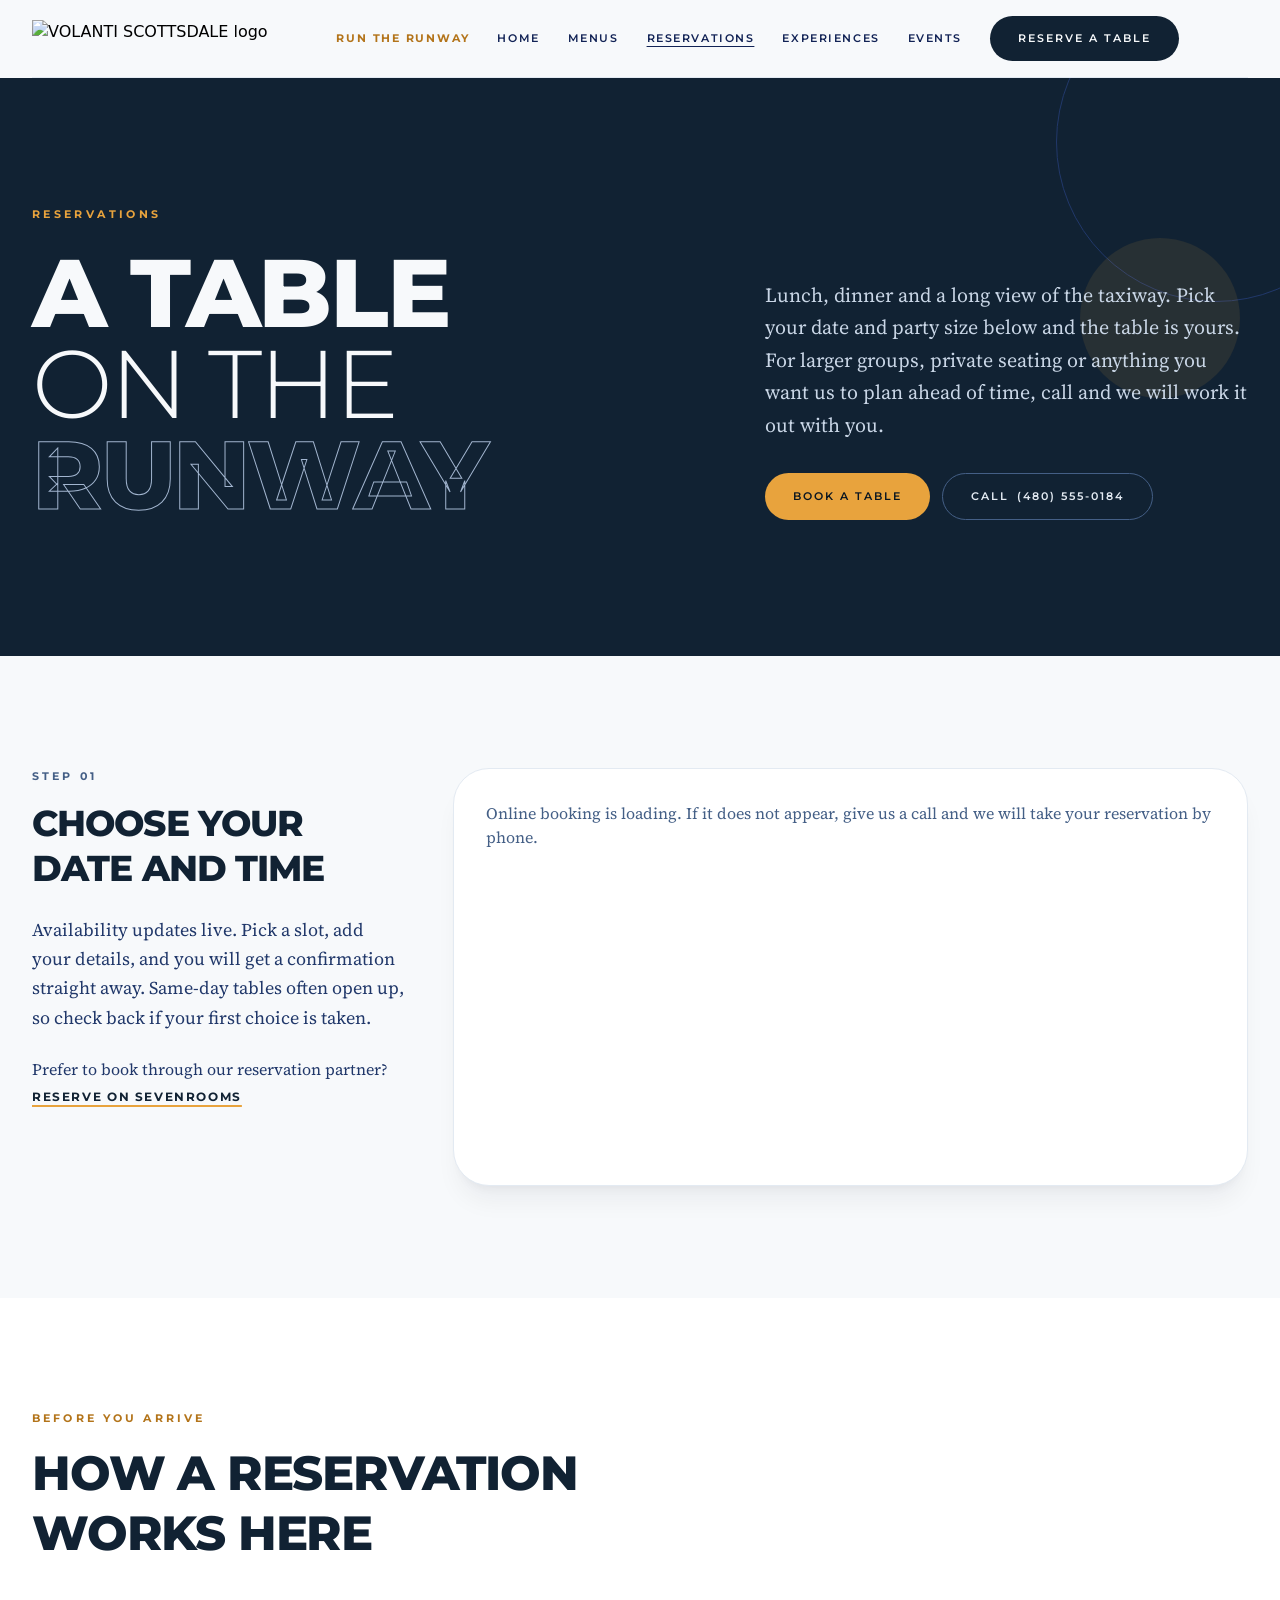
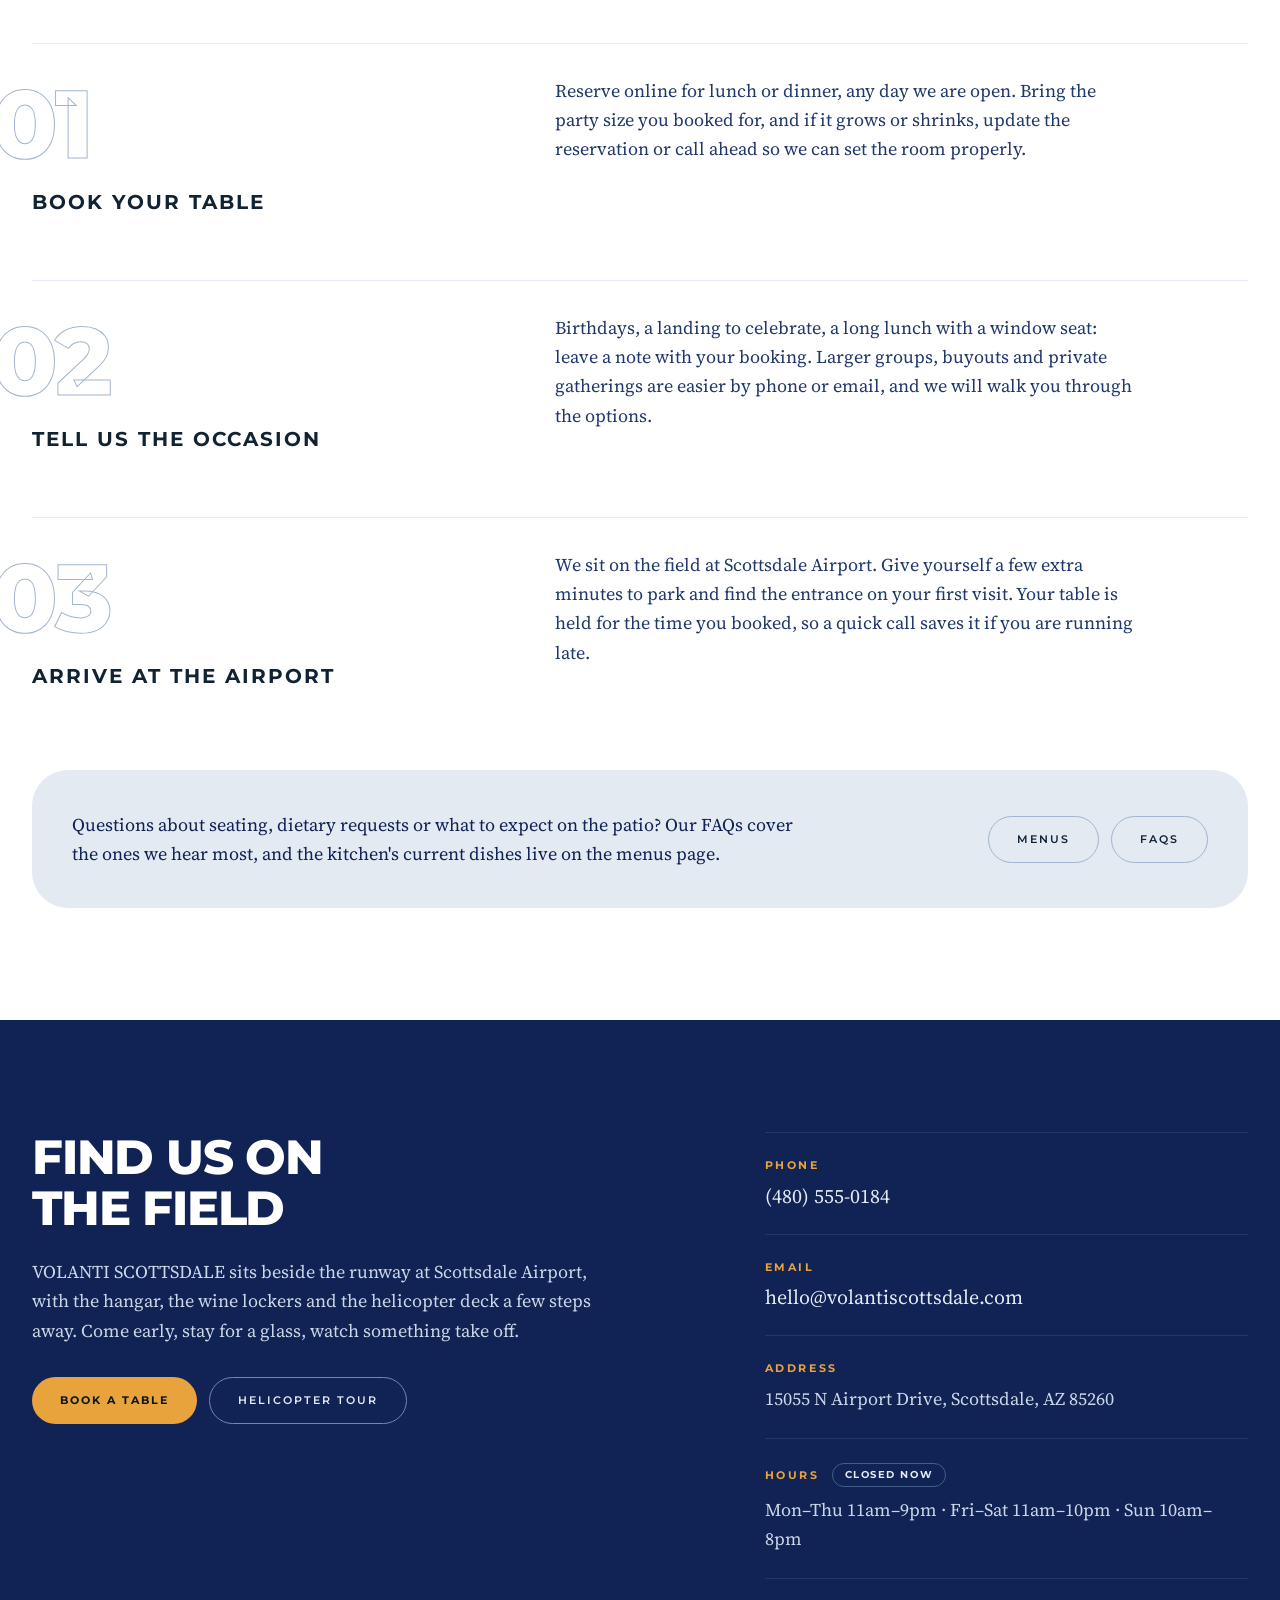
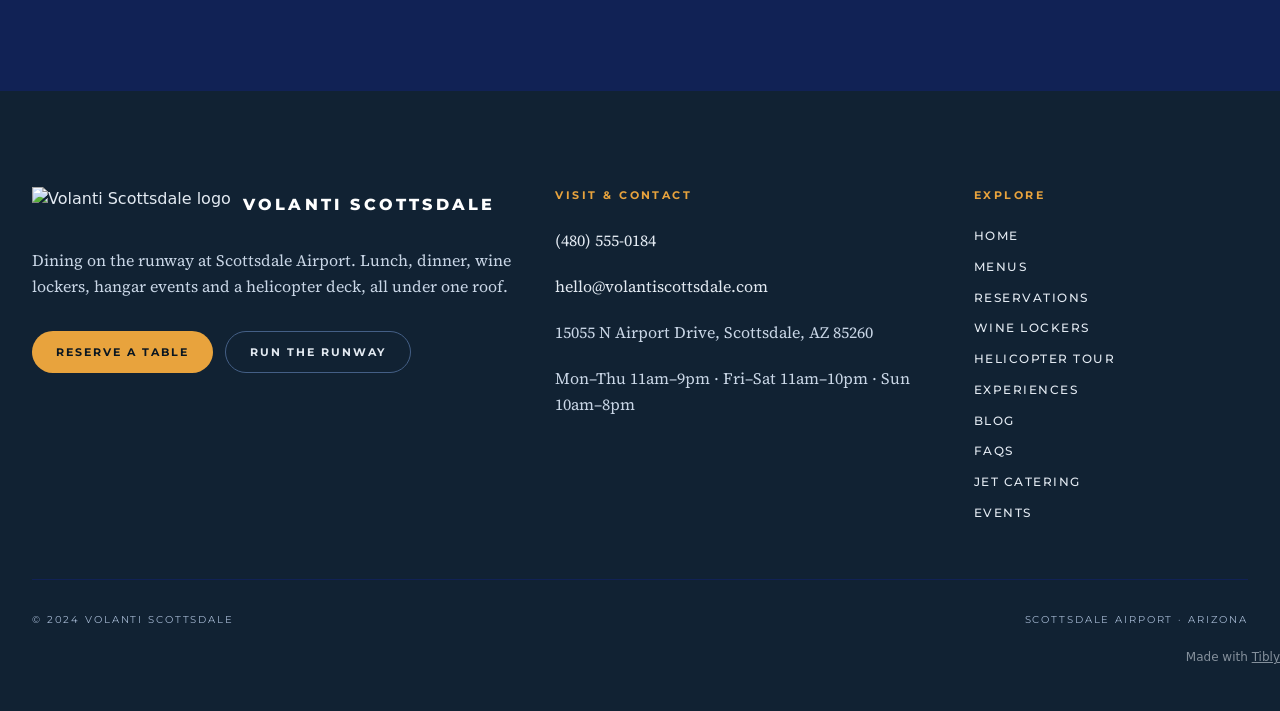
==== commit 189461b8: "Publish 2 changes via Tibly" ====
--- a/9967610.html
+++ b/9967610.html
@@ -25,7 +25,7 @@
 <script>document.addEventListener('input',function(e){var t=e.target;if(!t||t.type!=='range')return;var c=t.closest&&t.closest('.tibly-ba');if(c)c.style.setProperty('--ba',t.value+'%')});document.addEventListener('pointerdown',function(e){var c=e.target.closest&&e.target.closest('.tibly-ba');if(!c||e.button>0)return;e.preventDefault();var inp=c.querySelector('input[type=range]');var set=function(x){var r=c.getBoundingClientRect();if(!r.width)return;var p=Math.max(0,Math.min(100,(x-r.left)*100/r.width));c.style.setProperty('--ba',p+'%');if(inp)inp.value=Math.round(p)};set(e.clientX);var mv=function(ev){set(ev.clientX)};var up=function(){document.removeEventListener('pointermove',mv);document.removeEventListener('pointerup',up);document.removeEventListener('pointercancel',up)};document.addEventListener('pointermove',mv);document.addEventListener('pointerup',up);document.addEventListener('pointercancel',up)});document.addEventListener('click',function(e){var im=e.target.closest&&e.target.closest('[data-lightbox]');if(!im||!(im.currentSrc||im.src)||e.target.closest('.tibly-lb'))return;e.preventDefault();var scope=im.closest('.tibly-gallery')||im.closest('section')||im.parentNode;var set=Array.prototype.filter.call(scope.querySelectorAll('[data-lightbox]'),function(x){return x.currentSrc||x.src});var i=Math.max(0,set.indexOf(im));var o=document.createElement('div');o.className='tibly-lb';o.setAttribute('role','dialog');o.setAttribute('aria-modal','true');o.setAttribute('aria-label','Photo viewer');if(set.length<2)o.setAttribute('data-single','');var svgL='<svg viewBox="0 0 24 24"><path d="M15 6l-6 6 6 6"/></svg>',svgR='<svg viewBox="0 0 24 24"><path d="M9 6l6 6-6 6"/></svg>',svgX='<svg viewBox="0 0 24 24"><path d="M6 6l12 12M18 6L6 18"/></svg>';o.innerHTML='<span class="tibly-lb-n"></span><figure><img alt="" draggable="false"><figcaption></figcaption></figure><button type="button" class="tibly-lb-prev" aria-label="Previous photo">'+svgL+'</button><button type="button" class="tibly-lb-next" aria-label="Next photo">'+svgR+'</button><button type="button" class="tibly-lb-x" aria-label="Close">'+svgX+'</button>';var big=o.querySelector('img'),cap=o.querySelector('figcaption'),n=o.querySelector('.tibly-lb-n');var capOf=function(x){var f=x.closest('figure'),c=f&&f.querySelector('figcaption');return (c&&c.textContent.trim())||x.alt||''};var show=function(k){i=(k+set.length)%set.length;var x=set[i];big.style.animation='none';void big.offsetWidth;big.style.animation='';big.src=x.currentSrc||x.src;big.alt=x.alt||'';cap.textContent=capOf(x);n.textContent=(i+1)+' / '+set.length;[set[(i+1)%set.length],set[(i-1+set.length)%set.length]].forEach(function(p){if(p&&p!==x){var pre=new Image();pre.src=p.currentSrc||p.src}})};var prevOverflow=document.documentElement.style.overflow;document.documentElement.style.overflow='hidden';var close=function(){document.removeEventListener('keydown',key);o.classList.add('is-out');var done=function(){o.remove();document.documentElement.style.overflow=prevOverflow;try{im.focus({preventScroll:true})}catch(_){}};if(matchMedia('(prefers-reduced-motion:reduce)').matches)done();else setTimeout(done,220)};var key=function(ev){if(ev.key==='Escape')close();else if(ev.key==='ArrowRight')show(i+1);else if(ev.key==='ArrowLeft')show(i-1)};document.addEventListener('keydown',key);var swiped=false;o.addEventListener('click',function(ev){if(swiped){swiped=false;return}var b=ev.target.closest('button');if(b){ev.stopPropagation();if(b.classList.contains('tibly-lb-prev'))show(i-1);else if(b.classList.contains('tibly-lb-next'))show(i+1);else close();return}if(!ev.target.closest('figure'))close()});var x0=null;o.addEventListener('pointerdown',function(ev){x0=ev.clientX});o.addEventListener('pointerup',function(ev){if(x0===null)return;var dx=ev.clientX-x0;x0=null;if(Math.abs(dx)>40&&set.length>1){swiped=true;show(dx<0?i+1:i-1)}});show(i);document.body.appendChild(o);var xb=o.querySelector('.tibly-lb-x');if(xb)xb.focus({preventScroll:true})});document.addEventListener('click',function(e){var x=e.target.closest&&e.target.closest('[data-announce-close]');if(!x)return;var b=x.closest('[data-announce]');if(b){b.style.display='none';try{sessionStorage.setItem('tibly-announce','1')}catch(_){}}});addEventListener('DOMContentLoaded',function(){try{if(sessionStorage.getItem('tibly-announce')==='1'){var b=document.querySelector('[data-announce]');if(b)b.style.display='none'}}catch(_){}if('IntersectionObserver' in window&&!matchMedia('(prefers-reduced-motion:reduce)').matches){var els=document.querySelectorAll('[data-count]');if(els.length){var io=new IntersectionObserver(function(es){es.forEach(function(en){if(!en.isIntersecting)return;io.unobserve(en.target);var el=en.target,s=el.textContent||'',m=s.match(/[\d,]*\d(?:\.\d+)?/);if(!m)return;var raw=m[0],num=parseFloat(raw.replace(/,/g,''));if(!isFinite(num))return;if(!el.getAttribute('data-count'))el.setAttribute('data-count',s);var pre=s.slice(0,m.index),post=s.slice(m.index+raw.length),grp=raw.indexOf(',')>=0,dec=(raw.split('.')[1]||'').length,t0=performance.now();requestAnimationFrame(function tick(now){var p=Math.min((now-t0)/1400,1);p=1-Math.pow(1-p,3);var v=(num*p).toFixed(dec);if(grp)v=Number(v).toLocaleString('en-US',{minimumFractionDigits:dec});el.textContent=pre+v+post;if(p<1)requestAnimationFrame(tick)})})},{rootMargin:'0px 0px -10% 0px'});els.forEach(function(el){io.observe(el)})}}if('IntersectionObserver' in window&&!matchMedia('(prefers-reduced-motion:reduce)').matches){document.querySelectorAll('.tibly-gallery').forEach(function(g){var items=g.querySelectorAll('.tibly-gallery-item');if(!items.length)return;var gio=new IntersectionObserver(function(es){es.forEach(function(en){if(!en.isIntersecting)return;gio.unobserve(en.target);en.target.classList.add('is-in')})},{rootMargin:'0px 0px -8% 0px',threshold:.1});var watch=function(el,k){el.style.setProperty('--i',k%12);gio.observe(el)};items.forEach(watch);g.setAttribute('data-gallery-ready','');if('MutationObserver' in window)new MutationObserver(function(ms){ms.forEach(function(m){m.addedNodes.forEach(function(nd){if(nd.nodeType===1&&nd.classList&&nd.classList.contains('tibly-gallery-item'))watch(nd,0)})})}).observe(g,{childList:true})})}var badge=document.querySelector('[data-tibly-open]');if(badge){var src=document.querySelector('[data-tibly-field="hours"]');var txt=(src&&src.textContent||'').toLowerCase();var days=['sun','mon','tue','wed','thu','fri','sat'];var toMin=function(h,mm,ap){h=+h;mm=+(mm||0);if(ap==='pm'&&h!==12)h+=12;if(ap==='am'&&h===12)h=0;return h*60+mm};var spans=[];var re=/(sun|mon|tue|wed|thu|fri|sat|daily|every ?day)[a-z]*\s*(?:[-\u2013\u2014]\s*(sun|mon|tue|wed|thu|fri|sat)[a-z]*)?\s*:?\s*(\d{1,2})(?::(\d{2}))?\s*(am|pm)?\s*[-\u2013\u2014]\s*(\d{1,2})(?::(\d{2}))?\s*(am|pm)?/g,mm;while((mm=re.exec(txt))){var d1=mm[1].slice(0,3),d2=mm[2],ap1=mm[5]||(mm[8]==='pm'&&+mm[3]<=+mm[6]?'am':mm[8]),o=toMin(mm[3],mm[4],ap1),c=toMin(mm[6],mm[7],mm[8]);var from=d1==='dai'||d1==='eve'?0:days.indexOf(d1),to=d2?days.indexOf(d2.slice(0,3)):(d1==='dai'||d1==='eve'?6:from);if(from<0)continue;for(var d=from;;d=(d+1)%7){spans.push([d,o,c]);if(d===to)break}}if(spans.length){var now=new Date(),cur=now.getDay(),min=now.getHours()*60+now.getMinutes();var open=spans.some(function(s){return s[0]===cur&&min>=s[1]&&min<s[2]});badge.textContent=open?(badge.getAttribute('data-open-text')||'Open now'):(badge.getAttribute('data-closed-text')||'Closed now');badge.setAttribute('data-state',open?'open':'closed');badge.hidden=false}}});</script>
 <style>header a[aria-current="page"]:not(:has(img,svg)){text-decoration:underline;text-underline-offset:4px;text-decoration-thickness:1px}</style>
 <style>#nav-open~[class*="peer-checked:"][class*="fixed"]{min-height:100vh;min-height:100dvh}@media (prefers-reduced-motion:no-preference){label[for="nav-open"] span{transition:transform .3s ease,opacity .2s ease}header:has(#nav-open:checked) label[for="nav-open"]:not([aria-label="Close" i]) span:not(:has(span)):nth-of-type(1){transform:translateY(8px) rotate(45deg)}header:has(#nav-open:checked) label[for="nav-open"]:not([aria-label="Close" i]) span:not(:has(span)):nth-of-type(2){opacity:0}header:has(#nav-open:checked) label[for="nav-open"]:not([aria-label="Close" i]) span:not(:has(span)):nth-of-type(3){transform:translateY(-8px) rotate(-45deg)}#nav-open:checked~[class*="peer-checked:"]{animation:tibly-nav-in .25s ease}#nav-open:checked~[class*="peer-checked:"] label[for="nav-open"]{display:inline-block;animation:tibly-x-in .35s ease}@keyframes tibly-nav-in{from{opacity:0;transform:translateY(10px)}}@keyframes tibly-x-in{from{opacity:0;transform:rotate(-90deg) scale(.6)}}}</style>
-<link rel="stylesheet" href="/styles.css?v=4f7e7bba">
+<link rel="stylesheet" href="/styles.css?v=5edcd6a5">
 </head>
 <body>
 <!-- block:header -->
@@ -35,14 +35,11 @@
 
     <div class="flex items-center justify-between gap-4 border-b border-brand-100 py-4">
       <a class="group flex items-center gap-3" href="/"><img data-tibly-logo="" src="https://br-winter-boat-ajcnusyq.storage.c-3.us-east-2.aws.neon.tech/tibly-site-media/sites/20a2a979-ffe7-46c9-9e67-ef5b201b06fc/a7d19541ecc7aaaa133e98862545978d.webp" alt="VOLANTI SCOTTSDALE logo" style="height:36px;width:auto;display:inline-block;vertical-align:middle"/> 
-        <svg width="36" height="36" viewBox="0 0 36 36" fill="none" aria-hidden="true" class="shrink-0">
-          <path d="M8 12h20L17 27z" fill="#E3EAF2"></path>
-          <circle cx="25.5" cy="22" r="4" fill="#E8A33D"></circle>
-        </svg>
+        
         
       </a>
 
-      <nav class="hidden items-center gap-4 md:flex lg:gap-7" aria-label="Primary">
+      <nav class="ml-auto hidden items-center justify-end gap-4 md:flex lg:gap-7" aria-label="Primary">
         <a class="font-display text-[0.65rem] font-bold uppercase tracking-[0.16em] text-accent-600 transition hover:text-accent-500 lg:text-[0.7rem]" href="https://runtherunwayaz.org">Run the Runway</a>
         <a class="font-display text-[0.65rem] font-semibold uppercase tracking-[0.14em] text-brand-700 transition hover:text-ink lg:text-[0.7rem]" href="/">Home</a>
         <a class="font-display text-[0.65rem] font-semibold uppercase tracking-[0.14em] text-brand-700 transition hover:text-ink lg:text-[0.7rem]" href="/menus">Menus</a>
